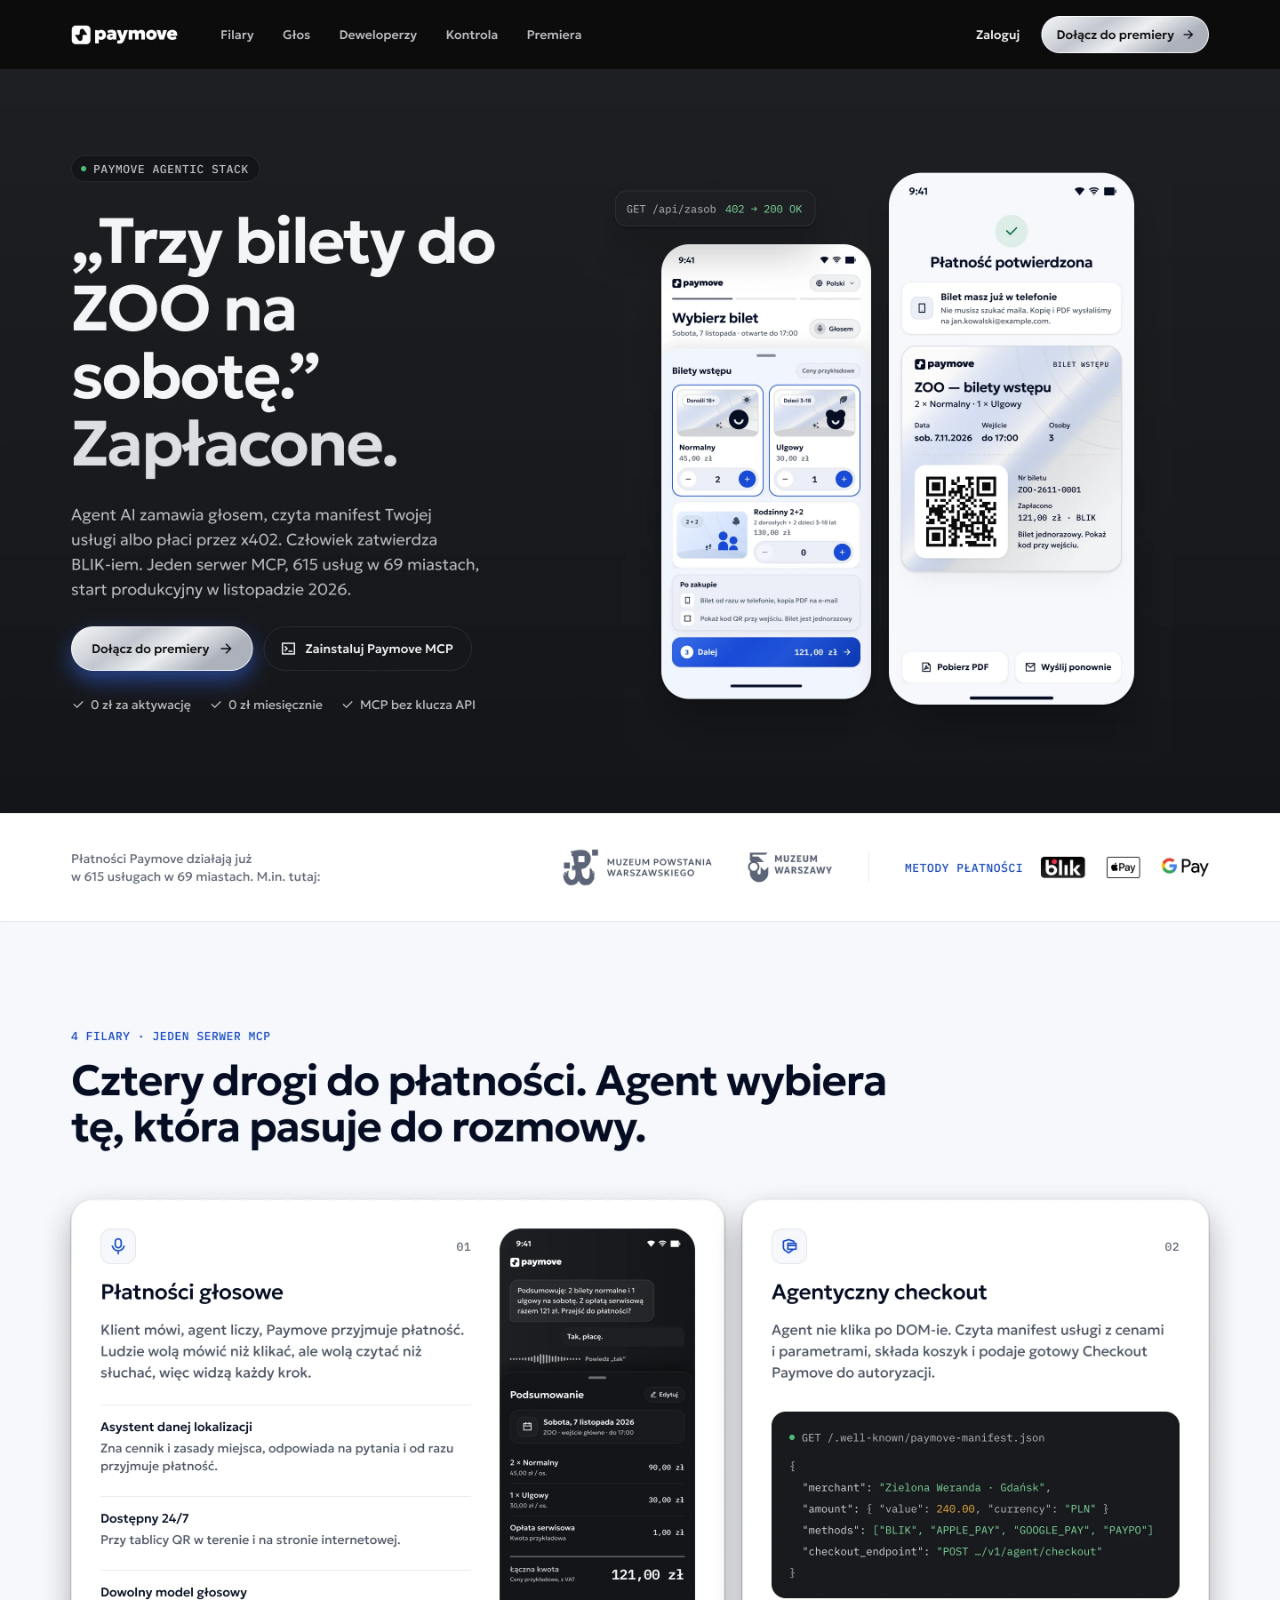
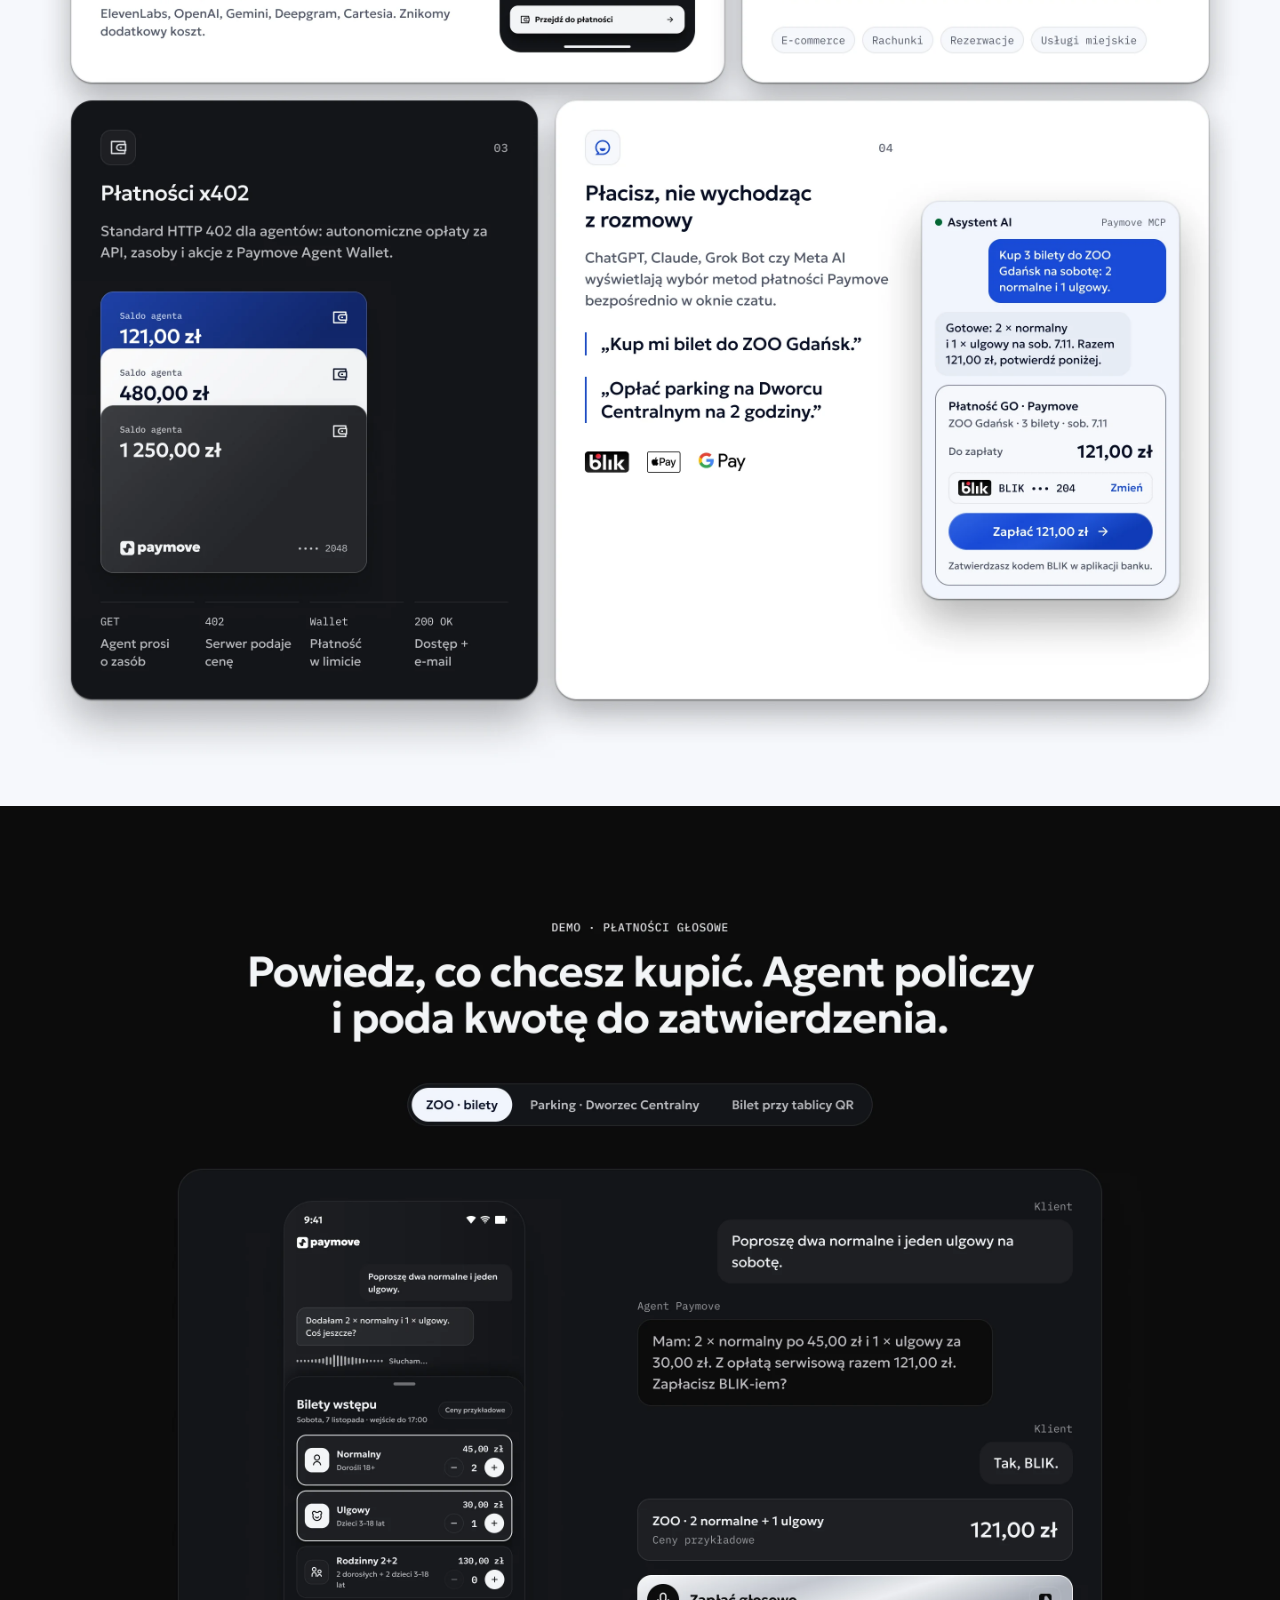
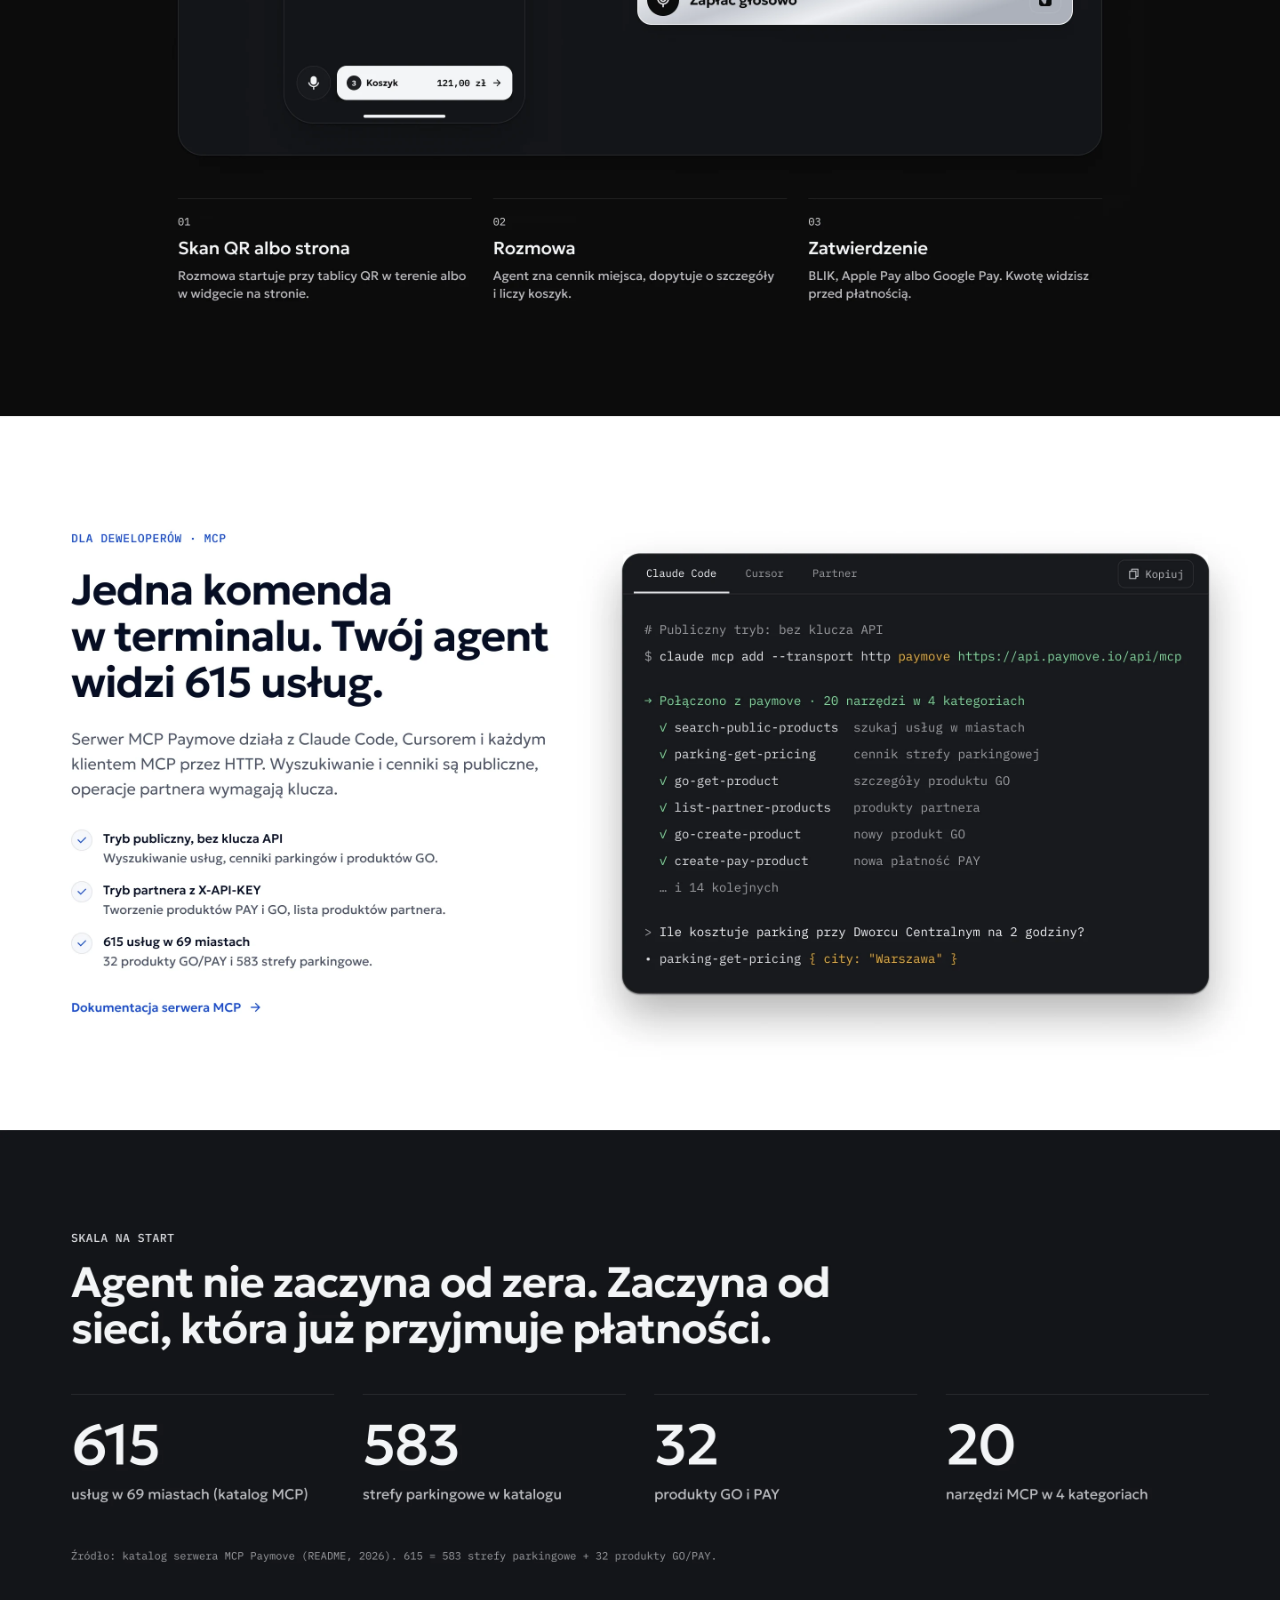
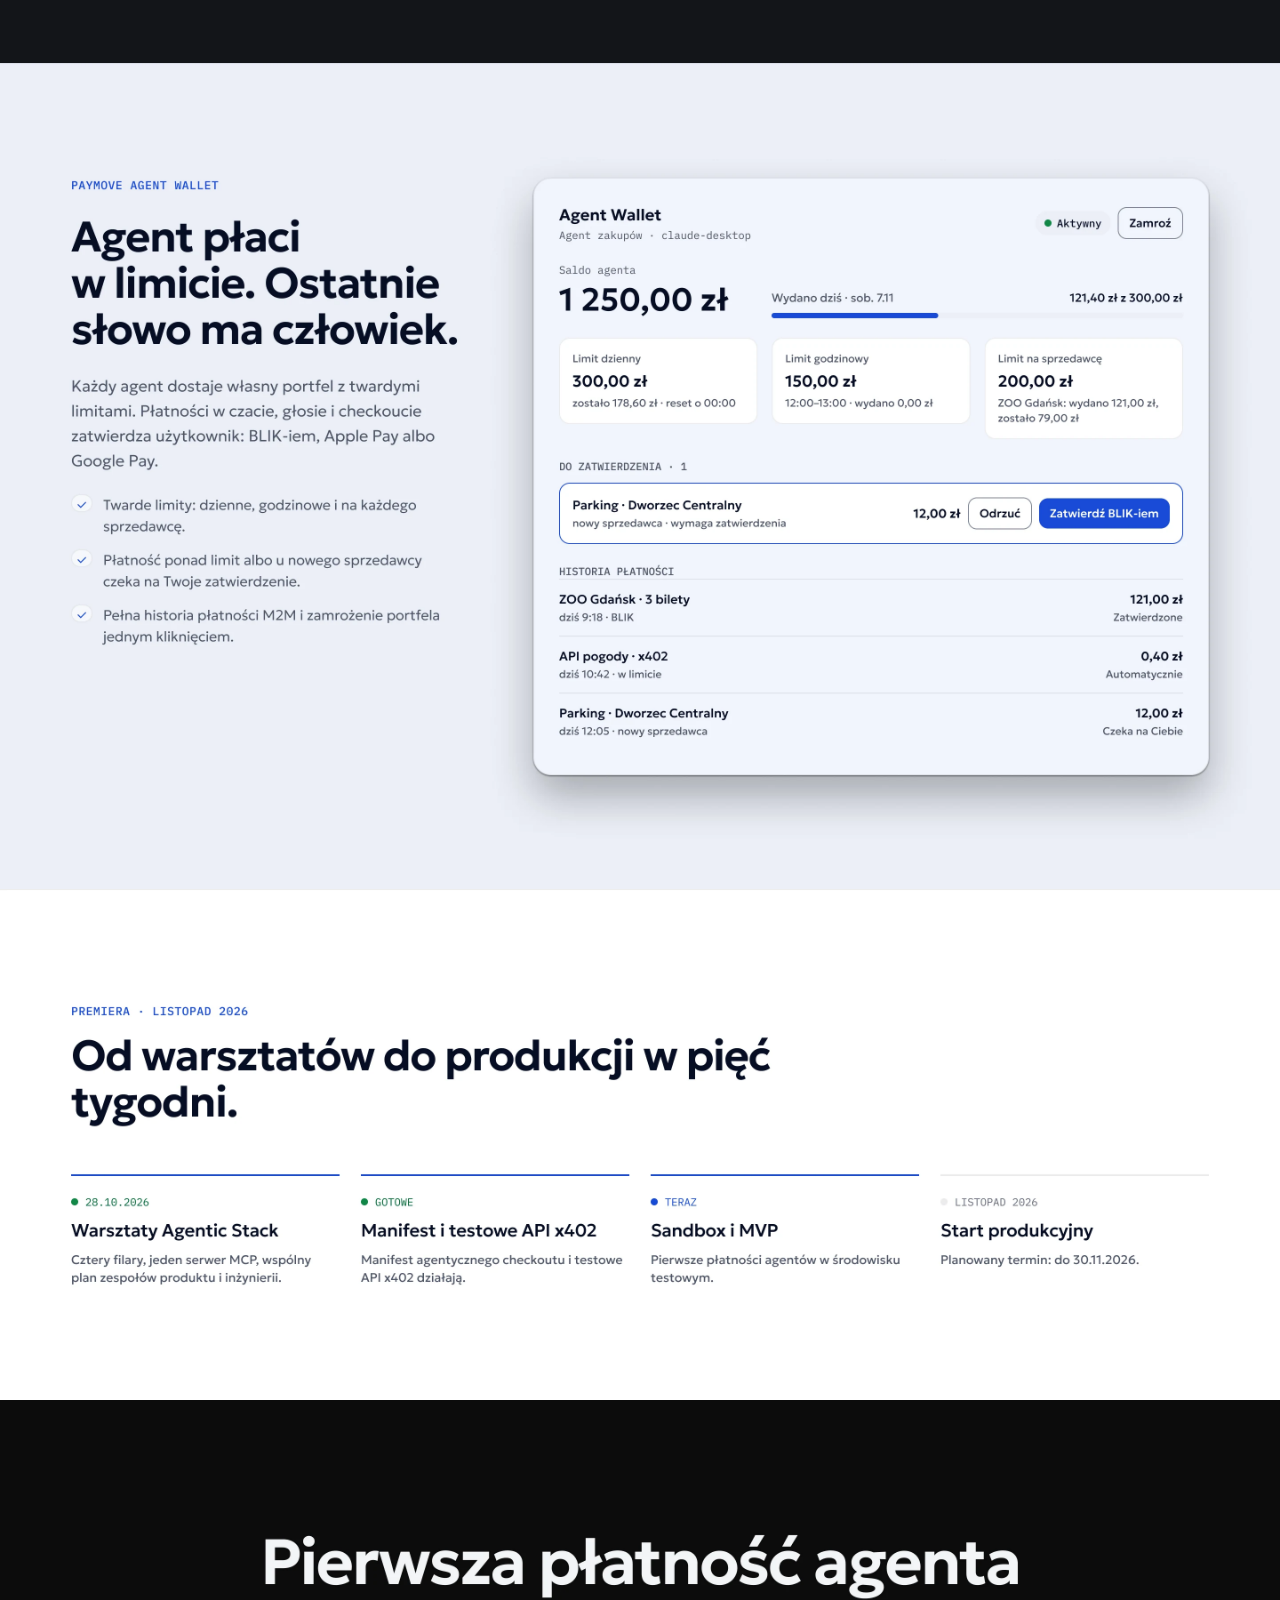
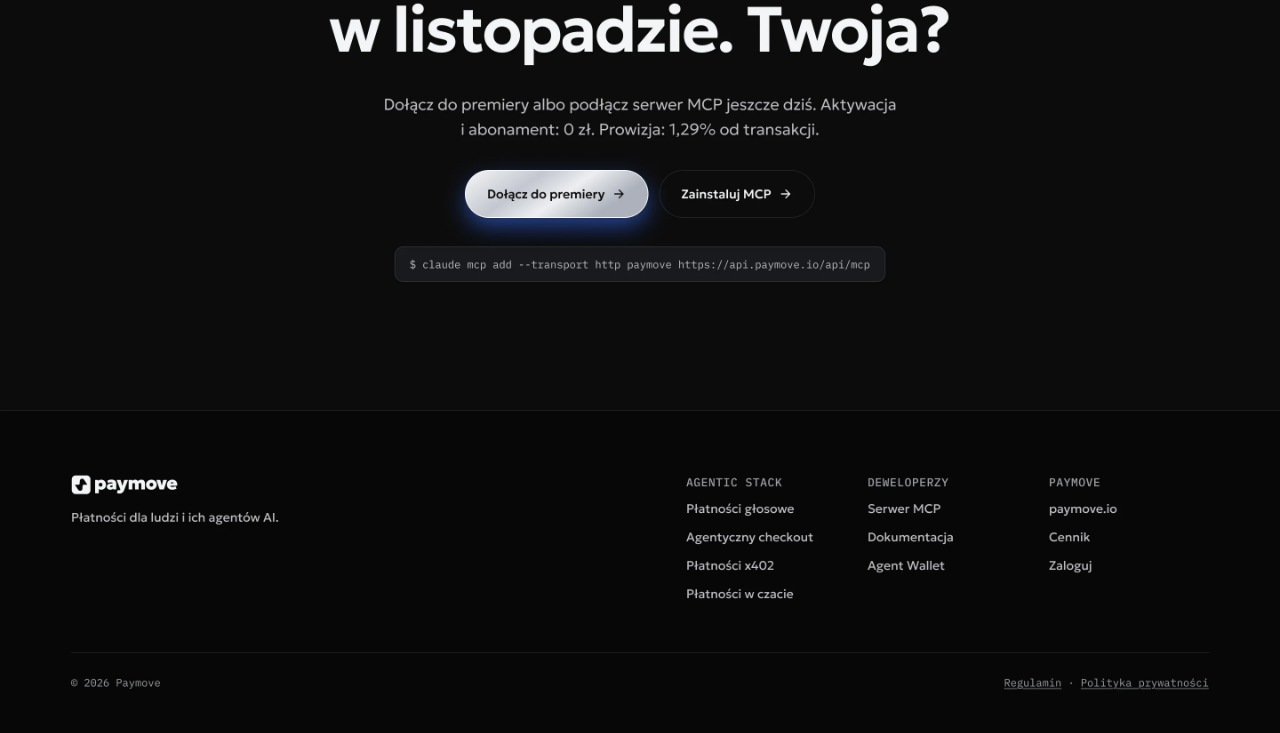
==== index.html @ 83264827 "Agentic Stack preview v2.6" ====
<!doctype html><html lang="pl"><head><meta charset="utf-8"><meta name="viewport" content="width=device-width,initial-scale=1,viewport-fit=cover">
<meta name="robots" content="noindex,nofollow"><title>Paymove Agentic Stack · podgląd</title>
<meta property="og:title" content="Paymove Agentic Stack"><meta property="og:image" content="img/og.png">
<style>html,body{margin:0;background:#070E24}main{max-width:1440px;margin:0 auto}picture,img{display:block;width:100%;height:auto}</style></head><body><main>
<picture><source media="(max-width:767px)" srcset="img/mobile-01-nav.webp"><img src="img/desktop-01-nav.webp" alt="01-nav"></picture>
<picture><source media="(max-width:767px)" srcset="img/mobile-02-hero.webp"><img src="img/desktop-02-hero.webp" alt="02-hero" loading="lazy"></picture>
<picture><source media="(max-width:767px)" srcset="img/mobile-03-klienci.webp"><img src="img/desktop-03-klienci.webp" alt="03-klienci" loading="lazy"></picture>
<picture><source media="(max-width:767px)" srcset="img/mobile-04-filary.webp"><img src="img/desktop-04-filary.webp" alt="04-filary" loading="lazy"></picture>
<picture><source media="(max-width:767px)" srcset="img/mobile-05-glos.webp"><img src="img/desktop-05-glos.webp" alt="05-glos" loading="lazy"></picture>
<picture><source media="(max-width:767px)" srcset="img/mobile-06-deweloperzy.webp"><img src="img/desktop-06-deweloperzy.webp" alt="06-deweloperzy" loading="lazy"></picture>
<picture><source media="(max-width:767px)" srcset="img/mobile-07-liczby.webp"><img src="img/desktop-07-liczby.webp" alt="07-liczby" loading="lazy"></picture>
<picture><source media="(max-width:767px)" srcset="img/mobile-08-kontrola.webp"><img src="img/desktop-08-kontrola.webp" alt="08-kontrola" loading="lazy"></picture>
<picture><source media="(max-width:767px)" srcset="img/mobile-09-premiera.webp"><img src="img/desktop-09-premiera.webp" alt="09-premiera" loading="lazy"></picture>
<picture><source media="(max-width:767px)" srcset="img/mobile-10-start.webp"><img src="img/desktop-10-start.webp" alt="10-start" loading="lazy"></picture>
<picture><source media="(max-width:767px)" srcset="img/mobile-11-stopka.webp"><img src="img/desktop-11-stopka.webp" alt="11-stopka" loading="lazy"></picture>
</main></body></html>
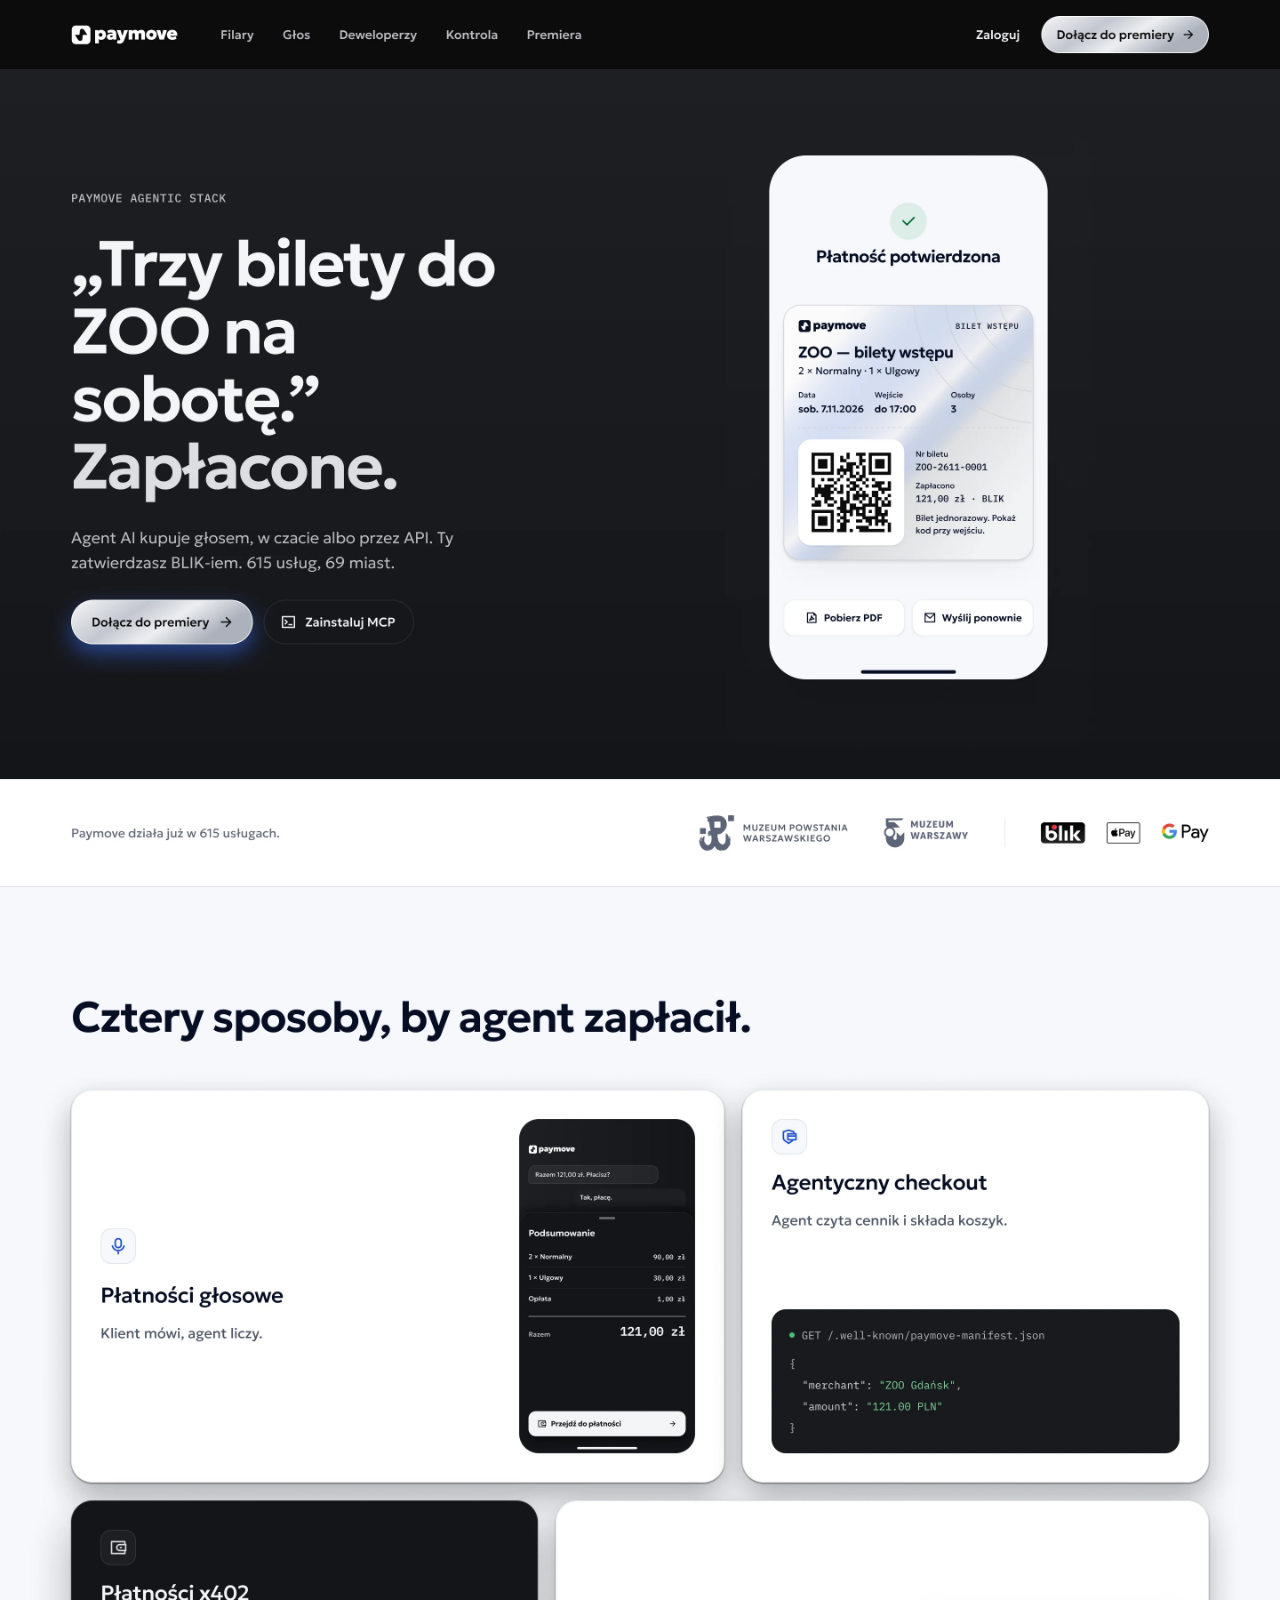
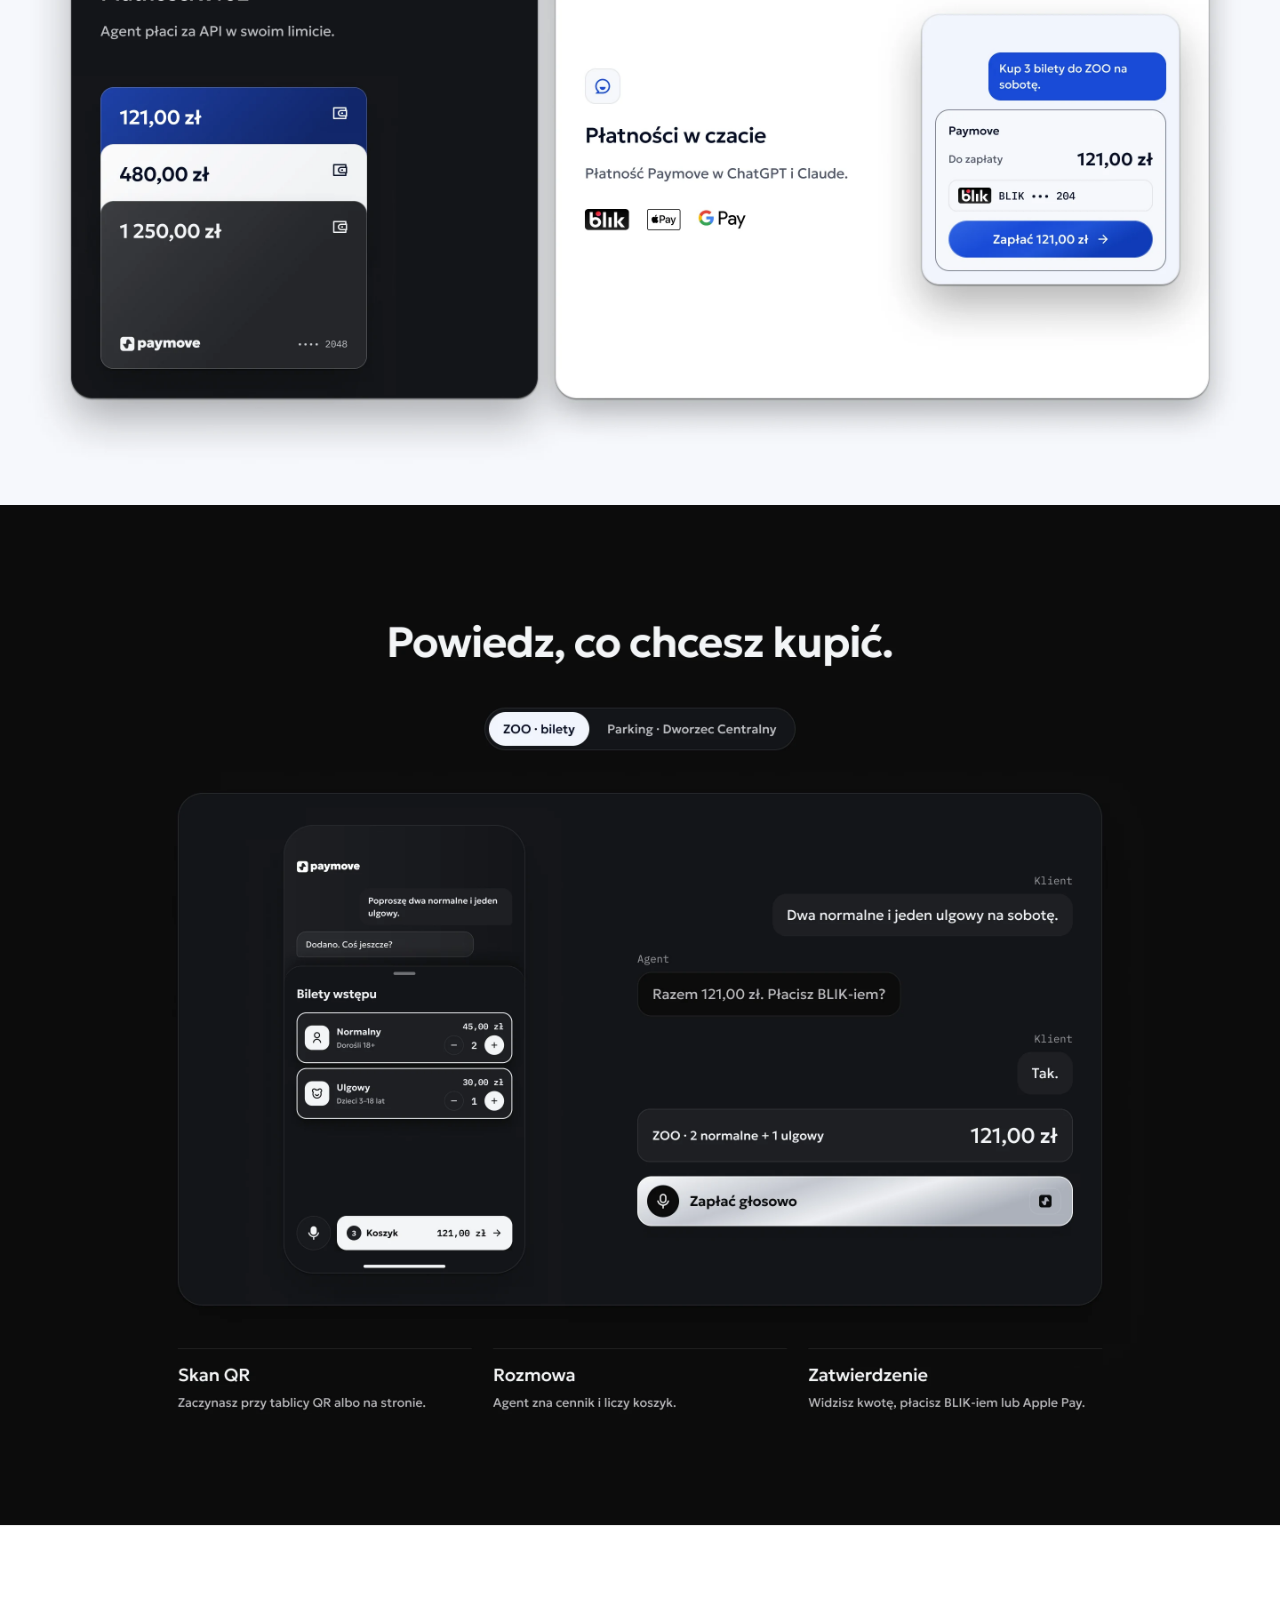
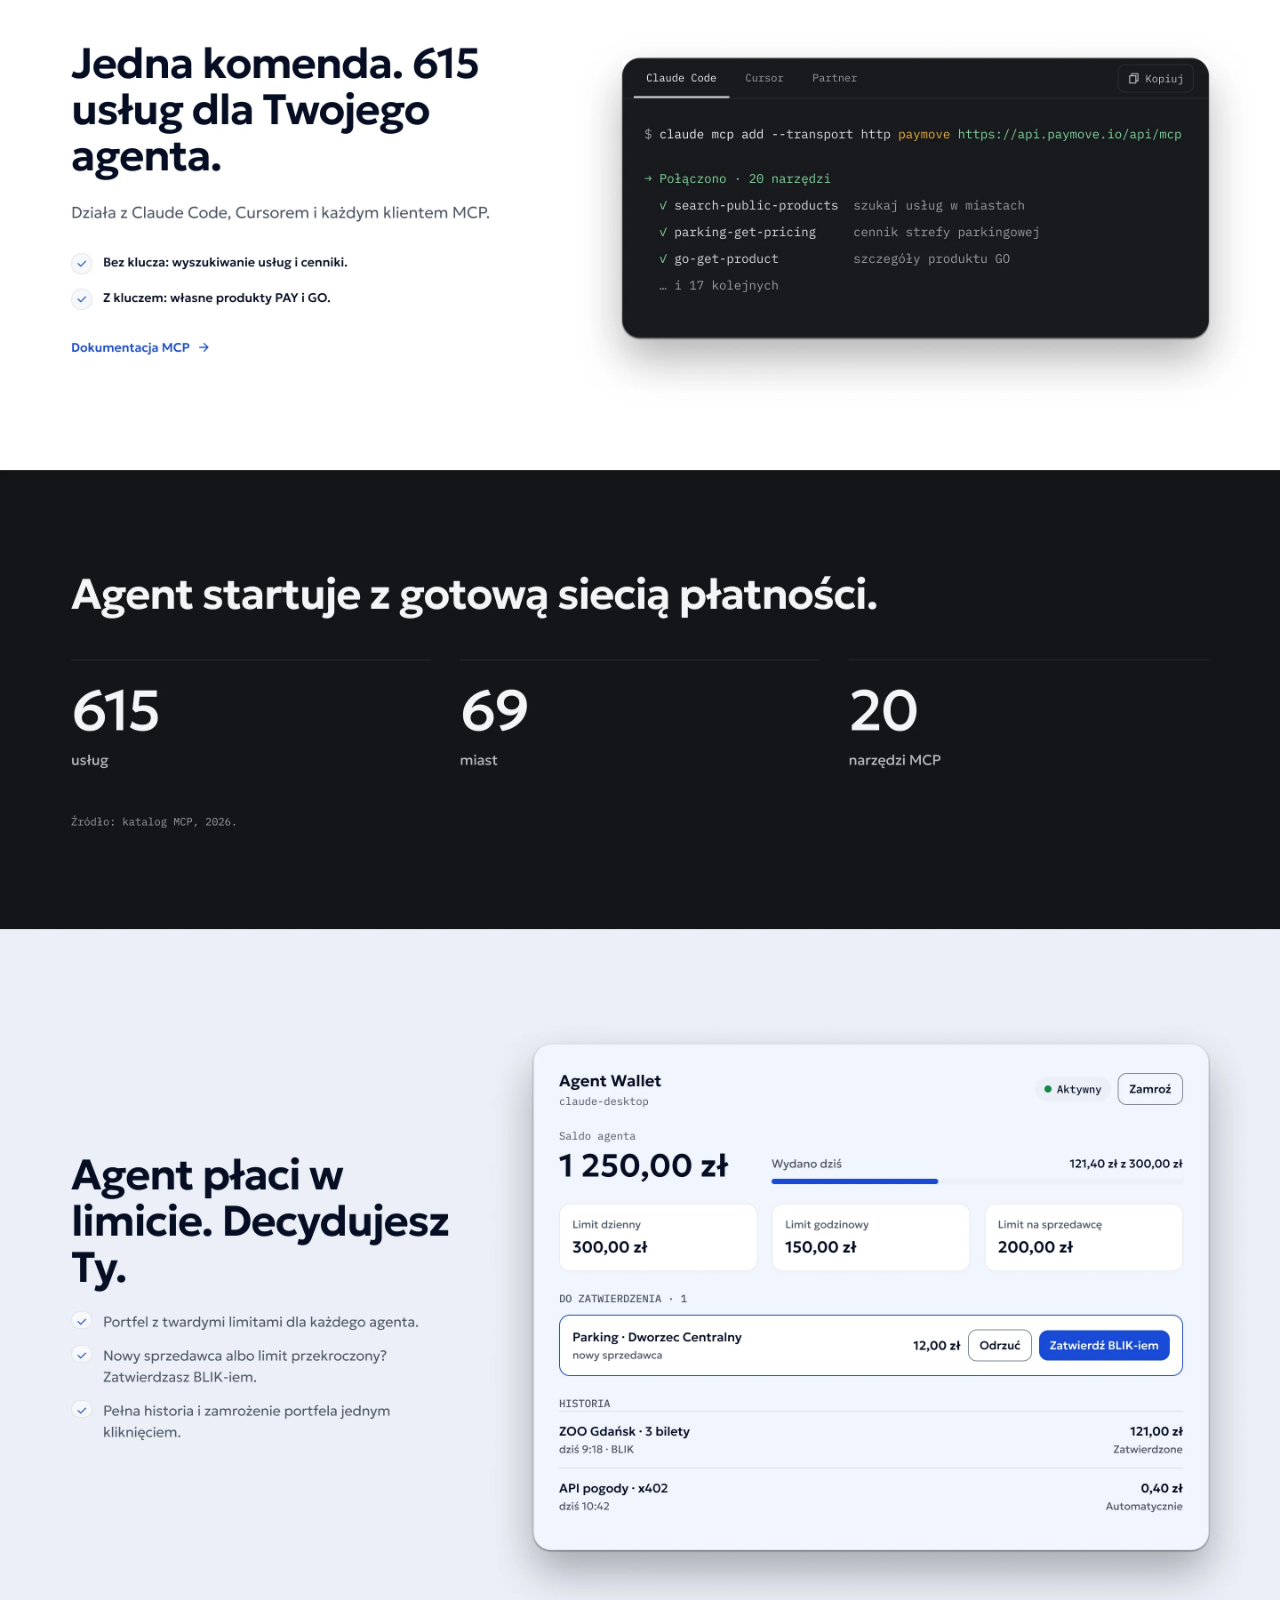
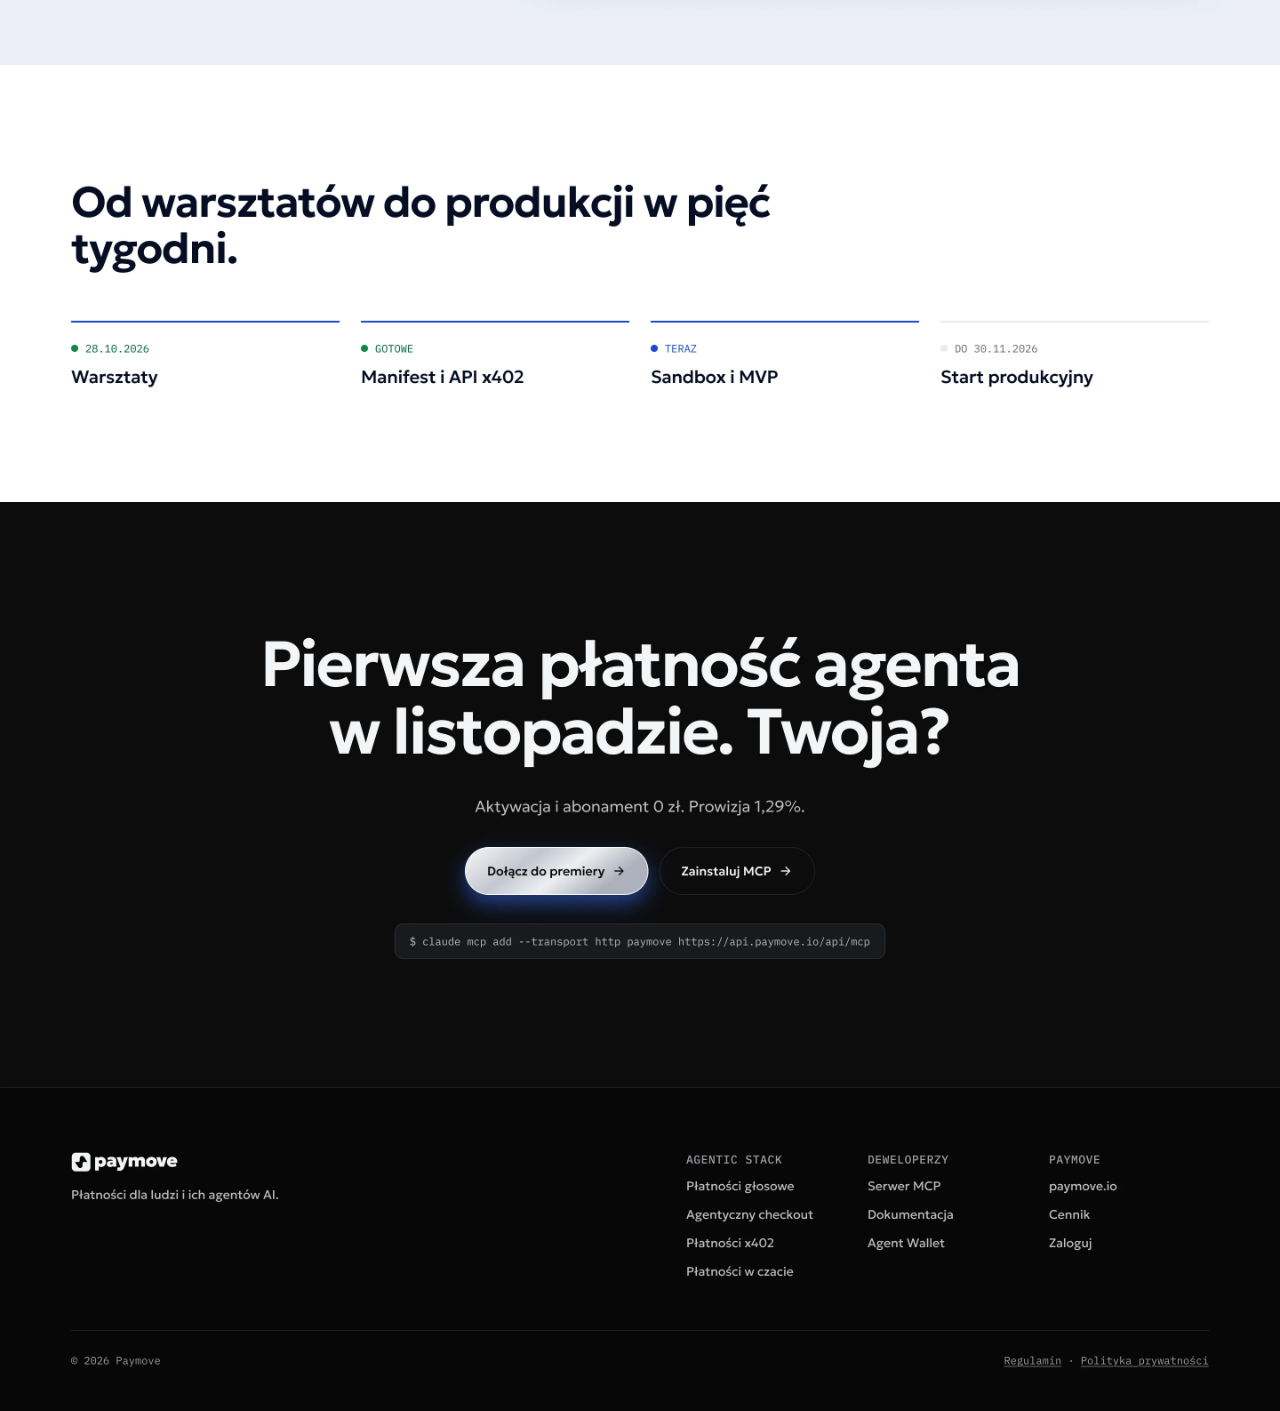
==== commit 24a60428: "Agentic Stack preview v2.7 (gust-tomka: 192/148 słów)" ====
--- a/index.html
+++ b/index.html
@@ -1,5 +1,5 @@
 <!doctype html><html lang="pl"><head><meta charset="utf-8"><meta name="viewport" content="width=device-width,initial-scale=1,viewport-fit=cover">
-<meta name="robots" content="noindex,nofollow"><title>Paymove Agentic Stack · podgląd</title>
+<meta name="robots" content="noindex,nofollow"><title>Paymove Agentic Stack · podgląd</title><meta name="version" content="v2.7"><!-- preview v2.7, 1.11.2026 -->
 <meta property="og:title" content="Paymove Agentic Stack"><meta property="og:image" content="img/og.png">
 <style>html,body{margin:0;background:#070E24}main{max-width:1440px;margin:0 auto}picture,img{display:block;width:100%;height:auto}</style></head><body><main>
 <picture><source media="(max-width:767px)" srcset="img/mobile-01-nav.webp"><img src="img/desktop-01-nav.webp" alt="01-nav"></picture>
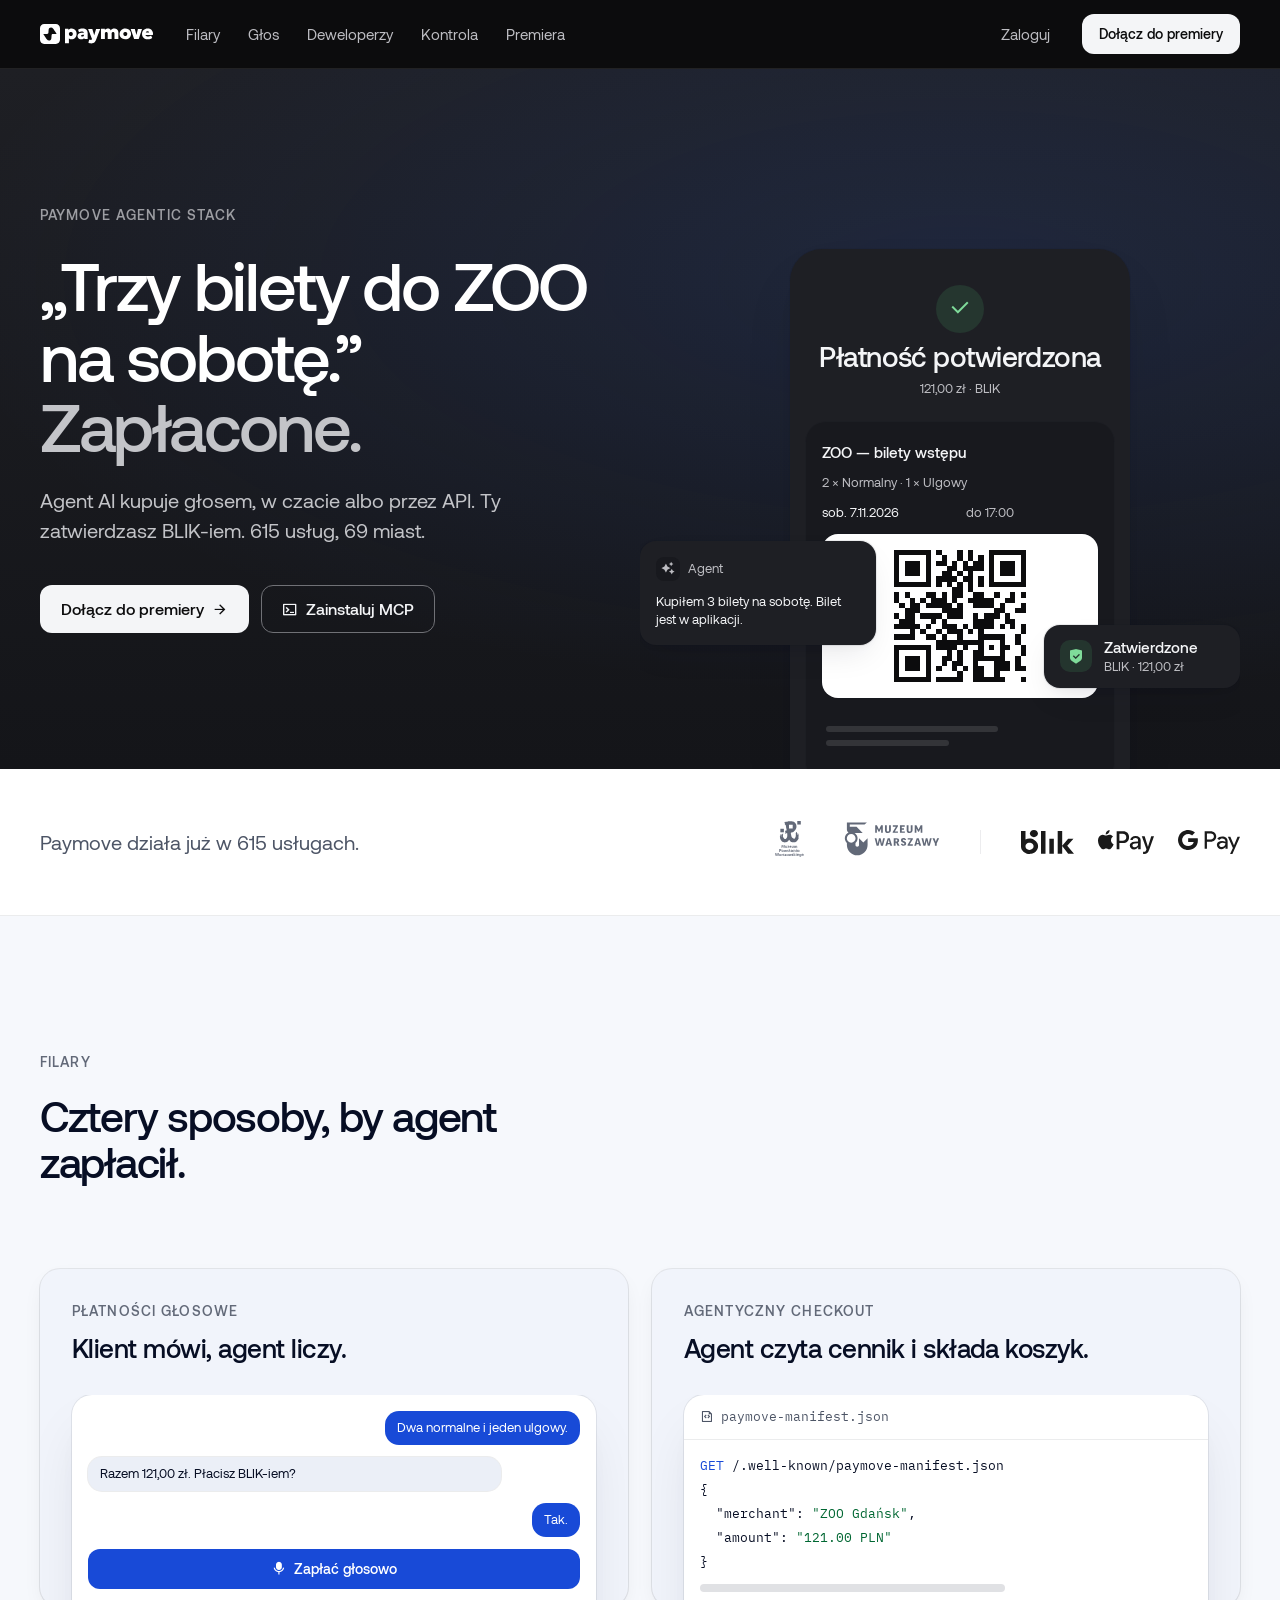
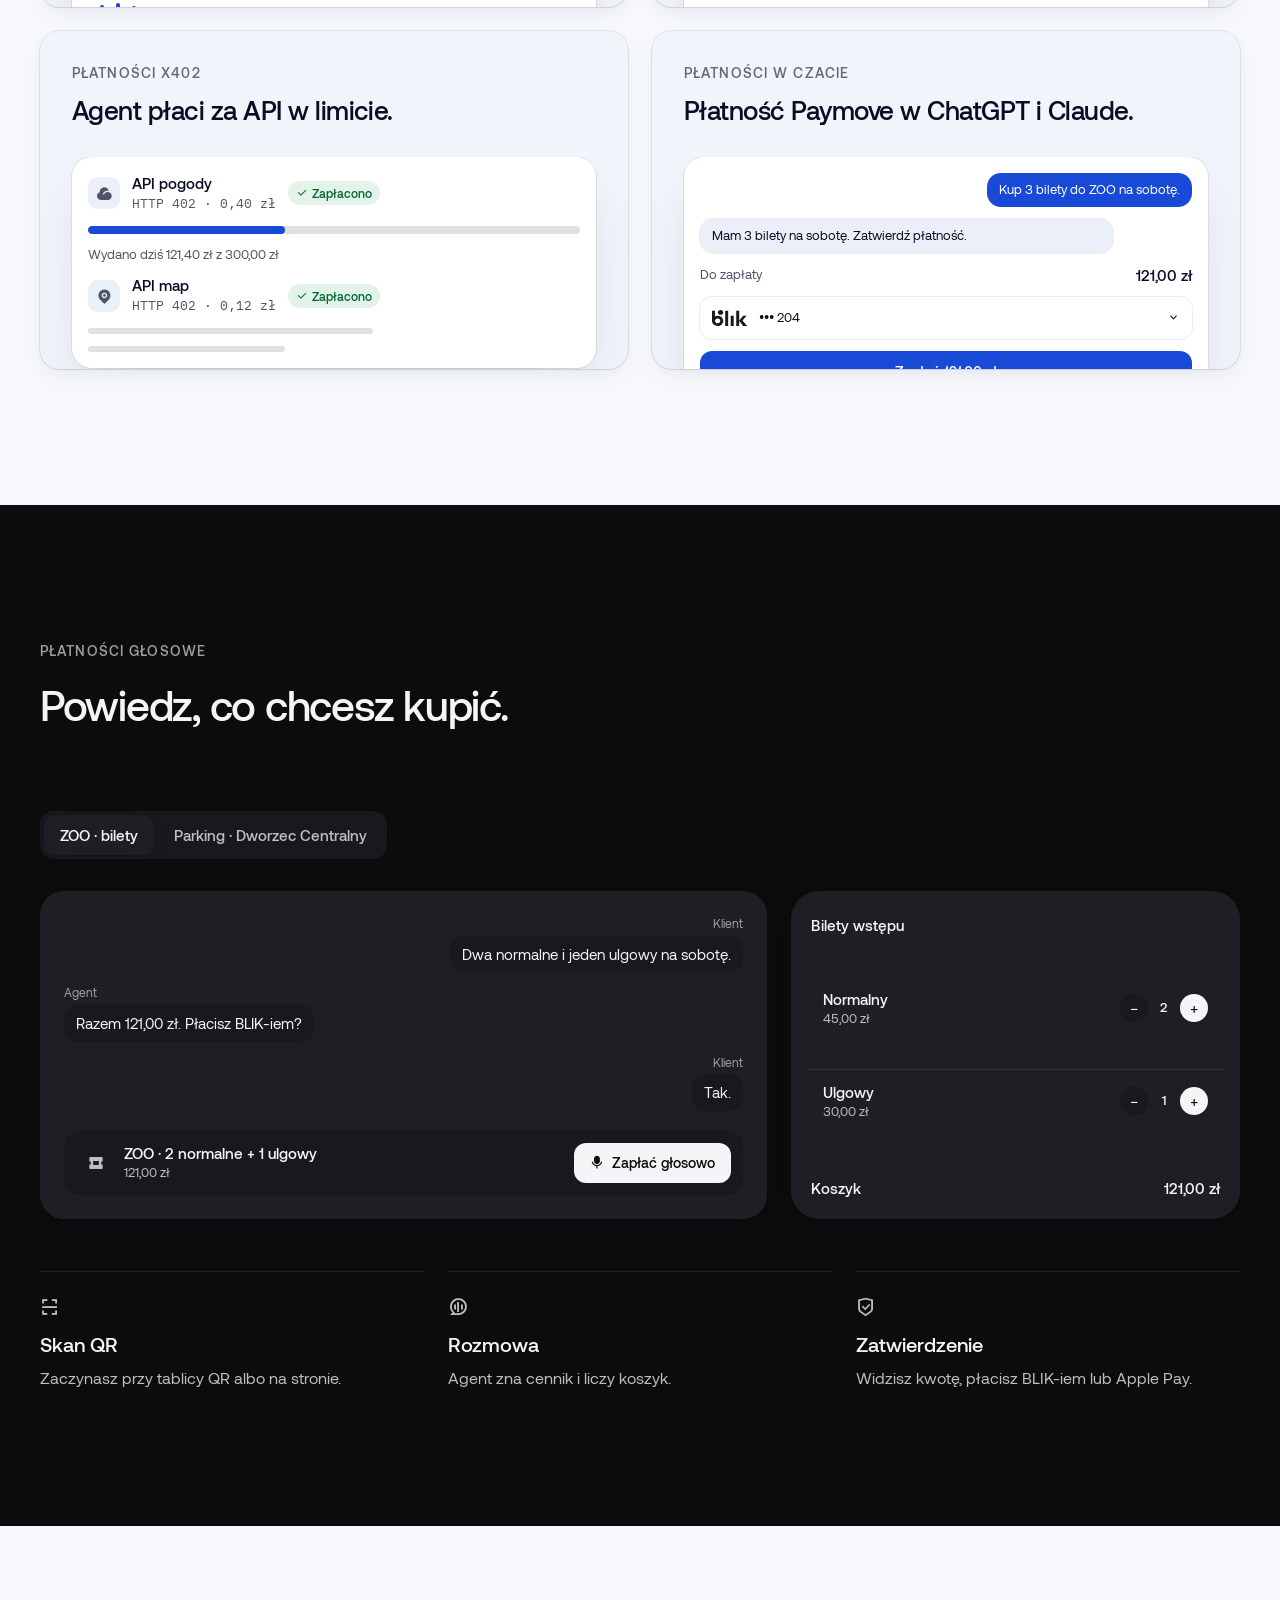
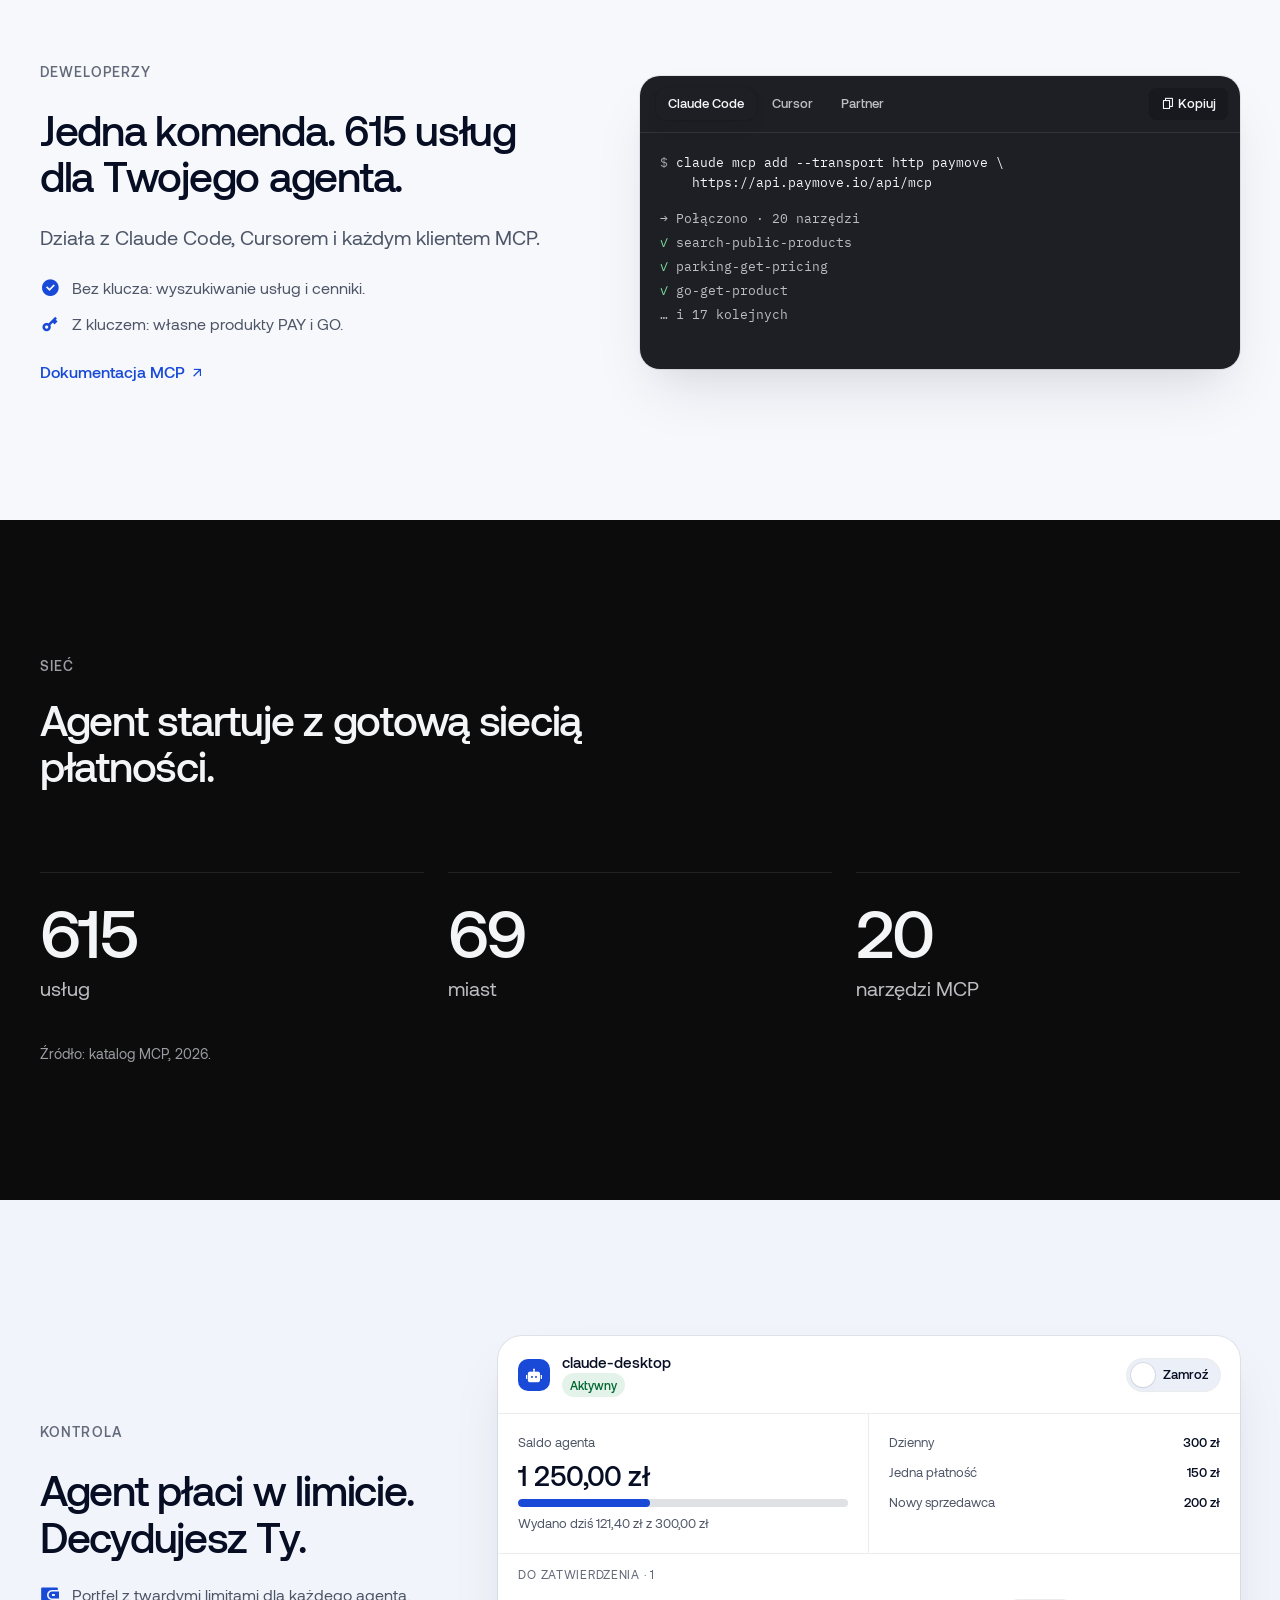
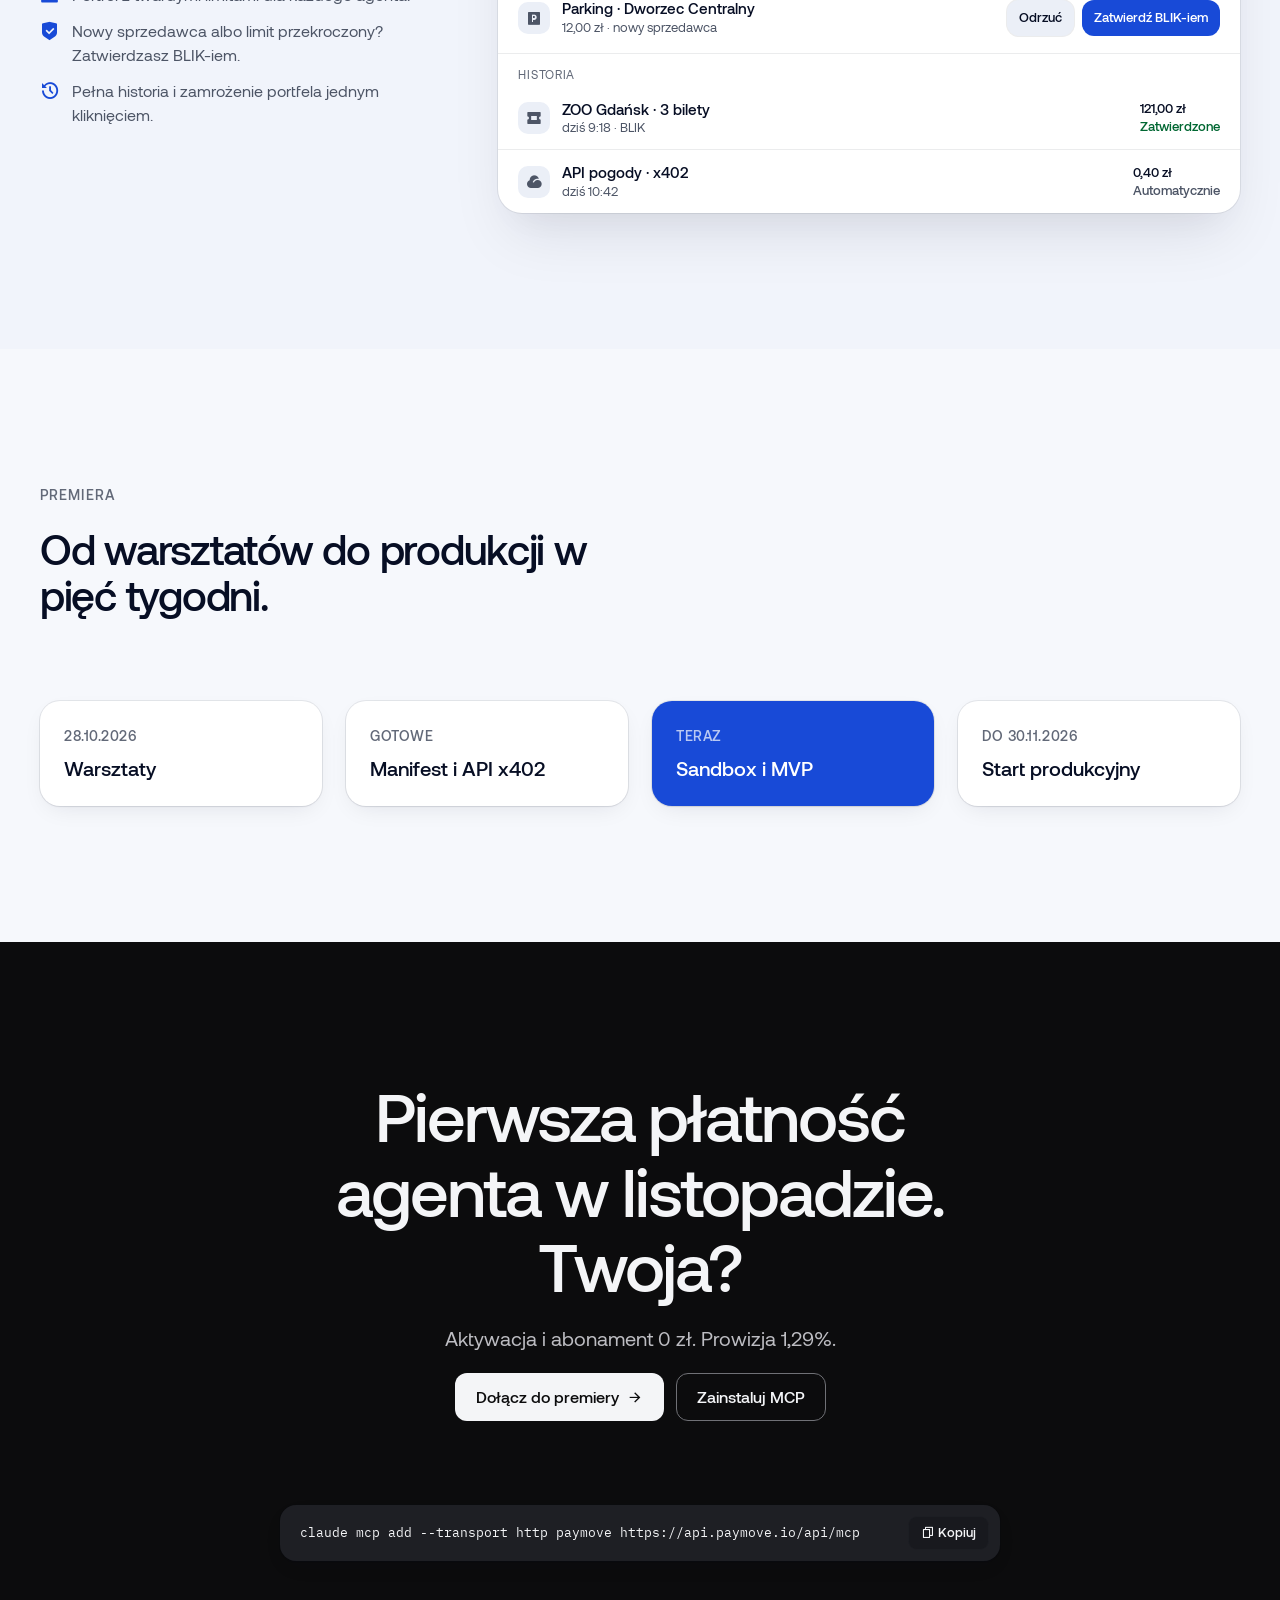
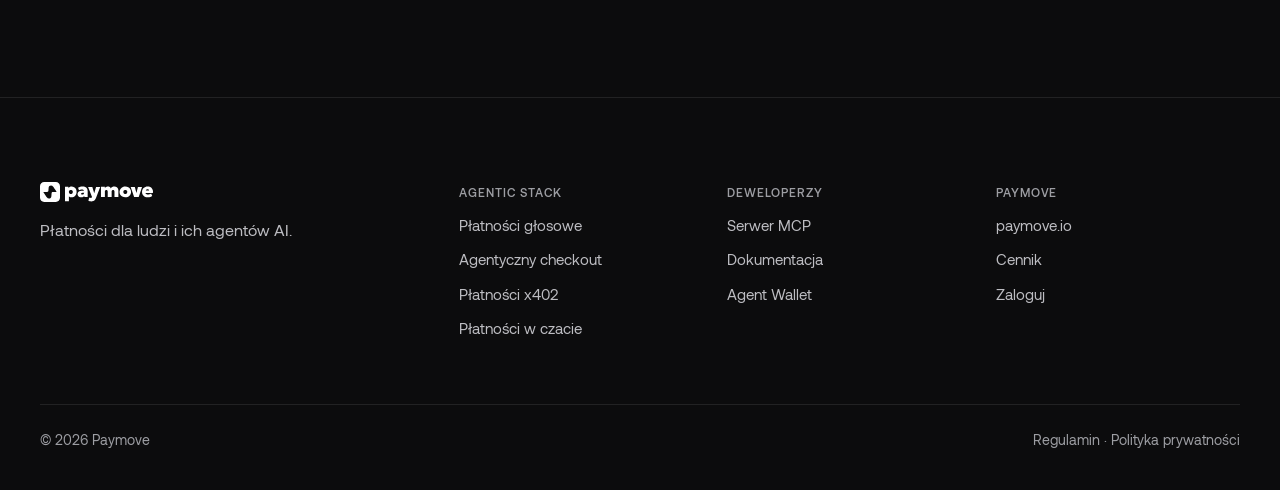
==== commit 4bb1d99b: "Agentic Stack preview v3: HTML/CSS/JS, działające slajdery i taby, proporcje φ, layout_guard 0 narus" ====
--- a/index.html
+++ b/index.html
@@ -1,16 +1,324 @@
-<!doctype html><html lang="pl"><head><meta charset="utf-8"><meta name="viewport" content="width=device-width,initial-scale=1,viewport-fit=cover">
-<meta name="robots" content="noindex,nofollow"><title>Paymove Agentic Stack · podgląd</title><meta name="version" content="v2.7"><!-- preview v2.7, 1.11.2026 -->
-<meta property="og:title" content="Paymove Agentic Stack"><meta property="og:image" content="img/og.png">
-<style>html,body{margin:0;background:#070E24}main{max-width:1440px;margin:0 auto}picture,img{display:block;width:100%;height:auto}</style></head><body><main>
-<picture><source media="(max-width:767px)" srcset="img/mobile-01-nav.webp"><img src="img/desktop-01-nav.webp" alt="01-nav"></picture>
-<picture><source media="(max-width:767px)" srcset="img/mobile-02-hero.webp"><img src="img/desktop-02-hero.webp" alt="02-hero" loading="lazy"></picture>
-<picture><source media="(max-width:767px)" srcset="img/mobile-03-klienci.webp"><img src="img/desktop-03-klienci.webp" alt="03-klienci" loading="lazy"></picture>
-<picture><source media="(max-width:767px)" srcset="img/mobile-04-filary.webp"><img src="img/desktop-04-filary.webp" alt="04-filary" loading="lazy"></picture>
-<picture><source media="(max-width:767px)" srcset="img/mobile-05-glos.webp"><img src="img/desktop-05-glos.webp" alt="05-glos" loading="lazy"></picture>
-<picture><source media="(max-width:767px)" srcset="img/mobile-06-deweloperzy.webp"><img src="img/desktop-06-deweloperzy.webp" alt="06-deweloperzy" loading="lazy"></picture>
-<picture><source media="(max-width:767px)" srcset="img/mobile-07-liczby.webp"><img src="img/desktop-07-liczby.webp" alt="07-liczby" loading="lazy"></picture>
-<picture><source media="(max-width:767px)" srcset="img/mobile-08-kontrola.webp"><img src="img/desktop-08-kontrola.webp" alt="08-kontrola" loading="lazy"></picture>
-<picture><source media="(max-width:767px)" srcset="img/mobile-09-premiera.webp"><img src="img/desktop-09-premiera.webp" alt="09-premiera" loading="lazy"></picture>
-<picture><source media="(max-width:767px)" srcset="img/mobile-10-start.webp"><img src="img/desktop-10-start.webp" alt="10-start" loading="lazy"></picture>
-<picture><source media="(max-width:767px)" srcset="img/mobile-11-stopka.webp"><img src="img/desktop-11-stopka.webp" alt="11-stopka" loading="lazy"></picture>
-</main></body></html>
+<!doctype html>
+<html lang="pl">
+<head>
+<meta charset="utf-8">
+<meta name="viewport" content="width=device-width,initial-scale=1">
+<meta name="robots" content="noindex,nofollow">
+<meta name="paymove-www-version" content="v3">
+<title>Paymove Agentic Stack · płatności dla agentów AI (podgląd v3)</title>
+<meta name="description" content="Agent AI kupuje głosem, w czacie albo przez API. Ty zatwierdzasz BLIK-iem.">
+<link rel="preload" href="assets/fonts/Aeonik-Medium.woff2" as="font" type="font/woff2" crossorigin>
+<link rel="stylesheet" href="assets/tokens.css">
+<link rel="stylesheet" href="assets/icons/remixicon.css">
+<link rel="stylesheet" href="assets/styles.css">
+<link rel="icon" href="assets/img/sygnet.svg">
+</head>
+<body data-version="v3">
+<a class="skip" href="#main">Przejdź do treści</a>
+<header class="nav theme-dark" id="top">
+  <div class="wrap">
+    <a class="nav-logo" href="#top" aria-label="Paymove, początek strony"><img src="assets/img/logo-white.svg" alt="Paymove" width="114" height="20"></a>
+    <nav class="nav-links" aria-label="Sekcje">
+      <a href="#filary">Filary</a><a href="#glos">Głos</a><a href="#deweloperzy">Deweloperzy</a><a href="#kontrola">Kontrola</a><a href="#premiera">Premiera</a>
+    </nav>
+    <a class="nav-login" href="https://www.paymove.io/">Zaloguj</a>
+    <a class="btn btn-primary btn-sm" href="#start"><span class="d-only">Dołącz do premiery</span><span class="m-only">Dołącz</span></a>
+  </div>
+</header>
+<main id="main">
+<section class="hero theme-dark" id="hero">
+  <div class="wrap hero-grid">
+    <div class="hero-copy">
+      <div class="eyebrow">Paymove Agentic Stack</div>
+      <h1>„Trzy bilety do ZOO na sobotę.” <span>Zapłacone.</span></h1>
+      <p class="lead"><span class="d-only">Agent AI kupuje głosem, w czacie albo przez API. Ty zatwierdzasz BLIK-iem. 615 usług, 69 miast.</span><span class="m-only">Agent kupuje głosem albo w czacie. Ty zatwierdzasz BLIK-iem.</span></p>
+      <div class="ctas">
+        <a class="btn btn-primary" href="#start">Dołącz do premiery <i class="ri-arrow-right-line" aria-hidden="true"></i></a>
+        <a class="btn btn-ghost" href="#deweloperzy"><i class="ri-terminal-box-line" aria-hidden="true"></i> Zainstaluj MCP</a>
+      </div>
+    </div>
+    <div class="hero-stage stage ss-stage" data-crop id="mock-hero">
+      <div class="mock" data-mock aria-hidden="true">
+        <div class="ticket m-surface">
+          <div class="t-head">
+            <div class="t-ok"><i class="ri-check-line"></i></div>
+            <div class="m-big">Płatność potwierdzona</div>
+            <div class="m-sub">121,00 zł · BLIK</div>
+          </div>
+          <div class="t-card">
+            <div class="m-strong">ZOO — bilety wstępu</div>
+            <div class="m-sub">2 × Normalny · 1 × Ulgowy</div>
+            <div class="t-meta"><div>sob. 7.11.2026</div><div class="m-sub">do 17:00</div></div>
+            <div class="t-qr"><img src="assets/img/qr.svg" alt="" width="132" height="132"></div>
+            <div class="t-bars"><span class="bar" style="width:64%"></span><span class="bar" style="width:46%"></span></div>
+          </div>
+        </div>
+        <div class="sat-agent m-sat">
+          <div class="who"><span class="m-ico"><i class="ri-sparkling-2-fill"></i></span>Agent</div>
+          <div>Kupiłem 3 bilety na sobotę. Bilet jest w aplikacji.</div>
+        </div>
+        <div class="sat-blik m-sat">
+          <span class="m-ico"><i class="ri-shield-check-fill"></i></span>
+          <div><div class="m-strong">Zatwierdzone</div><div class="m-sub">BLIK · 121,00 zł</div></div>
+        </div>
+      </div>
+    </div>
+  </div>
+</section>
+
+<section class="clients" id="klienci" aria-label="Klienci i metody płatności">
+  <div class="wrap">
+    <p>Paymove działa już w 615 usługach.</p>
+    <div class="logos">
+      <span role="img" aria-label="MPW"><svg aria-hidden="true" focusable="false" xmlns="http://www.w3.org/2000/svg" viewBox="0 0 179.9 226.21"> <g id="Warstwa_2" data-name="Warstwa 2"> <g id="BIEL"> <path fill="currentColor" d="M87.9,23.9h23.3V47.3H87.9ZM69.1,8.6A7.4,7.4,0,0,1,66,9.8c-1.3,0-1.8-.5-.8-.9l2.9-.8c.6-.1,2.9-.4,3.6.1-.9.2-1.9-.1-2.6.4m79.7,95.3c.3-1.3,1-2.1,1.1-4.1a5.5,5.5,0,0,0-.7-1.4c-.2,2.4-.6,5.6-2.4,7.6a.8.8,0,0,1-.7-.6c-.4-1.1.9-3,1.2-4.2a10,10,0,0,0,.2-2.1c.5-3.3,1.4-6.6,1-9.8a45.6,45.6,0,0,0-1.4-6.7c-.2-.8-.4-1.6-.6-2.3l-.2-.3a1.2,1.2,0,0,0-1.2-1,3.3,3.3,0,0,1-.8,1.9c.3,2.4.8,5.9.3,6.7s-1.8.7-2.6.2a10,10,0,0,1,.3-3.8,8.9,8.9,0,0,0-.1-3.4c-2.8-2.5-2.8-3.4-4.5-7.8-1.2-.6-3.4-2.9-3.3-3.4l-1.3-.5-1.6-.2s.9,4-.1,6.1c-.3,0-.1.5-.2.9s-.6-.2-1,0,1.3,5.4.8,7.6.5,9.4-.9,12.9c.8,1.7-3.5,12.1-4.8,11.5-1.1,2.3-4.9,3.5-7.2,3.4s-5.9-2.9-7-3.7c-6.1-4.1-8.9-11.8-9.9-20.4,0-1-1-3.2-1.3-5.2a36.37,36.37,0,0,1,0-6.6c.1-2-.4-1.6.9-2.5s3.2-.8,4.2-.9a10.36,10.36,0,0,0,4.4-.9,33.2,33.2,0,0,1,4.4-1.8,12.7,12.7,0,0,0,3-1.7h-.2l.9-1.1,1.3-1a15.2,15.2,0,0,1,2.1-2.5l2.2-1.5a42.4,42.4,0,0,0,7.7-10.9c.7-1.3,1.3-1.8,1.7-2.8a40,40,0,0,0,2.4-15.3c0-4.1-.9-5.4-1.8-8.9-.4-1.6-.4-3.2-1.1-4.5s-1.3-.8-1.6-1.4c-1.4-3.8-3.1-4.8-4.6-6.4a32.1,32.1,0,0,0-12-8.2,5.4,5.4,0,0,1-2-.1h-.4a4,4,0,0,1-1.7-.1,28.4,28.4,0,0,0-4.2-1.3,21.4,21.4,0,0,0-6.2.1c-1.3.2-1.9-1-3.4-.5a7.6,7.6,0,0,1-.7.7c-.7.1-1.2-.7-2.3-.5-3.7.9-7.6-.2-11.1.9l-.9.7c-2.5.8-7.9.8-10.4,1.5s-10.7.8-11.6,4c-.4,1.3-.6,2.6.4,2.2s2.4-.9,2.4.2c-1.2,3.6-.2,2,.1,4.4.8-.2,2.8-.4,3.7.3s-.1.4-.3.5a2.3,2.3,0,0,0-1.5.3c-2.8,1.2-3.4,7.2,2.2,8.6.9-.5,2.9.5,2.5,1.5s-.7,2.7-1.1,4.1,1.4.4,1.9,1.9c.9,3,0,7.2.9,9.9s.8,4.1,1.3,6,2.1,7.8,2,9.7a3.3,3.3,0,0,1-1.8,1.2c-.7.2-1.1-.2-2.4.3-3,1-2.8.6-4.8,2.2a2.8,2.8,0,0,0-1.3,1.3,3,3,0,0,1,1.4-.2c1.4-.4.2,1.1-.5,1.6a.6.6,0,0,0-.15.83l.05.07a5.3,5.3,0,0,1,1.3.7c-.8,1.2-2.6,2.9-2.2,4.1s.2,3.2,1.4,3.5a3.11,3.11,0,0,0,2.9-.6,9.2,9.2,0,0,0,2.9-1c.5.4-.4,1.7-1.3,1.8a8.79,8.79,0,0,0-4.2,2.4c-1.6,1.5-.2,2,.3,1.8s.2,1.4-.1,2.1c2.1-.1,2.6-1.2,4.1-1.8A52.68,52.68,0,0,1,74.9,76c1-.5,1.4-.6,1.7,1a14.3,14.3,0,0,0-.1,1.7c.7,6.2,1.4,11,.5,17.6a17.8,17.8,0,0,1-.7,2.4l-.2,1.5c-1.3,4.3-3.7,8.9-7.2,11.7a8.2,8.2,0,0,1-6.5,1.7h-.3c-5.3-1.2-7.8-6.1-10.2-10.9-.6-.5-.8.4-1.6-2a23.4,23.4,0,0,1-.2-10.2,23.4,23.4,0,0,1,.7-6.5c.6-2.1,2.4-5.8-2.9-3.4a7.2,7.2,0,0,0-3.2,3.2,3.5,3.5,0,0,1,.5,1.5c-.1.8-.9,1.4-1.1,2.2-4.3,1,.6-6.5-2.3-5.4a1.8,1.8,0,0,0-1.2,1.3c.6,1.4-.5,2.1-.8,2.7s-1.3,8.4,0,8.8-.8,1.2-1,2.7a5.8,5.8,0,0,1,.2.6,1,1,0,0,1-.5.6c-.7.3-1.2-1-1.3-1.5-.3-3.1,2.1-11.2,1.4-11.7s-1.2-2-2.9-1.8-.1,1-.9,1.2,1,8.6-2,6.5c-.5.6-.1,2.1-1.4,3.5s-.5,5.8.5,9.9c.2,1.5-.2,3.1.1,3.8,1.1,2.4,2.3,6.2,3.1,7.1,3,6.9,8.7,13.4,15.9,16.4,1.2.6,2.5.6,4.4,1.4a9.37,9.37,0,0,0,5.9.6c1.8-.5,1.3-.9,2.6-.6s7.6-1,10.1-2.3l3.1-.9c2.6-1.1,7.2-6,8.3-8s2.7-4.2,3.1-5.2l3.2,4.2c2.4,4,5.5,8.1,9.9,10.2,1,.5,2,.4,3.1.9s5.2,2.1,7.7,1.7c.6-1.3,7.7-.3,9.2-.7l1.8-.4a30.3,30.3,0,0,0,6.1-1.5c7.7-3.1,15.8-16.9,17.9-20.8.9-1.7,1.7-3.9,1.5-3.9a9.22,9.22,0,0,1-.2-3"/> <rect fill="currentColor" x="33.7" y="48.8" width="22.1" height="22.19"/> <rect fill="currentColor" x="140" width="22.1" height="22.2"/> <path fill="currentColor" d="M173.4,206.5a6.8,6.8,0,1,0,6.49,7.09q0-.1,0-.19a6.7,6.7,0,0,0-6.49-6.9Zm0,10.4c-1.9,0-3.1-1.4-3.1-3.5s1.3-3.5,3.1-3.5,3,1.4,3,3.5S175.2,216.9,173.4,216.9Z"/> <path fill="currentColor" d="M161.2,208.8a4.1,4.1,0,0,0-3.7-2.2c-3.3,0-5.7,2.9-5.7,6.8s2.3,6.3,5.4,6.3a3.8,3.8,0,0,0,3.7-2.3V219a4.2,4.2,0,0,1-.5,2.6,2.8,2.8,0,0,1-2.4,1.1,3.9,3.9,0,0,1-3.5-1.6l-2.4,2.2a6.8,6.8,0,0,0,5.8,2.9,6.3,6.3,0,0,0,6.1-3.9,8.9,8.9,0,0,0,.4-3.2v-12h-3.2v1.7Zm-2.9,7.9c-1.9,0-3-1.4-3-3.6s1.2-3.5,3-3.5,3,1.4,3,3.5S160.2,216.7,158.3,216.7Z"/> <path fill="currentColor" d="M143.5,206.4a6.9,6.9,0,0,0,.1,13.7,6.1,6.1,0,0,0,5.9-3.8l-3.2-.8a2.9,2.9,0,0,1-2.7,1.6,3.07,3.07,0,0,1-3.2-3.1h9.2v-.8C149.6,209.2,147.1,206.4,143.5,206.4Zm-3.1,5.3a3,3,0,0,1,5.8,0Z"/> <rect fill="currentColor" x="131.2" y="207" width="3.5" height="12.66"/> <path fill="currentColor" d="M132.9,200.3a2.2,2.2,0,0,0-2.2,2.2h0a2.2,2.2,0,0,0,2.2,2.2h0a2.2,2.2,0,0,0,2.2-2.2h0a2.2,2.2,0,0,0-2.2-2.2Z"/> <rect fill="currentColor" x="117.5" y="199.8" width="3.5" height="19.85"/> <polygon fill="currentColor" points="128.6 207 124.6 207 121.3 213 124.9 219.6 128.9 219.6 124.9 212.8 128.6 207"/> <path fill="currentColor" d="M111.3,209.5a2.3,2.3,0,0,1,1.9,1l1.9-2.5a5.8,5.8,0,0,0-4.1-1.7,4,4,0,0,0-4.29,3.69q0,.11,0,.21a3.8,3.8,0,0,0,2.2,3.5l1.1.6a2.1,2.1,0,0,1,1.5,1.6,1,1,0,0,1-1,1h-.11a3.2,3.2,0,0,1-2.3-1.3l-1.9,2.5a5.4,5.4,0,0,0,4.2,1.9c2.6,0,4.6-1.7,4.6-3.9a4.2,4.2,0,0,0-2.3-3.6l-1.3-.7c-.9-.4-1.2-.8-1.2-1.3a.9.9,0,0,1,1.1-1Z"/> <polygon fill="currentColor" points="100 215.5 97.6 207 95.1 207 92.7 215.6 91.1 207 87.4 207 90.7 219.6 94.3 219.6 96.3 212 98.4 219.6 101.9 219.6 105.3 207 101.7 207 100 215.5"/> <path fill="currentColor" d="M81.8,209a4.1,4.1,0,0,0-3.8-2.4c-3.2,0-5.6,2.8-5.6,6.7s2.4,6.6,5.5,6.6a4.3,4.3,0,0,0,3.1-1.2,5,5,0,0,0,.8-1.2v2.1h3.3V207H81.8v2Zm-2.9,7.9c-1.8,0-3-1.4-3-3.6s1.2-3.6,3-3.6,3,1.5,3,3.6-1.2,3.6-3,3.6Z"/> <path fill="currentColor" d="M55.9,209.5a2.3,2.3,0,0,1,1.9,1l1.9-2.5a5.8,5.8,0,0,0-4.1-1.7A4,4,0,0,0,51.31,210q0,.11,0,.21a3.8,3.8,0,0,0,2.2,3.5l1.1.6a2.1,2.1,0,0,1,1.5,1.6,1,1,0,0,1-1,1H55a3.2,3.2,0,0,1-2.3-1.3l-1.9,2.5A5.4,5.4,0,0,0,55,220c2.6,0,4.6-1.7,4.6-3.9a4.2,4.2,0,0,0-2.3-3.6l-1.3-.7c-.9-.4-1.2-.8-1.2-1.3a.9.9,0,0,1,1.1-1Z"/> <path fill="currentColor" d="M45.4,209v-2.1H42.2v12.7h3.5v-6.9A2.4,2.4,0,0,1,46,211a2.6,2.6,0,0,1,2.1-.8,1.8,1.8,0,0,1,1.1.2v-3.8h-.8C47.1,206.5,46.2,207.3,45.4,209Z"/> <path fill="currentColor" d="M35.5,209a4.1,4.1,0,0,0-3.8-2.4c-3.2,0-5.6,2.8-5.6,6.7s2.4,6.6,5.5,6.6a4.3,4.3,0,0,0,3.1-1.2,5,5,0,0,0,.8-1.2v2.1h3.3V207H35.5v2Zm-2.9,7.9c-1.8,0-3-1.4-3-3.6s1.2-3.6,3-3.6,3,1.5,3,3.6-1.1,3.6-2.9,3.6Z"/> <polygon fill="currentColor" points="18.6 214.8 14.4 201 11.3 201 7.1 214.9 4.1 201 0 201 5 219.6 8.9 219.6 12.8 207 16.9 219.6 20.7 219.6 25.7 201 21.7 201 18.6 214.8"/> <polygon fill="currentColor" points="62 207 62 209.7 66.1 209.7 61.4 219.6 71.2 219.6 71.2 216.7 66.5 216.7 71.2 207 62 207"/> <path fill="currentColor" d="M124.1,161.2c0-1.5.8-2.4,2.1-2.4s1.9.8,1.9,2.7v7.4h3.6v-7.3c0-1.9.6-2.7,2-2.7a1.7,1.7,0,0,1,1.8,1,7.5,7.5,0,0,1,.2,1.9v7.1h3.6v-7.7a6.5,6.5,0,0,0-.9-3.7,4.7,4.7,0,0,0-3.6-1.6,5,5,0,0,0-3.9,1.8,3.4,3.4,0,0,0-3.3-1.8,3.8,3.8,0,0,0-3.8,2.5v-2.2h-3.4v12.7H124v-7.6Z"/> <path fill="currentColor" d="M109.7,169.2a3.9,3.9,0,0,0,3.9-2.6v2.1H117V156.1h-3.6v7.5c0,1.7-.8,2.6-2.3,2.6a1.8,1.8,0,0,1-1.9-1.4,7.8,7.8,0,0,1-.1-1.6V156h-3.6v8.6C105.5,167.6,107,169.2,109.7,169.2Z"/> <path fill="currentColor" d="M96.9,169.3a6.2,6.2,0,0,0,6-3.8l-3.3-.8a3,3,0,0,1-2.7,1.6,3.2,3.2,0,0,1-3.3-3.1H103v-.8c0-4-2.6-6.8-6.2-6.8a6.9,6.9,0,0,0,.1,13.7Zm-.2-11a2.8,2.8,0,0,1,2.9,2.5h-6a2.8,2.8,0,0,1,3.07-2.5Z"/> <polygon fill="currentColor" points="88.5 168.7 88.5 165.9 83.8 165.9 88.5 156.1 79.2 156.1 79.2 158.8 83.4 158.8 78.6 168.7 88.5 168.7"/> <path fill="currentColor" d="M68.8,169.2a3.9,3.9,0,0,0,3.9-2.6v2.1h3.4V156.1H72.5v7.5c0,1.7-.8,2.6-2.3,2.6a1.8,1.8,0,0,1-1.9-1.4,7.8,7.8,0,0,1-.1-1.6V156H64.6v8.6C64.7,167.6,66.1,169.2,68.8,169.2Z"/> <polygon fill="currentColor" points="45.4 155.2 50 168.6 52.4 168.6 56.8 155.5 58 168.7 61.7 168.7 59.9 150.1 55.7 150.1 51.2 162.7 46.7 150.1 42.5 150.1 40.6 168.7 44.4 168.7 45.4 155.2"/> <path fill="currentColor" d="M33.5,175.5H27v18.6h4.1v-7.2h1.7c4.7,0,7.3-2.1,7.3-5.9a5.5,5.5,0,0,0-1.6-4.1C37.3,175.9,35.9,175.5,33.5,175.5Zm-1.4,8.2h-1v-4.9h1.6c2.3,0,3.4.8,3.4,2.4S34.9,183.7,32.1,183.7Z"/> <path fill="currentColor" d="M145.3,194.5a4.7,4.7,0,0,0,3.3-1.2,5,5,0,0,0,.8-1.2v2.1h3.5V181.5h-3.5v2.1a4.4,4.4,0,0,0-4-2.4c-3.4,0-6,2.8-6,6.7S142,194.5,145.3,194.5Zm1-10.3c1.9,0,3.2,1.5,3.2,3.6s-1.3,3.6-3.2,3.6-3.2-1.4-3.2-3.6,1.3-3.6,3.2-3.6Z"/> <rect fill="currentColor" x="132.5" y="181.5" width="3.7" height="12.66"/> <path fill="currentColor" d="M134.4,174.8a2.2,2.2,0,1,0,2.3,2.2,2.2,2.2,0,0,0-2.2-2.2Z"/> <path fill="currentColor" d="M120.2,186.8c0-1.8.8-2.7,2.3-2.7s2.3.9,2.3,3v7h3.8v-7.6c0-2.3-.4-3.5-1.4-4.3a4.9,4.9,0,0,0-3.3-1.1,4,4,0,0,0-4,2.5v-2.2h-3.4v12.7h3.7Z"/> <path fill="currentColor" d="M99,187.8c0,3.8,2.5,6.6,5.9,6.6a4.7,4.7,0,0,0,3.3-1.2,5,5,0,0,0,.8-1.2v2.1h3.5V181.5H109v2.1a4.4,4.4,0,0,0-4-2.4C101.6,181.2,99,184,99,187.8Zm6.9-3.6c1.9,0,3.2,1.5,3.2,3.6s-1.3,3.6-3.2,3.6-3.2-1.4-3.2-3.6S104,184.2,105.9,184.2Z"/> <path fill="currentColor" d="M95.1,194.3l1.7-.2v-3.2l-1.2.2c-1.2,0-1.7-.7-1.7-1.9v-4.9h2.5v-2.6H93.9v-3.8H90.2v3.8h-2v2.6h2v5.2C90.2,192.9,92,194.3,95.1,194.3Z"/> <path fill="currentColor" d="M82,184a2.5,2.5,0,0,1,2,1l2.1-2.5a6.4,6.4,0,0,0-4.3-1.7c-2.6,0-4.6,1.7-4.6,3.9a3.8,3.8,0,0,0,2.4,3.5l1.2.6c1,.5,1.5,1,1.5,1.6a1.1,1.1,0,0,1-1.1,1,3.4,3.4,0,0,1-2.4-1.3l-2,2.5a5.9,5.9,0,0,0,4.5,1.9c2.7,0,4.9-1.7,4.9-3.9a4.2,4.2,0,0,0-2.4-3.6l-1.4-.7c-.9-.5-1.2-.8-1.2-1.3a.9.9,0,0,1,.79-1Z"/> <polygon fill="currentColor" points="71.5 181.5 69.7 190 67 181.5 64.4 181.5 61.9 190.1 60.1 181.5 56.3 181.5 59.8 194.1 63.5 194.1 65.6 186.5 68 194.1 71.6 194.1 75.2 181.5 71.5 181.5"/> <path fill="currentColor" d="M47.9,194.7a6.8,6.8,0,1,0-.3,0Zm0-10.4A3.5,3.5,0,1,1,44.61,188q0-.1,0-.19a3.2,3.2,0,0,1,2.88-3.49Z"/> </g> </g> </svg></span>
+      <span role="img" aria-label="Muzeum Warszawy"><svg aria-hidden="true" focusable="false" version="1.1" id="Layer_1" xmlns="http://www.w3.org/2000/svg" xmlns:xlink="http://www.w3.org/1999/xlink" x="0px" y="0px" viewBox="0 0 117.667 44" enable-background="new 0 0 117.667 44" xml:space="preserve"> <polygon fill="currentColor" points="65.933,12.742 62.113,12.742 65.962,6.492 65.962,5.281 59.697,5.281 59.697,7.029 63.441,7.029 59.531,13.291 59.531,14.504 65.933,14.504 "/> <polygon fill="currentColor" points="88.475,9.216 88.503,9.216 90.604,13.121 91.583,13.121 93.699,9.216 93.73,9.216 93.73,14.504 95.75,14.504 95.75,5.281 93.654,5.281 91.117,10.471 91.085,10.471 88.55,5.281 86.453,5.281 86.453,14.504 88.475,14.504 "/> <polygon fill="currentColor" points="40.153,9.216 40.184,9.216 42.283,13.121 43.264,13.121 45.379,9.216 45.409,9.216 45.409,14.504 47.43,14.504 47.43,5.281 45.334,5.281 42.796,10.471 42.766,10.471 40.228,5.281 38.132,5.281 38.132,14.504 40.153,14.504 "/> <path fill="currentColor" d="M53.701,14.631c2.265,0,3.577-1.241,3.577-3.258V5.281h-2.217v6.19c0,0.931-0.484,1.341-1.36,1.341 c-0.831,0-1.376-0.395-1.376-1.341v-6.19h-2.231v6.19C50.093,13.434,51.404,14.631,53.701,14.631"/> <path fill="currentColor" d="M83.796,11.373V5.281h-2.215v6.19c0,0.931-0.483,1.341-1.36,1.341c-0.832,0-1.375-0.395-1.375-1.341v-6.19 h-2.232v6.19c0,1.962,1.313,3.159,3.607,3.159C82.486,14.631,83.796,13.39,83.796,11.373"/> <polygon fill="currentColor" points="74.375,12.756 70.613,12.756 70.613,10.555 73.316,10.555 73.316,9.005 70.613,9.005 70.613,7.043 74.253,7.043 74.253,5.281 68.396,5.281 68.396,14.504 74.375,14.504 "/> <polygon fill="currentColor" points="113.859,21.008 112.229,25.436 112.201,25.436 110.602,21.008 108.141,21.008 111.113,27.438 111.113,30.23 113.316,30.23 113.316,27.48 116.305,21.008 "/> <polygon fill="currentColor" points="46.39,27.832 46.358,27.832 44.79,21.008 42.735,21.008 41.166,27.805 41.136,27.805 39.703,21.008 37.498,21.008 39.913,30.23 42.284,30.23 43.763,24.21 43.793,24.21 45.211,30.23 47.597,30.23 50.013,21.008 47.824,21.008 "/> <path fill="currentColor" d="M53.423,21.008l-2.929,9.221h2.234l0.499-1.875h2.884l0.513,1.875h2.249l-2.928-9.221H53.423z M53.621,26.832l1.026-3.92h0.03l1.027,3.92H53.621z"/> <path fill="currentColor" d="M67.373,23.729c0-1.637-0.949-2.721-3.229-2.721h-3.352v9.221h2.217v-3.566h0.877l1.631,3.566h2.384 l-2.052-4.018C66.86,25.844,67.373,24.93,67.373,23.729 M64.098,25.125h-1.089V22.67h1.074c0.83,0,1.103,0.324,1.103,1.215 C65.186,24.676,64.96,25.125,64.098,25.125"/> <path fill="currentColor" d="M71.824,23.348c0-0.535,0.301-0.846,1.057-0.846c0.709,0,1.3,0.295,1.586,1l1.494-0.705 c-0.56-1.184-1.584-1.916-3.276-1.916c-1.871,0-3.047,1.127-3.047,2.564c0,2.922,4.271,2.766,4.271,4.445 c0,0.577-0.332,0.858-1.148,0.858c-0.648,0-1.372-0.365-1.659-1.17l-1.644,0.551c0.39,1.367,1.778,2.226,3.318,2.226 c1.963,0,3.214-0.969,3.214-2.707C75.989,24.631,71.824,24.801,71.824,23.348"/> <polygon fill="currentColor" points="77.895,22.756 81.639,22.756 77.729,29.02 77.729,30.229 84.128,30.229 84.128,28.468 80.311,28.468 84.158,22.221 84.158,21.008 77.895,21.008 "/> <path fill="currentColor" d="M88.818,21.008l-2.928,9.221h2.234l0.498-1.875h2.885l0.512,1.875h2.248l-2.928-9.221H88.818z M89.016,26.832l1.024-3.92h0.031l1.025,3.92H89.016z"/> <polygon fill="currentColor" points="103.593,27.832 103.563,27.832 101.992,21.008 99.939,21.008 98.367,27.805 98.339,27.805 96.904,21.008 94.701,21.008 97.115,30.23 99.486,30.23 100.964,24.21 100.998,24.21 102.416,30.23 104.8,30.23 107.216,21.008 105.027,21.008 "/> <path fill="currentColor" d="M18.338,21.027v8.331c0,1.188-0.964,2.154-2.152,2.154c-1.186,0-2.153-0.968-2.153-2.154v-2.354 c1.585-1.431,2.581-3.498,2.581-5.799c0-2.834-1.509-5.315-3.768-6.684h9.977l-7.496-7.497H7.291c-0.075,0-0.144,0.005-0.215,0.011 V4.412h17.992l2.937-2.646H3.54v8.576v0.429c0,1.452,0.827,2.705,2.032,3.328C2.875,15.328,1,18.047,1,21.205 c0,2.281,0.979,4.334,2.54,5.761v2.392C3.54,36.328,9.214,42,16.186,42c6.974,0,12.645-5.672,12.645-12.643v-8.32l-5.24,5.242 L18.338,21.027z M8.807,26.547c-2.951,0-5.344-2.393-5.344-5.344s2.393-5.344,5.344-5.344c2.951,0,5.344,2.393,5.344,5.344 S11.758,26.547,8.807,26.547"/> </svg> </span>
+      <div class="pays" data-logo-row>
+        <img src="assets/img/blik.svg" alt="BLIK" width="53" height="24">
+        <img src="assets/img/applepay.svg" alt="Apple Pay" width="57" height="24">
+        <img src="assets/img/gpay.svg" alt="Google Pay" width="62" height="24">
+      </div>
+    </div>
+  </div>
+</section>
+
+<section id="filary" data-phi-section>
+  <div class="wrap">
+    <div class="head" data-phi-head>
+      <div class="eyebrow">Filary</div>
+      <h2>Cztery sposoby, by agent zapłacił.</h2>
+    </div>
+    <div class="carousel ss-stage" id="filary-car" aria-roledescription="karuzela" aria-label="Cztery filary">
+      <div class="bento" data-track tabindex="0" aria-label="Filary, przewiń w bok">
+        <article class="tile" id="tile-glos" aria-label="Płatności głosowe">
+          <div class="tile-copy"><div class="eyebrow">Płatności głosowe</div><h3><span class="m-only">Głos. </span>Klient mówi, agent liczy.</h3></div>
+          <div class="tile-stage stage" data-crop>
+            <div class="mock m-surface vsheet" data-mock aria-hidden="true">
+              <div class="bubble me">Dwa normalne i jeden ulgowy.</div>
+              <div class="bubble">Razem 121,00 zł. Płacisz BLIK-iem?</div>
+              <div class="bubble me">Tak.</div>
+              <div class="m-btn"><i class="ri-mic-fill"></i>Zapłać głosowo</div>
+              <div class="wave"><i style="height:12px"></i><i style="height:24px;animation-delay:.1s"></i><i style="height:18px;animation-delay:.2s"></i><i style="height:28px;animation-delay:.3s"></i><i style="height:14px;animation-delay:.4s"></i><i style="height:22px;animation-delay:.5s"></i><i style="height:10px;animation-delay:.6s"></i></div>
+            </div>
+          </div>
+        </article>
+        <article class="tile" id="tile-checkout" aria-label="Agentyczny checkout">
+          <div class="tile-copy"><div class="eyebrow">Agentyczny checkout</div><h3><span class="d-only">Agent czyta cennik i składa koszyk.</span><span class="m-only">Checkout. Agent składa koszyk.</span></h3></div>
+          <div class="tile-stage stage" data-crop>
+            <div class="mock m-surface" data-mock aria-hidden="true">
+              <div class="win-bar code"><i class="ri-file-code-line"></i>paymove-manifest.json</div>
+              <div class="code-body code">
+                <div><span class="k">GET</span> /.well-known/paymove-manifest.json</div>
+                <div>{</div>
+                <div>&nbsp;&nbsp;"merchant": <span class="s">"ZOO Gdańsk"</span>,</div>
+                <div>&nbsp;&nbsp;"amount": <span class="s">"121.00 PLN"</span></div>
+                <div>}</div>
+                <span class="bar" style="width:62%"></span><span class="bar" style="width:44%"></span><span class="bar" style="width:70%"></span>
+              </div>
+            </div>
+          </div>
+        </article>
+        <article class="tile" id="tile-x402" aria-label="Płatności x402">
+          <div class="tile-copy"><div class="eyebrow">Płatności x402</div><h3><span class="d-only">Agent płaci za API w limicie.</span><span class="m-only">x402. Agent płaci za API.</span></h3></div>
+          <div class="tile-stage stage" data-crop>
+            <div class="mock m-surface x402" data-mock aria-hidden="true">
+              <div class="m-row" style="padding:0"><span class="m-ico"><i class="ri-cloud-fill"></i></span><div><div class="m-strong">API pogody</div><div class="m-sub code">HTTP 402 · 0,40 zł</div></div><span class="m-badge"><i class="ri-check-line"></i>Zapłacono</span></div>
+              <div class="meter"><span></span></div>
+              <div class="m-sub">Wydano dziś 121,40 zł z 300,00 zł</div>
+              <div class="m-row" style="padding:0"><span class="m-ico"><i class="ri-map-pin-fill"></i></span><div><div class="m-strong">API map</div><div class="m-sub code">HTTP 402 · 0,12 zł</div></div><span class="m-badge"><i class="ri-check-line"></i>Zapłacono</span></div>
+              <span class="bar" style="width:58%"></span><span class="bar" style="width:40%"></span>
+            </div>
+          </div>
+        </article>
+        <article class="tile" id="tile-czat" aria-label="Płatności w czacie">
+          <div class="tile-copy"><div class="eyebrow">Płatności w czacie</div><h3><span class="d-only">Płatność Paymove w ChatGPT i Claude.</span><span class="m-only">Czat. Płatność w ChatGPT i Claude.</span></h3></div>
+          <div class="tile-stage stage" data-crop>
+            <div class="mock m-surface vsheet" data-mock aria-hidden="true">
+              <div class="bubble me">Kup 3 bilety do ZOO na sobotę.</div>
+              <div class="bubble d-only">Mam 3 bilety na sobotę. Zatwierdź płatność.</div>
+              <div class="m-row" style="padding:0"><span class="m-sub">Do zapłaty</span><span class="m-amt m-strong">121,00 zł</span></div>
+              <div class="method"><img class="m-pay" src="assets/img/blik.svg" alt="BLIK" width="35" height="16"><span>••• 204</span><i class="ri-arrow-down-s-line" style="margin-left:auto"></i></div>
+              <div class="m-btn">Zapłać 121,00 zł</div>
+            </div>
+          </div>
+        </article>
+      </div>
+      <div class="car-ctl">
+        <div class="dots" role="group" aria-label="Wybierz filar"></div>
+        <div class="arrows">
+          <button class="icon-btn" data-prev aria-label="Poprzedni filar"><i class="ri-arrow-left-line" aria-hidden="true"></i></button>
+          <button class="icon-btn" data-next aria-label="Następny filar"><i class="ri-arrow-right-line" aria-hidden="true"></i></button>
+        </div>
+      </div>
+    </div>
+  </div>
+</section>
+
+<section class="theme-dark" id="glos" data-phi-section>
+  <div class="wrap">
+    <div class="head" data-phi-head>
+      <div class="eyebrow">Płatności głosowe</div>
+      <h2>Powiedz, co chcesz kupić.</h2>
+    </div>
+    <div class="voice">
+      <div class="tabs" role="tablist" aria-label="Scenariusz">
+        <button role="tab" id="t-zoo" aria-selected="true" aria-controls="voice-panel" data-scn="zoo"><span class="d-only">ZOO · bilety</span><span class="m-only">ZOO</span></button>
+        <button role="tab" id="t-park" aria-selected="false" aria-controls="voice-panel" data-scn="park" tabindex="-1"><span class="d-only">Parking · Dworzec Centralny</span><span class="m-only">Parking</span></button>
+      </div>
+      <div class="voice-stage ss-stage" id="voice-panel" role="tabpanel" aria-labelledby="t-zoo">
+        <div class="convo mock" data-mock id="mock-voice">
+          <div class="line client"><span class="who">Klient</span><span class="bubble" data-k="c1">Dwa normalne i jeden ulgowy na sobotę.</span></div>
+          <div class="line agent"><span class="who">Agent</span><span class="bubble" data-k="a1">Razem 121,00 zł. Płacisz BLIK-iem?</span></div>
+          <div class="line client"><span class="who">Klient</span><span class="bubble" data-k="c2">Tak.</span></div>
+          <div class="sum"><span class="m-ico"><i class="ri-ticket-2-fill"></i></span><div><div class="m-strong" data-k="t">ZOO · 2 normalne + 1 ulgowy</div><div class="m-sub" data-k="amt">121,00 zł</div></div><button class="m-btn" data-pay><i class="ri-mic-fill" aria-hidden="true"></i><span>Zapłać głosowo</span></button></div>
+        </div>
+        <div class="cart mock" data-mock aria-hidden="true" id="mock-cart">
+          <div class="c-title" data-k="ct">Bilety wstępu</div>
+          <div class="m-row"><div><div class="m-strong" data-k="r1">Normalny</div><div class="m-sub" data-k="p1">45,00 zł</div></div><div class="stepper"><b>−</b><span data-k="q1">2</span><b class="plus">+</b></div></div>
+          <div class="m-row"><div><div class="m-strong" data-k="r2">Ulgowy</div><div class="m-sub" data-k="p2">30,00 zł</div></div><div class="stepper"><b>−</b><span data-k="q2">1</span><b class="plus">+</b></div></div>
+          <div class="total"><span>Koszyk</span><span class="m-amt" data-k="tot">121,00 zł</span></div>
+        </div>
+      </div>
+    </div>
+    <ol class="steps">
+      <li class="step"><i class="ri-qr-scan-2-line" aria-hidden="true"></i><div class="step-t">Skan QR</div><p><span class="d-only">Zaczynasz przy tablicy QR albo na stronie.</span><span class="m-only">Przy tablicy QR albo na stronie.</span></p></li>
+      <li class="step"><i class="ri-chat-voice-line" aria-hidden="true"></i><div class="step-t">Rozmowa</div><p><span class="d-only">Agent zna cennik i liczy koszyk.</span><span class="m-only">Agent liczy koszyk.</span></p></li>
+      <li class="step"><i class="ri-shield-check-line" aria-hidden="true"></i><div class="step-t">Zatwierdzenie</div><p><span class="d-only">Widzisz kwotę, płacisz BLIK-iem lub Apple Pay.</span><span class="m-only">Płacisz BLIK-iem lub Apple Pay.</span></p></li>
+    </ol>
+  </div>
+</section>
+
+<section id="deweloperzy">
+  <div class="wrap split">
+    <div class="copy">
+      <div class="eyebrow">Deweloperzy</div>
+      <h2>Jedna komenda. 615 usług dla <span class="d-only">Twojego </span>agenta.</h2>
+      <p class="lead"><span class="d-only">Działa z Claude Code, Cursorem i każdym klientem MCP.</span><span class="m-only">Działa z Claude Code i Cursorem.</span></p>
+      <ul class="checks">
+        <li><i class="ri-checkbox-circle-fill" aria-hidden="true"></i><span><span class="d-only">Bez klucza: wyszukiwanie usług i cenniki.</span><span class="m-only">Bez klucza: usługi i cenniki.</span></span></li>
+        <li><i class="ri-key-2-fill" aria-hidden="true"></i><span><span class="d-only">Z kluczem: własne produkty PAY i GO.</span><span class="m-only">Z kluczem: produkty PAY i GO.</span></span></li>
+      </ul>
+      <a class="link" href="https://docs.paymove.io/">Dokumentacja MCP <i class="ri-arrow-right-up-line" aria-hidden="true"></i></a>
+    </div>
+    <div class="term mock theme-dark" data-mock id="mock-term">
+      <div class="term-bar">
+        <div class="tabs" role="tablist" aria-label="Klient MCP">
+          <button role="tab" aria-selected="true" aria-controls="term-body" data-cli="claude">Claude Code</button>
+          <button role="tab" aria-selected="false" aria-controls="term-body" data-cli="cursor" tabindex="-1">Cursor</button>
+          <button role="tab" aria-selected="false" aria-controls="term-body" data-cli="partner" tabindex="-1">Partner</button>
+        </div>
+        <button class="copy-btn" data-copy="#term-cmd"><i class="ri-file-copy-line" aria-hidden="true"></i><span>Kopiuj</span></button>
+      </div>
+      <div class="term-body code" id="term-body" role="tabpanel">
+        <div class="cmd"><b>$</b><span id="term-cmd">claude mcp add --transport http paymove \
+  https://api.paymove.io/api/mcp</span></div>
+        <div class="out" id="term-out">
+          <div>→ Połączono · 20 narzędzi</div>
+          <div><span class="s">✓</span> search-public-products</div>
+          <div><span class="s">✓</span> parking-get-pricing</div>
+          <div><span class="s">✓</span> go-get-product</div>
+          <div>… i 17 kolejnych</div>
+        </div>
+      </div>
+    </div>
+  </div>
+</section>
+
+<section class="theme-dark" id="liczby" data-phi-section>
+  <div class="wrap">
+    <div class="head" data-phi-head>
+      <div class="eyebrow">Sieć</div>
+      <h2><span class="d-only">Agent startuje z gotową siecią płatności.</span><span class="m-only">Gotowa sieć płatności na start.</span></h2>
+    </div>
+    <div class="stats">
+      <div class="stat"><div class="stat-n">615</div><div class="stat-l">usług</div></div>
+      <div class="stat"><div class="stat-n">69</div><div class="stat-l">miast</div></div>
+      <div class="stat"><div class="stat-n">20</div><div class="stat-l">narzędzi MCP</div></div>
+    </div>
+    <small class="source" style="display:block">Źródło: katalog MCP, 2026.</small>
+  </div>
+</section>
+
+<section class="ctrl" id="kontrola">
+  <div class="wrap split g62">
+    <div class="copy">
+      <div class="eyebrow">Kontrola</div>
+      <h2>Agent płaci w limicie. Decydujesz Ty.</h2>
+      <ul class="checks">
+        <li><i class="ri-wallet-3-fill" aria-hidden="true"></i><span><span class="d-only">Portfel z twardymi limitami dla każdego agenta.</span><span class="m-only">Każdy agent ma portfel z limitami.</span></span></li>
+        <li><i class="ri-shield-check-fill" aria-hidden="true"></i><span><span class="d-only">Nowy sprzedawca albo limit przekroczony? Zatwierdzasz BLIK-iem.</span><span class="m-only">Nowy sprzedawca? Zatwierdzasz BLIK-iem.</span></span></li>
+        <li><i class="ri-history-fill" aria-hidden="true"></i><span><span class="d-only">Pełna historia i zamrożenie portfela jednym kliknięciem.</span><span class="m-only">Historia i zamrożenie jednym kliknięciem.</span></span></li>
+      </ul>
+    </div>
+    <div class="wallet mock ss-stage" data-mock id="mock-wallet">
+      <div class="w-head">
+        <span class="m-ico"><i class="ri-robot-2-fill" aria-hidden="true"></i></span>
+        <div><div class="m-strong">claude-desktop</div><span class="m-badge" id="w-status">Aktywny</span></div>
+        <button class="switch" role="switch" aria-checked="false" id="w-freeze"><span class="knob" aria-hidden="true"></span><span>Zamroź</span></button>
+      </div>
+      <div class="w-grid">
+        <div class="w-bal"><div class="m-sub">Saldo agenta</div><div class="m-big">1 250,00 zł</div><div class="meter"><span></span></div><div class="m-sub">Wydano dziś 121,40 zł z 300,00 zł</div></div>
+        <div class="w-lim"><div class="r"><span>Dzienny</span><b>300 zł</b></div><div class="r"><span>Jedna płatność</span><b>150 zł</b></div><div class="r"><span>Nowy sprzedawca</span><b>200 zł</b></div></div>
+      </div>
+      <div class="w-sec" id="w-pend-h">DO ZATWIERDZENIA · <span id="w-pend-n">1</span></div>
+      <div class="w-pend" id="w-pend">
+        <span class="m-ico"><i class="ri-parking-box-fill" aria-hidden="true"></i></span>
+        <div><div class="m-strong">Parking · Dworzec Centralny</div><div class="m-sub">12,00 zł · nowy sprzedawca</div></div>
+        <div class="acts"><button class="m-btn ghost" data-act="reject">Odrzuć</button><button class="m-btn" data-act="approve">Zatwierdź BLIK-iem</button></div>
+      </div>
+      <div class="w-sec">HISTORIA</div>
+      <div class="w-hist" id="w-hist">
+        <div class="m-row"><span class="m-ico"><i class="ri-ticket-2-fill" aria-hidden="true"></i></span><div><div class="m-strong">ZOO Gdańsk · 3 bilety</div><div class="m-sub">dziś 9:18 · BLIK</div></div><div class="m-amt">121,00 zł<div class="m-sub m-ok">Zatwierdzone</div></div></div>
+        <div class="m-row"><span class="m-ico"><i class="ri-cloud-fill" aria-hidden="true"></i></span><div><div class="m-strong">API pogody · x402</div><div class="m-sub">dziś 10:42</div></div><div class="m-amt">0,40 zł<div class="m-sub">Automatycznie</div></div></div>
+      </div>
+    </div>
+  </div>
+</section>
+
+<section id="premiera" data-phi-section>
+  <div class="wrap">
+    <div class="head" data-phi-head>
+      <div class="eyebrow">Premiera</div>
+      <h2><span class="d-only">Od warsztatów do produkcji w pięć tygodni.</span><span class="m-only">Produkcja w pięć tygodni.</span></h2>
+    </div>
+    <ol class="timeline">
+      <li class="ms"><span class="when">28.10.2026</span><span class="ms-t">Warsztaty</span></li>
+      <li class="ms"><span class="when">GOTOWE</span><span class="ms-t">Manifest i API x402</span></li>
+      <li class="ms now" aria-current="step"><span class="when">TERAZ</span><span class="ms-t">Sandbox i MVP</span></li>
+      <li class="ms"><span class="when">DO 30.11.2026</span><span class="ms-t">Start produkcyjny</span></li>
+    </ol>
+  </div>
+</section>
+
+<section class="start theme-dark" id="start" data-phi-section>
+  <div class="wrap">
+    <div class="head" data-phi-head>
+      <h2>Pierwsza płatność agenta w listopadzie. Twoja?</h2>
+      <p class="lead">Aktywacja i abonament 0 zł. Prowizja 1,29%.</p>
+      <div class="ctas">
+        <a class="btn btn-primary" href="mailto:tomasz.gesior@paymove.io?subject=Agentic%20Stack%20%E2%80%94%20premiera">Dołącz do premiery <i class="ri-arrow-right-line" aria-hidden="true"></i></a>
+        <a class="btn btn-ghost" href="#deweloperzy">Zainstaluj MCP</a>
+      </div>
+    </div>
+    <div class="install">
+      <code class="code" id="install-cmd">claude mcp add --transport http paymove<span class="m-only"> \
+ </span> https://api.paymove.io/api/mcp</code>
+      <button class="copy-btn" data-copy="#install-cmd"><i class="ri-file-copy-line" aria-hidden="true"></i><span>Kopiuj</span></button>
+    </div>
+  </div>
+</section>
+</main>
+
+<footer class="theme-dark">
+  <div class="wrap">
+    <div class="f-grid">
+      <div class="f-brand"><img src="assets/img/logo-white.svg" alt="Paymove" width="114" height="20"><span>Płatności dla ludzi i ich agentów AI.</span></div>
+      <div class="f-col"><span class="eyebrow">Agentic Stack</span><a href="#tile-glos">Płatności głosowe</a><a href="#tile-checkout">Agentyczny checkout</a><a href="#tile-x402">Płatności x402</a><a href="#tile-czat">Płatności w czacie</a></div>
+      <div class="f-col"><span class="eyebrow">Deweloperzy</span><a href="#deweloperzy">Serwer MCP</a><a href="https://docs.paymove.io/">Dokumentacja</a><a href="#kontrola">Agent Wallet</a></div>
+      <div class="f-col"><span class="eyebrow">Paymove</span><a href="https://www.paymove.io/">paymove.io</a><a href="https://www.paymove.io/">Cennik</a><a href="https://www.paymove.io/">Zaloguj</a></div>
+    </div>
+    <div class="f-bot"><span>© 2026 Paymove</span><span>Regulamin · Polityka prywatności</span></div>
+  </div>
+</footer>
+<script src="assets/app.js" defer></script>
+</body>
+</html>
--- a/assets/tokens.css
+++ b/assets/tokens.css
@@ -0,0 +1,251 @@
+/* GENERATED from /workspace/figma/colors/tokens.json by tools/gen_tokens.py, do not hand-edit */
+:root {
+  --p-brand-cobalt: #184AD7;
+  --p-brand-navy: #070E24;
+  --p-brand-white: #FFFFFF;
+  --p-brand-porcelain: #F6F8FC;
+  --p-brand-graphite-0: #0C0C0D;
+  --p-brand-graphite-1: #1E1F24;
+  --p-brand-graphite-2: #141519;
+  --p-brand-platinum: #F4F5F7;
+  --p-brand-black: #000000;
+  --p-cobalt-50: #F3F7FF;
+  --p-cobalt-100: #E4EDFF;
+  --p-cobalt-200: #CCDDFF;
+  --p-cobalt-300: #A9C6FF;
+  --p-cobalt-400: #7DA7FF;
+  --p-cobalt-500: #5186FF;
+  --p-cobalt-600: #2E64F0;
+  --p-cobalt-700: #184AD7;
+  --p-cobalt-800: #052DAF;
+  --p-cobalt-900: #021A79;
+  --p-cobalt-950: #031141;
+  --p-navy-50: #F5F7FB;
+  --p-navy-100: #EAEDF2;
+  --p-navy-200: #D9DCE4;
+  --p-navy-300: #C2C6CF;
+  --p-navy-400: #A4A9B6;
+  --p-navy-500: #878E9D;
+  --p-navy-600: #6C7384;
+  --p-navy-700: #535B6E;
+  --p-navy-800: #3B4358;
+  --p-navy-900: #222B41;
+  --p-navy-950: #0E162C;
+  --p-graphite-50: #F6F6F9;
+  --p-graphite-100: #ECECEF;
+  --p-graphite-200: #DCDCDF;
+  --p-graphite-300: #C5C5C8;
+  --p-graphite-400: #A8A9AC;
+  --p-graphite-500: #8D8D91;
+  --p-graphite-600: #727377;
+  --p-graphite-700: #5A5A5F;
+  --p-graphite-800: #434348;
+  --p-graphite-900: #2A2B2F;
+  --p-graphite-950: #16171B;
+  --p-violet-50: #F5F6FF;
+  --p-violet-100: #EAEBFF;
+  --p-violet-200: #D7D9FF;
+  --p-violet-300: #BEBEFF;
+  --p-violet-400: #9E9CFF;
+  --p-violet-500: #8276FF;
+  --p-violet-600: #6A54E9;
+  --p-violet-700: #5B3FD6;
+  --p-violet-800: #401EA6;
+  --p-violet-900: #28126F;
+  --p-violet-950: #140F37;
+  --p-green-50: #E4FFEC;
+  --p-green-100: #BEFFD3;
+  --p-green-200: #9DF3BB;
+  --p-green-300: #7DDEA1;
+  --p-green-400: #56C281;
+  --p-green-500: #1F9D5C;
+  --p-green-600: #008A4C;
+  --p-green-700: #006D3C;
+  --p-green-800: #12512E;
+  --p-green-900: #212F25;
+  --p-green-950: #111A14;
+  --p-amber-50: #FFF5E8;
+  --p-amber-100: #FFE9CC;
+  --p-amber-200: #FFD59A;
+  --p-amber-300: #F7B95B;
+  --p-amber-400: #DB9B31;
+  --p-amber-500: #C98A12;
+  --p-amber-600: #9A6800;
+  --p-amber-700: #785210;
+  --p-amber-800: #524027;
+  --p-amber-900: #302A22;
+  --p-amber-950: #1C160F;
+  --p-red-50: #FFF4F3;
+  --p-red-100: #FFE6E3;
+  --p-red-200: #FFCFCA;
+  --p-red-300: #FFADA5;
+  --p-red-400: #FF7B73;
+  --p-red-500: #EB514D;
+  --p-red-600: #D63A3A;
+  --p-red-700: #A71B21;
+  --p-red-800: #7C181A;
+  --p-red-900: #461D1A;
+  --p-red-950: #211312;
+  --canvas: #EDF0F6;
+  --bg: #F6F8FC;
+  --bg-elevated: #F1F4FB;
+  --surface: #FFFFFF;
+  --surface-hover: #E6EBF5;
+  --surface-muted: #EBEFF7;
+  --border-hairline: #070E2414;
+  --border-strong: #7F8696;
+  --text-primary: #070E24;
+  --text-secondary: #4D5566;
+  --text-tertiary: #626978;
+  --accent: #184AD7;
+  --accent-hover: #0F3BB7;
+  --accent-text: #184AD7;
+  --on-accent: #FFFFFF;
+  --focus-ring: #4779EA;
+  --success: #108846;
+  --success-bg: #259F561F;
+  --success-text: #006732;
+  --warning: #9D6300;
+  --error: #BE222A;
+  --hero-from: #FFFFFF;
+  --hero-to: #FFFFFF;
+  --hero-glow: #457CFD29;
+  --hero-glow-2: #85CFF34C;
+  --hero-text: #070E24;
+  --hero-text-secondary: #4D5566;
+  --art-from: #D7E5FF;
+  --art-to: #B3CBF9;
+  --art-ink: #070E24;
+  --brand-chip: #FFFFFF;
+  --shadow-ambient: #070E240D;
+  --shadow-key: #070E241A;
+  --glow-accent: #184AD74C;
+  --highlight-inner: #FFFFFFB2;
+  --metal-1: #3266E4;
+  --metal-2: #184AD7;
+  --metal-3: #2154D8;
+  --metal-4: #0F3BB7;
+  --metal-edge: #FFFFFF4C;
+  --on-metal: #FFFFFF;
+  --card-1: #FBFBFC;
+  --card-2: #D8D9DB;
+  --card-3: #F1F2F4;
+  --card-sheen: #FFFFFF99;
+  --card-edge: #D0D1D4;
+  --card-ink: #070E24;
+  --card-ink-secondary: #454D5E;
+  --illus-bg-1: #E6EFFF;
+  --illus-bg-2: #CCDDFB;
+  --illus-fg: #184AD7;
+  --illus-accent: #404D69;
+  --illus-soft: #070E240F;
+  --qr-fg: #0B0B0C;
+  --qr-bg: #FFFFFF;
+  --stepper-plus-bg: #184AD7;
+  --stepper-plus-border: #184AD700;
+  --stepper-plus-icon: #FFFFFF;
+  --glow-ticket: #00000000;
+  --qr-surround: #E4EAF5;
+  --hero-glow-fade: #457CFD00;
+  --hero-glow-2-fade: #85CFF300;
+  --art-ink-fade: #070E2400;
+  --glow-accent-fade: #184AD700;
+  --hero-text-a06: #070E240F;
+  --hero-text-a12: #070E241F;
+  --hero-text-a22: #070E2438;
+  --hero-text-a70: #070E24B2;
+  --on-accent-a06: #FFFFFF0F;
+  --on-accent-a12: #FFFFFF1F;
+  --on-accent-a22: #FFFFFF38;
+  --on-accent-a70: #FFFFFFB2;
+  --art-ink-a06: #070E240F;
+  --art-ink-a12: #070E241F;
+  --art-ink-a22: #070E2438;
+  --art-ink-a70: #070E24B2;
+  --text-primary-a06: #070E240F;
+  --text-primary-a12: #070E241F;
+  --text-primary-a22: #070E2438;
+  --text-primary-a70: #070E24B2;
+}
+.theme-dark {
+  --canvas: #070708;
+  --bg: #0C0C0D;
+  --bg-elevated: #141519;
+  --surface: #1E1F24;
+  --surface-hover: #27282E;
+  --surface-muted: #18191E;
+  --border-hairline: #FFFFFF17;
+  --border-strong: #707176;
+  --text-primary: #F4F5F7;
+  --text-secondary: #BDBDC2;
+  --text-tertiary: #9D9EA3;
+  --accent: #F4F5F7;
+  --accent-hover: #DDDEE1;
+  --accent-text: #DDDEE1;
+  --on-accent: #0C0C0D;
+  --focus-ring: #76A2FF;
+  --success: #4DBF74;
+  --success-bg: #4DBF7424;
+  --success-text: #7FDC9A;
+  --warning: #F0B135;
+  --error: #FFA098;
+  --hero-from: #1E1F24;
+  --hero-to: #141519;
+  --hero-glow: #FFFFFF12;
+  --hero-glow-2: #3569E724;
+  --hero-text: #FFFFFF;
+  --hero-text-secondary: #C3C4C8;
+  --art-from: #313238;
+  --art-to: #0C0C0D;
+  --art-ink: #FFFFFF;
+  --brand-chip: #FFFFFF;
+  --shadow-ambient: #00000059;
+  --shadow-key: #0000008C;
+  --glow-accent: #FFFFFF29;
+  --highlight-inner: #FFFFFF1A;
+  --metal-1: #F7F8FA;
+  --metal-2: #C3C7CF;
+  --metal-3: #EDEFF2;
+  --metal-4: #ACB1BB;
+  --metal-edge: #FFFFFFE6;
+  --on-metal: #0C0C0D;
+  --card-1: #3C3D41;
+  --card-2: #0D0D0F;
+  --card-3: #25262A;
+  --card-sheen: #FFFFFF1A;
+  --card-edge: #FFFFFF3D;
+  --card-ink: #F4F5F7;
+  --card-ink-secondary: #CCCCD1;
+  --illus-bg-1: #2F3035;
+  --illus-bg-2: #17181C;
+  --illus-fg: #F4F5F7;
+  --illus-accent: #BCBDC3;
+  --illus-soft: #FFFFFF12;
+  --qr-fg: #0B0B0C;
+  --qr-bg: #FFFFFF;
+  --stepper-plus-bg: #F4F5F7;
+  --stepper-plus-border: #F4F5F700;
+  --stepper-plus-icon: #0C0C0D;
+  --glow-ticket: #00000000;
+  --qr-surround: #1E1F24;
+  --hero-glow-fade: #FFFFFF00;
+  --hero-glow-2-fade: #3569E700;
+  --art-ink-fade: #FFFFFF00;
+  --glow-accent-fade: #FFFFFF00;
+  --hero-text-a06: #FFFFFF0F;
+  --hero-text-a12: #FFFFFF1F;
+  --hero-text-a22: #FFFFFF38;
+  --hero-text-a70: #FFFFFFB2;
+  --on-accent-a06: #0C0C0D0F;
+  --on-accent-a12: #0C0C0D1F;
+  --on-accent-a22: #0C0C0D38;
+  --on-accent-a70: #0C0C0DB2;
+  --art-ink-a06: #FFFFFF0F;
+  --art-ink-a12: #FFFFFF1F;
+  --art-ink-a22: #FFFFFF38;
+  --art-ink-a70: #FFFFFFB2;
+  --text-primary-a06: #F4F5F70F;
+  --text-primary-a12: #F4F5F71F;
+  --text-primary-a22: #F4F5F738;
+  --text-primary-a70: #F4F5F7B2;
+}
--- a/assets/styles.css
+++ b/assets/styles.css
@@ -0,0 +1,257 @@
+/* Paymove Agentic Stack · www v3. Kolory WYŁĄCZNIE z tokens.css (tokens.json). Typ: φ (desktop) / √φ·√φ·φ (mobile). Spacing: siatka 4/8. */
+@font-face{font-family:Aeonik;src:url(fonts/Aeonik-Regular.woff2) format("woff2");font-weight:400;font-display:swap}
+@font-face{font-family:Aeonik;src:url(fonts/Aeonik-Medium.woff2) format("woff2");font-weight:500;font-display:swap}
+@font-face{font-family:Aeonik;src:url(fonts/Aeonik-Bold.woff2) format("woff2");font-weight:700;font-display:swap}
+@font-face{font-family:"Plex Mono";src:url(fonts/IBMPlexMono-Regular.ttf) format("truetype");font-weight:400;font-display:swap}
+:root{
+  --fs-h1:68px;--fs-h2:42px;--fs-h3:26px;--fs-lead:20px;--fs-body:16px;--fs-small:14px;--fs-ui:13px;
+  --sec-pad:136px;--head-gap:84px;--gutter:24px;--wrap:1200px;--r-card:20px;--r-ctl:12px;
+  --ring:0 0 0 1px var(--border-hairline);
+  --sh-card:var(--ring),0 1px 2px var(--shadow-ambient),0 8px 24px -8px var(--shadow-key);
+  --sh-hero:var(--ring),0 30px 60px -12px var(--shadow-key),0 18px 36px -18px var(--shadow-ambient);
+  --sh-sat:var(--ring),0 14px 32px -8px var(--shadow-key),0 4px 10px -4px var(--shadow-ambient);
+  --ease:cubic-bezier(.2,.7,.2,1);
+}
+@media (max-width:900px){:root{--fs-h1:42px;--fs-h2:33px;--fs-h3:26px;--fs-lead:16px;--sec-pad:84px;--head-gap:52px;--gutter:16px}}
+*,*::before,*::after{box-sizing:border-box}
+html{scroll-behavior:smooth;-webkit-text-size-adjust:100%}
+body{margin:0;font-family:Aeonik,system-ui,sans-serif;font-size:var(--fs-body);line-height:1.5;color:var(--text-primary);background:var(--bg);-webkit-font-smoothing:antialiased}
+h1,h2,h3,p,ul,ol,figure{margin:0;padding:0}
+ul{list-style:none}
+img{display:block}
+a{color:inherit;text-decoration:none}
+button{font:inherit;color:inherit;cursor:pointer}
+:focus-visible{outline:2px solid var(--focus-ring);outline-offset:2px;border-radius:8px}
+.wrap{max-width:calc(var(--wrap) + 2*var(--gutter));margin:0 auto;padding:0 var(--gutter)}
+section,header.nav,footer{background:var(--bg);color:var(--text-primary)}
+section{padding:var(--sec-pad) 0}
+.theme-dark{color-scheme:dark}
+.m-only{display:none}
+@media (max-width:900px){.d-only{display:none}.m-only{display:revert}}
+.skip{position:absolute;left:-9999px}.skip:focus{left:16px;top:16px;z-index:99;background:var(--surface);padding:8px 12px}
+/* typografia */
+h1{font-size:var(--fs-h1);line-height:1.04;font-weight:500;letter-spacing:-.035em}
+h2{font-size:var(--fs-h2);line-height:1.1;font-weight:500;letter-spacing:-.03em;max-width:22ch}
+h3{font-size:var(--fs-h3);line-height:1.16;font-weight:500;letter-spacing:-.02em}
+.lead{font-size:var(--fs-lead);line-height:1.5;color:var(--text-secondary);max-width:44ch}
+.eyebrow{font-size:var(--fs-small);line-height:20px;font-weight:500;letter-spacing:.08em;text-transform:uppercase;color:var(--text-tertiary)}
+.muted{color:var(--text-secondary)}
+.head{display:flex;flex-direction:column;gap:20px;margin-bottom:var(--head-gap)}
+/* przyciski */
+.btn{display:inline-flex;align-items:center;gap:8px;height:48px;padding:0 20px;border-radius:var(--r-ctl);font-weight:500;font-size:16px;line-height:1;border:1px solid transparent;transition:background .2s var(--ease),transform .2s var(--ease),box-shadow .2s var(--ease)}
+.btn i{font-size:16px}
+.btn-primary{background:var(--accent);color:var(--on-accent)}
+.btn-primary:hover{background:var(--accent-hover);transform:translateY(-1px)}
+.btn-ghost{border-color:var(--border-strong);color:var(--text-primary)}
+.btn-ghost:hover{background:var(--surface-hover)}
+.btn-sm{height:40px;padding:0 16px;font-size:14px}
+.ctas{display:flex;gap:12px;flex-wrap:wrap}
+.link{display:inline-flex;align-items:center;gap:4px;color:var(--accent-text);font-weight:500}
+.link:hover{text-decoration:underline;text-underline-offset:4px}
+/* nav */
+.nav{position:sticky;top:0;z-index:50;border-bottom:1px solid var(--border-hairline);backdrop-filter:blur(20px)}
+.nav .wrap{display:flex;align-items:center;gap:32px;height:68px}
+.nav-logo img{height:20px;width:auto}
+.nav-links{display:flex;gap:28px;margin-right:auto;font-size:15px;color:var(--text-secondary)}
+.nav-links a:hover,.nav-login:hover{color:var(--text-primary)}
+.nav-login{font-size:15px;color:var(--text-secondary)}
+@media (max-width:900px){.nav-links,.nav-login{display:none}.nav .wrap{justify-content:space-between;height:60px}}
+/* hero */
+.hero{padding:0;overflow:hidden;background:radial-gradient(80% 60% at 75% 30%,var(--hero-glow-2),var(--hero-glow-2-fade)),linear-gradient(var(--hero-from),var(--hero-to))}
+.hero-grid{display:grid;grid-template-columns:1fr 1fr;gap:0}
+.hero-copy{display:flex;flex-direction:column;justify-content:center;gap:24px;padding:var(--sec-pad) 40px var(--sec-pad) 0}
+.hero-copy h1{color:var(--hero-text)}
+.hero-copy h1 span{display:block;color:var(--hero-text-secondary)}
+.hero-copy .lead{color:var(--hero-text-secondary)}
+.hero-copy .ctas{margin-top:16px}
+.hero-stage{position:relative;min-height:640px}
+@media (max-width:900px){.hero-grid{grid-template-columns:1fr}.hero-copy{padding:52px 0 40px}.hero-stage{min-height:420px}}
+/* stage: makiety (stageshow) */
+.stage{position:relative;overflow:hidden}
+.mock{font-size:var(--fs-ui);line-height:1.38;color:var(--text-primary);font-family:Aeonik,system-ui,sans-serif}
+.m-surface{background:var(--surface);border-radius:20px;box-shadow:var(--sh-hero)}
+.m-sat{background:var(--surface);border-radius:16px;box-shadow:var(--sh-sat)}
+.m-row{display:flex;align-items:center;gap:12px;padding:12px 16px}
+.m-row+.m-row{border-top:1px solid var(--border-hairline)}
+.m-strong{font-weight:500;font-size:15px}
+.m-big{font-size:28px;line-height:1.1;font-weight:500;letter-spacing:-.02em}
+.m-sub{color:var(--text-secondary)}
+.m-amt{margin-left:auto;font-weight:500;white-space:nowrap}
+.bar{display:block;height:6px;border-radius:4px;background:var(--text-primary-a12)}
+.bar.b2{height:8px;background:var(--text-primary-a22)}
+.m-btn{display:flex;align-items:center;justify-content:center;gap:8px;height:40px;padding:0 16px;border-radius:12px;border:0;background:var(--accent);color:var(--on-accent);font-weight:500;font-size:14px;transition:background .2s}
+.m-btn:hover{background:var(--accent-hover)}
+.m-btn.ghost{background:var(--surface-muted);color:var(--text-primary);box-shadow:var(--ring)}
+.m-ico{flex:none;display:grid;place-items:center;width:32px;height:32px;border-radius:10px;background:var(--surface-muted);font-size:16px;color:var(--text-secondary)}
+.m-ok{color:var(--success-text)}
+.m-badge{display:inline-flex;align-items:center;gap:4px;height:24px;padding:0 8px;border-radius:12px;font-size:12px;font-weight:500;background:var(--success-bg);color:var(--success-text)}
+.m-pay{height:16px;width:auto}
+/* hero: ekran biletu */
+.ticket{position:absolute;left:50%;top:180px;width:340px;margin-left:-150px;padding:16px;border-radius:32px}
+.ticket .t-head{display:flex;flex-direction:column;align-items:center;gap:8px;padding:20px 12px 24px;text-align:center}
+.ticket .t-ok{display:grid;place-items:center;width:48px;height:48px;border-radius:24px;background:var(--success-bg);color:var(--success-text);font-size:24px}
+.ticket .t-card{border-radius:20px;background:var(--surface-muted);box-shadow:var(--ring);padding:20px 16px;display:flex;flex-direction:column;gap:12px}
+.ticket .t-meta{display:grid;grid-template-columns:1fr 1fr;gap:12px}
+.ticket .t-qr{display:grid;place-items:center;padding:16px;border-radius:16px;background:var(--qr-bg);box-shadow:var(--ring)}
+.ticket .t-qr img{width:132px;height:132px}
+.ticket .t-bars{display:flex;flex-direction:column;gap:8px;padding:16px 4px}
+.sat-agent{position:absolute;left:0;top:472px;width:236px;padding:16px;display:flex;flex-direction:column;gap:12px}
+.sat-agent .who{display:flex;align-items:center;gap:8px;color:var(--text-secondary)}
+.sat-agent .who .m-ico{width:24px;height:24px;border-radius:8px;font-size:14px}
+.sat-blik{position:absolute;right:0;top:556px;width:196px;display:flex;align-items:center;gap:12px;padding:12px 16px}
+.sat-blik .m-ico{background:var(--success-bg);color:var(--success-text)}
+@media (max-width:900px){
+  .ticket{margin-left:-150px;top:24px;width:300px}
+  .sat-agent,.sat-blik{display:none}
+}
+/* klienci */
+.clients{padding:52px 0;background:var(--surface);border-bottom:1px solid var(--border-hairline)}
+.clients .wrap{display:flex;align-items:center;justify-content:space-between;gap:40px;flex-wrap:wrap}
+.clients p{font-size:var(--fs-lead);color:var(--text-secondary)}
+.clients .logos{display:flex;flex-wrap:wrap;align-items:center;gap:40px;color:var(--text-tertiary)}
+.clients .logos svg{height:36px;width:auto}
+.clients .pays{display:flex;align-items:center;gap:24px;padding-left:40px;border-left:1px solid var(--border-hairline)}
+.clients .pays img{height:24px;width:auto}
+@media (max-width:900px){.clients .wrap{flex-direction:column;align-items:flex-start;gap:24px}.clients .pays{padding-left:0;border-left:0}.clients .logos{gap:24px}}
+/* filary: bento -> karuzela */
+.bento{display:grid;grid-template-columns:1fr 1fr;gap:24px}
+.tile{position:relative;overflow:hidden;border-radius:var(--r-card);background:var(--bg-elevated);box-shadow:var(--sh-card);display:flex;flex-direction:column;transition:box-shadow .25s var(--ease),transform .25s var(--ease)}
+.tile:hover{transform:translateY(-2px)}
+.tile-copy{display:flex;flex-direction:column;gap:12px;padding:32px 32px 0}
+.tile-stage{position:relative;height:212px;margin-top:32px;overflow:hidden}
+.tile-stage>.mock{position:absolute;left:32px;top:0;width:calc(100% - 64px)}
+.car-ctl{display:none}
+@media (max-width:900px){
+  .bento{display:flex;overflow-x:auto;scroll-snap-type:x mandatory;gap:12px;margin:0 calc(-1*var(--gutter));padding:4px var(--gutter) 8px;scrollbar-width:none;scroll-padding:0 var(--gutter)}
+  .bento::-webkit-scrollbar{display:none}
+  .tile{flex:0 0 calc(100% - 32px);scroll-snap-align:start}
+  .tile-copy{padding:24px 20px 0}
+  .tile-stage{margin-top:24px}
+  .tile-stage>.mock{left:20px;width:calc(100% - 40px)}
+  .car-ctl{display:flex;align-items:center;justify-content:space-between;margin-top:20px}
+}
+.dots{display:flex;gap:8px}
+.dots button{width:8px;height:8px;padding:0;border:0;border-radius:4px;background:var(--text-primary-a22);transition:width .25s var(--ease),background .25s}
+.dots button[aria-current=true]{width:24px;background:var(--text-primary)}
+.arrows{display:flex;gap:8px}
+.icon-btn{padding:0;display:grid;place-items:center;width:44px;height:44px;border-radius:22px;border:1px solid var(--border-strong);background:var(--surface);font-size:20px}
+.icon-btn:hover{background:var(--surface-hover)}
+.icon-btn:disabled{opacity:.4;cursor:default}
+/* makiety w kafelkach */
+.vsheet{padding:16px;display:flex;flex-direction:column;gap:12px}
+.bubble{max-width:84%;padding:8px 12px;border-radius:14px;background:var(--surface-muted);box-shadow:var(--ring)}
+.bubble.me{align-self:flex-end;background:var(--accent);color:var(--on-accent);box-shadow:none}
+.wave{display:flex;align-items:center;gap:4px;height:32px;padding:0 4px}
+.wave i{display:block;width:4px;border-radius:2px;background:var(--accent);animation:wv 1.2s var(--ease) infinite alternate}
+@keyframes wv{from{transform:scaleY(.35)}to{transform:scaleY(1)}}
+.code{font-family:"Plex Mono",ui-monospace,monospace;font-size:13px;line-height:20px}
+.win-bar{display:flex;align-items:center;gap:8px;padding:12px 16px;border-bottom:1px solid var(--border-hairline);color:var(--text-secondary)}
+.code-body{padding:16px;display:flex;flex-direction:column;gap:4px}
+.code-body .k{color:var(--accent-text)}
+.code-body .s{color:var(--success-text)}
+.code-body .bar{height:8px;margin:8px 0}
+.x402{display:flex;flex-direction:column;gap:12px;padding:16px}
+.meter{height:8px;border-radius:4px;background:var(--text-primary-a12);overflow:hidden}
+.meter span{display:block;height:100%;width:40%;border-radius:4px;background:var(--accent)}
+.method{display:flex;align-items:center;gap:12px;padding:12px;border-radius:12px;box-shadow:var(--ring)}
+/* głos */
+.tabs{display:inline-flex;gap:4px;padding:4px;border-radius:14px;background:var(--surface-muted);box-shadow:var(--ring)}
+.tabs [role=tab]{height:40px;padding:0 16px;border:0;border-radius:10px;background:transparent;color:var(--text-secondary);font-size:15px;font-weight:500;transition:background .2s,color .2s}
+.tabs [role=tab]:hover{color:var(--text-primary)}
+.tabs [role=tab][aria-selected=true]{background:var(--surface);color:var(--text-primary);box-shadow:var(--sh-card)}
+.voice-stage{display:grid;grid-template-columns:1.618fr 1fr;gap:24px;margin-top:32px;align-items:stretch}
+.convo{padding:24px;display:flex;flex-direction:column;gap:12px;border-radius:24px;background:var(--surface);box-shadow:var(--sh-card)}
+.convo .line{display:flex;flex-direction:column;gap:4px;max-width:78%;opacity:0;transform:translateY(8px);transition:opacity .4s var(--ease),transform .4s var(--ease)}
+.convo .line.on{opacity:1;transform:none}
+.convo .line .who{font-size:12px;color:var(--text-tertiary)}
+.convo .line.agent{align-self:flex-start}.convo .line.client{align-self:flex-end;text-align:right}
+.convo .line .bubble{max-width:none;font-size:15px}
+.convo .sum{margin-top:8px;display:flex;align-items:center;gap:12px;padding:12px 12px 12px 16px;border-radius:16px;box-shadow:var(--ring);background:var(--surface-muted)}
+.convo .sum .m-btn{margin-left:auto;flex:none}
+.convo .sum .m-btn[data-paid=true]{background:var(--success-bg);color:var(--success-text)}
+.cart{display:flex;flex-direction:column;justify-content:space-between;padding:16px;border-radius:28px;background:var(--surface);box-shadow:var(--sh-card)}
+.cart .c-title{padding:8px 4px 12px;font-weight:500;font-size:15px}
+.stepper{display:flex;align-items:center;gap:8px;margin-left:auto}
+.stepper span{min-width:16px;text-align:center;font-weight:500}
+.stepper b{display:grid;place-items:center;width:28px;height:28px;border-radius:14px;background:var(--surface-muted);box-shadow:var(--ring);font-weight:400;font-size:16px}
+.stepper b.plus{background:var(--stepper-plus-bg);color:var(--stepper-plus-icon);box-shadow:none}
+.cart .total{display:flex;align-items:center;padding:16px 4px 4px;font-weight:500;font-size:15px}
+.steps{display:grid;grid-template-columns:repeat(3,1fr);gap:24px;margin-top:52px}
+.step{display:flex;flex-direction:column;gap:8px;padding-top:20px;border-top:1px solid var(--border-hairline)}
+.step i{font-size:20px;color:var(--text-secondary)}
+.step-t{font-size:20px;font-weight:500;line-height:28px}
+.step p{color:var(--text-secondary)}
+@media (max-width:900px){.voice-stage{grid-template-columns:1fr}.cart{display:none}.convo{padding:16px}.convo .sum{flex-wrap:wrap}.convo .sum .m-btn{margin-left:0;width:100%}.steps{grid-template-columns:1fr;gap:16px;margin-top:40px}}
+/* deweloperzy */
+.split{display:grid;grid-template-columns:1fr 1fr;gap:0;align-items:center}
+.split>.copy{display:flex;flex-direction:column;gap:24px;padding-right:64px}
+.checks{display:flex;flex-direction:column;gap:12px}
+.checks li{display:flex;gap:12px;align-items:flex-start;color:var(--text-secondary)}
+.checks li i{flex:none;font-size:20px;line-height:24px;color:var(--accent-text)}
+.term{border-radius:20px;background:var(--surface);box-shadow:var(--sh-hero);overflow:hidden}
+.term .tabs{background:transparent;box-shadow:none;padding:0;gap:4px}
+.term .tabs [role=tab]{height:32px;padding:0 12px;font-size:13px}
+.term-bar{display:flex;align-items:center;gap:12px;padding:12px 12px 12px 16px;border-bottom:1px solid var(--border-hairline)}
+.copy-btn{margin-left:auto;display:inline-flex;align-items:center;gap:4px;height:32px;padding:0 12px;border:0;border-radius:8px;background:var(--surface-muted);box-shadow:var(--ring);font-size:13px;font-weight:500}
+.copy-btn:hover{background:var(--surface-hover)}
+.term-body{padding:20px;min-height:236px}
+.term-body .cmd{display:flex;gap:8px;color:var(--text-primary)}.term-body .cmd>span{min-width:0;white-space:pre}
+.term-body .cmd b{flex:none;font-weight:400;color:var(--text-tertiary)}
+.term-body .out{margin-top:16px;display:flex;flex-direction:column;gap:4px;color:var(--text-secondary)}
+.term-body .out .s{color:var(--success-text)}
+@media (max-width:900px){.split{grid-template-columns:1fr;gap:40px}.split>.copy{padding-right:0}.term-body{min-height:0;padding:16px;font-size:12px}}
+/* liczby */
+.stats{display:grid;grid-template-columns:repeat(3,1fr);gap:24px}
+.stat{display:flex;flex-direction:column;gap:8px;padding-top:24px;border-top:1px solid var(--border-hairline)}
+.stat-n{font-size:var(--fs-h1);line-height:1;font-weight:500;letter-spacing:-.04em}
+.stat-l{color:var(--text-secondary);font-size:var(--fs-lead)}
+.source{margin-top:40px;font-size:var(--fs-small);color:var(--text-tertiary)}
+@media (max-width:900px){.stats{grid-template-columns:1fr;gap:16px}.stat{flex-direction:row;align-items:baseline;gap:16px;padding-top:16px}}
+/* kontrola */
+.ctrl{background:var(--bg-elevated)}
+.split.g62{grid-template-columns:1fr 1.618fr}
+.wallet{border-radius:24px;background:var(--surface);box-shadow:var(--sh-hero);overflow:hidden}
+.w-head{display:flex;align-items:center;gap:12px;padding:16px 20px;border-bottom:1px solid var(--border-hairline)}
+.w-head .m-ico{background:var(--accent);color:var(--on-accent)}
+.switch{margin-left:auto;display:inline-flex;align-items:center;gap:8px;height:32px;padding:0 12px 0 4px;border-radius:16px;border:0;background:var(--surface-muted);box-shadow:var(--ring);font-size:13px;font-weight:500}
+.switch .knob{width:24px;height:24px;border-radius:12px;background:var(--surface);box-shadow:var(--sh-card);transition:transform .2s var(--ease)}
+.switch[aria-checked=true]{background:var(--accent);color:var(--on-accent)}
+.w-grid{display:grid;grid-template-columns:1fr 1fr;gap:0}
+.w-bal{padding:20px;display:flex;flex-direction:column;gap:8px;border-right:1px solid var(--border-hairline)}
+.w-lim{padding:20px;display:flex;flex-direction:column;gap:12px}
+.w-lim .r{display:flex;justify-content:space-between;gap:12px;color:var(--text-secondary)}
+.w-lim .r b{font-weight:500;color:var(--text-primary)}
+.w-sec{padding:12px 20px 4px;font-size:12px;letter-spacing:.06em;color:var(--text-tertiary);border-top:1px solid var(--border-hairline)}
+.w-pend{display:flex;align-items:center;gap:12px;padding:12px 20px 16px;transition:opacity .3s}
+.w-pend .acts{margin-left:auto;display:flex;gap:8px}
+.w-pend .m-btn{height:36px;padding:0 12px;font-size:13px}
+.w-hist .m-row{padding:12px 20px}
+.w-frozen .w-head .m-badge{background:var(--surface-muted);color:var(--text-secondary)}
+@media (max-width:900px){.split.g62{grid-template-columns:1fr}.w-grid{grid-template-columns:1fr}.w-bal{border-right:0;border-bottom:1px solid var(--border-hairline)}.w-pend{flex-wrap:wrap}.w-pend .acts{margin-left:0;width:100%}.w-pend .acts .m-btn{flex:1}}
+/* premiera */
+.timeline{display:grid;grid-template-columns:repeat(4,1fr);gap:24px}
+.ms{display:flex;flex-direction:column;gap:8px;padding:24px;border-radius:var(--r-card);background:var(--surface);box-shadow:var(--sh-card)}
+.ms .when{font-size:var(--fs-small);font-weight:500;color:var(--text-tertiary);letter-spacing:.04em}
+.ms.now{background:var(--accent);color:var(--on-accent);box-shadow:var(--sh-card)}
+.ms.now .when{color:var(--on-accent-a70)}
+.ms .ms-t{font-size:20px;line-height:28px;font-weight:500}
+@media (max-width:900px){.timeline{grid-template-columns:1fr;gap:12px}.ms{padding:20px}}
+/* start */
+.start{text-align:center}
+.start h2{font-size:var(--fs-h1);max-width:16ch}
+.start .head{align-items:center;margin-bottom:var(--head-gap)}
+.start .ctas{justify-content:center}
+.install{display:flex;align-items:center;gap:12px;max-width:720px;margin:0 auto;text-align:left;padding:12px 12px 12px 20px;border-radius:16px;background:var(--surface);box-shadow:var(--sh-card)}
+.install code{flex:1;min-width:0;white-space:pre}
+@media (max-width:900px){.start h2{font-size:var(--fs-h2)}.install{flex-direction:column;align-items:stretch;padding:16px}.install code{font-size:12px}.install .copy-btn{align-self:flex-end;margin-left:0}}
+/* stopka */
+footer{padding:84px 0 40px;border-top:1px solid var(--border-hairline)}
+.f-grid{display:grid;grid-template-columns:1.618fr 1fr 1fr 1fr;gap:24px}
+.f-brand{display:flex;flex-direction:column;gap:16px;color:var(--text-secondary)}
+.f-brand img{height:20px;width:auto;align-self:flex-start}
+.f-col{display:flex;flex-direction:column;gap:12px;font-size:15px}
+.f-col .eyebrow{font-size:12px}
+.f-col a{color:var(--text-secondary)}.f-col a:hover{color:var(--text-primary)}
+.f-bot{display:flex;justify-content:space-between;gap:16px;margin-top:64px;padding-top:24px;border-top:1px solid var(--border-hairline);font-size:14px;color:var(--text-tertiary)}
+@media (max-width:900px){.f-grid{grid-template-columns:1fr 1fr;gap:32px 16px}.f-brand{grid-column:1/-1}.f-bot{flex-direction:column}}
+@media (prefers-reduced-motion:reduce){*{animation:none!important;transition:none!important;scroll-behavior:auto!important}}
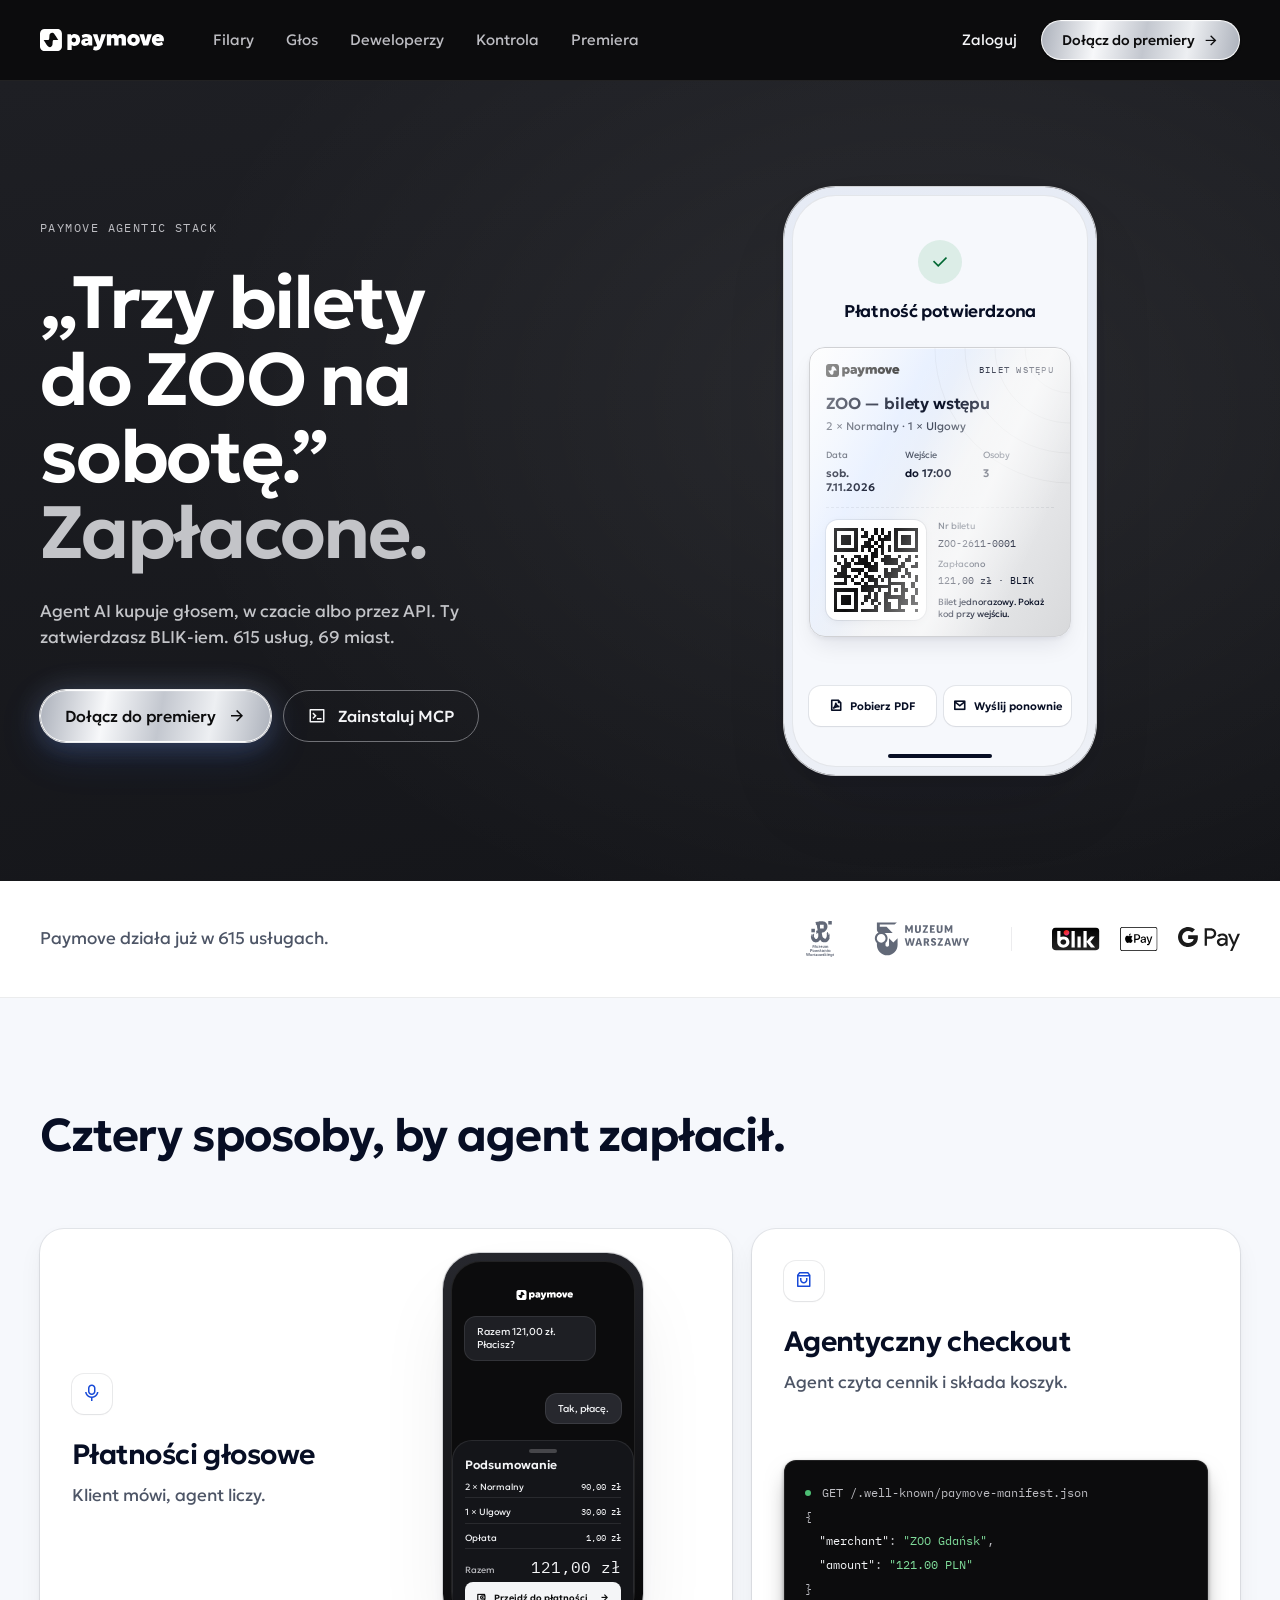
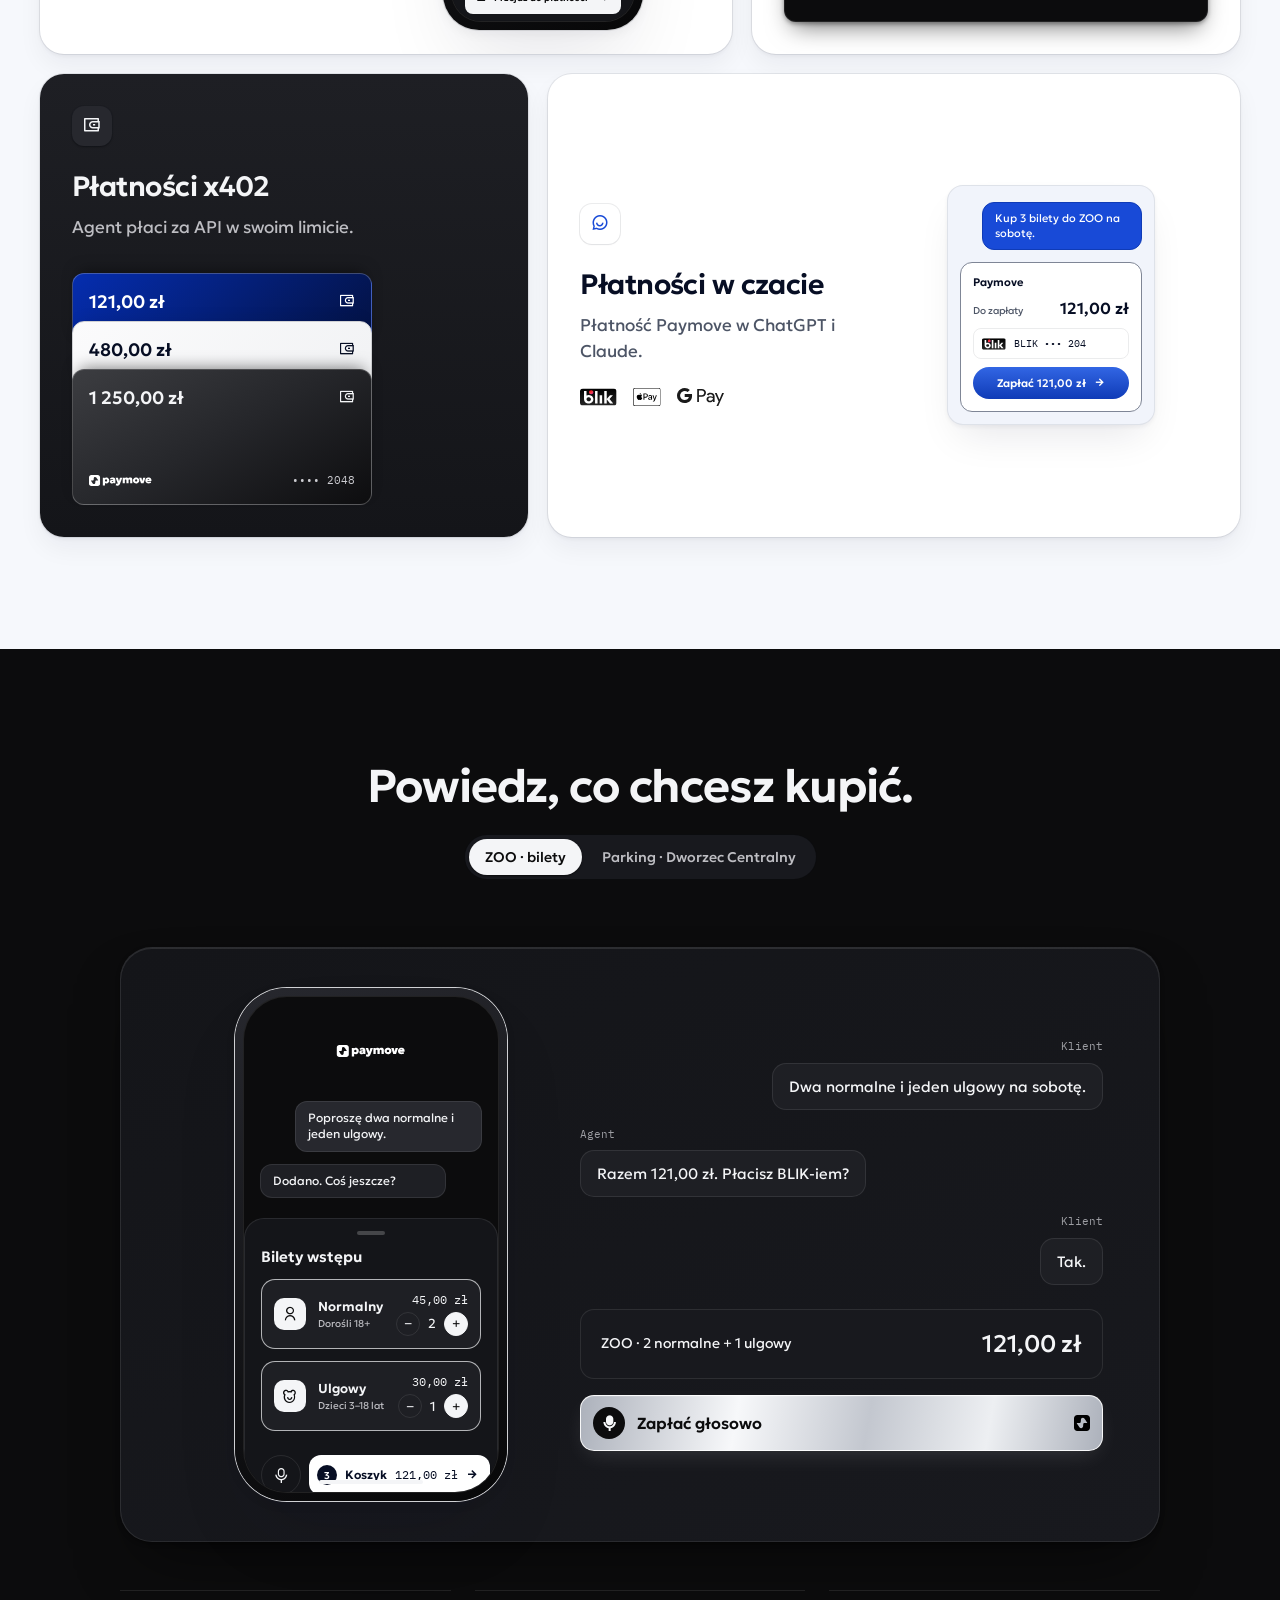
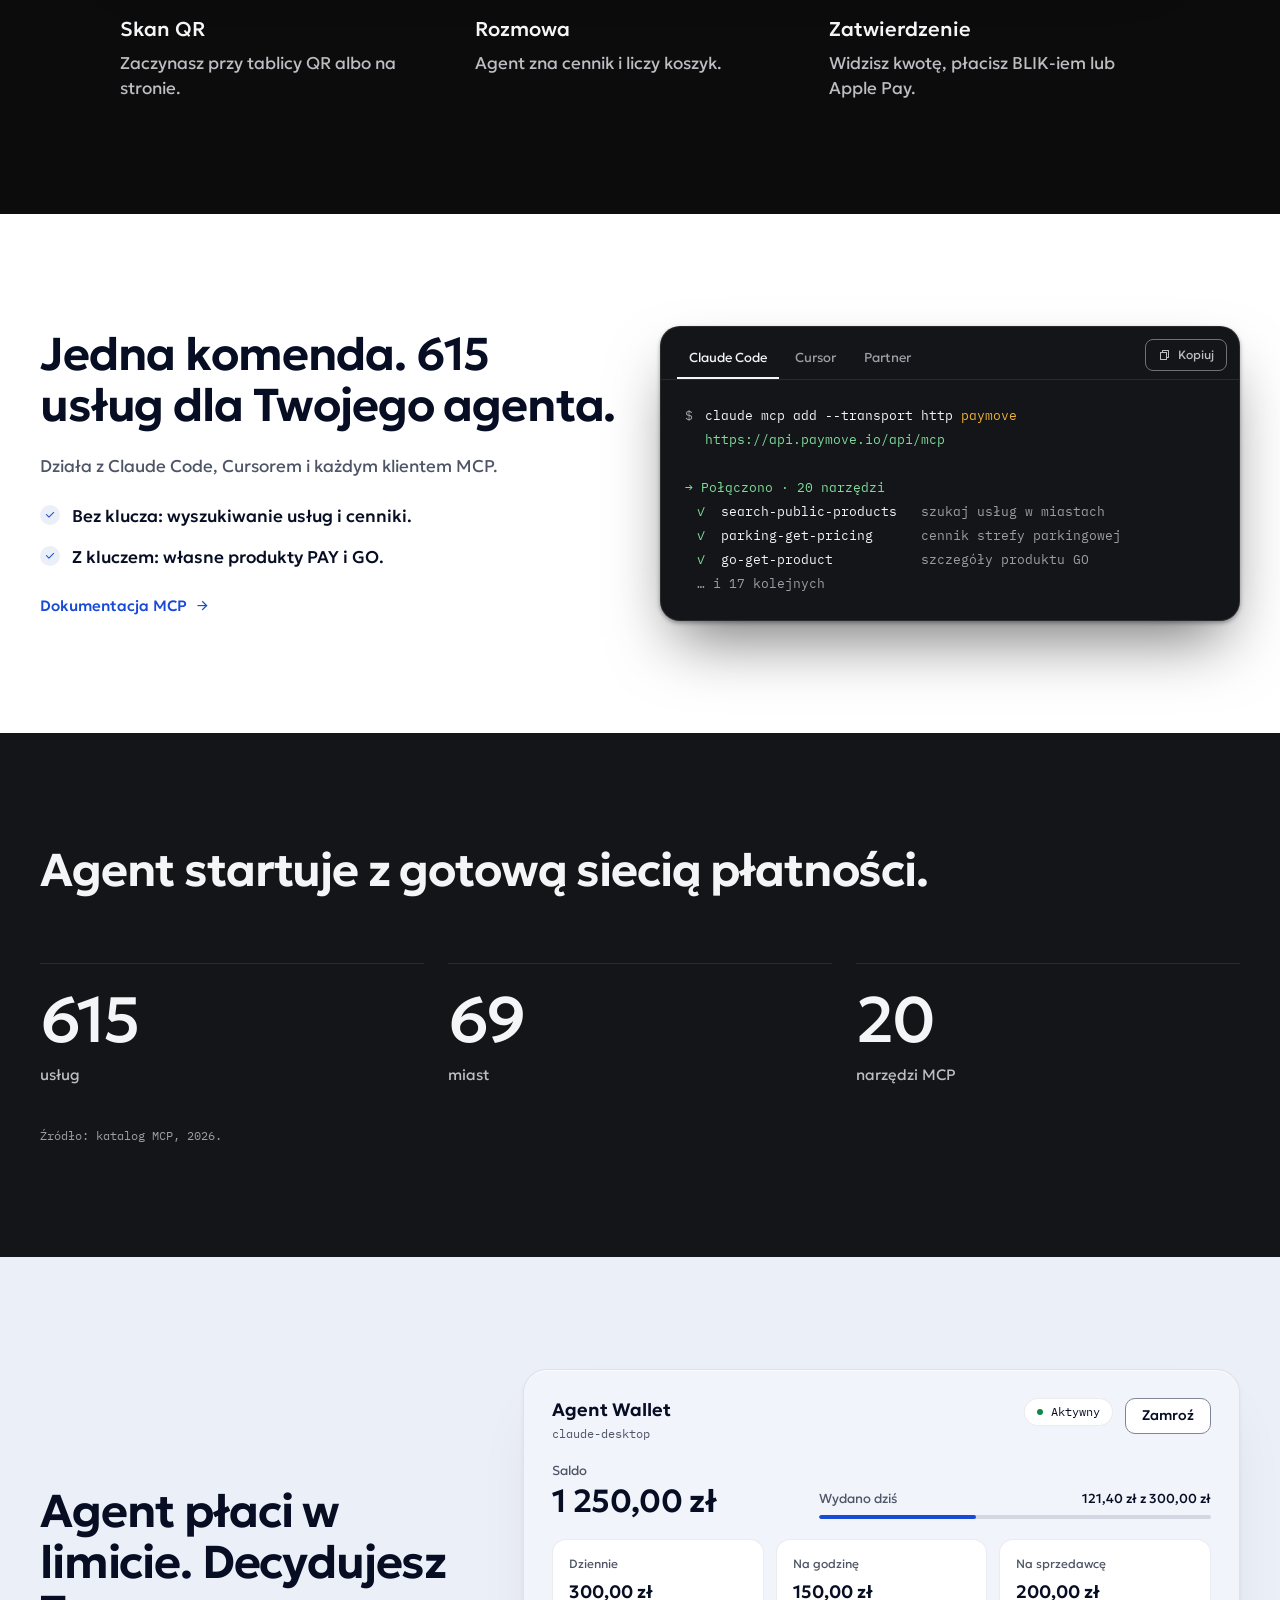
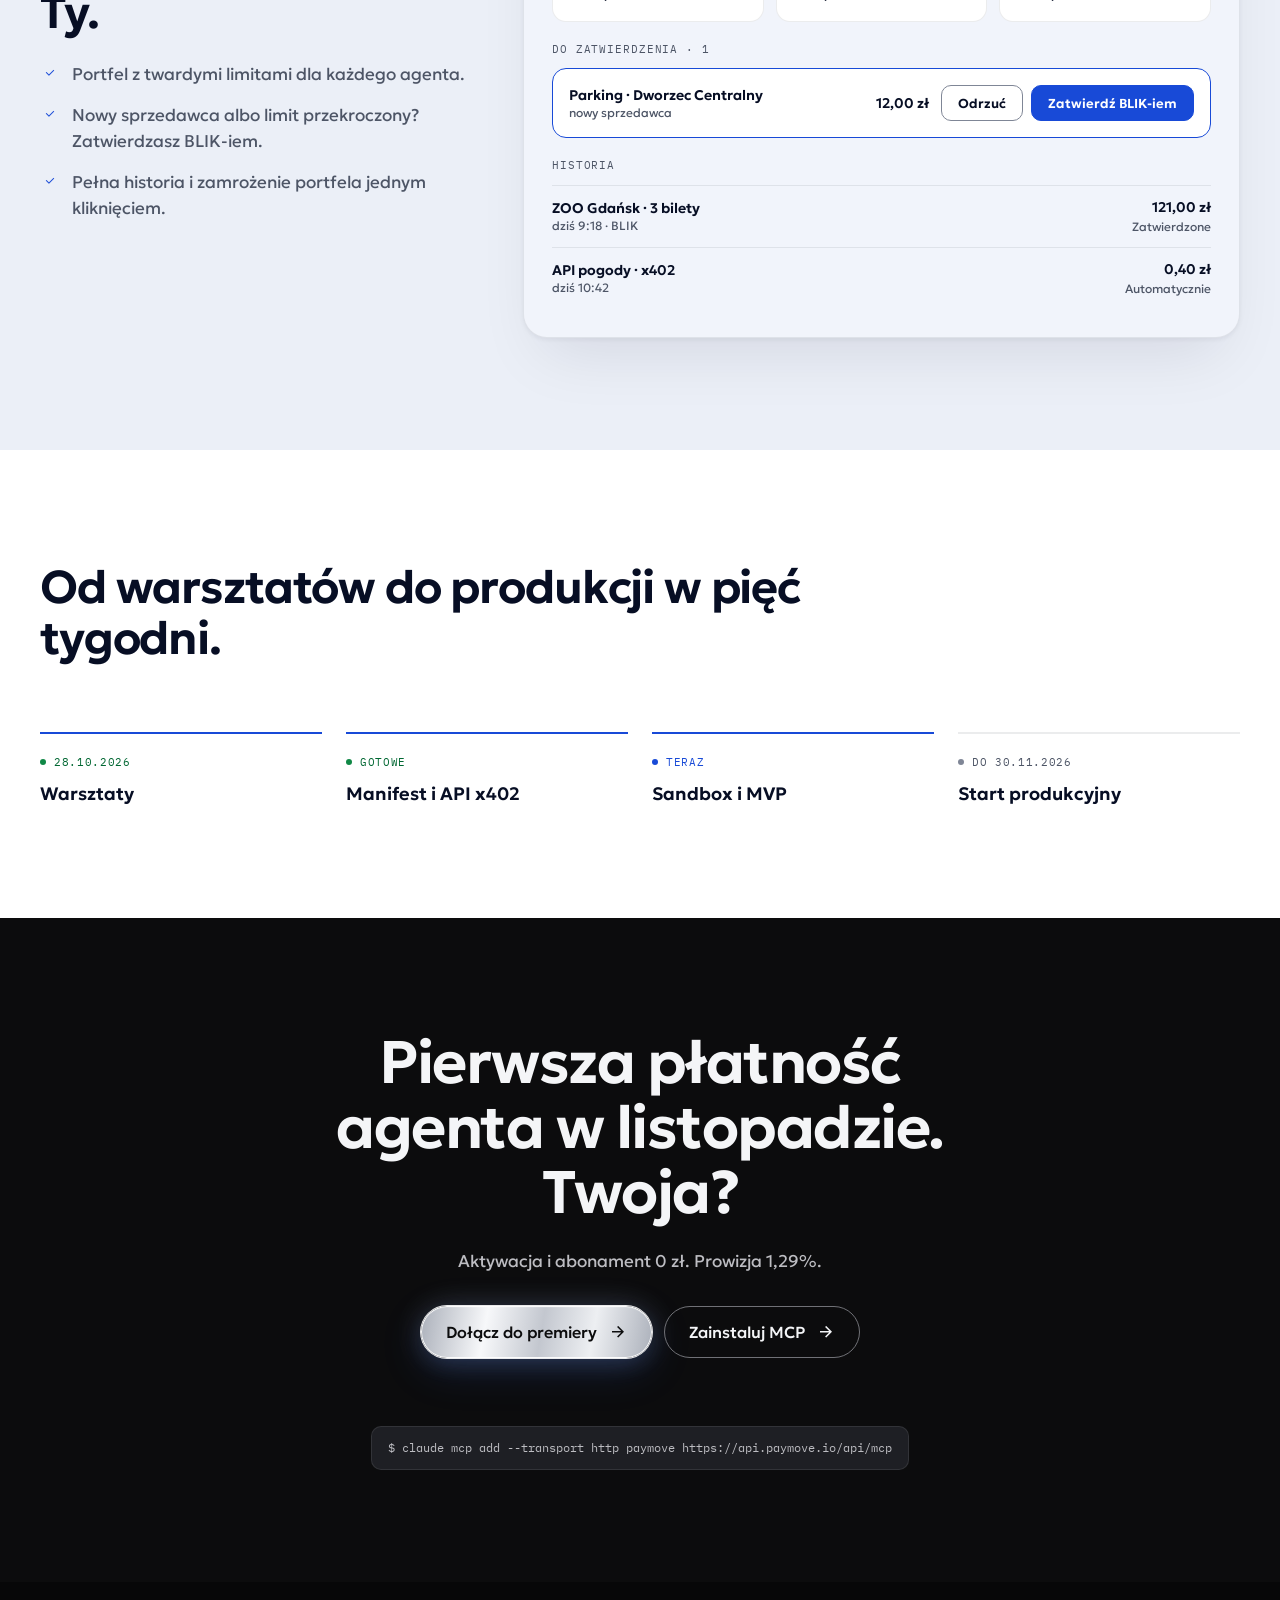
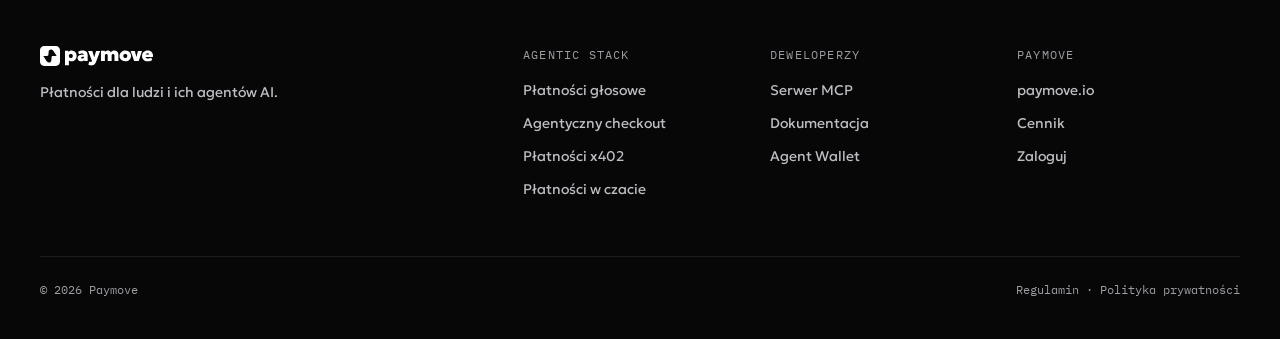
==== commit ba6099f4: "Agentic Stack preview v3.1: wierność v2.7 (grafit/srebro, Geologica, makiety 1:1), interakcje 7/7, l" ====
--- a/index.html
+++ b/index.html
@@ -4,62 +4,59 @@
 <meta charset="utf-8">
 <meta name="viewport" content="width=device-width,initial-scale=1">
 <meta name="robots" content="noindex,nofollow">
-<meta name="paymove-www-version" content="v3">
-<title>Paymove Agentic Stack · płatności dla agentów AI (podgląd v3)</title>
+<meta name="paymove-www-version" content="v3.1">
+<title>Paymove Agentic Stack · płatności dla agentów AI (podgląd v3.1)</title>
 <meta name="description" content="Agent AI kupuje głosem, w czacie albo przez API. Ty zatwierdzasz BLIK-iem.">
-<link rel="preload" href="assets/fonts/Aeonik-Medium.woff2" as="font" type="font/woff2" crossorigin>
+<link rel="preload" href="assets/fonts/Geologica-SemiBold.ttf" as="font" type="font/ttf" crossorigin>
 <link rel="stylesheet" href="assets/tokens.css">
 <link rel="stylesheet" href="assets/icons/remixicon.css">
 <link rel="stylesheet" href="assets/styles.css">
 <link rel="icon" href="assets/img/sygnet.svg">
 </head>
-<body data-version="v3">
+<body data-version="v3.1">
 <a class="skip" href="#main">Przejdź do treści</a>
 <header class="nav theme-dark" id="top">
   <div class="wrap">
     <a class="nav-logo" href="#top" aria-label="Paymove, początek strony"><img src="assets/img/logo-white.svg" alt="Paymove" width="114" height="20"></a>
-    <nav class="nav-links" aria-label="Sekcje">
+    <nav class="nav-links" id="nav-links" aria-label="Sekcje">
       <a href="#filary">Filary</a><a href="#glos">Głos</a><a href="#deweloperzy">Deweloperzy</a><a href="#kontrola">Kontrola</a><a href="#premiera">Premiera</a>
     </nav>
     <a class="nav-login" href="https://www.paymove.io/">Zaloguj</a>
-    <a class="btn btn-primary btn-sm" href="#start"><span class="d-only">Dołącz do premiery</span><span class="m-only">Dołącz</span></a>
+    <a class="btn btn-metal btn-sm" href="#start"><span class="d-only">Dołącz do premiery</span><span class="m-only">Dołącz</span> <i class="ri-arrow-right-line" aria-hidden="true"></i></a>
+    <button class="nav-menu" type="button" aria-expanded="false" aria-controls="nav-links" aria-label="Menu"><i class="ri-menu-line" aria-hidden="true"></i></button>
   </div>
 </header>
 <main id="main">
 <section class="hero theme-dark" id="hero">
   <div class="wrap hero-grid">
     <div class="hero-copy">
-      <div class="eyebrow">Paymove Agentic Stack</div>
+      <div class="eyebrow mono">Paymove Agentic Stack</div>
       <h1>„Trzy bilety do ZOO na sobotę.” <span>Zapłacone.</span></h1>
       <p class="lead"><span class="d-only">Agent AI kupuje głosem, w czacie albo przez API. Ty zatwierdzasz BLIK-iem. 615 usług, 69 miast.</span><span class="m-only">Agent kupuje głosem albo w czacie. Ty zatwierdzasz BLIK-iem.</span></p>
       <div class="ctas">
-        <a class="btn btn-primary" href="#start">Dołącz do premiery <i class="ri-arrow-right-line" aria-hidden="true"></i></a>
+        <a class="btn btn-metal glow" href="#start">Dołącz do premiery <i class="ri-arrow-right-line" aria-hidden="true"></i></a>
         <a class="btn btn-ghost" href="#deweloperzy"><i class="ri-terminal-box-line" aria-hidden="true"></i> Zainstaluj MCP</a>
       </div>
     </div>
-    <div class="hero-stage stage ss-stage" data-crop id="mock-hero">
-      <div class="mock" data-mock aria-hidden="true">
-        <div class="ticket m-surface">
-          <div class="t-head">
-            <div class="t-ok"><i class="ri-check-line"></i></div>
-            <div class="m-big">Płatność potwierdzona</div>
-            <div class="m-sub">121,00 zł · BLIK</div>
-          </div>
-          <div class="t-card">
-            <div class="m-strong">ZOO — bilety wstępu</div>
-            <div class="m-sub">2 × Normalny · 1 × Ulgowy</div>
-            <div class="t-meta"><div>sob. 7.11.2026</div><div class="m-sub">do 17:00</div></div>
-            <div class="t-qr"><img src="assets/img/qr.svg" alt="" width="132" height="132"></div>
-            <div class="t-bars"><span class="bar" style="width:64%"></span><span class="bar" style="width:46%"></span></div>
-          </div>
-        </div>
-        <div class="sat-agent m-sat">
-          <div class="who"><span class="m-ico"><i class="ri-sparkling-2-fill"></i></span>Agent</div>
-          <div>Kupiłem 3 bilety na sobotę. Bilet jest w aplikacji.</div>
-        </div>
-        <div class="sat-blik m-sat">
-          <span class="m-ico"><i class="ri-shield-check-fill"></i></span>
-          <div><div class="m-strong">Zatwierdzone</div><div class="m-sub">BLIK · 121,00 zł</div></div>
+    <div class="hero-stage ss-stage" id="mock-hero">
+      <div class="phone phone-light theme-light mock" data-mock aria-hidden="true">
+        <div class="screen">
+          <div class="ok-ring"><i class="ri-check-line"></i></div>
+          <div class="p-title">Płatność potwierdzona</div>
+          <div class="ticket-card">
+            <svg class="arcs" viewBox="0 0 200 200" aria-hidden="true"><circle cx="200" cy="0" r="60"/><circle cx="200" cy="0" r="100"/><circle cx="200" cy="0" r="140"/><circle cx="200" cy="0" r="180"/></svg>
+            <div class="tc-top"><img src="assets/img/logo-ink.svg" alt="" width="80" height="14"><span class="mono tc-kind">Bilet wstępu</span></div>
+            <div class="tc-name">ZOO — bilety wstępu</div>
+            <div class="tc-sub">2 × Normalny · 1 × Ulgowy</div>
+            <div class="tc-meta"><div><span>Data</span><b>sob. 7.11.2026</b></div><div><span>Wejście</span><b>do 17:00</b></div><div><span>Osoby</span><b>3</b></div></div>
+            <div class="tc-cut"></div>
+            <div class="tc-bottom">
+              <div class="tc-qr"><img src="assets/img/qr.svg" alt="" width="84" height="84"></div>
+              <div class="tc-info"><span>Nr biletu</span><b class="mono">ZOO-2611-0001</b><span>Zapłacono</span><b class="mono">121,00 zł · BLIK</b><em>Bilet jednorazowy. Pokaż kod przy wejściu.</em></div>
+            </div>
+          </div>
+          <div class="fsp" aria-hidden="true"></div><div class="p-actions"><span class="p-act"><i class="ri-file-pdf-2-line"></i>Pobierz PDF</span><span class="p-act"><i class="ri-mail-line"></i>Wyślij ponownie</span></div>
+          <div class="home-ind"></div>
         </div>
       </div>
     </div>
@@ -70,11 +67,11 @@
   <div class="wrap">
     <p>Paymove działa już w 615 usługach.</p>
     <div class="logos">
-      <span role="img" aria-label="MPW"><svg aria-hidden="true" focusable="false" xmlns="http://www.w3.org/2000/svg" viewBox="0 0 179.9 226.21"> <g id="Warstwa_2" data-name="Warstwa 2"> <g id="BIEL"> <path fill="currentColor" d="M87.9,23.9h23.3V47.3H87.9ZM69.1,8.6A7.4,7.4,0,0,1,66,9.8c-1.3,0-1.8-.5-.8-.9l2.9-.8c.6-.1,2.9-.4,3.6.1-.9.2-1.9-.1-2.6.4m79.7,95.3c.3-1.3,1-2.1,1.1-4.1a5.5,5.5,0,0,0-.7-1.4c-.2,2.4-.6,5.6-2.4,7.6a.8.8,0,0,1-.7-.6c-.4-1.1.9-3,1.2-4.2a10,10,0,0,0,.2-2.1c.5-3.3,1.4-6.6,1-9.8a45.6,45.6,0,0,0-1.4-6.7c-.2-.8-.4-1.6-.6-2.3l-.2-.3a1.2,1.2,0,0,0-1.2-1,3.3,3.3,0,0,1-.8,1.9c.3,2.4.8,5.9.3,6.7s-1.8.7-2.6.2a10,10,0,0,1,.3-3.8,8.9,8.9,0,0,0-.1-3.4c-2.8-2.5-2.8-3.4-4.5-7.8-1.2-.6-3.4-2.9-3.3-3.4l-1.3-.5-1.6-.2s.9,4-.1,6.1c-.3,0-.1.5-.2.9s-.6-.2-1,0,1.3,5.4.8,7.6.5,9.4-.9,12.9c.8,1.7-3.5,12.1-4.8,11.5-1.1,2.3-4.9,3.5-7.2,3.4s-5.9-2.9-7-3.7c-6.1-4.1-8.9-11.8-9.9-20.4,0-1-1-3.2-1.3-5.2a36.37,36.37,0,0,1,0-6.6c.1-2-.4-1.6.9-2.5s3.2-.8,4.2-.9a10.36,10.36,0,0,0,4.4-.9,33.2,33.2,0,0,1,4.4-1.8,12.7,12.7,0,0,0,3-1.7h-.2l.9-1.1,1.3-1a15.2,15.2,0,0,1,2.1-2.5l2.2-1.5a42.4,42.4,0,0,0,7.7-10.9c.7-1.3,1.3-1.8,1.7-2.8a40,40,0,0,0,2.4-15.3c0-4.1-.9-5.4-1.8-8.9-.4-1.6-.4-3.2-1.1-4.5s-1.3-.8-1.6-1.4c-1.4-3.8-3.1-4.8-4.6-6.4a32.1,32.1,0,0,0-12-8.2,5.4,5.4,0,0,1-2-.1h-.4a4,4,0,0,1-1.7-.1,28.4,28.4,0,0,0-4.2-1.3,21.4,21.4,0,0,0-6.2.1c-1.3.2-1.9-1-3.4-.5a7.6,7.6,0,0,1-.7.7c-.7.1-1.2-.7-2.3-.5-3.7.9-7.6-.2-11.1.9l-.9.7c-2.5.8-7.9.8-10.4,1.5s-10.7.8-11.6,4c-.4,1.3-.6,2.6.4,2.2s2.4-.9,2.4.2c-1.2,3.6-.2,2,.1,4.4.8-.2,2.8-.4,3.7.3s-.1.4-.3.5a2.3,2.3,0,0,0-1.5.3c-2.8,1.2-3.4,7.2,2.2,8.6.9-.5,2.9.5,2.5,1.5s-.7,2.7-1.1,4.1,1.4.4,1.9,1.9c.9,3,0,7.2.9,9.9s.8,4.1,1.3,6,2.1,7.8,2,9.7a3.3,3.3,0,0,1-1.8,1.2c-.7.2-1.1-.2-2.4.3-3,1-2.8.6-4.8,2.2a2.8,2.8,0,0,0-1.3,1.3,3,3,0,0,1,1.4-.2c1.4-.4.2,1.1-.5,1.6a.6.6,0,0,0-.15.83l.05.07a5.3,5.3,0,0,1,1.3.7c-.8,1.2-2.6,2.9-2.2,4.1s.2,3.2,1.4,3.5a3.11,3.11,0,0,0,2.9-.6,9.2,9.2,0,0,0,2.9-1c.5.4-.4,1.7-1.3,1.8a8.79,8.79,0,0,0-4.2,2.4c-1.6,1.5-.2,2,.3,1.8s.2,1.4-.1,2.1c2.1-.1,2.6-1.2,4.1-1.8A52.68,52.68,0,0,1,74.9,76c1-.5,1.4-.6,1.7,1a14.3,14.3,0,0,0-.1,1.7c.7,6.2,1.4,11,.5,17.6a17.8,17.8,0,0,1-.7,2.4l-.2,1.5c-1.3,4.3-3.7,8.9-7.2,11.7a8.2,8.2,0,0,1-6.5,1.7h-.3c-5.3-1.2-7.8-6.1-10.2-10.9-.6-.5-.8.4-1.6-2a23.4,23.4,0,0,1-.2-10.2,23.4,23.4,0,0,1,.7-6.5c.6-2.1,2.4-5.8-2.9-3.4a7.2,7.2,0,0,0-3.2,3.2,3.5,3.5,0,0,1,.5,1.5c-.1.8-.9,1.4-1.1,2.2-4.3,1,.6-6.5-2.3-5.4a1.8,1.8,0,0,0-1.2,1.3c.6,1.4-.5,2.1-.8,2.7s-1.3,8.4,0,8.8-.8,1.2-1,2.7a5.8,5.8,0,0,1,.2.6,1,1,0,0,1-.5.6c-.7.3-1.2-1-1.3-1.5-.3-3.1,2.1-11.2,1.4-11.7s-1.2-2-2.9-1.8-.1,1-.9,1.2,1,8.6-2,6.5c-.5.6-.1,2.1-1.4,3.5s-.5,5.8.5,9.9c.2,1.5-.2,3.1.1,3.8,1.1,2.4,2.3,6.2,3.1,7.1,3,6.9,8.7,13.4,15.9,16.4,1.2.6,2.5.6,4.4,1.4a9.37,9.37,0,0,0,5.9.6c1.8-.5,1.3-.9,2.6-.6s7.6-1,10.1-2.3l3.1-.9c2.6-1.1,7.2-6,8.3-8s2.7-4.2,3.1-5.2l3.2,4.2c2.4,4,5.5,8.1,9.9,10.2,1,.5,2,.4,3.1.9s5.2,2.1,7.7,1.7c.6-1.3,7.7-.3,9.2-.7l1.8-.4a30.3,30.3,0,0,0,6.1-1.5c7.7-3.1,15.8-16.9,17.9-20.8.9-1.7,1.7-3.9,1.5-3.9a9.22,9.22,0,0,1-.2-3"/> <rect fill="currentColor" x="33.7" y="48.8" width="22.1" height="22.19"/> <rect fill="currentColor" x="140" width="22.1" height="22.2"/> <path fill="currentColor" d="M173.4,206.5a6.8,6.8,0,1,0,6.49,7.09q0-.1,0-.19a6.7,6.7,0,0,0-6.49-6.9Zm0,10.4c-1.9,0-3.1-1.4-3.1-3.5s1.3-3.5,3.1-3.5,3,1.4,3,3.5S175.2,216.9,173.4,216.9Z"/> <path fill="currentColor" d="M161.2,208.8a4.1,4.1,0,0,0-3.7-2.2c-3.3,0-5.7,2.9-5.7,6.8s2.3,6.3,5.4,6.3a3.8,3.8,0,0,0,3.7-2.3V219a4.2,4.2,0,0,1-.5,2.6,2.8,2.8,0,0,1-2.4,1.1,3.9,3.9,0,0,1-3.5-1.6l-2.4,2.2a6.8,6.8,0,0,0,5.8,2.9,6.3,6.3,0,0,0,6.1-3.9,8.9,8.9,0,0,0,.4-3.2v-12h-3.2v1.7Zm-2.9,7.9c-1.9,0-3-1.4-3-3.6s1.2-3.5,3-3.5,3,1.4,3,3.5S160.2,216.7,158.3,216.7Z"/> <path fill="currentColor" d="M143.5,206.4a6.9,6.9,0,0,0,.1,13.7,6.1,6.1,0,0,0,5.9-3.8l-3.2-.8a2.9,2.9,0,0,1-2.7,1.6,3.07,3.07,0,0,1-3.2-3.1h9.2v-.8C149.6,209.2,147.1,206.4,143.5,206.4Zm-3.1,5.3a3,3,0,0,1,5.8,0Z"/> <rect fill="currentColor" x="131.2" y="207" width="3.5" height="12.66"/> <path fill="currentColor" d="M132.9,200.3a2.2,2.2,0,0,0-2.2,2.2h0a2.2,2.2,0,0,0,2.2,2.2h0a2.2,2.2,0,0,0,2.2-2.2h0a2.2,2.2,0,0,0-2.2-2.2Z"/> <rect fill="currentColor" x="117.5" y="199.8" width="3.5" height="19.85"/> <polygon fill="currentColor" points="128.6 207 124.6 207 121.3 213 124.9 219.6 128.9 219.6 124.9 212.8 128.6 207"/> <path fill="currentColor" d="M111.3,209.5a2.3,2.3,0,0,1,1.9,1l1.9-2.5a5.8,5.8,0,0,0-4.1-1.7,4,4,0,0,0-4.29,3.69q0,.11,0,.21a3.8,3.8,0,0,0,2.2,3.5l1.1.6a2.1,2.1,0,0,1,1.5,1.6,1,1,0,0,1-1,1h-.11a3.2,3.2,0,0,1-2.3-1.3l-1.9,2.5a5.4,5.4,0,0,0,4.2,1.9c2.6,0,4.6-1.7,4.6-3.9a4.2,4.2,0,0,0-2.3-3.6l-1.3-.7c-.9-.4-1.2-.8-1.2-1.3a.9.9,0,0,1,1.1-1Z"/> <polygon fill="currentColor" points="100 215.5 97.6 207 95.1 207 92.7 215.6 91.1 207 87.4 207 90.7 219.6 94.3 219.6 96.3 212 98.4 219.6 101.9 219.6 105.3 207 101.7 207 100 215.5"/> <path fill="currentColor" d="M81.8,209a4.1,4.1,0,0,0-3.8-2.4c-3.2,0-5.6,2.8-5.6,6.7s2.4,6.6,5.5,6.6a4.3,4.3,0,0,0,3.1-1.2,5,5,0,0,0,.8-1.2v2.1h3.3V207H81.8v2Zm-2.9,7.9c-1.8,0-3-1.4-3-3.6s1.2-3.6,3-3.6,3,1.5,3,3.6-1.2,3.6-3,3.6Z"/> <path fill="currentColor" d="M55.9,209.5a2.3,2.3,0,0,1,1.9,1l1.9-2.5a5.8,5.8,0,0,0-4.1-1.7A4,4,0,0,0,51.31,210q0,.11,0,.21a3.8,3.8,0,0,0,2.2,3.5l1.1.6a2.1,2.1,0,0,1,1.5,1.6,1,1,0,0,1-1,1H55a3.2,3.2,0,0,1-2.3-1.3l-1.9,2.5A5.4,5.4,0,0,0,55,220c2.6,0,4.6-1.7,4.6-3.9a4.2,4.2,0,0,0-2.3-3.6l-1.3-.7c-.9-.4-1.2-.8-1.2-1.3a.9.9,0,0,1,1.1-1Z"/> <path fill="currentColor" d="M45.4,209v-2.1H42.2v12.7h3.5v-6.9A2.4,2.4,0,0,1,46,211a2.6,2.6,0,0,1,2.1-.8,1.8,1.8,0,0,1,1.1.2v-3.8h-.8C47.1,206.5,46.2,207.3,45.4,209Z"/> <path fill="currentColor" d="M35.5,209a4.1,4.1,0,0,0-3.8-2.4c-3.2,0-5.6,2.8-5.6,6.7s2.4,6.6,5.5,6.6a4.3,4.3,0,0,0,3.1-1.2,5,5,0,0,0,.8-1.2v2.1h3.3V207H35.5v2Zm-2.9,7.9c-1.8,0-3-1.4-3-3.6s1.2-3.6,3-3.6,3,1.5,3,3.6-1.1,3.6-2.9,3.6Z"/> <polygon fill="currentColor" points="18.6 214.8 14.4 201 11.3 201 7.1 214.9 4.1 201 0 201 5 219.6 8.9 219.6 12.8 207 16.9 219.6 20.7 219.6 25.7 201 21.7 201 18.6 214.8"/> <polygon fill="currentColor" points="62 207 62 209.7 66.1 209.7 61.4 219.6 71.2 219.6 71.2 216.7 66.5 216.7 71.2 207 62 207"/> <path fill="currentColor" d="M124.1,161.2c0-1.5.8-2.4,2.1-2.4s1.9.8,1.9,2.7v7.4h3.6v-7.3c0-1.9.6-2.7,2-2.7a1.7,1.7,0,0,1,1.8,1,7.5,7.5,0,0,1,.2,1.9v7.1h3.6v-7.7a6.5,6.5,0,0,0-.9-3.7,4.7,4.7,0,0,0-3.6-1.6,5,5,0,0,0-3.9,1.8,3.4,3.4,0,0,0-3.3-1.8,3.8,3.8,0,0,0-3.8,2.5v-2.2h-3.4v12.7H124v-7.6Z"/> <path fill="currentColor" d="M109.7,169.2a3.9,3.9,0,0,0,3.9-2.6v2.1H117V156.1h-3.6v7.5c0,1.7-.8,2.6-2.3,2.6a1.8,1.8,0,0,1-1.9-1.4,7.8,7.8,0,0,1-.1-1.6V156h-3.6v8.6C105.5,167.6,107,169.2,109.7,169.2Z"/> <path fill="currentColor" d="M96.9,169.3a6.2,6.2,0,0,0,6-3.8l-3.3-.8a3,3,0,0,1-2.7,1.6,3.2,3.2,0,0,1-3.3-3.1H103v-.8c0-4-2.6-6.8-6.2-6.8a6.9,6.9,0,0,0,.1,13.7Zm-.2-11a2.8,2.8,0,0,1,2.9,2.5h-6a2.8,2.8,0,0,1,3.07-2.5Z"/> <polygon fill="currentColor" points="88.5 168.7 88.5 165.9 83.8 165.9 88.5 156.1 79.2 156.1 79.2 158.8 83.4 158.8 78.6 168.7 88.5 168.7"/> <path fill="currentColor" d="M68.8,169.2a3.9,3.9,0,0,0,3.9-2.6v2.1h3.4V156.1H72.5v7.5c0,1.7-.8,2.6-2.3,2.6a1.8,1.8,0,0,1-1.9-1.4,7.8,7.8,0,0,1-.1-1.6V156H64.6v8.6C64.7,167.6,66.1,169.2,68.8,169.2Z"/> <polygon fill="currentColor" points="45.4 155.2 50 168.6 52.4 168.6 56.8 155.5 58 168.7 61.7 168.7 59.9 150.1 55.7 150.1 51.2 162.7 46.7 150.1 42.5 150.1 40.6 168.7 44.4 168.7 45.4 155.2"/> <path fill="currentColor" d="M33.5,175.5H27v18.6h4.1v-7.2h1.7c4.7,0,7.3-2.1,7.3-5.9a5.5,5.5,0,0,0-1.6-4.1C37.3,175.9,35.9,175.5,33.5,175.5Zm-1.4,8.2h-1v-4.9h1.6c2.3,0,3.4.8,3.4,2.4S34.9,183.7,32.1,183.7Z"/> <path fill="currentColor" d="M145.3,194.5a4.7,4.7,0,0,0,3.3-1.2,5,5,0,0,0,.8-1.2v2.1h3.5V181.5h-3.5v2.1a4.4,4.4,0,0,0-4-2.4c-3.4,0-6,2.8-6,6.7S142,194.5,145.3,194.5Zm1-10.3c1.9,0,3.2,1.5,3.2,3.6s-1.3,3.6-3.2,3.6-3.2-1.4-3.2-3.6,1.3-3.6,3.2-3.6Z"/> <rect fill="currentColor" x="132.5" y="181.5" width="3.7" height="12.66"/> <path fill="currentColor" d="M134.4,174.8a2.2,2.2,0,1,0,2.3,2.2,2.2,2.2,0,0,0-2.2-2.2Z"/> <path fill="currentColor" d="M120.2,186.8c0-1.8.8-2.7,2.3-2.7s2.3.9,2.3,3v7h3.8v-7.6c0-2.3-.4-3.5-1.4-4.3a4.9,4.9,0,0,0-3.3-1.1,4,4,0,0,0-4,2.5v-2.2h-3.4v12.7h3.7Z"/> <path fill="currentColor" d="M99,187.8c0,3.8,2.5,6.6,5.9,6.6a4.7,4.7,0,0,0,3.3-1.2,5,5,0,0,0,.8-1.2v2.1h3.5V181.5H109v2.1a4.4,4.4,0,0,0-4-2.4C101.6,181.2,99,184,99,187.8Zm6.9-3.6c1.9,0,3.2,1.5,3.2,3.6s-1.3,3.6-3.2,3.6-3.2-1.4-3.2-3.6S104,184.2,105.9,184.2Z"/> <path fill="currentColor" d="M95.1,194.3l1.7-.2v-3.2l-1.2.2c-1.2,0-1.7-.7-1.7-1.9v-4.9h2.5v-2.6H93.9v-3.8H90.2v3.8h-2v2.6h2v5.2C90.2,192.9,92,194.3,95.1,194.3Z"/> <path fill="currentColor" d="M82,184a2.5,2.5,0,0,1,2,1l2.1-2.5a6.4,6.4,0,0,0-4.3-1.7c-2.6,0-4.6,1.7-4.6,3.9a3.8,3.8,0,0,0,2.4,3.5l1.2.6c1,.5,1.5,1,1.5,1.6a1.1,1.1,0,0,1-1.1,1,3.4,3.4,0,0,1-2.4-1.3l-2,2.5a5.9,5.9,0,0,0,4.5,1.9c2.7,0,4.9-1.7,4.9-3.9a4.2,4.2,0,0,0-2.4-3.6l-1.4-.7c-.9-.5-1.2-.8-1.2-1.3a.9.9,0,0,1,.79-1Z"/> <polygon fill="currentColor" points="71.5 181.5 69.7 190 67 181.5 64.4 181.5 61.9 190.1 60.1 181.5 56.3 181.5 59.8 194.1 63.5 194.1 65.6 186.5 68 194.1 71.6 194.1 75.2 181.5 71.5 181.5"/> <path fill="currentColor" d="M47.9,194.7a6.8,6.8,0,1,0-.3,0Zm0-10.4A3.5,3.5,0,1,1,44.61,188q0-.1,0-.19a3.2,3.2,0,0,1,2.88-3.49Z"/> </g> </g> </svg></span>
-      <span role="img" aria-label="Muzeum Warszawy"><svg aria-hidden="true" focusable="false" version="1.1" id="Layer_1" xmlns="http://www.w3.org/2000/svg" xmlns:xlink="http://www.w3.org/1999/xlink" x="0px" y="0px" viewBox="0 0 117.667 44" enable-background="new 0 0 117.667 44" xml:space="preserve"> <polygon fill="currentColor" points="65.933,12.742 62.113,12.742 65.962,6.492 65.962,5.281 59.697,5.281 59.697,7.029 63.441,7.029 59.531,13.291 59.531,14.504 65.933,14.504 "/> <polygon fill="currentColor" points="88.475,9.216 88.503,9.216 90.604,13.121 91.583,13.121 93.699,9.216 93.73,9.216 93.73,14.504 95.75,14.504 95.75,5.281 93.654,5.281 91.117,10.471 91.085,10.471 88.55,5.281 86.453,5.281 86.453,14.504 88.475,14.504 "/> <polygon fill="currentColor" points="40.153,9.216 40.184,9.216 42.283,13.121 43.264,13.121 45.379,9.216 45.409,9.216 45.409,14.504 47.43,14.504 47.43,5.281 45.334,5.281 42.796,10.471 42.766,10.471 40.228,5.281 38.132,5.281 38.132,14.504 40.153,14.504 "/> <path fill="currentColor" d="M53.701,14.631c2.265,0,3.577-1.241,3.577-3.258V5.281h-2.217v6.19c0,0.931-0.484,1.341-1.36,1.341 c-0.831,0-1.376-0.395-1.376-1.341v-6.19h-2.231v6.19C50.093,13.434,51.404,14.631,53.701,14.631"/> <path fill="currentColor" d="M83.796,11.373V5.281h-2.215v6.19c0,0.931-0.483,1.341-1.36,1.341c-0.832,0-1.375-0.395-1.375-1.341v-6.19 h-2.232v6.19c0,1.962,1.313,3.159,3.607,3.159C82.486,14.631,83.796,13.39,83.796,11.373"/> <polygon fill="currentColor" points="74.375,12.756 70.613,12.756 70.613,10.555 73.316,10.555 73.316,9.005 70.613,9.005 70.613,7.043 74.253,7.043 74.253,5.281 68.396,5.281 68.396,14.504 74.375,14.504 "/> <polygon fill="currentColor" points="113.859,21.008 112.229,25.436 112.201,25.436 110.602,21.008 108.141,21.008 111.113,27.438 111.113,30.23 113.316,30.23 113.316,27.48 116.305,21.008 "/> <polygon fill="currentColor" points="46.39,27.832 46.358,27.832 44.79,21.008 42.735,21.008 41.166,27.805 41.136,27.805 39.703,21.008 37.498,21.008 39.913,30.23 42.284,30.23 43.763,24.21 43.793,24.21 45.211,30.23 47.597,30.23 50.013,21.008 47.824,21.008 "/> <path fill="currentColor" d="M53.423,21.008l-2.929,9.221h2.234l0.499-1.875h2.884l0.513,1.875h2.249l-2.928-9.221H53.423z M53.621,26.832l1.026-3.92h0.03l1.027,3.92H53.621z"/> <path fill="currentColor" d="M67.373,23.729c0-1.637-0.949-2.721-3.229-2.721h-3.352v9.221h2.217v-3.566h0.877l1.631,3.566h2.384 l-2.052-4.018C66.86,25.844,67.373,24.93,67.373,23.729 M64.098,25.125h-1.089V22.67h1.074c0.83,0,1.103,0.324,1.103,1.215 C65.186,24.676,64.96,25.125,64.098,25.125"/> <path fill="currentColor" d="M71.824,23.348c0-0.535,0.301-0.846,1.057-0.846c0.709,0,1.3,0.295,1.586,1l1.494-0.705 c-0.56-1.184-1.584-1.916-3.276-1.916c-1.871,0-3.047,1.127-3.047,2.564c0,2.922,4.271,2.766,4.271,4.445 c0,0.577-0.332,0.858-1.148,0.858c-0.648,0-1.372-0.365-1.659-1.17l-1.644,0.551c0.39,1.367,1.778,2.226,3.318,2.226 c1.963,0,3.214-0.969,3.214-2.707C75.989,24.631,71.824,24.801,71.824,23.348"/> <polygon fill="currentColor" points="77.895,22.756 81.639,22.756 77.729,29.02 77.729,30.229 84.128,30.229 84.128,28.468 80.311,28.468 84.158,22.221 84.158,21.008 77.895,21.008 "/> <path fill="currentColor" d="M88.818,21.008l-2.928,9.221h2.234l0.498-1.875h2.885l0.512,1.875h2.248l-2.928-9.221H88.818z M89.016,26.832l1.024-3.92h0.031l1.025,3.92H89.016z"/> <polygon fill="currentColor" points="103.593,27.832 103.563,27.832 101.992,21.008 99.939,21.008 98.367,27.805 98.339,27.805 96.904,21.008 94.701,21.008 97.115,30.23 99.486,30.23 100.964,24.21 100.998,24.21 102.416,30.23 104.8,30.23 107.216,21.008 105.027,21.008 "/> <path fill="currentColor" d="M18.338,21.027v8.331c0,1.188-0.964,2.154-2.152,2.154c-1.186,0-2.153-0.968-2.153-2.154v-2.354 c1.585-1.431,2.581-3.498,2.581-5.799c0-2.834-1.509-5.315-3.768-6.684h9.977l-7.496-7.497H7.291c-0.075,0-0.144,0.005-0.215,0.011 V4.412h17.992l2.937-2.646H3.54v8.576v0.429c0,1.452,0.827,2.705,2.032,3.328C2.875,15.328,1,18.047,1,21.205 c0,2.281,0.979,4.334,2.54,5.761v2.392C3.54,36.328,9.214,42,16.186,42c6.974,0,12.645-5.672,12.645-12.643v-8.32l-5.24,5.242 L18.338,21.027z M8.807,26.547c-2.951,0-5.344-2.393-5.344-5.344s2.393-5.344,5.344-5.344c2.951,0,5.344,2.393,5.344,5.344 S11.758,26.547,8.807,26.547"/> </svg> </span>
+      <span class="client" role="img" aria-label="Muzeum Powstania Warszawskiego"><svg aria-hidden="true" focusable="false" xmlns="http://www.w3.org/2000/svg" viewBox="0 0 179.9 226.21"> <g id="Warstwa_2" data-name="Warstwa 2"> <g id="BIEL"> <path fill="currentColor" d="M87.9,23.9h23.3V47.3H87.9ZM69.1,8.6A7.4,7.4,0,0,1,66,9.8c-1.3,0-1.8-.5-.8-.9l2.9-.8c.6-.1,2.9-.4,3.6.1-.9.2-1.9-.1-2.6.4m79.7,95.3c.3-1.3,1-2.1,1.1-4.1a5.5,5.5,0,0,0-.7-1.4c-.2,2.4-.6,5.6-2.4,7.6a.8.8,0,0,1-.7-.6c-.4-1.1.9-3,1.2-4.2a10,10,0,0,0,.2-2.1c.5-3.3,1.4-6.6,1-9.8a45.6,45.6,0,0,0-1.4-6.7c-.2-.8-.4-1.6-.6-2.3l-.2-.3a1.2,1.2,0,0,0-1.2-1,3.3,3.3,0,0,1-.8,1.9c.3,2.4.8,5.9.3,6.7s-1.8.7-2.6.2a10,10,0,0,1,.3-3.8,8.9,8.9,0,0,0-.1-3.4c-2.8-2.5-2.8-3.4-4.5-7.8-1.2-.6-3.4-2.9-3.3-3.4l-1.3-.5-1.6-.2s.9,4-.1,6.1c-.3,0-.1.5-.2.9s-.6-.2-1,0,1.3,5.4.8,7.6.5,9.4-.9,12.9c.8,1.7-3.5,12.1-4.8,11.5-1.1,2.3-4.9,3.5-7.2,3.4s-5.9-2.9-7-3.7c-6.1-4.1-8.9-11.8-9.9-20.4,0-1-1-3.2-1.3-5.2a36.37,36.37,0,0,1,0-6.6c.1-2-.4-1.6.9-2.5s3.2-.8,4.2-.9a10.36,10.36,0,0,0,4.4-.9,33.2,33.2,0,0,1,4.4-1.8,12.7,12.7,0,0,0,3-1.7h-.2l.9-1.1,1.3-1a15.2,15.2,0,0,1,2.1-2.5l2.2-1.5a42.4,42.4,0,0,0,7.7-10.9c.7-1.3,1.3-1.8,1.7-2.8a40,40,0,0,0,2.4-15.3c0-4.1-.9-5.4-1.8-8.9-.4-1.6-.4-3.2-1.1-4.5s-1.3-.8-1.6-1.4c-1.4-3.8-3.1-4.8-4.6-6.4a32.1,32.1,0,0,0-12-8.2,5.4,5.4,0,0,1-2-.1h-.4a4,4,0,0,1-1.7-.1,28.4,28.4,0,0,0-4.2-1.3,21.4,21.4,0,0,0-6.2.1c-1.3.2-1.9-1-3.4-.5a7.6,7.6,0,0,1-.7.7c-.7.1-1.2-.7-2.3-.5-3.7.9-7.6-.2-11.1.9l-.9.7c-2.5.8-7.9.8-10.4,1.5s-10.7.8-11.6,4c-.4,1.3-.6,2.6.4,2.2s2.4-.9,2.4.2c-1.2,3.6-.2,2,.1,4.4.8-.2,2.8-.4,3.7.3s-.1.4-.3.5a2.3,2.3,0,0,0-1.5.3c-2.8,1.2-3.4,7.2,2.2,8.6.9-.5,2.9.5,2.5,1.5s-.7,2.7-1.1,4.1,1.4.4,1.9,1.9c.9,3,0,7.2.9,9.9s.8,4.1,1.3,6,2.1,7.8,2,9.7a3.3,3.3,0,0,1-1.8,1.2c-.7.2-1.1-.2-2.4.3-3,1-2.8.6-4.8,2.2a2.8,2.8,0,0,0-1.3,1.3,3,3,0,0,1,1.4-.2c1.4-.4.2,1.1-.5,1.6a.6.6,0,0,0-.15.83l.05.07a5.3,5.3,0,0,1,1.3.7c-.8,1.2-2.6,2.9-2.2,4.1s.2,3.2,1.4,3.5a3.11,3.11,0,0,0,2.9-.6,9.2,9.2,0,0,0,2.9-1c.5.4-.4,1.7-1.3,1.8a8.79,8.79,0,0,0-4.2,2.4c-1.6,1.5-.2,2,.3,1.8s.2,1.4-.1,2.1c2.1-.1,2.6-1.2,4.1-1.8A52.68,52.68,0,0,1,74.9,76c1-.5,1.4-.6,1.7,1a14.3,14.3,0,0,0-.1,1.7c.7,6.2,1.4,11,.5,17.6a17.8,17.8,0,0,1-.7,2.4l-.2,1.5c-1.3,4.3-3.7,8.9-7.2,11.7a8.2,8.2,0,0,1-6.5,1.7h-.3c-5.3-1.2-7.8-6.1-10.2-10.9-.6-.5-.8.4-1.6-2a23.4,23.4,0,0,1-.2-10.2,23.4,23.4,0,0,1,.7-6.5c.6-2.1,2.4-5.8-2.9-3.4a7.2,7.2,0,0,0-3.2,3.2,3.5,3.5,0,0,1,.5,1.5c-.1.8-.9,1.4-1.1,2.2-4.3,1,.6-6.5-2.3-5.4a1.8,1.8,0,0,0-1.2,1.3c.6,1.4-.5,2.1-.8,2.7s-1.3,8.4,0,8.8-.8,1.2-1,2.7a5.8,5.8,0,0,1,.2.6,1,1,0,0,1-.5.6c-.7.3-1.2-1-1.3-1.5-.3-3.1,2.1-11.2,1.4-11.7s-1.2-2-2.9-1.8-.1,1-.9,1.2,1,8.6-2,6.5c-.5.6-.1,2.1-1.4,3.5s-.5,5.8.5,9.9c.2,1.5-.2,3.1.1,3.8,1.1,2.4,2.3,6.2,3.1,7.1,3,6.9,8.7,13.4,15.9,16.4,1.2.6,2.5.6,4.4,1.4a9.37,9.37,0,0,0,5.9.6c1.8-.5,1.3-.9,2.6-.6s7.6-1,10.1-2.3l3.1-.9c2.6-1.1,7.2-6,8.3-8s2.7-4.2,3.1-5.2l3.2,4.2c2.4,4,5.5,8.1,9.9,10.2,1,.5,2,.4,3.1.9s5.2,2.1,7.7,1.7c.6-1.3,7.7-.3,9.2-.7l1.8-.4a30.3,30.3,0,0,0,6.1-1.5c7.7-3.1,15.8-16.9,17.9-20.8.9-1.7,1.7-3.9,1.5-3.9a9.22,9.22,0,0,1-.2-3"/> <rect fill="currentColor" x="33.7" y="48.8" width="22.1" height="22.19"/> <rect fill="currentColor" x="140" width="22.1" height="22.2"/> <path fill="currentColor" d="M173.4,206.5a6.8,6.8,0,1,0,6.49,7.09q0-.1,0-.19a6.7,6.7,0,0,0-6.49-6.9Zm0,10.4c-1.9,0-3.1-1.4-3.1-3.5s1.3-3.5,3.1-3.5,3,1.4,3,3.5S175.2,216.9,173.4,216.9Z"/> <path fill="currentColor" d="M161.2,208.8a4.1,4.1,0,0,0-3.7-2.2c-3.3,0-5.7,2.9-5.7,6.8s2.3,6.3,5.4,6.3a3.8,3.8,0,0,0,3.7-2.3V219a4.2,4.2,0,0,1-.5,2.6,2.8,2.8,0,0,1-2.4,1.1,3.9,3.9,0,0,1-3.5-1.6l-2.4,2.2a6.8,6.8,0,0,0,5.8,2.9,6.3,6.3,0,0,0,6.1-3.9,8.9,8.9,0,0,0,.4-3.2v-12h-3.2v1.7Zm-2.9,7.9c-1.9,0-3-1.4-3-3.6s1.2-3.5,3-3.5,3,1.4,3,3.5S160.2,216.7,158.3,216.7Z"/> <path fill="currentColor" d="M143.5,206.4a6.9,6.9,0,0,0,.1,13.7,6.1,6.1,0,0,0,5.9-3.8l-3.2-.8a2.9,2.9,0,0,1-2.7,1.6,3.07,3.07,0,0,1-3.2-3.1h9.2v-.8C149.6,209.2,147.1,206.4,143.5,206.4Zm-3.1,5.3a3,3,0,0,1,5.8,0Z"/> <rect fill="currentColor" x="131.2" y="207" width="3.5" height="12.66"/> <path fill="currentColor" d="M132.9,200.3a2.2,2.2,0,0,0-2.2,2.2h0a2.2,2.2,0,0,0,2.2,2.2h0a2.2,2.2,0,0,0,2.2-2.2h0a2.2,2.2,0,0,0-2.2-2.2Z"/> <rect fill="currentColor" x="117.5" y="199.8" width="3.5" height="19.85"/> <polygon fill="currentColor" points="128.6 207 124.6 207 121.3 213 124.9 219.6 128.9 219.6 124.9 212.8 128.6 207"/> <path fill="currentColor" d="M111.3,209.5a2.3,2.3,0,0,1,1.9,1l1.9-2.5a5.8,5.8,0,0,0-4.1-1.7,4,4,0,0,0-4.29,3.69q0,.11,0,.21a3.8,3.8,0,0,0,2.2,3.5l1.1.6a2.1,2.1,0,0,1,1.5,1.6,1,1,0,0,1-1,1h-.11a3.2,3.2,0,0,1-2.3-1.3l-1.9,2.5a5.4,5.4,0,0,0,4.2,1.9c2.6,0,4.6-1.7,4.6-3.9a4.2,4.2,0,0,0-2.3-3.6l-1.3-.7c-.9-.4-1.2-.8-1.2-1.3a.9.9,0,0,1,1.1-1Z"/> <polygon fill="currentColor" points="100 215.5 97.6 207 95.1 207 92.7 215.6 91.1 207 87.4 207 90.7 219.6 94.3 219.6 96.3 212 98.4 219.6 101.9 219.6 105.3 207 101.7 207 100 215.5"/> <path fill="currentColor" d="M81.8,209a4.1,4.1,0,0,0-3.8-2.4c-3.2,0-5.6,2.8-5.6,6.7s2.4,6.6,5.5,6.6a4.3,4.3,0,0,0,3.1-1.2,5,5,0,0,0,.8-1.2v2.1h3.3V207H81.8v2Zm-2.9,7.9c-1.8,0-3-1.4-3-3.6s1.2-3.6,3-3.6,3,1.5,3,3.6-1.2,3.6-3,3.6Z"/> <path fill="currentColor" d="M55.9,209.5a2.3,2.3,0,0,1,1.9,1l1.9-2.5a5.8,5.8,0,0,0-4.1-1.7A4,4,0,0,0,51.31,210q0,.11,0,.21a3.8,3.8,0,0,0,2.2,3.5l1.1.6a2.1,2.1,0,0,1,1.5,1.6,1,1,0,0,1-1,1H55a3.2,3.2,0,0,1-2.3-1.3l-1.9,2.5A5.4,5.4,0,0,0,55,220c2.6,0,4.6-1.7,4.6-3.9a4.2,4.2,0,0,0-2.3-3.6l-1.3-.7c-.9-.4-1.2-.8-1.2-1.3a.9.9,0,0,1,1.1-1Z"/> <path fill="currentColor" d="M45.4,209v-2.1H42.2v12.7h3.5v-6.9A2.4,2.4,0,0,1,46,211a2.6,2.6,0,0,1,2.1-.8,1.8,1.8,0,0,1,1.1.2v-3.8h-.8C47.1,206.5,46.2,207.3,45.4,209Z"/> <path fill="currentColor" d="M35.5,209a4.1,4.1,0,0,0-3.8-2.4c-3.2,0-5.6,2.8-5.6,6.7s2.4,6.6,5.5,6.6a4.3,4.3,0,0,0,3.1-1.2,5,5,0,0,0,.8-1.2v2.1h3.3V207H35.5v2Zm-2.9,7.9c-1.8,0-3-1.4-3-3.6s1.2-3.6,3-3.6,3,1.5,3,3.6-1.1,3.6-2.9,3.6Z"/> <polygon fill="currentColor" points="18.6 214.8 14.4 201 11.3 201 7.1 214.9 4.1 201 0 201 5 219.6 8.9 219.6 12.8 207 16.9 219.6 20.7 219.6 25.7 201 21.7 201 18.6 214.8"/> <polygon fill="currentColor" points="62 207 62 209.7 66.1 209.7 61.4 219.6 71.2 219.6 71.2 216.7 66.5 216.7 71.2 207 62 207"/> <path fill="currentColor" d="M124.1,161.2c0-1.5.8-2.4,2.1-2.4s1.9.8,1.9,2.7v7.4h3.6v-7.3c0-1.9.6-2.7,2-2.7a1.7,1.7,0,0,1,1.8,1,7.5,7.5,0,0,1,.2,1.9v7.1h3.6v-7.7a6.5,6.5,0,0,0-.9-3.7,4.7,4.7,0,0,0-3.6-1.6,5,5,0,0,0-3.9,1.8,3.4,3.4,0,0,0-3.3-1.8,3.8,3.8,0,0,0-3.8,2.5v-2.2h-3.4v12.7H124v-7.6Z"/> <path fill="currentColor" d="M109.7,169.2a3.9,3.9,0,0,0,3.9-2.6v2.1H117V156.1h-3.6v7.5c0,1.7-.8,2.6-2.3,2.6a1.8,1.8,0,0,1-1.9-1.4,7.8,7.8,0,0,1-.1-1.6V156h-3.6v8.6C105.5,167.6,107,169.2,109.7,169.2Z"/> <path fill="currentColor" d="M96.9,169.3a6.2,6.2,0,0,0,6-3.8l-3.3-.8a3,3,0,0,1-2.7,1.6,3.2,3.2,0,0,1-3.3-3.1H103v-.8c0-4-2.6-6.8-6.2-6.8a6.9,6.9,0,0,0,.1,13.7Zm-.2-11a2.8,2.8,0,0,1,2.9,2.5h-6a2.8,2.8,0,0,1,3.07-2.5Z"/> <polygon fill="currentColor" points="88.5 168.7 88.5 165.9 83.8 165.9 88.5 156.1 79.2 156.1 79.2 158.8 83.4 158.8 78.6 168.7 88.5 168.7"/> <path fill="currentColor" d="M68.8,169.2a3.9,3.9,0,0,0,3.9-2.6v2.1h3.4V156.1H72.5v7.5c0,1.7-.8,2.6-2.3,2.6a1.8,1.8,0,0,1-1.9-1.4,7.8,7.8,0,0,1-.1-1.6V156H64.6v8.6C64.7,167.6,66.1,169.2,68.8,169.2Z"/> <polygon fill="currentColor" points="45.4 155.2 50 168.6 52.4 168.6 56.8 155.5 58 168.7 61.7 168.7 59.9 150.1 55.7 150.1 51.2 162.7 46.7 150.1 42.5 150.1 40.6 168.7 44.4 168.7 45.4 155.2"/> <path fill="currentColor" d="M33.5,175.5H27v18.6h4.1v-7.2h1.7c4.7,0,7.3-2.1,7.3-5.9a5.5,5.5,0,0,0-1.6-4.1C37.3,175.9,35.9,175.5,33.5,175.5Zm-1.4,8.2h-1v-4.9h1.6c2.3,0,3.4.8,3.4,2.4S34.9,183.7,32.1,183.7Z"/> <path fill="currentColor" d="M145.3,194.5a4.7,4.7,0,0,0,3.3-1.2,5,5,0,0,0,.8-1.2v2.1h3.5V181.5h-3.5v2.1a4.4,4.4,0,0,0-4-2.4c-3.4,0-6,2.8-6,6.7S142,194.5,145.3,194.5Zm1-10.3c1.9,0,3.2,1.5,3.2,3.6s-1.3,3.6-3.2,3.6-3.2-1.4-3.2-3.6,1.3-3.6,3.2-3.6Z"/> <rect fill="currentColor" x="132.5" y="181.5" width="3.7" height="12.66"/> <path fill="currentColor" d="M134.4,174.8a2.2,2.2,0,1,0,2.3,2.2,2.2,2.2,0,0,0-2.2-2.2Z"/> <path fill="currentColor" d="M120.2,186.8c0-1.8.8-2.7,2.3-2.7s2.3.9,2.3,3v7h3.8v-7.6c0-2.3-.4-3.5-1.4-4.3a4.9,4.9,0,0,0-3.3-1.1,4,4,0,0,0-4,2.5v-2.2h-3.4v12.7h3.7Z"/> <path fill="currentColor" d="M99,187.8c0,3.8,2.5,6.6,5.9,6.6a4.7,4.7,0,0,0,3.3-1.2,5,5,0,0,0,.8-1.2v2.1h3.5V181.5H109v2.1a4.4,4.4,0,0,0-4-2.4C101.6,181.2,99,184,99,187.8Zm6.9-3.6c1.9,0,3.2,1.5,3.2,3.6s-1.3,3.6-3.2,3.6-3.2-1.4-3.2-3.6S104,184.2,105.9,184.2Z"/> <path fill="currentColor" d="M95.1,194.3l1.7-.2v-3.2l-1.2.2c-1.2,0-1.7-.7-1.7-1.9v-4.9h2.5v-2.6H93.9v-3.8H90.2v3.8h-2v2.6h2v5.2C90.2,192.9,92,194.3,95.1,194.3Z"/> <path fill="currentColor" d="M82,184a2.5,2.5,0,0,1,2,1l2.1-2.5a6.4,6.4,0,0,0-4.3-1.7c-2.6,0-4.6,1.7-4.6,3.9a3.8,3.8,0,0,0,2.4,3.5l1.2.6c1,.5,1.5,1,1.5,1.6a1.1,1.1,0,0,1-1.1,1,3.4,3.4,0,0,1-2.4-1.3l-2,2.5a5.9,5.9,0,0,0,4.5,1.9c2.7,0,4.9-1.7,4.9-3.9a4.2,4.2,0,0,0-2.4-3.6l-1.4-.7c-.9-.5-1.2-.8-1.2-1.3a.9.9,0,0,1,.79-1Z"/> <polygon fill="currentColor" points="71.5 181.5 69.7 190 67 181.5 64.4 181.5 61.9 190.1 60.1 181.5 56.3 181.5 59.8 194.1 63.5 194.1 65.6 186.5 68 194.1 71.6 194.1 75.2 181.5 71.5 181.5"/> <path fill="currentColor" d="M47.9,194.7a6.8,6.8,0,1,0-.3,0Zm0-10.4A3.5,3.5,0,1,1,44.61,188q0-.1,0-.19a3.2,3.2,0,0,1,2.88-3.49Z"/> </g> </g> </svg></span>
+      <span class="client" role="img" aria-label="Muzeum Warszawy"><svg aria-hidden="true" focusable="false" version="1.1" id="Layer_1" xmlns="http://www.w3.org/2000/svg" xmlns:xlink="http://www.w3.org/1999/xlink" x="0px" y="0px" viewBox="0 0 117.667 44" enable-background="new 0 0 117.667 44" xml:space="preserve"> <polygon fill="currentColor" points="65.933,12.742 62.113,12.742 65.962,6.492 65.962,5.281 59.697,5.281 59.697,7.029 63.441,7.029 59.531,13.291 59.531,14.504 65.933,14.504 "/> <polygon fill="currentColor" points="88.475,9.216 88.503,9.216 90.604,13.121 91.583,13.121 93.699,9.216 93.73,9.216 93.73,14.504 95.75,14.504 95.75,5.281 93.654,5.281 91.117,10.471 91.085,10.471 88.55,5.281 86.453,5.281 86.453,14.504 88.475,14.504 "/> <polygon fill="currentColor" points="40.153,9.216 40.184,9.216 42.283,13.121 43.264,13.121 45.379,9.216 45.409,9.216 45.409,14.504 47.43,14.504 47.43,5.281 45.334,5.281 42.796,10.471 42.766,10.471 40.228,5.281 38.132,5.281 38.132,14.504 40.153,14.504 "/> <path fill="currentColor" d="M53.701,14.631c2.265,0,3.577-1.241,3.577-3.258V5.281h-2.217v6.19c0,0.931-0.484,1.341-1.36,1.341 c-0.831,0-1.376-0.395-1.376-1.341v-6.19h-2.231v6.19C50.093,13.434,51.404,14.631,53.701,14.631"/> <path fill="currentColor" d="M83.796,11.373V5.281h-2.215v6.19c0,0.931-0.483,1.341-1.36,1.341c-0.832,0-1.375-0.395-1.375-1.341v-6.19 h-2.232v6.19c0,1.962,1.313,3.159,3.607,3.159C82.486,14.631,83.796,13.39,83.796,11.373"/> <polygon fill="currentColor" points="74.375,12.756 70.613,12.756 70.613,10.555 73.316,10.555 73.316,9.005 70.613,9.005 70.613,7.043 74.253,7.043 74.253,5.281 68.396,5.281 68.396,14.504 74.375,14.504 "/> <polygon fill="currentColor" points="113.859,21.008 112.229,25.436 112.201,25.436 110.602,21.008 108.141,21.008 111.113,27.438 111.113,30.23 113.316,30.23 113.316,27.48 116.305,21.008 "/> <polygon fill="currentColor" points="46.39,27.832 46.358,27.832 44.79,21.008 42.735,21.008 41.166,27.805 41.136,27.805 39.703,21.008 37.498,21.008 39.913,30.23 42.284,30.23 43.763,24.21 43.793,24.21 45.211,30.23 47.597,30.23 50.013,21.008 47.824,21.008 "/> <path fill="currentColor" d="M53.423,21.008l-2.929,9.221h2.234l0.499-1.875h2.884l0.513,1.875h2.249l-2.928-9.221H53.423z M53.621,26.832l1.026-3.92h0.03l1.027,3.92H53.621z"/> <path fill="currentColor" d="M67.373,23.729c0-1.637-0.949-2.721-3.229-2.721h-3.352v9.221h2.217v-3.566h0.877l1.631,3.566h2.384 l-2.052-4.018C66.86,25.844,67.373,24.93,67.373,23.729 M64.098,25.125h-1.089V22.67h1.074c0.83,0,1.103,0.324,1.103,1.215 C65.186,24.676,64.96,25.125,64.098,25.125"/> <path fill="currentColor" d="M71.824,23.348c0-0.535,0.301-0.846,1.057-0.846c0.709,0,1.3,0.295,1.586,1l1.494-0.705 c-0.56-1.184-1.584-1.916-3.276-1.916c-1.871,0-3.047,1.127-3.047,2.564c0,2.922,4.271,2.766,4.271,4.445 c0,0.577-0.332,0.858-1.148,0.858c-0.648,0-1.372-0.365-1.659-1.17l-1.644,0.551c0.39,1.367,1.778,2.226,3.318,2.226 c1.963,0,3.214-0.969,3.214-2.707C75.989,24.631,71.824,24.801,71.824,23.348"/> <polygon fill="currentColor" points="77.895,22.756 81.639,22.756 77.729,29.02 77.729,30.229 84.128,30.229 84.128,28.468 80.311,28.468 84.158,22.221 84.158,21.008 77.895,21.008 "/> <path fill="currentColor" d="M88.818,21.008l-2.928,9.221h2.234l0.498-1.875h2.885l0.512,1.875h2.248l-2.928-9.221H88.818z M89.016,26.832l1.024-3.92h0.031l1.025,3.92H89.016z"/> <polygon fill="currentColor" points="103.593,27.832 103.563,27.832 101.992,21.008 99.939,21.008 98.367,27.805 98.339,27.805 96.904,21.008 94.701,21.008 97.115,30.23 99.486,30.23 100.964,24.21 100.998,24.21 102.416,30.23 104.8,30.23 107.216,21.008 105.027,21.008 "/> <path fill="currentColor" d="M18.338,21.027v8.331c0,1.188-0.964,2.154-2.152,2.154c-1.186,0-2.153-0.968-2.153-2.154v-2.354 c1.585-1.431,2.581-3.498,2.581-5.799c0-2.834-1.509-5.315-3.768-6.684h9.977l-7.496-7.497H7.291c-0.075,0-0.144,0.005-0.215,0.011 V4.412h17.992l2.937-2.646H3.54v8.576v0.429c0,1.452,0.827,2.705,2.032,3.328C2.875,15.328,1,18.047,1,21.205 c0,2.281,0.979,4.334,2.54,5.761v2.392C3.54,36.328,9.214,42,16.186,42c6.974,0,12.645-5.672,12.645-12.643v-8.32l-5.24,5.242 L18.338,21.027z M8.807,26.547c-2.951,0-5.344-2.393-5.344-5.344s2.393-5.344,5.344-5.344c2.951,0,5.344,2.393,5.344,5.344 S11.758,26.547,8.807,26.547"/> </svg> </span>
       <div class="pays" data-logo-row>
-        <img src="assets/img/blik.svg" alt="BLIK" width="53" height="24">
-        <img src="assets/img/applepay.svg" alt="Apple Pay" width="57" height="24">
+        <img src="assets/img/blik-badge.svg" alt="BLIK" width="49" height="24">
+        <img src="assets/img/applepay-mark.svg" alt="Apple Pay" width="38" height="24">
         <img src="assets/img/gpay.svg" alt="Google Pay" width="62" height="24">
       </div>
     </div>
@@ -84,60 +81,86 @@
 <section id="filary" data-phi-section>
   <div class="wrap">
     <div class="head" data-phi-head>
-      <div class="eyebrow">Filary</div>
       <h2>Cztery sposoby, by agent zapłacił.</h2>
     </div>
-    <div class="carousel ss-stage" id="filary-car" aria-roledescription="karuzela" aria-label="Cztery filary">
+    <div class="carousel" id="filary-car" aria-roledescription="karuzela" aria-label="Cztery filary">
       <div class="bento" data-track tabindex="0" aria-label="Filary, przewiń w bok">
-        <article class="tile" id="tile-glos" aria-label="Płatności głosowe">
-          <div class="tile-copy"><div class="eyebrow">Płatności głosowe</div><h3><span class="m-only">Głos. </span>Klient mówi, agent liczy.</h3></div>
-          <div class="tile-stage stage" data-crop>
-            <div class="mock m-surface vsheet" data-mock aria-hidden="true">
-              <div class="bubble me">Dwa normalne i jeden ulgowy.</div>
-              <div class="bubble">Razem 121,00 zł. Płacisz BLIK-iem?</div>
-              <div class="bubble me">Tak.</div>
-              <div class="m-btn"><i class="ri-mic-fill"></i>Zapłać głosowo</div>
-              <div class="wave"><i style="height:12px"></i><i style="height:24px;animation-delay:.1s"></i><i style="height:18px;animation-delay:.2s"></i><i style="height:28px;animation-delay:.3s"></i><i style="height:14px;animation-delay:.4s"></i><i style="height:22px;animation-delay:.5s"></i><i style="height:10px;animation-delay:.6s"></i></div>
+        <article class="tile tile-wide t-voice" id="tile-glos" aria-label="Płatności głosowe">
+          <div class="tile-copy">
+            <span class="chip"><i class="ri-mic-line" aria-hidden="true"></i></span>
+            <h3><span class="d-only">Płatności głosowe</span><span class="m-only">Głos. <em>Klient mówi, agent liczy.</em></span></h3>
+            <p class="d-only">Klient mówi, agent liczy.</p>
+          </div>
+          <div class="tile-stage">
+            <div class="phone phone-dark phone-sm theme-dark mock" data-mock aria-hidden="true">
+              <div class="screen">
+                <img class="p-logo" src="assets/img/logo-white.svg" alt="" width="58" height="10">
+                <div class="pb in">Razem 121,00 zł. Płacisz?</div>
+                <div class="pb out">Tak, płacę.</div>
+                <div class="sheet">
+                  <span class="grab"></span>
+                  <div class="sh-t">Podsumowanie</div>
+                  <div class="sh-r"><span>2 × Normalny</span><b class="mono">90,00 zł</b></div>
+                  <div class="sh-r"><span>1 × Ulgowy</span><b class="mono">30,00 zł</b></div>
+                  <div class="sh-r"><span>Opłata</span><b class="mono">1,00 zł</b></div>
+                  <div class="sh-tot"><span>Razem</span><b class="mono">121,00 zł</b></div>
+                  <div class="sh-btn"><i class="ri-wallet-3-line"></i>Przejdź do płatności<i class="ri-arrow-right-line"></i></div>
+                </div>
+                <div class="home-ind"></div>
+              </div>
             </div>
           </div>
         </article>
-        <article class="tile" id="tile-checkout" aria-label="Agentyczny checkout">
-          <div class="tile-copy"><div class="eyebrow">Agentyczny checkout</div><h3><span class="d-only">Agent czyta cennik i składa koszyk.</span><span class="m-only">Checkout. Agent składa koszyk.</span></h3></div>
-          <div class="tile-stage stage" data-crop>
-            <div class="mock m-surface" data-mock aria-hidden="true">
-              <div class="win-bar code"><i class="ri-file-code-line"></i>paymove-manifest.json</div>
-              <div class="code-body code">
-                <div><span class="k">GET</span> /.well-known/paymove-manifest.json</div>
-                <div>{</div>
-                <div>&nbsp;&nbsp;"merchant": <span class="s">"ZOO Gdańsk"</span>,</div>
-                <div>&nbsp;&nbsp;"amount": <span class="s">"121.00 PLN"</span></div>
-                <div>}</div>
-                <span class="bar" style="width:62%"></span><span class="bar" style="width:44%"></span><span class="bar" style="width:70%"></span>
+        <article class="tile t-checkout" id="tile-checkout" aria-label="Agentyczny checkout">
+          <div class="tile-copy">
+            <span class="chip"><i class="ri-shopping-bag-3-line" aria-hidden="true"></i></span>
+            <h3><span class="d-only">Agentyczny checkout</span><span class="m-only">Checkout. <em>Agent składa koszyk.</em></span></h3>
+            <p class="d-only">Agent czyta cennik i składa koszyk.</p>
+          </div>
+          <div class="tile-stage">
+            <div class="codewin theme-dark mock" data-mock aria-hidden="true">
+              <div class="mono"><span class="dot-ok"></span> GET /.well-known/paymove-manifest.json</div>
+              <div class="mono">{</div>
+              <div class="mono">&nbsp;&nbsp;<span class="k">"merchant"</span>: <span class="s">"ZOO Gdańsk"</span>,</div>
+              <div class="mono">&nbsp;&nbsp;<span class="k">"amount"</span>: <span class="s">"121.00 PLN"</span></div>
+              <div class="mono">}</div>
+            </div>
+          </div>
+        </article>
+        <article class="tile t-x402 theme-dark" id="tile-x402" aria-label="Płatności x402">
+          <div class="tile-copy">
+            <span class="chip"><i class="ri-wallet-3-line" aria-hidden="true"></i></span>
+            <h3><span class="d-only">Płatności x402</span><span class="m-only">x402. <em>Agent płaci za API.</em></span></h3>
+            <p class="d-only">Agent płaci za API w swoim limicie.</p>
+          </div>
+          <div class="tile-stage">
+            <div class="cards mock" data-mock aria-hidden="true">
+              <div class="vcard vc-cobalt"><b>121,00 zł</b><i class="ri-wallet-3-line"></i></div>
+              <div class="vcard vc-white theme-light"><b>480,00 zł</b><i class="ri-wallet-3-line"></i></div>
+              <div class="vcard vc-graphite"><b>1 250,00 zł</b><i class="ri-wallet-3-line"></i><div class="vc-foot"><img src="assets/img/logo-white.svg" alt="" width="64" height="11"><span class="mono">•••• 2048</span></div></div>
+            </div>
+          </div>
+        </article>
+        <article class="tile tile-wide t-chat" id="tile-czat" aria-label="Płatności w czacie">
+          <div class="tile-copy">
+            <span class="chip"><i class="ri-chat-smile-2-line" aria-hidden="true"></i></span>
+            <h3><span class="d-only">Płatności w czacie</span><span class="m-only">Czat. <em>Płatność w ChatGPT i Claude.</em></span></h3>
+            <p class="d-only">Płatność Paymove w ChatGPT i Claude.</p>
+            <div class="pays sm d-only" data-logo-row>
+              <img src="assets/img/blik-badge.svg" alt="BLIK" width="37" height="18">
+              <img src="assets/img/applepay-mark.svg" alt="Apple Pay" width="28" height="18">
+              <img src="assets/img/gpay.svg" alt="Google Pay" width="46" height="18">
+            </div>
+          </div>
+          <div class="tile-stage">
+            <div class="chatwin mock" data-mock aria-hidden="true">
+              <div class="cb">Kup 3 bilety do ZOO na sobotę.</div>
+              <div class="widget">
+                <div class="wg-brand">Paymove</div>
+                <div class="wg-row"><span>Do zapłaty</span><b>121,00 zł</b></div>
+                <div class="wg-method"><img src="assets/img/blik-badge.svg" alt="BLIK" width="29" height="14"><span class="mono">BLIK ••• 204</span></div>
+                <div class="wg-btn">Zapłać 121,00 zł <i class="ri-arrow-right-line"></i></div>
               </div>
-            </div>
-          </div>
-        </article>
-        <article class="tile" id="tile-x402" aria-label="Płatności x402">
-          <div class="tile-copy"><div class="eyebrow">Płatności x402</div><h3><span class="d-only">Agent płaci za API w limicie.</span><span class="m-only">x402. Agent płaci za API.</span></h3></div>
-          <div class="tile-stage stage" data-crop>
-            <div class="mock m-surface x402" data-mock aria-hidden="true">
-              <div class="m-row" style="padding:0"><span class="m-ico"><i class="ri-cloud-fill"></i></span><div><div class="m-strong">API pogody</div><div class="m-sub code">HTTP 402 · 0,40 zł</div></div><span class="m-badge"><i class="ri-check-line"></i>Zapłacono</span></div>
-              <div class="meter"><span></span></div>
-              <div class="m-sub">Wydano dziś 121,40 zł z 300,00 zł</div>
-              <div class="m-row" style="padding:0"><span class="m-ico"><i class="ri-map-pin-fill"></i></span><div><div class="m-strong">API map</div><div class="m-sub code">HTTP 402 · 0,12 zł</div></div><span class="m-badge"><i class="ri-check-line"></i>Zapłacono</span></div>
-              <span class="bar" style="width:58%"></span><span class="bar" style="width:40%"></span>
-            </div>
-          </div>
-        </article>
-        <article class="tile" id="tile-czat" aria-label="Płatności w czacie">
-          <div class="tile-copy"><div class="eyebrow">Płatności w czacie</div><h3><span class="d-only">Płatność Paymove w ChatGPT i Claude.</span><span class="m-only">Czat. Płatność w ChatGPT i Claude.</span></h3></div>
-          <div class="tile-stage stage" data-crop>
-            <div class="mock m-surface vsheet" data-mock aria-hidden="true">
-              <div class="bubble me">Kup 3 bilety do ZOO na sobotę.</div>
-              <div class="bubble d-only">Mam 3 bilety na sobotę. Zatwierdź płatność.</div>
-              <div class="m-row" style="padding:0"><span class="m-sub">Do zapłaty</span><span class="m-amt m-strong">121,00 zł</span></div>
-              <div class="method"><img class="m-pay" src="assets/img/blik.svg" alt="BLIK" width="35" height="16"><span>••• 204</span><i class="ri-arrow-down-s-line" style="margin-left:auto"></i></div>
-              <div class="m-btn">Zapłać 121,00 zł</div>
             </div>
           </div>
         </article>
@@ -153,80 +176,88 @@
   </div>
 </section>
 
-<section class="theme-dark" id="glos" data-phi-section>
-  <div class="wrap">
-    <div class="head" data-phi-head>
-      <div class="eyebrow">Płatności głosowe</div>
+<section class="theme-dark glos" id="glos" data-phi-section>
+  <div class="wrap">
+    <div class="head center" data-phi-head>
       <h2>Powiedz, co chcesz kupić.</h2>
-    </div>
-    <div class="voice">
-      <div class="tabs" role="tablist" aria-label="Scenariusz">
+      <div class="seg" role="tablist" aria-label="Scenariusz">
         <button role="tab" id="t-zoo" aria-selected="true" aria-controls="voice-panel" data-scn="zoo"><span class="d-only">ZOO · bilety</span><span class="m-only">ZOO</span></button>
         <button role="tab" id="t-park" aria-selected="false" aria-controls="voice-panel" data-scn="park" tabindex="-1"><span class="d-only">Parking · Dworzec Centralny</span><span class="m-only">Parking</span></button>
       </div>
-      <div class="voice-stage ss-stage" id="voice-panel" role="tabpanel" aria-labelledby="t-zoo">
-        <div class="convo mock" data-mock id="mock-voice">
-          <div class="line client"><span class="who">Klient</span><span class="bubble" data-k="c1">Dwa normalne i jeden ulgowy na sobotę.</span></div>
-          <div class="line agent"><span class="who">Agent</span><span class="bubble" data-k="a1">Razem 121,00 zł. Płacisz BLIK-iem?</span></div>
-          <div class="line client"><span class="who">Klient</span><span class="bubble" data-k="c2">Tak.</span></div>
-          <div class="sum"><span class="m-ico"><i class="ri-ticket-2-fill"></i></span><div><div class="m-strong" data-k="t">ZOO · 2 normalne + 1 ulgowy</div><div class="m-sub" data-k="amt">121,00 zł</div></div><button class="m-btn" data-pay><i class="ri-mic-fill" aria-hidden="true"></i><span>Zapłać głosowo</span></button></div>
-        </div>
-        <div class="cart mock" data-mock aria-hidden="true" id="mock-cart">
-          <div class="c-title" data-k="ct">Bilety wstępu</div>
-          <div class="m-row"><div><div class="m-strong" data-k="r1">Normalny</div><div class="m-sub" data-k="p1">45,00 zł</div></div><div class="stepper"><b>−</b><span data-k="q1">2</span><b class="plus">+</b></div></div>
-          <div class="m-row"><div><div class="m-strong" data-k="r2">Ulgowy</div><div class="m-sub" data-k="p2">30,00 zł</div></div><div class="stepper"><b>−</b><span data-k="q2">1</span><b class="plus">+</b></div></div>
-          <div class="total"><span>Koszyk</span><span class="m-amt" data-k="tot">121,00 zł</span></div>
-        </div>
+    </div>
+    <div class="voice-panel" id="voice-panel" role="tabpanel" aria-labelledby="t-zoo">
+      <div class="vp-phone">
+        <div class="phone phone-dark mock" data-mock aria-hidden="true" id="mock-cart">
+          <div class="screen">
+            <img class="p-logo" src="assets/img/logo-white.svg" alt="" width="70" height="12">
+            <div class="pb out" data-k="pq">Poproszę dwa normalne i jeden ulgowy.</div>
+            <div class="pb in">Dodano. Coś jeszcze?</div>
+            <div class="sheet">
+              <span class="grab"></span>
+              <div class="sh-t" data-k="ct">Bilety wstępu</div>
+              <div class="item"><span class="it-ico"><i class="ri-user-line" data-ki="i1"></i></span><div class="it-txt"><b data-k="r1">Normalny</b><span data-k="d1">Dorośli 18+</span></div><div class="it-r"><b class="mono" data-k="p1">45,00 zł</b><span class="stepper"><i>−</i><span data-k="q1">2</span><i class="plus">+</i></span></div></div>
+              <div class="item"><span class="it-ico"><i class="ri-bear-smile-line" data-ki="i2"></i></span><div class="it-txt"><b data-k="r2">Ulgowy</b><span data-k="d2">Dzieci 3–18 lat</span></div><div class="it-r"><b class="mono" data-k="p2">30,00 zł</b><span class="stepper"><i>−</i><span data-k="q2">1</span><i class="plus">+</i></span></div></div>
+              <div class="fsp" aria-hidden="true"></div><div class="cartbar"><span class="mic"><i class="ri-mic-line"></i></span><span class="cart-pill theme-light"><span class="cnt" data-k="cnt">3</span>Koszyk<b class="mono" data-k="tot">121,00 zł</b><i class="ri-arrow-right-line"></i></span></div>
+            </div>
+            <div class="home-ind"></div>
+          </div>
+        </div>
+      </div>
+      <div class="convo" id="mock-voice">
+        <div class="line client"><span class="who mono">Klient</span><span class="bubble" data-k="c1">Dwa normalne i jeden ulgowy na sobotę.</span></div>
+        <div class="line agent"><span class="who mono">Agent</span><span class="bubble" data-k="a1">Razem 121,00 zł. Płacisz BLIK-iem?</span></div>
+        <div class="line client"><span class="who mono">Klient</span><span class="bubble" data-k="c2">Tak.</span></div>
+        <div class="sum"><span data-k="t">ZOO · 2 normalne + 1 ulgowy</span><b data-k="amt">121,00 zł</b></div>
+        <button class="paybar" type="button" data-pay><span class="pb-mic"><i class="ri-mic-fill" aria-hidden="true"></i></span><span class="pb-l">Zapłać głosowo</span><img class="pb-sig" src="assets/img/sygnet.svg" alt="" width="16" height="16"></button>
       </div>
     </div>
     <ol class="steps">
-      <li class="step"><i class="ri-qr-scan-2-line" aria-hidden="true"></i><div class="step-t">Skan QR</div><p><span class="d-only">Zaczynasz przy tablicy QR albo na stronie.</span><span class="m-only">Przy tablicy QR albo na stronie.</span></p></li>
-      <li class="step"><i class="ri-chat-voice-line" aria-hidden="true"></i><div class="step-t">Rozmowa</div><p><span class="d-only">Agent zna cennik i liczy koszyk.</span><span class="m-only">Agent liczy koszyk.</span></p></li>
-      <li class="step"><i class="ri-shield-check-line" aria-hidden="true"></i><div class="step-t">Zatwierdzenie</div><p><span class="d-only">Widzisz kwotę, płacisz BLIK-iem lub Apple Pay.</span><span class="m-only">Płacisz BLIK-iem lub Apple Pay.</span></p></li>
+      <li class="step"><div class="step-t">Skan QR</div><p><span class="d-only">Zaczynasz przy tablicy QR albo na stronie.</span><span class="m-only">Przy tablicy QR albo na stronie.</span></p></li>
+      <li class="step"><div class="step-t">Rozmowa</div><p><span class="d-only">Agent zna cennik i liczy koszyk.</span><span class="m-only">Agent liczy koszyk.</span></p></li>
+      <li class="step"><div class="step-t">Zatwierdzenie</div><p><span class="d-only">Widzisz kwotę, płacisz BLIK-iem lub Apple Pay.</span><span class="m-only">Płacisz BLIK-iem lub Apple Pay.</span></p></li>
     </ol>
   </div>
 </section>
 
-<section id="deweloperzy">
+<section class="dev" id="deweloperzy">
   <div class="wrap split">
     <div class="copy">
-      <div class="eyebrow">Deweloperzy</div>
       <h2>Jedna komenda. 615 usług dla <span class="d-only">Twojego </span>agenta.</h2>
       <p class="lead"><span class="d-only">Działa z Claude Code, Cursorem i każdym klientem MCP.</span><span class="m-only">Działa z Claude Code i Cursorem.</span></p>
-      <ul class="checks">
-        <li><i class="ri-checkbox-circle-fill" aria-hidden="true"></i><span><span class="d-only">Bez klucza: wyszukiwanie usług i cenniki.</span><span class="m-only">Bez klucza: usługi i cenniki.</span></span></li>
-        <li><i class="ri-key-2-fill" aria-hidden="true"></i><span><span class="d-only">Z kluczem: własne produkty PAY i GO.</span><span class="m-only">Z kluczem: produkty PAY i GO.</span></span></li>
+      <ul class="checks strong">
+        <li><i class="ri-check-line" aria-hidden="true"></i><span><span class="d-only">Bez klucza: wyszukiwanie usług i cenniki.</span><span class="m-only">Bez klucza: usługi i cenniki.</span></span></li>
+        <li><i class="ri-check-line" aria-hidden="true"></i><span><span class="d-only">Z kluczem: własne produkty PAY i GO.</span><span class="m-only">Z kluczem: produkty PAY i GO.</span></span></li>
       </ul>
-      <a class="link" href="https://docs.paymove.io/">Dokumentacja MCP <i class="ri-arrow-right-up-line" aria-hidden="true"></i></a>
-    </div>
-    <div class="term mock theme-dark" data-mock id="mock-term">
-      <div class="term-bar">
-        <div class="tabs" role="tablist" aria-label="Klient MCP">
-          <button role="tab" aria-selected="true" aria-controls="term-body" data-cli="claude">Claude Code</button>
-          <button role="tab" aria-selected="false" aria-controls="term-body" data-cli="cursor" tabindex="-1">Cursor</button>
-          <button role="tab" aria-selected="false" aria-controls="term-body" data-cli="partner" tabindex="-1">Partner</button>
-        </div>
-        <button class="copy-btn" data-copy="#term-cmd"><i class="ri-file-copy-line" aria-hidden="true"></i><span>Kopiuj</span></button>
-      </div>
-      <div class="term-body code" id="term-body" role="tabpanel">
-        <div class="cmd"><b>$</b><span id="term-cmd">claude mcp add --transport http paymove \
-  https://api.paymove.io/api/mcp</span></div>
-        <div class="out" id="term-out">
-          <div>→ Połączono · 20 narzędzi</div>
-          <div><span class="s">✓</span> search-public-products</div>
-          <div><span class="s">✓</span> parking-get-pricing</div>
-          <div><span class="s">✓</span> go-get-product</div>
-          <div>… i 17 kolejnych</div>
-        </div>
-      </div>
-    </div>
-  </div>
-</section>
-
-<section class="theme-dark" id="liczby" data-phi-section>
+      <a class="link" href="https://docs.paymove.io/">Dokumentacja MCP <i class="ri-arrow-right-line" aria-hidden="true"></i></a>
+    </div>
+    <div class="term-col">
+      <div class="term theme-dark mock" data-mock id="mock-term">
+        <div class="term-bar">
+          <div class="ttabs" role="tablist" aria-label="Klient MCP">
+            <button role="tab" aria-selected="true" aria-controls="term-body" data-cli="claude">Claude Code</button>
+            <button role="tab" aria-selected="false" aria-controls="term-body" data-cli="cursor" tabindex="-1">Cursor</button>
+            <button role="tab" aria-selected="false" aria-controls="term-body" data-cli="partner" tabindex="-1">Partner</button>
+          </div>
+          <button class="copy-btn" data-copy="#term-cmd"><i class="ri-file-copy-line" aria-hidden="true"></i><span>Kopiuj</span></button>
+        </div>
+        <div class="term-body mono" id="term-body" role="tabpanel">
+          <div class="cmd"><b>$</b><span id="term-cmd">claude mcp add --transport http <em>paymove</em> <u>https://api.paymove.io/api/mcp</u></span></div>
+          <div class="out" id="term-out">
+            <div class="ok">→ Połączono · 20 narzędzi</div>
+            <div class="tool"><span class="ok">✓</span><b>search-public-products</b><span class="d-only">szukaj usług w miastach</span></div>
+            <div class="tool"><span class="ok">✓</span><b>parking-get-pricing</b><span class="d-only">cennik strefy parkingowej</span></div>
+            <div class="tool"><span class="ok">✓</span><b>go-get-product</b><span class="d-only">szczegóły produktu GO</span></div>
+            <div class="more">… i 17 kolejnych</div>
+          </div>
+        </div>
+      </div>
+    </div>
+  </div>
+</section>
+
+<section class="theme-dark liczby" id="liczby" data-phi-section>
   <div class="wrap">
     <div class="head" data-phi-head>
-      <div class="eyebrow">Sieć</div>
       <h2><span class="d-only">Agent startuje z gotową siecią płatności.</span><span class="m-only">Gotowa sieć płatności na start.</span></h2>
     </div>
     <div class="stats">
@@ -234,76 +265,74 @@
       <div class="stat"><div class="stat-n">69</div><div class="stat-l">miast</div></div>
       <div class="stat"><div class="stat-n">20</div><div class="stat-l">narzędzi MCP</div></div>
     </div>
-    <small class="source" style="display:block">Źródło: katalog MCP, 2026.</small>
+    <small class="source mono">Źródło: katalog MCP, 2026.</small>
   </div>
 </section>
 
 <section class="ctrl" id="kontrola">
   <div class="wrap split g62">
     <div class="copy">
-      <div class="eyebrow">Kontrola</div>
       <h2>Agent płaci w limicie. Decydujesz Ty.</h2>
       <ul class="checks">
-        <li><i class="ri-wallet-3-fill" aria-hidden="true"></i><span><span class="d-only">Portfel z twardymi limitami dla każdego agenta.</span><span class="m-only">Każdy agent ma portfel z limitami.</span></span></li>
-        <li><i class="ri-shield-check-fill" aria-hidden="true"></i><span><span class="d-only">Nowy sprzedawca albo limit przekroczony? Zatwierdzasz BLIK-iem.</span><span class="m-only">Nowy sprzedawca? Zatwierdzasz BLIK-iem.</span></span></li>
-        <li><i class="ri-history-fill" aria-hidden="true"></i><span><span class="d-only">Pełna historia i zamrożenie portfela jednym kliknięciem.</span><span class="m-only">Historia i zamrożenie jednym kliknięciem.</span></span></li>
+        <li><i class="ri-check-line" aria-hidden="true"></i><span><span class="d-only">Portfel z twardymi limitami dla każdego agenta.</span><span class="m-only">Każdy agent ma portfel z limitami.</span></span></li>
+        <li><i class="ri-check-line" aria-hidden="true"></i><span><span class="d-only">Nowy sprzedawca albo limit przekroczony? Zatwierdzasz BLIK-iem.</span><span class="m-only">Nowy sprzedawca? Zatwierdzasz BLIK-iem.</span></span></li>
+        <li><i class="ri-check-line" aria-hidden="true"></i><span><span class="d-only">Pełna historia i zamrożenie portfela jednym kliknięciem.</span><span class="m-only">Historia i zamrożenie jednym kliknięciem.</span></span></li>
       </ul>
     </div>
-    <div class="wallet mock ss-stage" data-mock id="mock-wallet">
+    <div class="wallet mock" data-mock id="mock-wallet">
       <div class="w-head">
-        <span class="m-ico"><i class="ri-robot-2-fill" aria-hidden="true"></i></span>
-        <div><div class="m-strong">claude-desktop</div><span class="m-badge" id="w-status">Aktywny</span></div>
-        <button class="switch" role="switch" aria-checked="false" id="w-freeze"><span class="knob" aria-hidden="true"></span><span>Zamroź</span></button>
-      </div>
-      <div class="w-grid">
-        <div class="w-bal"><div class="m-sub">Saldo agenta</div><div class="m-big">1 250,00 zł</div><div class="meter"><span></span></div><div class="m-sub">Wydano dziś 121,40 zł z 300,00 zł</div></div>
-        <div class="w-lim"><div class="r"><span>Dzienny</span><b>300 zł</b></div><div class="r"><span>Jedna płatność</span><b>150 zł</b></div><div class="r"><span>Nowy sprzedawca</span><b>200 zł</b></div></div>
-      </div>
-      <div class="w-sec" id="w-pend-h">DO ZATWIERDZENIA · <span id="w-pend-n">1</span></div>
+        <div><div class="w-name">Agent Wallet</div><div class="mono w-id">claude-desktop</div></div>
+        <span class="w-status mono"><span class="dot"></span><span id="w-status">Aktywny</span></span>
+        <button class="w-freeze" role="switch" aria-checked="false" id="w-freeze">Zamroź</button>
+      </div>
+      <div class="w-bal">
+        <div><div class="w-lab">Saldo</div><div class="w-big">1 250,00 zł</div></div>
+        <div class="w-spent"><div class="w-sp-r"><span>Wydano dziś</span><b>121,40 zł z 300,00 zł</b></div><div class="meter"><span></span></div></div>
+      </div>
+      <div class="w-lims">
+        <div class="lim"><span>Dziennie</span><b>300,00 zł</b></div>
+        <div class="lim"><span>Na godzinę</span><b>150,00 zł</b></div>
+        <div class="lim"><span>Na sprzedawcę</span><b>200,00 zł</b></div>
+      </div>
+      <div class="w-sec mono">Do zatwierdzenia · <span id="w-pend-n">1</span></div>
       <div class="w-pend" id="w-pend">
-        <span class="m-ico"><i class="ri-parking-box-fill" aria-hidden="true"></i></span>
-        <div><div class="m-strong">Parking · Dworzec Centralny</div><div class="m-sub">12,00 zł · nowy sprzedawca</div></div>
-        <div class="acts"><button class="m-btn ghost" data-act="reject">Odrzuć</button><button class="m-btn" data-act="approve">Zatwierdź BLIK-iem</button></div>
-      </div>
-      <div class="w-sec">HISTORIA</div>
+        <div><div class="w-strong">Parking · Dworzec Centralny</div><div class="w-sub">nowy sprzedawca</div></div>
+        <div class="acts"><b>12,00 zł</b><button class="w-btn ghost" data-act="reject">Odrzuć</button><button class="w-btn" data-act="approve">Zatwierdź BLIK-iem</button></div>
+      </div>
+      <div class="w-sec mono">Historia</div>
       <div class="w-hist" id="w-hist">
-        <div class="m-row"><span class="m-ico"><i class="ri-ticket-2-fill" aria-hidden="true"></i></span><div><div class="m-strong">ZOO Gdańsk · 3 bilety</div><div class="m-sub">dziś 9:18 · BLIK</div></div><div class="m-amt">121,00 zł<div class="m-sub m-ok">Zatwierdzone</div></div></div>
-        <div class="m-row"><span class="m-ico"><i class="ri-cloud-fill" aria-hidden="true"></i></span><div><div class="m-strong">API pogody · x402</div><div class="m-sub">dziś 10:42</div></div><div class="m-amt">0,40 zł<div class="m-sub">Automatycznie</div></div></div>
-      </div>
-    </div>
-  </div>
-</section>
-
-<section id="premiera" data-phi-section>
+        <div class="h-row"><div><div class="w-strong">ZOO Gdańsk · 3 bilety</div><div class="w-sub">dziś 9:18 · BLIK</div></div><div class="h-amt"><b>121,00 zł</b><span>Zatwierdzone</span></div></div>
+        <div class="h-row"><div><div class="w-strong">API pogody · x402</div><div class="w-sub">dziś 10:42</div></div><div class="h-amt"><b>0,40 zł</b><span>Automatycznie</span></div></div>
+      </div>
+    </div>
+  </div>
+</section>
+
+<section id="premiera" class="premiera" data-phi-section>
   <div class="wrap">
     <div class="head" data-phi-head>
-      <div class="eyebrow">Premiera</div>
       <h2><span class="d-only">Od warsztatów do produkcji w pięć tygodni.</span><span class="m-only">Produkcja w pięć tygodni.</span></h2>
     </div>
     <ol class="timeline">
-      <li class="ms"><span class="when">28.10.2026</span><span class="ms-t">Warsztaty</span></li>
-      <li class="ms"><span class="when">GOTOWE</span><span class="ms-t">Manifest i API x402</span></li>
-      <li class="ms now" aria-current="step"><span class="when">TERAZ</span><span class="ms-t">Sandbox i MVP</span></li>
-      <li class="ms"><span class="when">DO 30.11.2026</span><span class="ms-t">Start produkcyjny</span></li>
+      <li class="ms done"><span class="when mono">28.10.2026</span><span class="ms-t">Warsztaty</span></li>
+      <li class="ms done"><span class="when mono">Gotowe</span><span class="ms-t">Manifest i API x402</span></li>
+      <li class="ms now" aria-current="step"><span class="when mono">Teraz</span><span class="ms-t">Sandbox i MVP</span></li>
+      <li class="ms next"><span class="when mono">do 30.11.2026</span><span class="ms-t">Start produkcyjny</span></li>
     </ol>
   </div>
 </section>
 
 <section class="start theme-dark" id="start" data-phi-section>
   <div class="wrap">
-    <div class="head" data-phi-head>
+    <div class="head center" data-phi-head>
       <h2>Pierwsza płatność agenta w listopadzie. Twoja?</h2>
       <p class="lead">Aktywacja i abonament 0 zł. Prowizja 1,29%.</p>
       <div class="ctas">
-        <a class="btn btn-primary" href="mailto:tomasz.gesior@paymove.io?subject=Agentic%20Stack%20%E2%80%94%20premiera">Dołącz do premiery <i class="ri-arrow-right-line" aria-hidden="true"></i></a>
-        <a class="btn btn-ghost" href="#deweloperzy">Zainstaluj MCP</a>
-      </div>
-    </div>
-    <div class="install">
-      <code class="code" id="install-cmd">claude mcp add --transport http paymove<span class="m-only"> \
- </span> https://api.paymove.io/api/mcp</code>
-      <button class="copy-btn" data-copy="#install-cmd"><i class="ri-file-copy-line" aria-hidden="true"></i><span>Kopiuj</span></button>
-    </div>
+        <a class="btn btn-metal glow" href="mailto:tomasz.gesior@paymove.io?subject=Agentic%20Stack%20%E2%80%94%20premiera">Dołącz do premiery <i class="ri-arrow-right-line" aria-hidden="true"></i></a>
+        <a class="btn btn-ghost" href="#deweloperzy">Zainstaluj MCP <i class="ri-arrow-right-line" aria-hidden="true"></i></a>
+      </div>
+    </div>
+    <div class="install"><code class="mono" id="install-cmd">$ claude mcp add --transport http paymove <span class="br"></span>https://api.paymove.io/api/mcp</code></div>
   </div>
 </section>
 </main>
@@ -312,11 +341,13 @@
   <div class="wrap">
     <div class="f-grid">
       <div class="f-brand"><img src="assets/img/logo-white.svg" alt="Paymove" width="114" height="20"><span>Płatności dla ludzi i ich agentów AI.</span></div>
-      <div class="f-col"><span class="eyebrow">Agentic Stack</span><a href="#tile-glos">Płatności głosowe</a><a href="#tile-checkout">Agentyczny checkout</a><a href="#tile-x402">Płatności x402</a><a href="#tile-czat">Płatności w czacie</a></div>
-      <div class="f-col"><span class="eyebrow">Deweloperzy</span><a href="#deweloperzy">Serwer MCP</a><a href="https://docs.paymove.io/">Dokumentacja</a><a href="#kontrola">Agent Wallet</a></div>
-      <div class="f-col"><span class="eyebrow">Paymove</span><a href="https://www.paymove.io/">paymove.io</a><a href="https://www.paymove.io/">Cennik</a><a href="https://www.paymove.io/">Zaloguj</a></div>
-    </div>
-    <div class="f-bot"><span>© 2026 Paymove</span><span>Regulamin · Polityka prywatności</span></div>
+      <div class="f-cols">
+        <div class="f-col"><span class="f-h mono">Agentic Stack</span><a href="#tile-glos">Płatności głosowe</a><a href="#tile-checkout">Agentyczny checkout</a><a href="#tile-x402">Płatności x402</a><a href="#tile-czat">Płatności w czacie</a></div>
+        <div class="f-col"><span class="f-h mono">Deweloperzy</span><a href="#deweloperzy">Serwer MCP</a><a href="https://docs.paymove.io/">Dokumentacja</a><a href="#kontrola">Agent Wallet</a></div>
+        <div class="f-col"><span class="f-h mono">Paymove</span><a href="https://www.paymove.io/">paymove.io</a><a href="https://www.paymove.io/">Cennik</a><a href="https://www.paymove.io/">Zaloguj</a></div>
+      </div>
+    </div>
+    <div class="f-bot mono"><span>© 2026 Paymove</span><span>Regulamin · Polityka prywatności</span></div>
   </div>
 </footer>
 <script src="assets/app.js" defer></script>
--- a/assets/tokens.css
+++ b/assets/tokens.css
@@ -86,6 +86,8 @@
   --p-red-800: #7C181A;
   --p-red-900: #461D1A;
   --p-red-950: #211312;
+}
+:root,.theme-light {
   --canvas: #EDF0F6;
   --bg: #F6F8FC;
   --bg-elevated: #F1F4FB;
--- a/assets/styles.css
+++ b/assets/styles.css
@@ -1,257 +1,355 @@
-/* Paymove Agentic Stack · www v3. Kolory WYŁĄCZNIE z tokens.css (tokens.json). Typ: φ (desktop) / √φ·√φ·φ (mobile). Spacing: siatka 4/8. */
-@font-face{font-family:Aeonik;src:url(fonts/Aeonik-Regular.woff2) format("woff2");font-weight:400;font-display:swap}
-@font-face{font-family:Aeonik;src:url(fonts/Aeonik-Medium.woff2) format("woff2");font-weight:500;font-display:swap}
-@font-face{font-family:Aeonik;src:url(fonts/Aeonik-Bold.woff2) format("woff2");font-weight:700;font-display:swap}
+/* Paymove Agentic Stack · www v3.1 — wygląd v2.7 (Graphite Platinum + Porcelain) 1:1 w kodzie.
+   Kolory WYŁĄCZNIE z tokens.css (generowane z /workspace/figma/colors/tokens.json). Typ: φ (desktop 74/46/28/17), mobile 42/26/20/16 (φ·√φ·√φ). Spacing 4/8. */
+@font-face{font-family:Geologica;src:url(fonts/Geologica-Regular.ttf) format("truetype");font-weight:400;font-display:swap}
+@font-face{font-family:Geologica;src:url(fonts/Geologica-Medium.ttf) format("truetype");font-weight:500;font-display:swap}
+@font-face{font-family:Geologica;src:url(fonts/Geologica-SemiBold.ttf) format("truetype");font-weight:600;font-display:swap}
 @font-face{font-family:"Plex Mono";src:url(fonts/IBMPlexMono-Regular.ttf) format("truetype");font-weight:400;font-display:swap}
 :root{
-  --fs-h1:68px;--fs-h2:42px;--fs-h3:26px;--fs-lead:20px;--fs-body:16px;--fs-small:14px;--fs-ui:13px;
-  --sec-pad:136px;--head-gap:84px;--gutter:24px;--wrap:1200px;--r-card:20px;--r-ctl:12px;
+  --fs-h1:74px;--fs-h2:46px;--fs-h3:28px;--fs-body:17px;--fs-small:14px;--fs-ui:13px;
+  --sec-pad:112px;--head-gap:68px;--gutter:40px;--wrap:1280px;--r-card:24px;--r-ctl:999px;
   --ring:0 0 0 1px var(--border-hairline);
-  --sh-card:var(--ring),0 1px 2px var(--shadow-ambient),0 8px 24px -8px var(--shadow-key);
-  --sh-hero:var(--ring),0 30px 60px -12px var(--shadow-key),0 18px 36px -18px var(--shadow-ambient);
-  --sh-sat:var(--ring),0 14px 32px -8px var(--shadow-key),0 4px 10px -4px var(--shadow-ambient);
+  --sh-card:var(--ring),0 2px 4px var(--shadow-ambient),0 12px 24px var(--shadow-ambient);
+  --sh-lift:var(--ring),0 2px 6px var(--shadow-ambient),0 24px 48px -8px var(--shadow-key);
+  --sh-phone:0 0 0 1px var(--card-edge),0 4px 12px var(--shadow-ambient),0 40px 80px -16px var(--shadow-key);
   --ease:cubic-bezier(.2,.7,.2,1);
+  --font:Geologica,system-ui,sans-serif;--mono:"Plex Mono",ui-monospace,monospace;
 }
-@media (max-width:900px){:root{--fs-h1:42px;--fs-h2:33px;--fs-h3:26px;--fs-lead:16px;--sec-pad:84px;--head-gap:52px;--gutter:16px}}
+@media (max-width:900px){:root{--fs-h1:42px;--fs-h2:26px;--fs-h3:20px;--fs-body:16px;--sec-pad:72px;--head-gap:44px;--gutter:20px}}
 *,*::before,*::after{box-sizing:border-box}
 html{scroll-behavior:smooth;-webkit-text-size-adjust:100%}
-body{margin:0;font-family:Aeonik,system-ui,sans-serif;font-size:var(--fs-body);line-height:1.5;color:var(--text-primary);background:var(--bg);-webkit-font-smoothing:antialiased}
-h1,h2,h3,p,ul,ol,figure{margin:0;padding:0}
-ul{list-style:none}
+body{margin:0;font-family:var(--font);font-size:var(--fs-body);line-height:1.5;color:var(--text-primary);background:var(--bg);-webkit-font-smoothing:antialiased;font-feature-settings:"ss01"}
+h1,h2,h3,p,ul,ol{margin:0;padding:0}
+ul,ol{list-style:none}
 img{display:block}
 a{color:inherit;text-decoration:none}
 button{font:inherit;color:inherit;cursor:pointer}
+em{font-style:normal}
 :focus-visible{outline:2px solid var(--focus-ring);outline-offset:2px;border-radius:8px}
+.mono{font-family:var(--mono);font-weight:400}
 .wrap{max-width:calc(var(--wrap) + 2*var(--gutter));margin:0 auto;padding:0 var(--gutter)}
 section,header.nav,footer{background:var(--bg);color:var(--text-primary)}
 section{padding:var(--sec-pad) 0}
 .theme-dark{color-scheme:dark}
 .m-only{display:none}
-@media (max-width:900px){.d-only{display:none}.m-only{display:revert}}
+@media (max-width:900px){.d-only{display:none!important}.m-only{display:revert}}
 .skip{position:absolute;left:-9999px}.skip:focus{left:16px;top:16px;z-index:99;background:var(--surface);padding:8px 12px}
-/* typografia */
-h1{font-size:var(--fs-h1);line-height:1.04;font-weight:500;letter-spacing:-.035em}
-h2{font-size:var(--fs-h2);line-height:1.1;font-weight:500;letter-spacing:-.03em;max-width:22ch}
-h3{font-size:var(--fs-h3);line-height:1.16;font-weight:500;letter-spacing:-.02em}
-.lead{font-size:var(--fs-lead);line-height:1.5;color:var(--text-secondary);max-width:44ch}
-.eyebrow{font-size:var(--fs-small);line-height:20px;font-weight:500;letter-spacing:.08em;text-transform:uppercase;color:var(--text-tertiary)}
-.muted{color:var(--text-secondary)}
-.head{display:flex;flex-direction:column;gap:20px;margin-bottom:var(--head-gap)}
-/* przyciski */
-.btn{display:inline-flex;align-items:center;gap:8px;height:48px;padding:0 20px;border-radius:var(--r-ctl);font-weight:500;font-size:16px;line-height:1;border:1px solid transparent;transition:background .2s var(--ease),transform .2s var(--ease),box-shadow .2s var(--ease)}
-.btn i{font-size:16px}
-.btn-primary{background:var(--accent);color:var(--on-accent)}
-.btn-primary:hover{background:var(--accent-hover);transform:translateY(-1px)}
-.btn-ghost{border-color:var(--border-strong);color:var(--text-primary)}
-.btn-ghost:hover{background:var(--surface-hover)}
-.btn-sm{height:40px;padding:0 16px;font-size:14px}
+/* typografia (Geologica jak v2.7, ciasny tracking) */
+h1{font-size:var(--fs-h1);line-height:1.04;font-weight:600;letter-spacing:-.03em}
+h2{font-size:var(--fs-h2);line-height:1.1;font-weight:600;letter-spacing:-.025em;max-width:30ch}
+.theme-dark,.theme-light{color:var(--text-primary)}
+h3{font-size:var(--fs-h3);line-height:1.2;font-weight:600;letter-spacing:-.02em}
+.lead{color:var(--text-secondary);max-width:40ch}
+.eyebrow{font-size:12px;line-height:16px;letter-spacing:.12em;text-transform:uppercase;color:var(--text-secondary)}
+.head{display:flex;flex-direction:column;gap:24px;margin-bottom:var(--head-gap)}
+.head.center{align-items:center;text-align:center}
+/* przyciski: srebrne/metaliczne CTA z poświatą (v2.7) */
+.btn{position:relative;display:inline-flex;align-items:center;justify-content:center;gap:12px;height:52px;padding:0 24px;border-radius:var(--r-ctl);font-weight:500;font-size:16px;line-height:1;border:1px solid transparent;white-space:nowrap;transition:transform .2s var(--ease),box-shadow .2s var(--ease),background .2s}
+.btn i{font-size:18px}
+.btn-metal{color:var(--on-metal);border-color:var(--metal-edge);background:linear-gradient(100deg,var(--metal-4) 0%,var(--metal-1) 28%,var(--metal-2) 52%,var(--metal-3) 74%,var(--metal-4) 100%);box-shadow:inset 0 1px 0 var(--highlight-inner),0 1px 2px var(--shadow-key)}
+.btn-metal.glow{box-shadow:inset 0 1px 0 var(--highlight-inner),0 0 0 1px var(--metal-edge),0 8px 24px -4px var(--hero-glow-2),0 12px 40px 4px var(--hero-glow-2),0 0 32px var(--glow-accent)}
+.btn-metal:hover{transform:translateY(-1px)}
+.btn-ghost{border-color:var(--border-strong);background:transparent;color:var(--text-primary)}
+.btn-ghost:hover{background:var(--surface)}
+.btn-sm{height:40px;padding:0 20px;font-size:14px;gap:8px}
+.btn-sm i{font-size:16px}
 .ctas{display:flex;gap:12px;flex-wrap:wrap}
-.link{display:inline-flex;align-items:center;gap:4px;color:var(--accent-text);font-weight:500}
+.link{display:inline-flex;align-items:center;gap:8px;color:var(--accent-text);font-weight:500;font-size:15px}
 .link:hover{text-decoration:underline;text-underline-offset:4px}
 /* nav */
-.nav{position:sticky;top:0;z-index:50;border-bottom:1px solid var(--border-hairline);backdrop-filter:blur(20px)}
-.nav .wrap{display:flex;align-items:center;gap:32px;height:68px}
-.nav-logo img{height:20px;width:auto}
-.nav-links{display:flex;gap:28px;margin-right:auto;font-size:15px;color:var(--text-secondary)}
+.nav{position:sticky;top:0;z-index:50;border-bottom:1px solid var(--border-hairline)}
+.nav .wrap{display:flex;align-items:center;gap:48px;height:80px}
+.nav-logo img{height:22px;width:auto}
+.nav-links{display:flex;gap:32px;margin-right:auto;font-size:15px;color:var(--text-secondary)}
 .nav-links a:hover,.nav-login:hover{color:var(--text-primary)}
-.nav-login{font-size:15px;color:var(--text-secondary)}
-@media (max-width:900px){.nav-links,.nav-login{display:none}.nav .wrap{justify-content:space-between;height:60px}}
+.nav-login{font-size:15px;color:var(--text-primary);margin-right:-24px}
+.nav-menu{display:none}
+@media (max-width:900px){
+  .nav .wrap{gap:12px;height:64px}.nav-logo{margin-right:auto}.nav-login{display:none}
+  .nav-links{display:none;position:absolute;left:0;right:0;top:64px;flex-direction:column;gap:0;padding:8px var(--gutter) 16px;background:var(--bg);border-bottom:1px solid var(--border-hairline)}
+  .nav-links a{padding:12px 0;font-size:17px;color:var(--text-primary)}
+  .nav.open .nav-links{display:flex}
+  .nav-menu{display:grid;place-items:center;width:40px;height:40px;padding:0;border-radius:20px;border:1px solid var(--border-hairline);background:var(--surface);font-size:18px}
+}
 /* hero */
-.hero{padding:0;overflow:hidden;background:radial-gradient(80% 60% at 75% 30%,var(--hero-glow-2),var(--hero-glow-2-fade)),linear-gradient(var(--hero-from),var(--hero-to))}
-.hero-grid{display:grid;grid-template-columns:1fr 1fr;gap:0}
-.hero-copy{display:flex;flex-direction:column;justify-content:center;gap:24px;padding:var(--sec-pad) 40px var(--sec-pad) 0}
-.hero-copy h1{color:var(--hero-text)}
-.hero-copy h1 span{display:block;color:var(--hero-text-secondary)}
-.hero-copy .lead{color:var(--hero-text-secondary)}
-.hero-copy .ctas{margin-top:16px}
-.hero-stage{position:relative;min-height:640px}
-@media (max-width:900px){.hero-grid{grid-template-columns:1fr}.hero-copy{padding:52px 0 40px}.hero-stage{min-height:420px}}
-/* stage: makiety (stageshow) */
-.stage{position:relative;overflow:hidden}
-.mock{font-size:var(--fs-ui);line-height:1.38;color:var(--text-primary);font-family:Aeonik,system-ui,sans-serif}
-.m-surface{background:var(--surface);border-radius:20px;box-shadow:var(--sh-hero)}
-.m-sat{background:var(--surface);border-radius:16px;box-shadow:var(--sh-sat)}
-.m-row{display:flex;align-items:center;gap:12px;padding:12px 16px}
-.m-row+.m-row{border-top:1px solid var(--border-hairline)}
-.m-strong{font-weight:500;font-size:15px}
-.m-big{font-size:28px;line-height:1.1;font-weight:500;letter-spacing:-.02em}
-.m-sub{color:var(--text-secondary)}
-.m-amt{margin-left:auto;font-weight:500;white-space:nowrap}
-.bar{display:block;height:6px;border-radius:4px;background:var(--text-primary-a12)}
-.bar.b2{height:8px;background:var(--text-primary-a22)}
-.m-btn{display:flex;align-items:center;justify-content:center;gap:8px;height:40px;padding:0 16px;border-radius:12px;border:0;background:var(--accent);color:var(--on-accent);font-weight:500;font-size:14px;transition:background .2s}
-.m-btn:hover{background:var(--accent-hover)}
-.m-btn.ghost{background:var(--surface-muted);color:var(--text-primary);box-shadow:var(--ring)}
-.m-ico{flex:none;display:grid;place-items:center;width:32px;height:32px;border-radius:10px;background:var(--surface-muted);font-size:16px;color:var(--text-secondary)}
-.m-ok{color:var(--success-text)}
-.m-badge{display:inline-flex;align-items:center;gap:4px;height:24px;padding:0 8px;border-radius:12px;font-size:12px;font-weight:500;background:var(--success-bg);color:var(--success-text)}
-.m-pay{height:16px;width:auto}
-/* hero: ekran biletu */
-.ticket{position:absolute;left:50%;top:180px;width:340px;margin-left:-150px;padding:16px;border-radius:32px}
-.ticket .t-head{display:flex;flex-direction:column;align-items:center;gap:8px;padding:20px 12px 24px;text-align:center}
-.ticket .t-ok{display:grid;place-items:center;width:48px;height:48px;border-radius:24px;background:var(--success-bg);color:var(--success-text);font-size:24px}
-.ticket .t-card{border-radius:20px;background:var(--surface-muted);box-shadow:var(--ring);padding:20px 16px;display:flex;flex-direction:column;gap:12px}
-.ticket .t-meta{display:grid;grid-template-columns:1fr 1fr;gap:12px}
-.ticket .t-qr{display:grid;place-items:center;padding:16px;border-radius:16px;background:var(--qr-bg);box-shadow:var(--ring)}
-.ticket .t-qr img{width:132px;height:132px}
-.ticket .t-bars{display:flex;flex-direction:column;gap:8px;padding:16px 4px}
-.sat-agent{position:absolute;left:0;top:472px;width:236px;padding:16px;display:flex;flex-direction:column;gap:12px}
-.sat-agent .who{display:flex;align-items:center;gap:8px;color:var(--text-secondary)}
-.sat-agent .who .m-ico{width:24px;height:24px;border-radius:8px;font-size:14px}
-.sat-blik{position:absolute;right:0;top:556px;width:196px;display:flex;align-items:center;gap:12px;padding:12px 16px}
-.sat-blik .m-ico{background:var(--success-bg);color:var(--success-text)}
-@media (max-width:900px){
-  .ticket{margin-left:-150px;top:24px;width:300px}
-  .sat-agent,.sat-blik{display:none}
-}
+.hero{padding:0;overflow:hidden;background:radial-gradient(60% 70% at 72% 40%,var(--hero-glow),var(--hero-glow-fade)),linear-gradient(170deg,var(--hero-from),var(--hero-to))}
+.hero-grid{display:grid;grid-template-columns:1fr 1fr;align-items:center;min-height:800px}
+.hero-copy{display:flex;flex-direction:column;gap:28px;padding:96px 0}
+.hero-copy h1{color:var(--hero-text);max-width:9.4ch}
+.hero-copy h1 span{color:var(--hero-text-secondary);display:block}
+.hero-copy .lead{color:var(--hero-text-secondary);max-width:30em}
+.hero-copy .ctas{margin-top:12px}
+.hero-stage{display:flex;justify-content:center;align-items:center;padding:96px 0}
+@media (max-width:900px){.hero-grid{grid-template-columns:1fr;min-height:0}.hero-copy{padding:56px 0 40px;gap:24px}.hero-copy h1{max-width:none}.hero-copy .ctas{flex-direction:column}.hero-copy .btn{width:100%;justify-content:flex-start}.hero-stage{padding:8px 0 56px}.hero-stage .phone{zoom:.74}}
+/* telefon (rama + ekran), bez status baru */
+.phone{position:relative;flex:none;width:312px;aspect-ratio:312/588;padding:8px;border-radius:52px;background:var(--canvas);box-shadow:var(--sh-phone)}
+.phone .screen{position:relative;height:100%;border-radius:44px;overflow:hidden;background:var(--bg);border:1px solid var(--border-hairline);display:flex;flex-direction:column}
+.theme-dark .phone,.phone.theme-dark{background:linear-gradient(160deg,var(--surface-hover),var(--canvas))}
+.home-ind{position:absolute;left:50%;bottom:8px;width:104px;height:4px;margin-left:-52px;border-radius:2px;background:var(--text-primary)}
+.mock{font-size:var(--fs-ui);line-height:1.35;color:var(--text-primary)}
+/* hero: bilet ZOO */
+.phone-light .screen{align-items:center;padding:44px 16px 24px;gap:0}
+.ok-ring{display:grid;place-items:center;width:44px;height:44px;border-radius:22px;background:var(--success-bg);color:var(--success-text);font-size:20px}
+.p-title{margin:16px 0 24px;font-size:17px;font-weight:600;letter-spacing:-.01em}
+.ticket-card{position:relative;width:100%;padding:16px;border-radius:16px;overflow:hidden;border:1px solid var(--card-edge);color:var(--card-ink);background:linear-gradient(120deg,var(--card-1) 0%,var(--illus-bg-1) 30%,var(--card-3) 52%,var(--card-2) 100%);box-shadow:inset 0 1px 0 var(--card-sheen),0 2px 4px var(--shadow-ambient),0 12px 24px -6px var(--shadow-key)}
+.ticket-card::after{content:"";position:absolute;inset:0;background:linear-gradient(115deg,var(--card-sheen) 0%,var(--hero-glow-fade) 40%,var(--card-sheen) 62%,var(--hero-glow-fade) 80%);pointer-events:none}
+.arcs{position:absolute;right:0;top:0;width:150px;height:150px;fill:none;stroke:var(--illus-soft);stroke-width:1}
+.tc-top{position:relative;display:flex;align-items:center;justify-content:space-between}
+.tc-top img{height:13px;width:auto}
+.tc-kind{font-size:9px;letter-spacing:.14em;text-transform:uppercase}
+.tc-name{position:relative;margin-top:16px;font-size:16px;font-weight:600;letter-spacing:-.01em}
+.tc-sub{position:relative;margin-top:4px;font-size:11px;color:var(--card-ink-secondary)}
+.tc-meta{position:relative;display:grid;grid-template-columns:repeat(3,1fr);gap:8px;margin-top:16px}
+.tc-meta div{display:flex;flex-direction:column;gap:4px}
+.tc-meta span{font-size:9px;color:var(--card-ink-secondary)}.tc-meta b{font-size:11px;font-weight:600}
+.tc-cut{position:relative;margin:12px 0;border-top:1px dashed var(--border-hairline)}
+.tc-bottom{position:relative;display:flex;gap:12px;align-items:center}
+.tc-qr{flex:none;padding:8px;border-radius:12px;background:var(--qr-bg);box-shadow:var(--ring),0 2px 8px var(--shadow-ambient)}
+.tc-qr img{width:84px;height:84px}
+.tc-info{display:flex;flex-direction:column;gap:4px;font-size:9px;color:var(--card-ink-secondary)}
+.tc-info b{font-size:10px;color:var(--card-ink);margin-bottom:4px}
+.tc-info em{font-size:9px;line-height:1.35;color:var(--card-ink)}
+.p-actions{display:grid;grid-template-columns:1fr 1fr;gap:8px;width:100%;margin-bottom:16px}
+.fsp{flex:1 1 0}
+.p-act{display:flex;align-items:center;justify-content:center;gap:8px;height:40px;border-radius:12px;background:var(--surface);box-shadow:var(--ring),0 1px 2px var(--shadow-ambient);font-size:11px;font-weight:600}
+.p-act i{font-size:13px}
 /* klienci */
-.clients{padding:52px 0;background:var(--surface);border-bottom:1px solid var(--border-hairline)}
-.clients .wrap{display:flex;align-items:center;justify-content:space-between;gap:40px;flex-wrap:wrap}
-.clients p{font-size:var(--fs-lead);color:var(--text-secondary)}
-.clients .logos{display:flex;flex-wrap:wrap;align-items:center;gap:40px;color:var(--text-tertiary)}
-.clients .logos svg{height:36px;width:auto}
-.clients .pays{display:flex;align-items:center;gap:24px;padding-left:40px;border-left:1px solid var(--border-hairline)}
-.clients .pays img{height:24px;width:auto}
-@media (max-width:900px){.clients .wrap{flex-direction:column;align-items:flex-start;gap:24px}.clients .pays{padding-left:0;border-left:0}.clients .logos{gap:24px}}
-/* filary: bento -> karuzela */
-.bento{display:grid;grid-template-columns:1fr 1fr;gap:24px}
-.tile{position:relative;overflow:hidden;border-radius:var(--r-card);background:var(--bg-elevated);box-shadow:var(--sh-card);display:flex;flex-direction:column;transition:box-shadow .25s var(--ease),transform .25s var(--ease)}
-.tile:hover{transform:translateY(-2px)}
-.tile-copy{display:flex;flex-direction:column;gap:12px;padding:32px 32px 0}
-.tile-stage{position:relative;height:212px;margin-top:32px;overflow:hidden}
-.tile-stage>.mock{position:absolute;left:32px;top:0;width:calc(100% - 64px)}
+.clients{padding:40px 0;background:var(--surface);border-bottom:1px solid var(--border-hairline)}
+.clients .wrap{display:flex;align-items:center;justify-content:space-between;gap:40px}
+.clients p{font-size:var(--fs-body);color:var(--text-secondary)}
+.clients .logos{display:flex;align-items:center;gap:40px;color:var(--text-tertiary)}
+.client svg{height:36px;width:auto;display:block}
+.pays{display:flex;align-items:center;gap:20px}
+.clients .pays{padding-left:40px;border-left:1px solid var(--border-hairline)}
+.pays img{height:24px;width:auto}
+.pays.sm img{height:18px}
+@media (max-width:900px){.clients{padding:32px 0}.clients .wrap{flex-direction:column;align-items:flex-start;gap:20px}.clients .logos{flex-wrap:wrap;gap:20px 24px}.clients .pays{padding-left:0;border-left:0;width:100%}}
+/* filary: bento 7/5 · 5/7 jak v2.7, ≤900 karuzela */
+#filary{background:var(--bg)}
+.bento{display:grid;grid-template-columns:repeat(12,1fr);gap:20px}
+.tile{position:relative;overflow:hidden;border-radius:var(--r-card);background:var(--surface);box-shadow:var(--sh-card);display:flex;transition:transform .25s var(--ease),box-shadow .25s var(--ease)}
+.tile:hover{transform:translateY(-2px);box-shadow:var(--sh-lift)}
+.tile-wide{grid-column:span 7;display:grid;grid-template-columns:1fr 1fr;align-items:center}.t-checkout,.t-x402{grid-column:span 5}
+.t-voice,.t-chat{flex-direction:row;align-items:center;min-height:412px}
+.t-checkout,.t-x402{flex-direction:column}
+.t-x402{background:linear-gradient(180deg,var(--surface),var(--bg-elevated))}
+.tile-copy{display:flex;flex-direction:column;gap:12px;padding:32px}
+.t-voice .tile-copy,.t-chat .tile-copy{flex:1;min-width:0}
+.tile-copy p{font-size:var(--fs-body);color:var(--text-secondary)}
+.tile-copy h3 em{color:var(--text-secondary)}
+.chip{display:grid;place-items:center;width:40px;height:40px;margin-bottom:12px;border-radius:12px;background:var(--surface);box-shadow:var(--ring),0 1px 2px var(--shadow-ambient);color:var(--accent-text);font-size:18px}
+.t-x402 .chip{background:var(--surface-hover);color:var(--text-primary)}
+.tile-stage{position:relative;flex:none;display:flex;justify-content:center}
+.t-voice .tile-stage{padding:24px 32px 24px 0}
+.t-chat .tile-stage{padding:32px 32px 32px 0}
+.t-checkout,.t-x402{justify-content:space-between}
+.t-checkout .tile-stage,.t-x402 .tile-stage{padding:0 32px 32px;justify-content:flex-start}
+.pays.sm{gap:16px;margin-top:12px}
+/* telefon w kafelku */
+.phone-sm{width:200px;padding:8px;border-radius:36px}
+.phone-sm .screen{border-radius:30px;padding:28px 12px 0;gap:8px}
+.phone-dark .p-logo{height:10px;width:auto;margin:0 0 8px 4px}
+.pb{max-width:84%;padding:8px 12px;border-radius:12px;font-size:10px;line-height:1.35;background:var(--surface);border:1px solid var(--border-hairline)}
+.pb.out{align-self:flex-end;background:var(--surface-hover)}
+.sheet{margin:8px -12px 0;flex:1;display:flex;flex-direction:column;gap:8px;padding:8px 12px 12px;border-radius:20px 20px 0 0;background:var(--bg-elevated);border:1px solid var(--border-hairline)}
+.grab{align-self:center;width:28px;height:4px;border-radius:2px;background:var(--text-primary-a22)}
+.sh-t{font-size:12px;font-weight:600}
+.sh-r{display:flex;justify-content:space-between;padding:4px 0;font-size:9px;border-bottom:1px solid var(--border-hairline)}
+.sh-r b{font-weight:400}
+.sh-tot{display:flex;justify-content:space-between;align-items:baseline;padding-top:4px;font-size:9px;color:var(--text-secondary)}
+.sh-tot b{font-size:16px;color:var(--text-primary)}
+.sh-btn{margin-top:auto;display:flex;align-items:center;gap:8px;height:32px;padding:0 12px;border-radius:8px;background:var(--accent);color:var(--on-accent);font-size:9px;font-weight:600}
+.sh-btn i:last-child{margin-left:auto}
+/* kod w kafelku checkout */
+.codewin{width:100%;padding:20px;border-radius:12px;background:var(--bg);border:1px solid var(--border-hairline);box-shadow:0 2px 4px var(--shadow-ambient),0 12px 24px -8px var(--shadow-key);font-size:12px;line-height:24px;color:var(--text-secondary)}
+.codewin .k{color:var(--text-primary)}.codewin .s{color:var(--success-text)}
+.dot-ok{display:inline-block;width:6px;height:6px;border-radius:3px;background:var(--success);vertical-align:middle;margin-right:4px}
+/* x402: stos kart */
+.cards{display:flex;flex-direction:column;width:100%;max-width:300px}
+.vcard{position:relative;display:flex;justify-content:space-between;align-items:flex-start;height:72px;padding:16px;border-radius:12px;border:1px solid var(--card-edge);font-size:18px;box-shadow:0 -8px 16px -8px var(--shadow-key)}
+.vcard+.vcard{margin-top:-24px}
+.vcard b{font-weight:600}.vcard i{font-size:16px}
+.vc-cobalt{background:linear-gradient(135deg,var(--p-cobalt-800),var(--p-cobalt-950));color:var(--p-brand-white)}
+.vc-white{background:linear-gradient(135deg,var(--card-1),var(--card-3));color:var(--card-ink);border-color:var(--card-edge)}
+.vc-graphite{height:136px;flex-direction:column;background:linear-gradient(150deg,var(--card-1),var(--card-3) 50%,var(--card-2));color:var(--card-ink)}
+.vc-graphite i{position:absolute;right:16px;top:16px}
+.vc-foot{display:flex;justify-content:space-between;align-items:center;width:100%;font-size:11px;color:var(--card-ink-secondary)}
+.vc-foot img{height:11px;width:auto}
+/* czat */
+.chatwin{width:208px;display:flex;flex-direction:column;gap:12px;padding:16px 12px 12px;border-radius:16px;background:var(--bg-elevated);border:1px solid var(--border-hairline);box-shadow:0 2px 4px var(--shadow-ambient),0 20px 40px -12px var(--shadow-key)}
+.cb{align-self:flex-end;max-width:88%;padding:8px 12px;border-radius:12px;background:var(--accent);border:1px solid var(--accent-hover);color:var(--on-accent);font-size:11px;line-height:1.4}
+.widget{display:flex;flex-direction:column;gap:8px;padding:12px;border-radius:12px;background:var(--surface);border:1px solid var(--border-strong)}
+.wg-brand{font-size:11px;font-weight:600}
+.wg-row{display:flex;justify-content:space-between;align-items:baseline;font-size:10px;color:var(--text-secondary)}
+.wg-row b{font-size:16px;color:var(--text-primary);font-weight:600}
+.wg-method{display:flex;align-items:center;gap:8px;padding:8px;border-radius:8px;border:1px solid var(--border-hairline);font-size:10px}
+.wg-method img{height:12px;width:auto}
+.wg-btn{display:flex;align-items:center;justify-content:center;gap:8px;height:32px;border-radius:16px;background:linear-gradient(180deg,var(--metal-1),var(--metal-4));color:var(--on-metal);font-size:11px;font-weight:600}
 .car-ctl{display:none}
 @media (max-width:900px){
-  .bento{display:flex;overflow-x:auto;scroll-snap-type:x mandatory;gap:12px;margin:0 calc(-1*var(--gutter));padding:4px var(--gutter) 8px;scrollbar-width:none;scroll-padding:0 var(--gutter)}
+  .bento{display:flex;overflow-x:auto;scroll-snap-type:x mandatory;gap:12px;margin:0 calc(-1*var(--gutter));padding:4px var(--gutter) 12px;scrollbar-width:none;scroll-padding:0 var(--gutter)}
   .bento::-webkit-scrollbar{display:none}
-  .tile{flex:0 0 calc(100% - 32px);scroll-snap-align:start}
-  .tile-copy{padding:24px 20px 0}
-  .tile-stage{margin-top:24px}
-  .tile-stage>.mock{left:20px;width:calc(100% - 40px)}
-  .car-ctl{display:flex;align-items:center;justify-content:space-between;margin-top:20px}
+  .tile{display:flex!important;flex:0 0 calc(100% - 40px);scroll-snap-align:start;flex-direction:column!important;align-items:stretch!important;min-height:440px}
+  .tile:hover{transform:none}
+  .tile-copy{padding:24px 20px 0;gap:8px}.chip{width:32px;height:32px;margin-bottom:8px;font-size:16px;border-radius:10px}
+  .tile{justify-content:space-between}
+  .tile-stage{padding:20px!important;justify-content:center!important}
+  .t-voice .tile-stage{padding-bottom:0!important}
+  .car-ctl{display:flex;align-items:center;justify-content:space-between;margin-top:16px}
 }
 .dots{display:flex;gap:8px}
 .dots button{width:8px;height:8px;padding:0;border:0;border-radius:4px;background:var(--text-primary-a22);transition:width .25s var(--ease),background .25s}
 .dots button[aria-current=true]{width:24px;background:var(--text-primary)}
 .arrows{display:flex;gap:8px}
 .icon-btn{padding:0;display:grid;place-items:center;width:44px;height:44px;border-radius:22px;border:1px solid var(--border-strong);background:var(--surface);font-size:20px}
-.icon-btn:hover{background:var(--surface-hover)}
 .icon-btn:disabled{opacity:.4;cursor:default}
-/* makiety w kafelkach */
-.vsheet{padding:16px;display:flex;flex-direction:column;gap:12px}
-.bubble{max-width:84%;padding:8px 12px;border-radius:14px;background:var(--surface-muted);box-shadow:var(--ring)}
-.bubble.me{align-self:flex-end;background:var(--accent);color:var(--on-accent);box-shadow:none}
-.wave{display:flex;align-items:center;gap:4px;height:32px;padding:0 4px}
-.wave i{display:block;width:4px;border-radius:2px;background:var(--accent);animation:wv 1.2s var(--ease) infinite alternate}
-@keyframes wv{from{transform:scaleY(.35)}to{transform:scaleY(1)}}
-.code{font-family:"Plex Mono",ui-monospace,monospace;font-size:13px;line-height:20px}
-.win-bar{display:flex;align-items:center;gap:8px;padding:12px 16px;border-bottom:1px solid var(--border-hairline);color:var(--text-secondary)}
-.code-body{padding:16px;display:flex;flex-direction:column;gap:4px}
-.code-body .k{color:var(--accent-text)}
-.code-body .s{color:var(--success-text)}
-.code-body .bar{height:8px;margin:8px 0}
-.x402{display:flex;flex-direction:column;gap:12px;padding:16px}
-.meter{height:8px;border-radius:4px;background:var(--text-primary-a12);overflow:hidden}
-.meter span{display:block;height:100%;width:40%;border-radius:4px;background:var(--accent)}
-.method{display:flex;align-items:center;gap:12px;padding:12px;border-radius:12px;box-shadow:var(--ring)}
 /* głos */
-.tabs{display:inline-flex;gap:4px;padding:4px;border-radius:14px;background:var(--surface-muted);box-shadow:var(--ring)}
-.tabs [role=tab]{height:40px;padding:0 16px;border:0;border-radius:10px;background:transparent;color:var(--text-secondary);font-size:15px;font-weight:500;transition:background .2s,color .2s}
-.tabs [role=tab]:hover{color:var(--text-primary)}
-.tabs [role=tab][aria-selected=true]{background:var(--surface);color:var(--text-primary);box-shadow:var(--sh-card)}
-.voice-stage{display:grid;grid-template-columns:1.618fr 1fr;gap:24px;margin-top:32px;align-items:stretch}
-.convo{padding:24px;display:flex;flex-direction:column;gap:12px;border-radius:24px;background:var(--surface);box-shadow:var(--sh-card)}
-.convo .line{display:flex;flex-direction:column;gap:4px;max-width:78%;opacity:0;transform:translateY(8px);transition:opacity .4s var(--ease),transform .4s var(--ease)}
+.glos{background:var(--bg)}
+.seg{display:inline-flex;gap:4px;padding:4px;border-radius:999px;background:var(--surface-muted);box-shadow:var(--ring)}
+.seg [role=tab]{height:36px;padding:0 16px;border:0;border-radius:999px;background:transparent;color:var(--text-secondary);font-size:14px;font-weight:500;transition:background .2s,color .2s}
+.seg [role=tab][aria-selected=true]{background:var(--accent);color:var(--on-accent);box-shadow:0 1px 2px var(--shadow-key)}
+.voice-panel{display:grid;grid-template-columns:1fr 1.618fr;align-items:center;gap:48px;max-width:1040px;margin:0 auto;padding:40px 56px 40px 88px;border-radius:32px;background:linear-gradient(160deg,var(--bg-elevated),var(--surface-muted));border:1px solid var(--border-hairline);box-shadow:inset 0 1px 0 var(--highlight-inner),0 2px 4px var(--shadow-ambient),0 32px 64px -24px var(--shadow-key)}
+.vp-phone{display:flex;justify-content:center}
+.vp-phone .phone{width:272px}
+.vp-phone .screen{padding:48px 16px 0;gap:12px}
+.vp-phone .p-logo{height:12px;margin-left:0}
+.vp-phone .pb{font-size:12px}
+.vp-phone .sheet{margin:8px -16px 0;padding:12px 16px 32px;gap:12px}
+.vp-phone .sh-t{font-size:15px}
+.item{display:flex;align-items:center;gap:12px;padding:12px;border-radius:14px;border:1px solid var(--text-primary-a70);background:var(--surface)}
+.it-ico{flex:none;display:grid;place-items:center;width:32px;height:32px;border-radius:10px;background:var(--accent);color:var(--on-accent);font-size:16px}
+.it-txt{display:flex;flex-direction:column;gap:2px;min-width:0}
+.it-txt b{font-size:13px;font-weight:600}.it-txt span{font-size:10px;color:var(--text-secondary)}
+.it-r{margin-left:auto;display:flex;flex-direction:column;align-items:flex-end;gap:4px}
+.it-r b{font-size:12px;font-weight:400}
+.stepper{display:flex;align-items:center;gap:8px;font-size:13px}
+.stepper i{display:grid;place-items:center;width:24px;height:24px;border-radius:12px;border:1px solid var(--border-hairline);font-style:normal}
+.stepper i.plus{background:var(--accent);color:var(--on-accent);border-color:var(--accent)}
+.cartbar{display:flex;align-items:center;gap:8px}
+.mic{flex:none;display:grid;place-items:center;width:40px;height:40px;border-radius:20px;border:1px solid var(--border-hairline);font-size:16px}
+.cart-pill{flex:1;display:flex;align-items:center;gap:8px;height:40px;padding:0 12px 0 8px;border-radius:12px;background:var(--surface);color:var(--text-primary);font-size:12px;font-weight:600;box-shadow:var(--ring)}
+.cart-pill .cnt{display:grid;place-items:center;width:20px;height:20px;border-radius:10px;background:var(--text-primary);color:var(--surface);font-size:10px}
+.cart-pill b{margin-left:auto;font-weight:400;white-space:nowrap}
+.convo{display:flex;flex-direction:column;gap:16px}
+.convo .line{display:flex;flex-direction:column;gap:8px;max-width:82%;opacity:0;transform:translateY(8px);transition:opacity .4s var(--ease),transform .4s var(--ease)}
 .convo .line.on{opacity:1;transform:none}
-.convo .line .who{font-size:12px;color:var(--text-tertiary)}
-.convo .line.agent{align-self:flex-start}.convo .line.client{align-self:flex-end;text-align:right}
-.convo .line .bubble{max-width:none;font-size:15px}
-.convo .sum{margin-top:8px;display:flex;align-items:center;gap:12px;padding:12px 12px 12px 16px;border-radius:16px;box-shadow:var(--ring);background:var(--surface-muted)}
-.convo .sum .m-btn{margin-left:auto;flex:none}
-.convo .sum .m-btn[data-paid=true]{background:var(--success-bg);color:var(--success-text)}
-.cart{display:flex;flex-direction:column;justify-content:space-between;padding:16px;border-radius:28px;background:var(--surface);box-shadow:var(--sh-card)}
-.cart .c-title{padding:8px 4px 12px;font-weight:500;font-size:15px}
-.stepper{display:flex;align-items:center;gap:8px;margin-left:auto}
-.stepper span{min-width:16px;text-align:center;font-weight:500}
-.stepper b{display:grid;place-items:center;width:28px;height:28px;border-radius:14px;background:var(--surface-muted);box-shadow:var(--ring);font-weight:400;font-size:16px}
-.stepper b.plus{background:var(--stepper-plus-bg);color:var(--stepper-plus-icon);box-shadow:none}
-.cart .total{display:flex;align-items:center;padding:16px 4px 4px;font-weight:500;font-size:15px}
-.steps{display:grid;grid-template-columns:repeat(3,1fr);gap:24px;margin-top:52px}
-.step{display:flex;flex-direction:column;gap:8px;padding-top:20px;border-top:1px solid var(--border-hairline)}
-.step i{font-size:20px;color:var(--text-secondary)}
+.convo .who{font-size:11px;color:var(--text-tertiary)}
+.convo .agent{align-self:flex-start}.convo .client{align-self:flex-end;align-items:flex-end}
+.bubble{padding:12px 16px;border-radius:14px;background:var(--surface);border:1px solid var(--border-hairline);font-size:15px;line-height:1.4}
+.sum{display:flex;align-items:center;justify-content:space-between;gap:16px;margin-top:8px;padding:16px 20px;border-radius:14px;background:var(--surface-muted);border:1px solid var(--border-hairline);font-size:14px}
+.sum b{font-size:24px;font-weight:500;letter-spacing:-.01em;white-space:nowrap}
+.paybar{display:flex;align-items:center;gap:12px;height:56px;padding:0 12px;border-radius:14px;border:1px solid var(--metal-edge);background:linear-gradient(100deg,var(--metal-4) 0%,var(--metal-1) 30%,var(--metal-2) 55%,var(--metal-3) 78%,var(--metal-4));color:var(--on-metal);font-size:16px;font-weight:600;box-shadow:inset 0 1px 0 var(--highlight-inner),0 8px 24px -8px var(--glow-accent)}
+.pb-mic{display:grid;place-items:center;width:32px;height:32px;border-radius:16px;background:var(--on-metal);color:var(--metal-1);font-size:16px}
+.pb-sig{margin-left:auto;width:16px;height:16px}
+.paybar[data-paid=true]{background:var(--success-bg);color:var(--success-text);border-color:var(--success)}
+.paybar[data-paid=true] .pb-mic{background:var(--success);color:var(--on-accent)}
+.steps{display:grid;grid-template-columns:repeat(3,1fr);gap:24px;max-width:1040px;margin:48px auto 0}
+.step{display:flex;flex-direction:column;gap:8px;padding-top:24px;border-top:1px solid var(--border-hairline)}
 .step-t{font-size:20px;font-weight:500;line-height:28px}
-.step p{color:var(--text-secondary)}
-@media (max-width:900px){.voice-stage{grid-template-columns:1fr}.cart{display:none}.convo{padding:16px}.convo .sum{flex-wrap:wrap}.convo .sum .m-btn{margin-left:0;width:100%}.steps{grid-template-columns:1fr;gap:16px;margin-top:40px}}
+.step p{font-size:var(--fs-body);color:var(--text-secondary)}
+@media (max-width:900px){
+  .voice-panel{grid-template-columns:1fr;gap:24px;padding:24px 20px;border-radius:24px}
+  .vp-phone .phone{width:100%;max-width:296px}
+  .convo .line{display:none}
+  .seg{width:100%}.seg [role=tab]{flex:1}
+  .steps{grid-template-columns:1fr;gap:0;margin-top:40px}.step{padding:20px 0}
+}
 /* deweloperzy */
-.split{display:grid;grid-template-columns:1fr 1fr;gap:0;align-items:center}
-.split>.copy{display:flex;flex-direction:column;gap:24px;padding-right:64px}
-.checks{display:flex;flex-direction:column;gap:12px}
-.checks li{display:flex;gap:12px;align-items:flex-start;color:var(--text-secondary)}
-.checks li i{flex:none;font-size:20px;line-height:24px;color:var(--accent-text)}
-.term{border-radius:20px;background:var(--surface);box-shadow:var(--sh-hero);overflow:hidden}
-.term .tabs{background:transparent;box-shadow:none;padding:0;gap:4px}
-.term .tabs [role=tab]{height:32px;padding:0 12px;font-size:13px}
-.term-bar{display:flex;align-items:center;gap:12px;padding:12px 12px 12px 16px;border-bottom:1px solid var(--border-hairline)}
-.copy-btn{margin-left:auto;display:inline-flex;align-items:center;gap:4px;height:32px;padding:0 12px;border:0;border-radius:8px;background:var(--surface-muted);box-shadow:var(--ring);font-size:13px;font-weight:500}
-.copy-btn:hover{background:var(--surface-hover)}
-.term-body{padding:20px;min-height:236px}
-.term-body .cmd{display:flex;gap:8px;color:var(--text-primary)}.term-body .cmd>span{min-width:0;white-space:pre}
-.term-body .cmd b{flex:none;font-weight:400;color:var(--text-tertiary)}
-.term-body .out{margin-top:16px;display:flex;flex-direction:column;gap:4px;color:var(--text-secondary)}
-.term-body .out .s{color:var(--success-text)}
-@media (max-width:900px){.split{grid-template-columns:1fr;gap:40px}.split>.copy{padding-right:0}.term-body{min-height:0;padding:16px;font-size:12px}}
+.dev{background:var(--surface)}
+.split{display:grid;grid-template-columns:1fr 1fr;gap:40px;align-items:center}
+.split>.copy{display:flex;flex-direction:column;gap:24px}
+.checks{display:flex;flex-direction:column;gap:16px}
+.checks li{display:flex;gap:12px;align-items:flex-start;font-size:var(--fs-body);color:var(--text-secondary)}
+.checks.strong li{color:var(--text-primary);font-weight:500}
+.checks li i{flex:none;display:grid;place-items:center;width:20px;height:20px;margin-top:1px;border-radius:10px;background:var(--surface-muted);color:var(--accent-text);font-size:12px}
+.term-col{display:flex;justify-content:flex-end}
+.term{width:100%;max-width:660px;border-radius:20px;background:var(--bg-elevated);border:1px solid var(--border-hairline);box-shadow:0 2px 4px var(--shadow-ambient),0 32px 64px -16px var(--shadow-key);overflow:hidden;color:var(--text-primary)}
+.term-bar{display:flex;align-items:center;gap:12px;padding:12px 12px 0 16px;border-bottom:1px solid var(--border-hairline)}
+.ttabs{display:flex;gap:4px}
+.ttabs [role=tab]{height:40px;padding:0 12px;border:0;border-bottom:2px solid transparent;background:transparent;color:var(--text-tertiary);font-size:13px}
+.ttabs [role=tab][aria-selected=true]{color:var(--text-primary);border-bottom-color:var(--text-primary)}
+.copy-btn{margin:0 0 8px auto;display:inline-flex;align-items:center;gap:8px;height:32px;padding:0 12px;border-radius:8px;border:1px solid var(--border-strong);background:transparent;font-size:12px;color:var(--text-secondary)}
+.term-body{padding:24px;font-size:13px;line-height:24px;min-height:232px}
+.cmd{display:flex;gap:12px}.cmd b{flex:none;font-weight:400;color:var(--text-tertiary)}
+.cmd span{min-width:0;white-space:pre-wrap}
+.cmd em{color:var(--warning)}.cmd u{text-decoration:none;color:var(--success-text)}
+.out{margin-top:24px;display:flex;flex-direction:column}
+.out .ok{color:var(--success-text)}
+.tool{display:grid;grid-template-columns:24px 200px 1fr;padding-left:12px}
+.tool b{font-weight:400}.tool span:last-child{color:var(--text-tertiary)}
+.more{padding-left:12px;color:var(--text-tertiary)}
+@media (max-width:1200px){.tool{grid-template-columns:24px 1fr}.tool span:last-child{display:none}}
+@media (max-width:900px){.split{grid-template-columns:1fr;gap:40px}.term-body{min-height:0;padding:20px 16px;font-size:12px;line-height:20px}.out{margin-top:16px}.ttabs [role=tab]{padding:0 8px}}
 /* liczby */
+.liczby{background:var(--bg-elevated)}
 .stats{display:grid;grid-template-columns:repeat(3,1fr);gap:24px}
-.stat{display:flex;flex-direction:column;gap:8px;padding-top:24px;border-top:1px solid var(--border-hairline)}
-.stat-n{font-size:var(--fs-h1);line-height:1;font-weight:500;letter-spacing:-.04em}
-.stat-l{color:var(--text-secondary);font-size:var(--fs-lead)}
-.source{margin-top:40px;font-size:var(--fs-small);color:var(--text-tertiary)}
-@media (max-width:900px){.stats{grid-template-columns:1fr;gap:16px}.stat{flex-direction:row;align-items:baseline;gap:16px;padding-top:16px}}
+.stat{display:flex;flex-direction:column;gap:12px;padding-top:24px;border-top:1px solid var(--border-hairline)}
+.stat-n{font-size:64px;line-height:1;font-weight:500;letter-spacing:-.03em}
+.stat-l{font-size:15px;color:var(--text-secondary)}
+.source{display:block;margin-top:40px;font-size:12px;color:var(--text-tertiary)}
+@media (max-width:900px){.stats{gap:12px}.stat-n{font-size:36px}.stat-l{font-size:13px}}
 /* kontrola */
-.ctrl{background:var(--bg-elevated)}
+.ctrl{background:var(--surface-muted)}
 .split.g62{grid-template-columns:1fr 1.618fr}
-.wallet{border-radius:24px;background:var(--surface);box-shadow:var(--sh-hero);overflow:hidden}
-.w-head{display:flex;align-items:center;gap:12px;padding:16px 20px;border-bottom:1px solid var(--border-hairline)}
-.w-head .m-ico{background:var(--accent);color:var(--on-accent)}
-.switch{margin-left:auto;display:inline-flex;align-items:center;gap:8px;height:32px;padding:0 12px 0 4px;border-radius:16px;border:0;background:var(--surface-muted);box-shadow:var(--ring);font-size:13px;font-weight:500}
-.switch .knob{width:24px;height:24px;border-radius:12px;background:var(--surface);box-shadow:var(--sh-card);transition:transform .2s var(--ease)}
-.switch[aria-checked=true]{background:var(--accent);color:var(--on-accent)}
-.w-grid{display:grid;grid-template-columns:1fr 1fr;gap:0}
-.w-bal{padding:20px;display:flex;flex-direction:column;gap:8px;border-right:1px solid var(--border-hairline)}
-.w-lim{padding:20px;display:flex;flex-direction:column;gap:12px}
-.w-lim .r{display:flex;justify-content:space-between;gap:12px;color:var(--text-secondary)}
-.w-lim .r b{font-weight:500;color:var(--text-primary)}
-.w-sec{padding:12px 20px 4px;font-size:12px;letter-spacing:.06em;color:var(--text-tertiary);border-top:1px solid var(--border-hairline)}
-.w-pend{display:flex;align-items:center;gap:12px;padding:12px 20px 16px;transition:opacity .3s}
-.w-pend .acts{margin-left:auto;display:flex;gap:8px}
-.w-pend .m-btn{height:36px;padding:0 12px;font-size:13px}
-.w-hist .m-row{padding:12px 20px}
-.w-frozen .w-head .m-badge{background:var(--surface-muted);color:var(--text-secondary)}
-@media (max-width:900px){.split.g62{grid-template-columns:1fr}.w-grid{grid-template-columns:1fr}.w-bal{border-right:0;border-bottom:1px solid var(--border-hairline)}.w-pend{flex-wrap:wrap}.w-pend .acts{margin-left:0;width:100%}.w-pend .acts .m-btn{flex:1}}
+.wallet{border-radius:24px;padding:28px;background:var(--bg-elevated);border:1px solid var(--border-hairline);box-shadow:inset 0 1px 0 var(--highlight-inner),0 2px 4px var(--shadow-ambient),0 32px 64px -20px var(--shadow-key);display:flex;flex-direction:column;gap:20px;font-size:14px}
+.w-head{display:flex;align-items:flex-start;gap:12px}
+.w-name{font-size:18px;font-weight:600}
+.w-id{margin-top:4px;font-size:12px;color:var(--text-secondary)}
+.w-status{margin-left:auto;display:inline-flex;align-items:center;gap:8px;height:28px;padding:0 12px;border-radius:14px;background:var(--surface);border:1px solid var(--border-hairline);font-size:12px}
+.w-status .dot{width:6px;height:6px;border-radius:3px;background:var(--success)}
+.w-freeze{height:36px;padding:0 16px;border-radius:10px;border:1px solid var(--border-strong);background:var(--surface);font-size:14px;font-weight:500}
+.w-freeze[aria-checked=true]{background:var(--text-primary);color:var(--surface)}
+.w-frozen .w-status .dot{background:var(--text-tertiary)}
+.w-bal{display:grid;grid-template-columns:1fr 1.618fr;gap:24px;align-items:end}
+.w-lab{font-size:13px;color:var(--text-secondary)}
+.w-big{margin-top:4px;font-size:32px;line-height:1.1;font-weight:600;letter-spacing:-.02em;white-space:nowrap}
+.w-sp-r{display:flex;justify-content:space-between;gap:12px;font-size:13px;color:var(--text-secondary)}
+.w-sp-r b{color:var(--text-primary);font-weight:500}
+.meter{margin-top:8px;height:4px;border-radius:2px;background:var(--text-primary-a12);overflow:hidden}
+.meter span{display:block;height:100%;width:40%;border-radius:2px;background:var(--accent)}
+.w-lims{display:grid;grid-template-columns:repeat(3,1fr);gap:12px}
+.lim{display:flex;flex-direction:column;gap:8px;padding:16px;border-radius:14px;background:var(--surface);border:1px solid var(--border-hairline)}
+.lim span{font-size:12px;color:var(--text-secondary)}.lim b{font-size:18px;font-weight:600}
+.w-sec{font-size:11px;letter-spacing:.08em;text-transform:uppercase;color:var(--text-secondary);margin-bottom:-8px}
+.w-pend{display:flex;align-items:center;justify-content:space-between;gap:12px;padding:16px;border-radius:14px;background:var(--surface);border:1px solid var(--accent)}
+.w-strong{font-weight:600}.w-sub{font-size:12px;color:var(--text-secondary)}
+.acts{display:flex;align-items:center;gap:8px}
+.acts b{margin-right:4px}
+.w-btn{height:36px;padding:0 16px;border-radius:10px;border:1px solid var(--accent);background:var(--accent);color:var(--on-accent);font-size:13px;font-weight:600}
+.w-btn.ghost{background:var(--surface);color:var(--text-primary);border-color:var(--border-strong)}
+.w-btn:disabled{opacity:.45;cursor:default}
+.w-hist{display:flex;flex-direction:column}
+.h-row{display:flex;justify-content:space-between;align-items:center;gap:12px;padding:12px 0;border-top:1px solid var(--border-hairline)}
+.h-amt{display:flex;flex-direction:column;align-items:flex-end;gap:2px}.h-amt b{font-weight:600}.h-amt span{font-size:12px;color:var(--text-secondary)}
+@media (max-width:900px){.split.g62{grid-template-columns:1fr}.wallet{padding:20px;gap:16px}.w-bal{grid-template-columns:1fr;gap:12px}.w-lims{grid-template-columns:1fr}.w-pend{flex-direction:column;align-items:stretch}.acts{flex-wrap:wrap}.acts b{flex:1 0 100%}.acts .w-btn{flex:1}}
 /* premiera */
+.premiera{background:var(--surface)}
 .timeline{display:grid;grid-template-columns:repeat(4,1fr);gap:24px}
-.ms{display:flex;flex-direction:column;gap:8px;padding:24px;border-radius:var(--r-card);background:var(--surface);box-shadow:var(--sh-card)}
-.ms .when{font-size:var(--fs-small);font-weight:500;color:var(--text-tertiary);letter-spacing:.04em}
-.ms.now{background:var(--accent);color:var(--on-accent);box-shadow:var(--sh-card)}
-.ms.now .when{color:var(--on-accent-a70)}
-.ms .ms-t{font-size:20px;line-height:28px;font-weight:500}
-@media (max-width:900px){.timeline{grid-template-columns:1fr;gap:12px}.ms{padding:20px}}
+.ms{display:flex;flex-direction:column;gap:12px;padding-top:20px;border-top:2px solid var(--border-hairline)}
+.ms.done,.ms.now{border-top-color:var(--accent)}
+.when{display:flex;align-items:center;gap:8px;font-size:11px;letter-spacing:.06em;text-transform:uppercase;color:var(--text-secondary)}
+.when::before{content:"";width:6px;height:6px;border-radius:3px;background:var(--border-strong)}
+.done .when{color:var(--success-text)}.done .when::before{background:var(--success)}
+.now .when{color:var(--accent-text)}.now .when::before{background:var(--accent)}
+.ms-t{font-size:18px;font-weight:600;line-height:24px}
+@media (max-width:900px){.timeline{grid-template-columns:1fr;gap:0;border-left:2px solid var(--border-hairline);padding-left:20px}.ms{border-top:0;padding:16px 0 24px}}
 /* start */
-.start{text-align:center}
-.start h2{font-size:var(--fs-h1);max-width:16ch}
-.start .head{align-items:center;margin-bottom:var(--head-gap)}
-.start .ctas{justify-content:center}
-.install{display:flex;align-items:center;gap:12px;max-width:720px;margin:0 auto;text-align:left;padding:12px 12px 12px 20px;border-radius:16px;background:var(--surface);box-shadow:var(--sh-card)}
-.install code{flex:1;min-width:0;white-space:pre}
-@media (max-width:900px){.start h2{font-size:var(--fs-h2)}.install{flex-direction:column;align-items:stretch;padding:16px}.install code{font-size:12px}.install .copy-btn{align-self:flex-end;margin-left:0}}
+.start{text-align:center;background:var(--bg)}
+.start h2{font-size:60px;line-height:1.08;max-width:15ch}
+.start .lead{max-width:none}
+.start .ctas{justify-content:center;margin-top:8px}
+.install{display:flex;justify-content:center}
+.install code{padding:12px 16px;border-radius:10px;background:var(--surface);border:1px solid var(--border-hairline);font-size:12px;color:var(--text-secondary);text-align:left}
+@media (max-width:900px){.start h2{font-size:34px}.start .ctas{flex-direction:column;width:100%}.start .btn{width:100%;justify-content:flex-start}.install code{width:100%}.install .br{display:block}}
 /* stopka */
-footer{padding:84px 0 40px;border-top:1px solid var(--border-hairline)}
-.f-grid{display:grid;grid-template-columns:1.618fr 1fr 1fr 1fr;gap:24px}
-.f-brand{display:flex;flex-direction:column;gap:16px;color:var(--text-secondary)}
+footer{padding:64px 0 40px;background:var(--canvas)}
+.f-grid{display:grid;grid-template-columns:1fr 1.618fr;gap:40px}
+.f-brand{display:flex;flex-direction:column;gap:16px;font-size:14px;color:var(--text-secondary)}
 .f-brand img{height:20px;width:auto;align-self:flex-start}
-.f-col{display:flex;flex-direction:column;gap:12px;font-size:15px}
-.f-col .eyebrow{font-size:12px}
+.f-cols{display:grid;grid-template-columns:repeat(3,1fr);gap:24px}
+.f-col{display:flex;flex-direction:column;gap:12px;font-size:14px}
+.f-h{font-size:12px;letter-spacing:.1em;text-transform:uppercase;color:var(--text-tertiary);margin-bottom:4px}
 .f-col a{color:var(--text-secondary)}.f-col a:hover{color:var(--text-primary)}
-.f-bot{display:flex;justify-content:space-between;gap:16px;margin-top:64px;padding-top:24px;border-top:1px solid var(--border-hairline);font-size:14px;color:var(--text-tertiary)}
-@media (max-width:900px){.f-grid{grid-template-columns:1fr 1fr;gap:32px 16px}.f-brand{grid-column:1/-1}.f-bot{flex-direction:column}}
+.f-bot{display:flex;justify-content:space-between;gap:16px;margin-top:56px;padding-top:24px;border-top:1px solid var(--border-hairline);font-size:12px;color:var(--text-tertiary)}
+@media (max-width:900px){.f-grid{grid-template-columns:1fr;gap:32px}.f-cols{grid-template-columns:1fr;gap:28px}.f-bot{flex-direction:column;gap:8px}}
 @media (prefers-reduced-motion:reduce){*{animation:none!important;transition:none!important;scroll-behavior:auto!important}}
+.phone-sm .sheet{gap:4px}
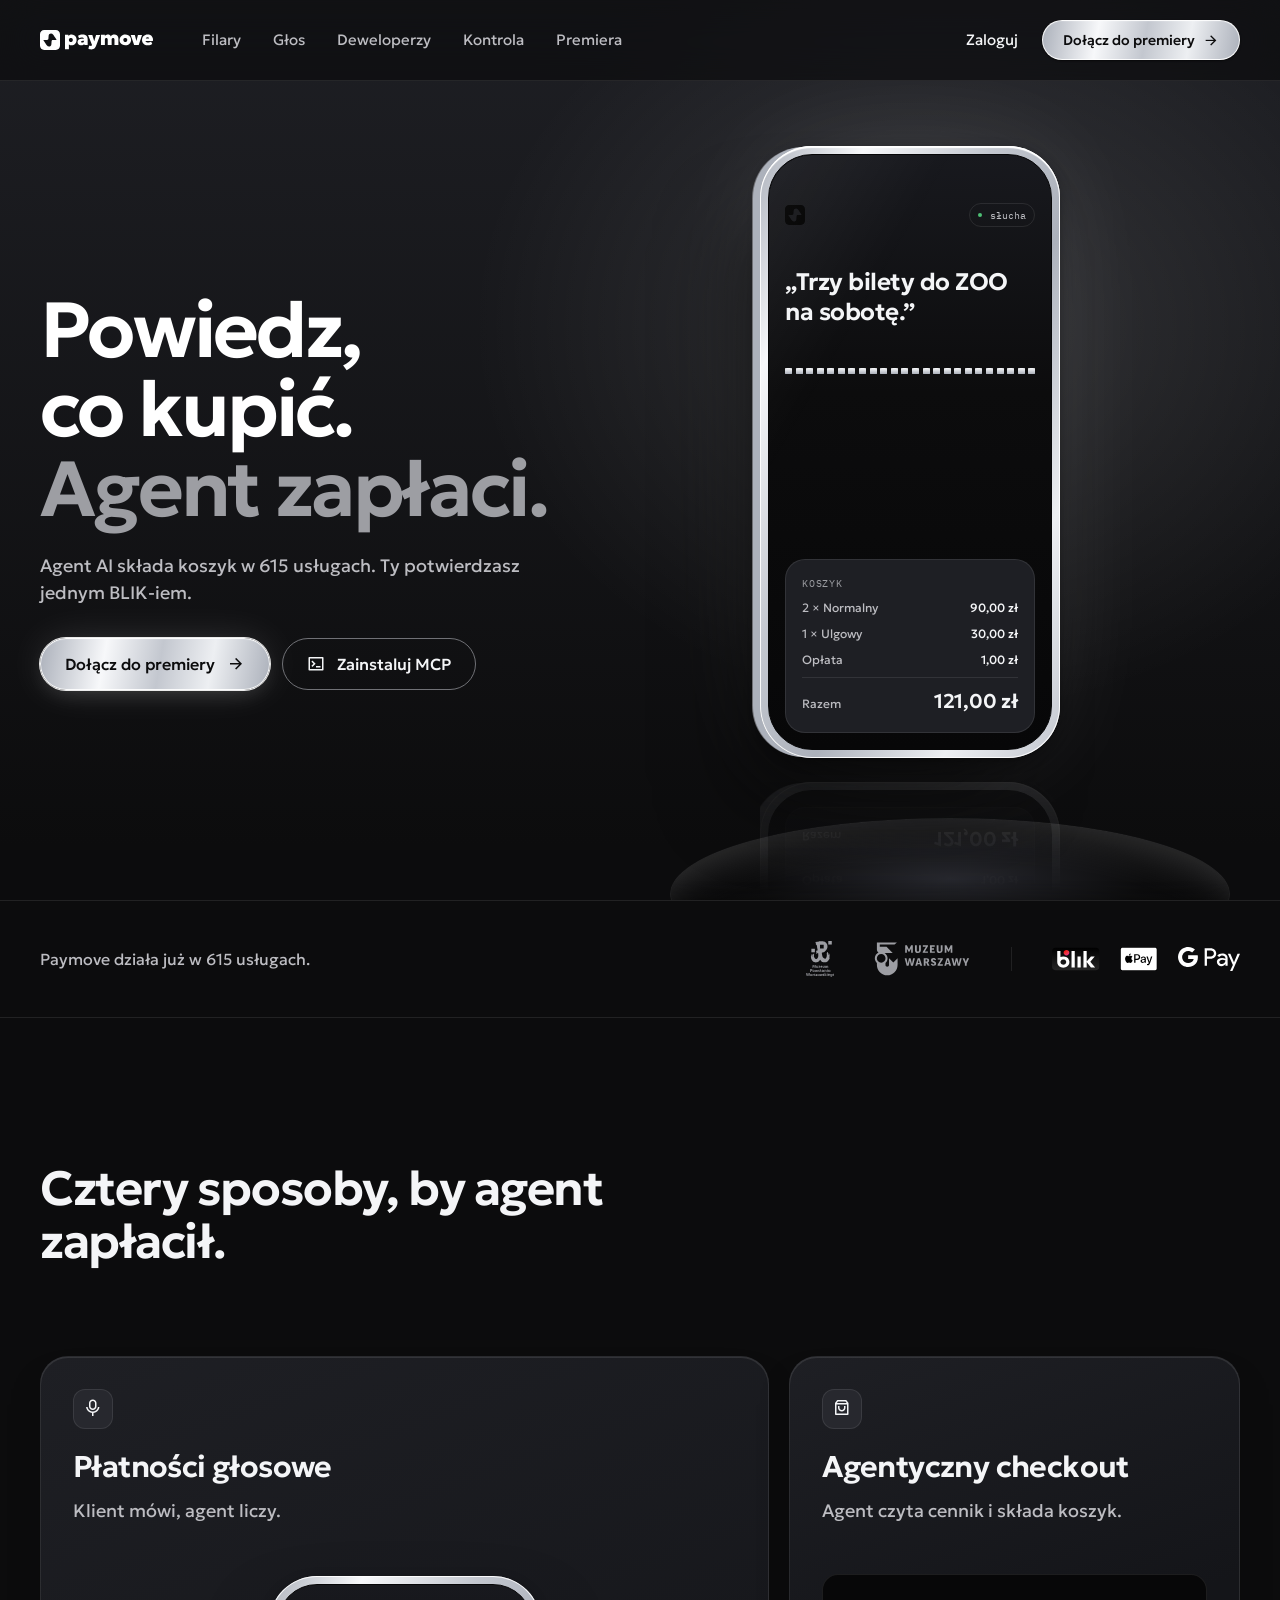
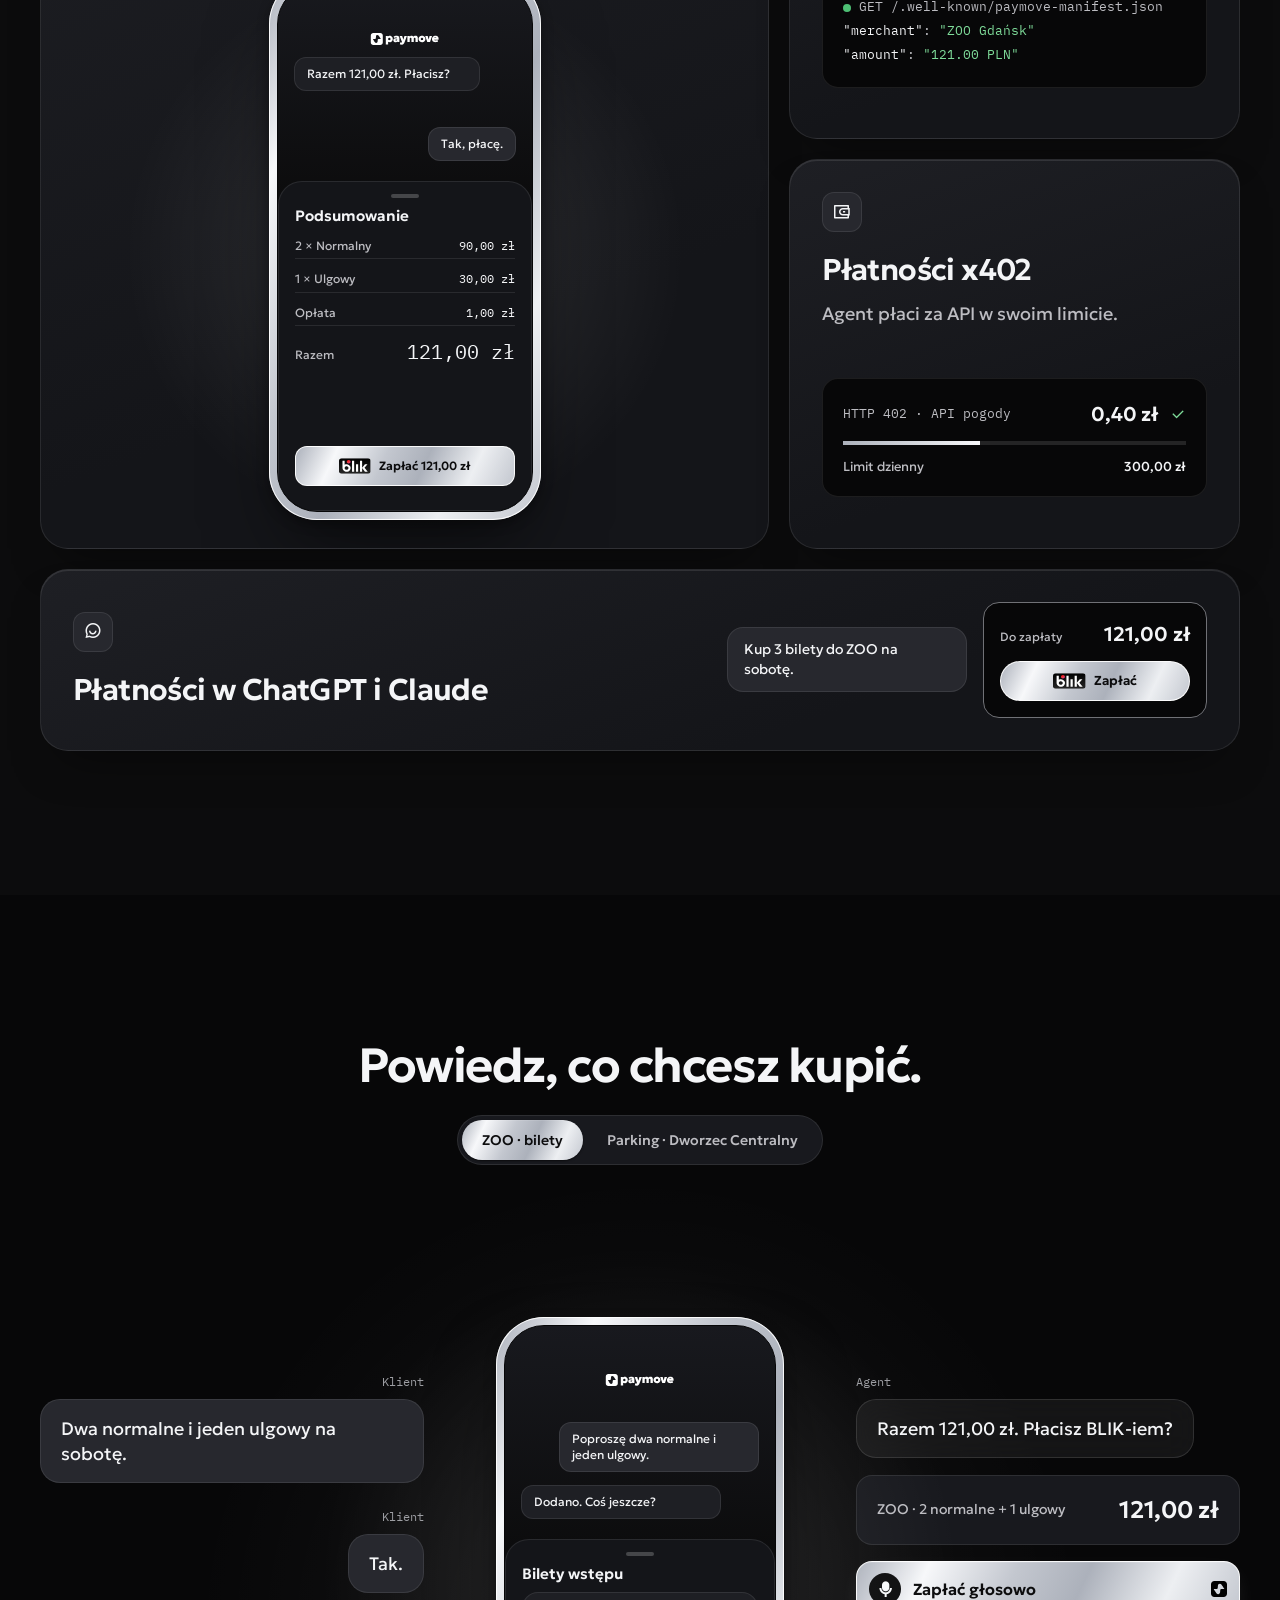
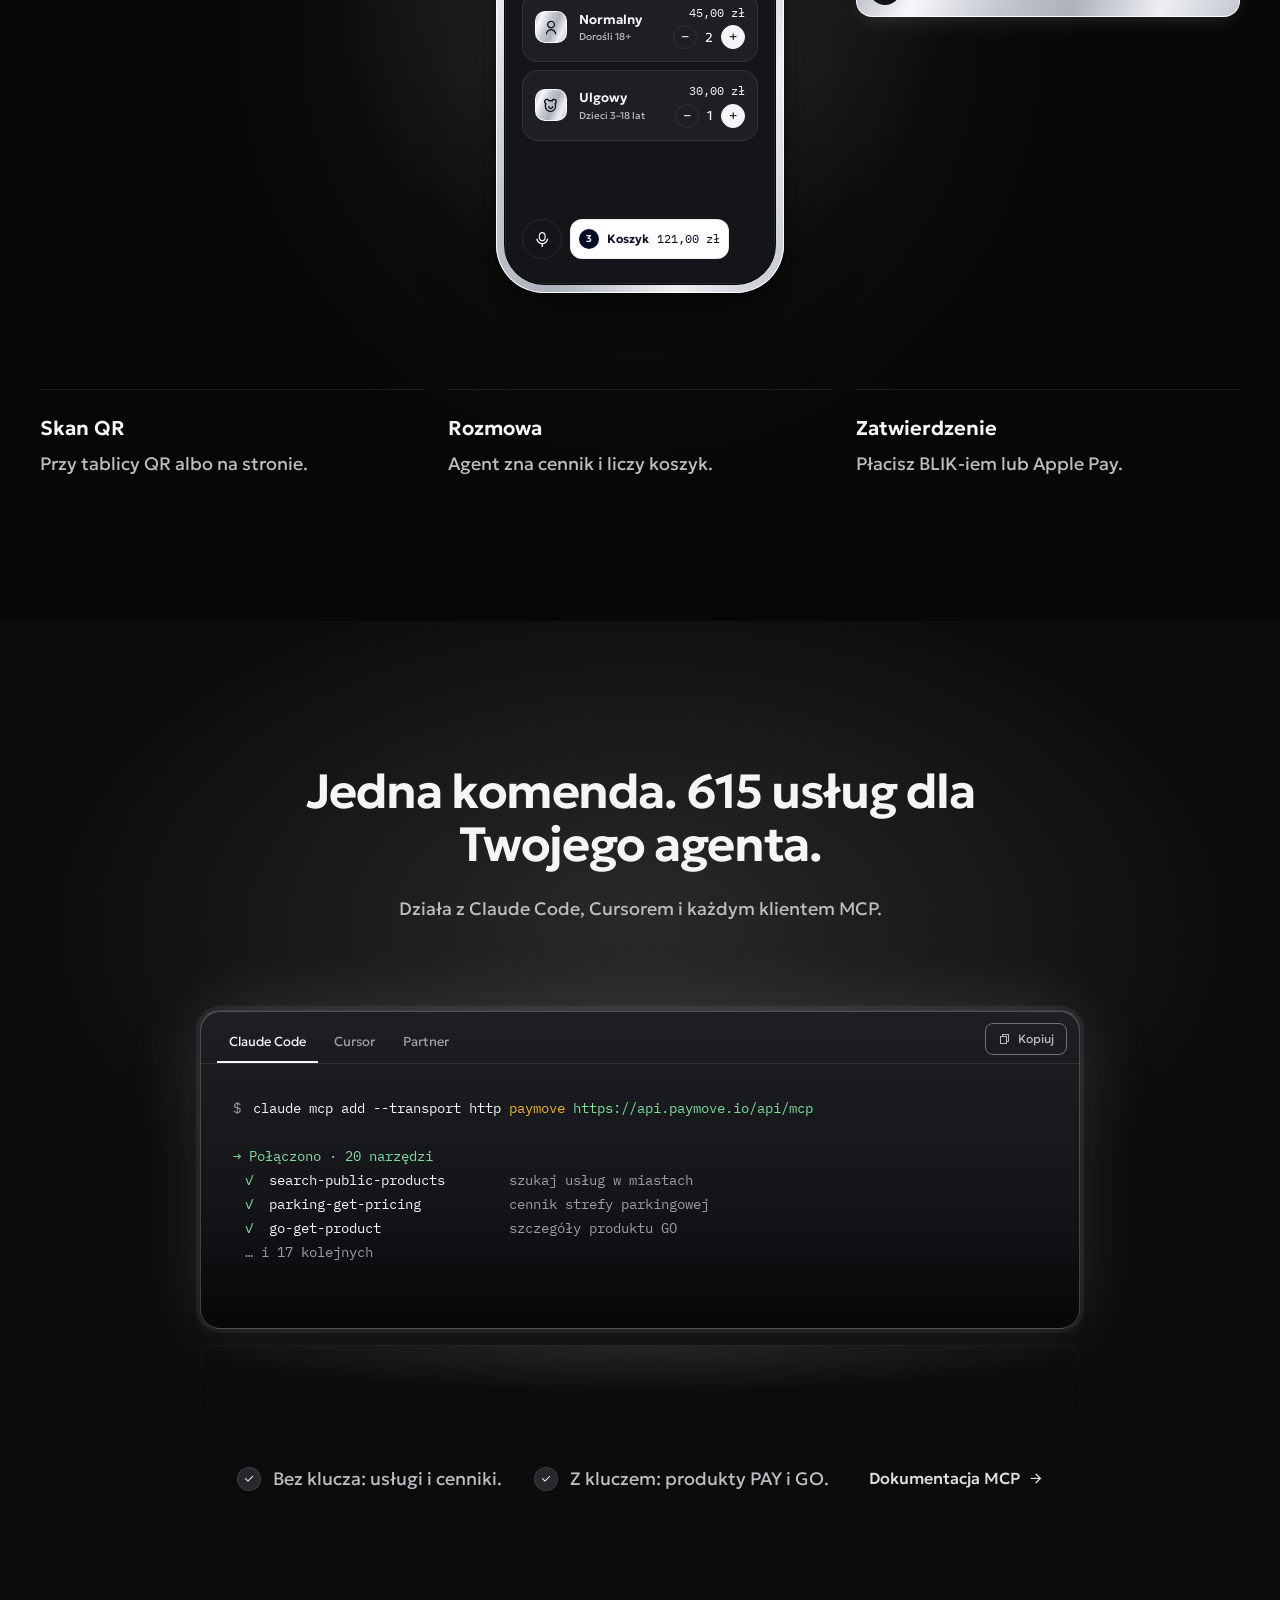
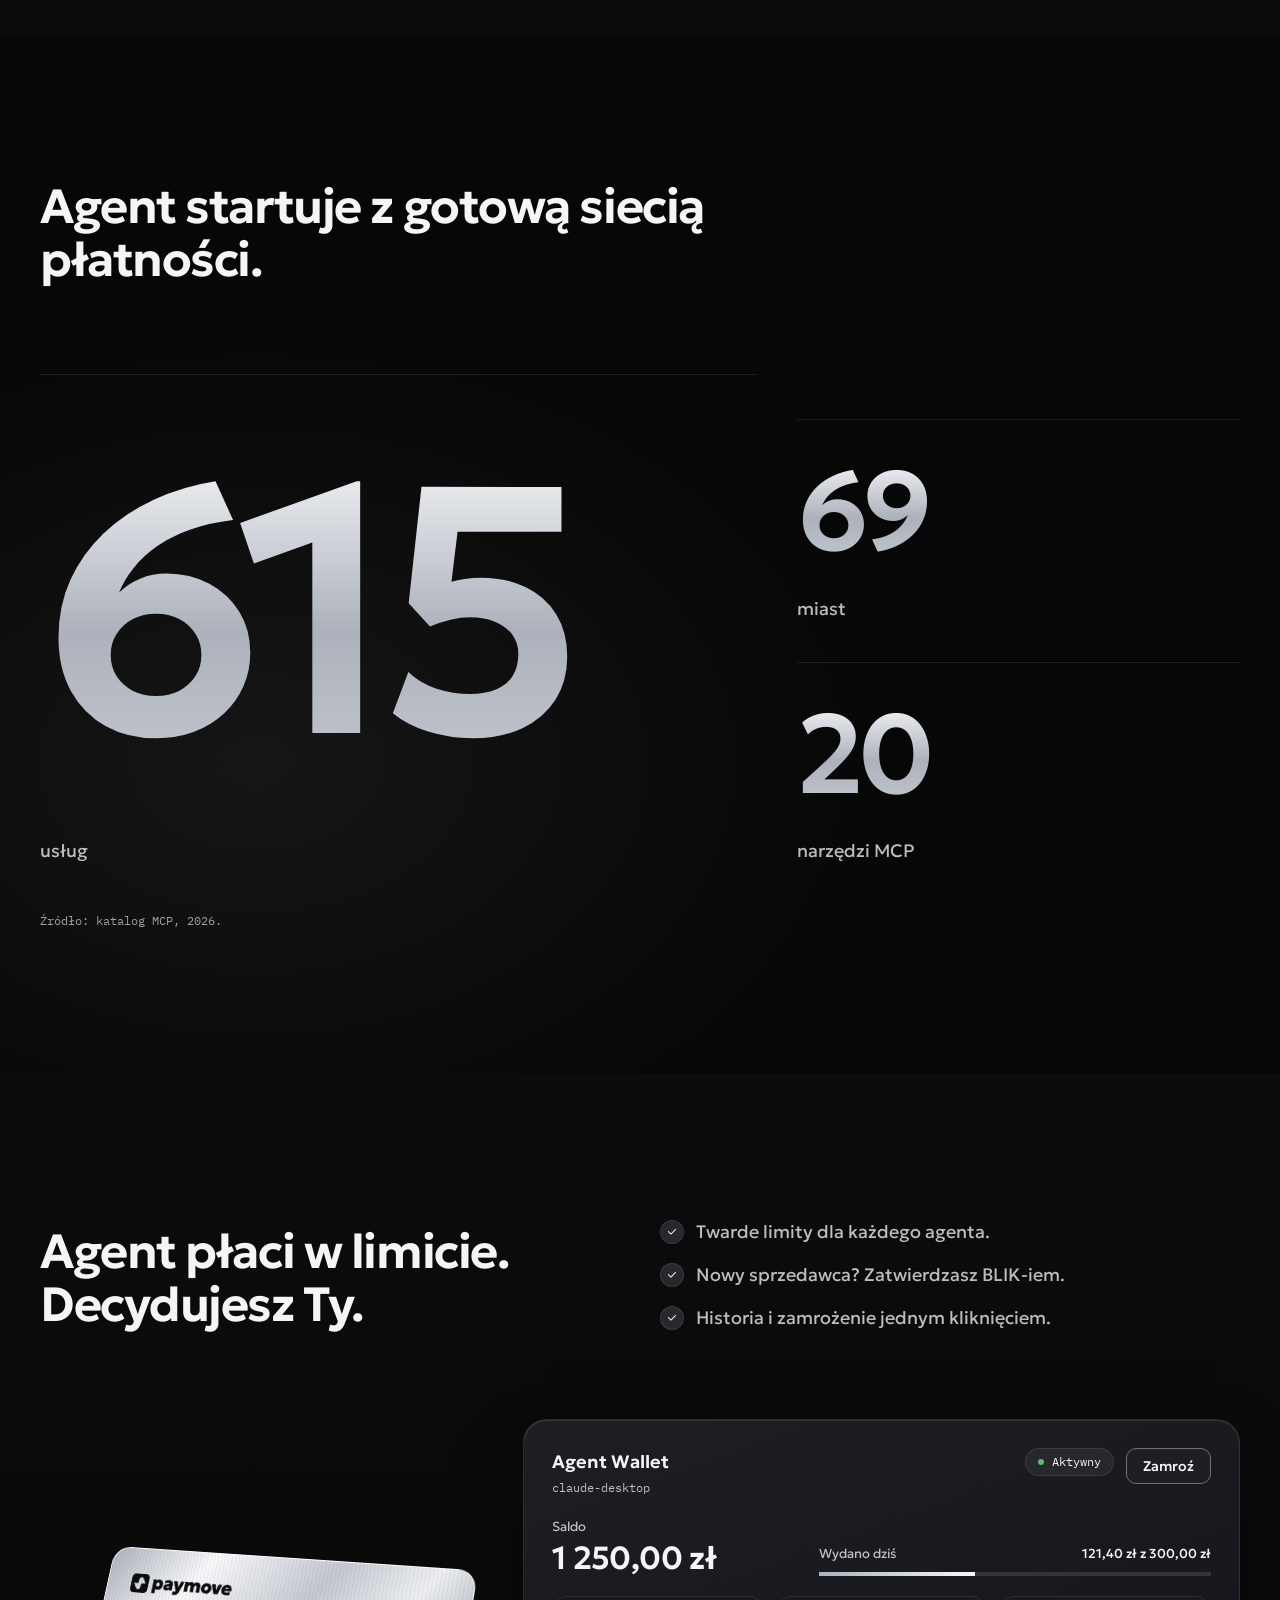
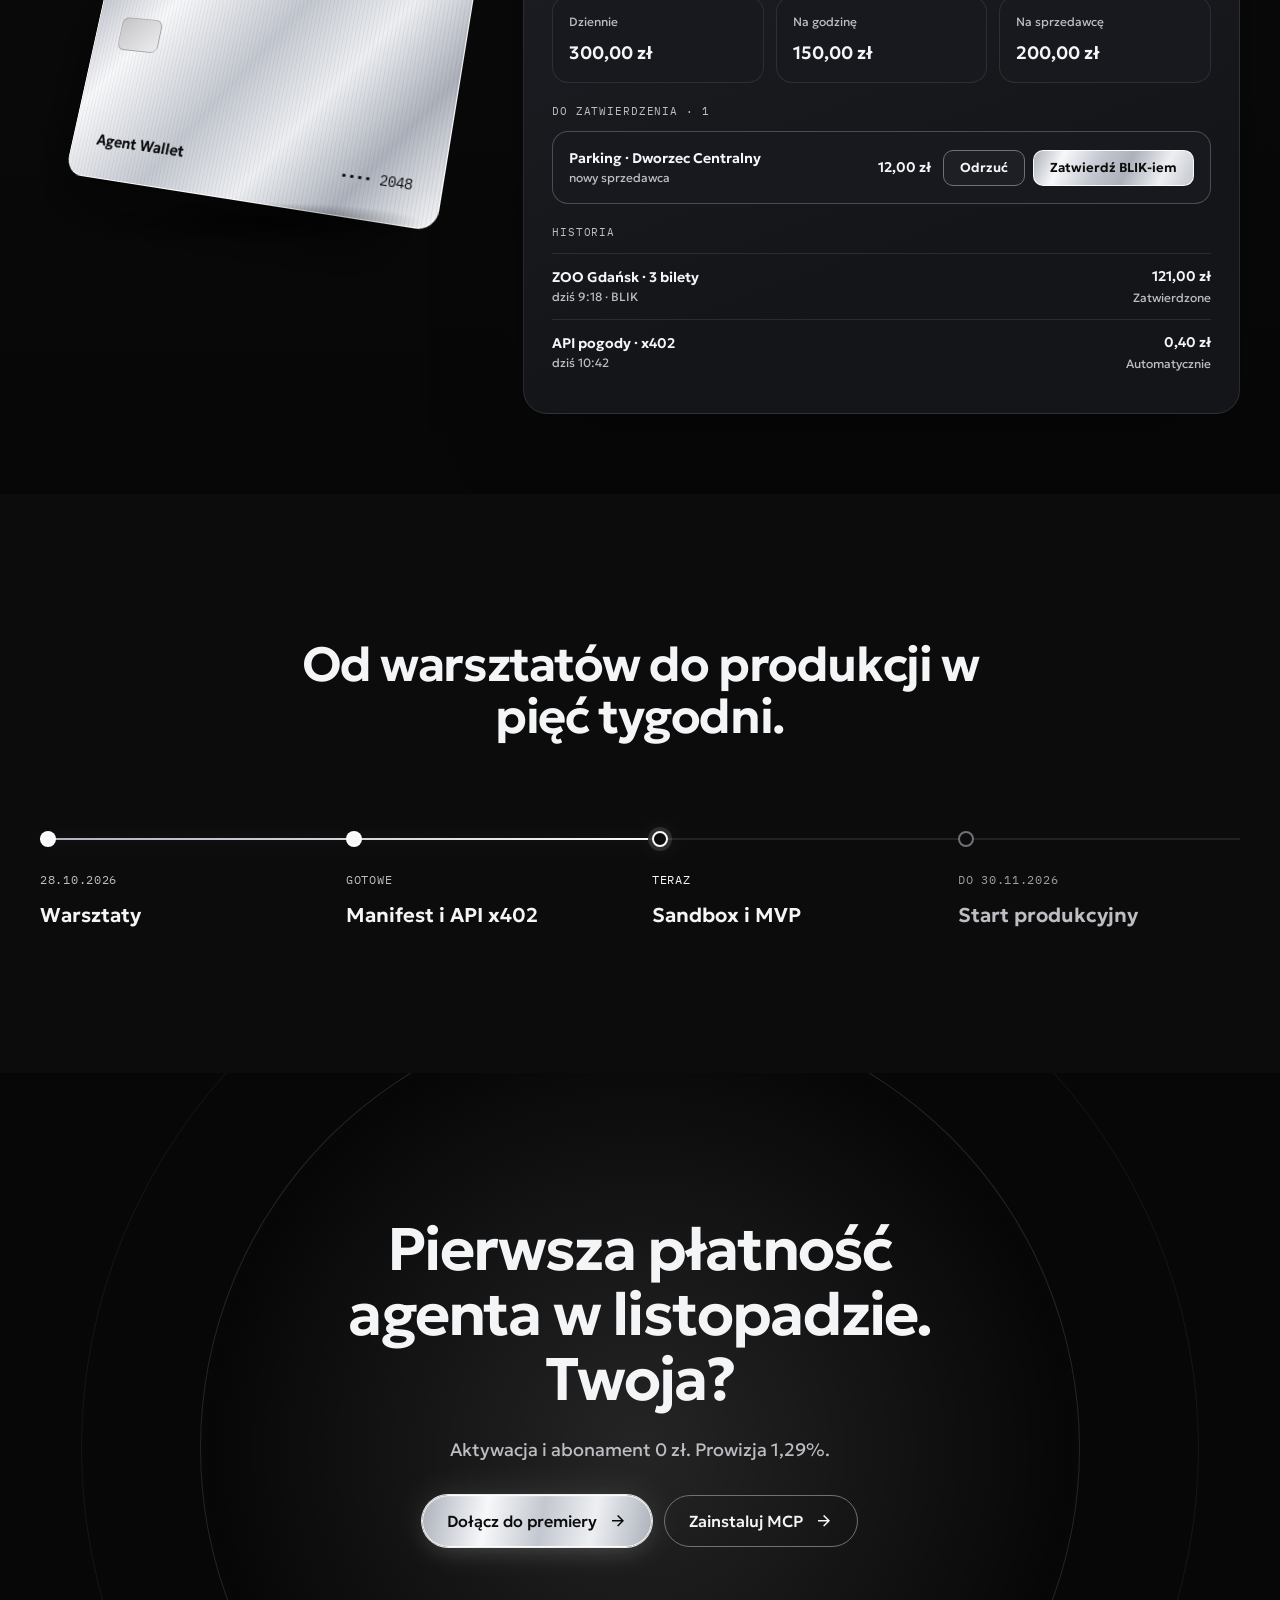
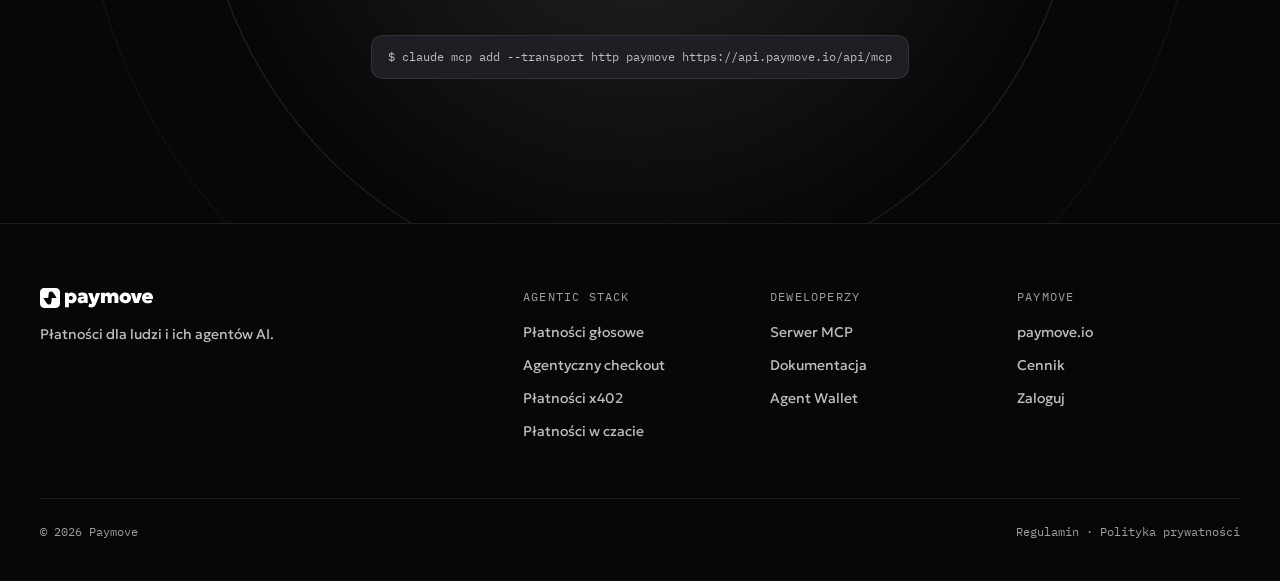
==== commit 62b2e644: "www v4: pełna strona w kierunku A (Revolut Metal), v3.1 zachowana jako v3.1.html" ====
--- a/index.html
+++ b/index.html
@@ -4,16 +4,18 @@
 <meta charset="utf-8">
 <meta name="viewport" content="width=device-width,initial-scale=1">
 <meta name="robots" content="noindex,nofollow">
-<meta name="paymove-www-version" content="v3.1">
-<title>Paymove Agentic Stack · płatności dla agentów AI (podgląd v3.1)</title>
-<meta name="description" content="Agent AI kupuje głosem, w czacie albo przez API. Ty zatwierdzasz BLIK-iem.">
+<meta name="paymove-www-version" content="v4">
+<title>Paymove Agentic Stack · płatności dla agentów AI (podgląd v4)</title>
+<meta name="description" content="Powiedz, co kupić. Agent AI składa koszyk, Ty zatwierdzasz BLIK-iem.">
 <link rel="preload" href="assets/fonts/Geologica-SemiBold.ttf" as="font" type="font/ttf" crossorigin>
 <link rel="stylesheet" href="assets/tokens.css">
 <link rel="stylesheet" href="assets/icons/remixicon.css">
-<link rel="stylesheet" href="assets/styles.css">
+<link rel="stylesheet" href="assets/hero-base.css">
+<link rel="stylesheet" href="assets/hero-a.css">
+<link rel="stylesheet" href="assets/v4.css">
 <link rel="icon" href="assets/img/sygnet.svg">
 </head>
-<body data-version="v3.1">
+<body class="hx hx-a v4 theme-dark" data-version="v4">
 <a class="skip" href="#main">Przejdź do treści</a>
 <header class="nav theme-dark" id="top">
   <div class="wrap">
@@ -27,43 +29,56 @@
   </div>
 </header>
 <main id="main">
-<section class="hero theme-dark" id="hero">
-  <div class="wrap hero-grid">
-    <div class="hero-copy">
-      <div class="eyebrow mono">Paymove Agentic Stack</div>
-      <h1>„Trzy bilety do ZOO na sobotę.” <span>Zapłacone.</span></h1>
-      <p class="lead"><span class="d-only">Agent AI kupuje głosem, w czacie albo przez API. Ty zatwierdzasz BLIK-iem. 615 usług, 69 miast.</span><span class="m-only">Agent kupuje głosem albo w czacie. Ty zatwierdzasz BLIK-iem.</span></p>
+<section class="hx-hero" id="hero">
+  <div class="wrap hx-grid">
+    <div class="hx-copy">
+      <h1>Powiedz, co&nbsp;kupić. <span>Agent zapłaci.</span></h1>
+      <p class="lead">Agent AI składa koszyk w&nbsp;615 usługach. Ty potwierdzasz jednym BLIK-iem.</p>
       <div class="ctas">
         <a class="btn btn-metal glow" href="#start">Dołącz do premiery <i class="ri-arrow-right-line" aria-hidden="true"></i></a>
         <a class="btn btn-ghost" href="#deweloperzy"><i class="ri-terminal-box-line" aria-hidden="true"></i> Zainstaluj MCP</a>
       </div>
     </div>
-    <div class="hero-stage ss-stage" id="mock-hero">
-      <div class="phone phone-light theme-light mock" data-mock aria-hidden="true">
-        <div class="screen">
-          <div class="ok-ring"><i class="ri-check-line"></i></div>
-          <div class="p-title">Płatność potwierdzona</div>
-          <div class="ticket-card">
-            <svg class="arcs" viewBox="0 0 200 200" aria-hidden="true"><circle cx="200" cy="0" r="60"/><circle cx="200" cy="0" r="100"/><circle cx="200" cy="0" r="140"/><circle cx="200" cy="0" r="180"/></svg>
-            <div class="tc-top"><img src="assets/img/logo-ink.svg" alt="" width="80" height="14"><span class="mono tc-kind">Bilet wstępu</span></div>
-            <div class="tc-name">ZOO — bilety wstępu</div>
-            <div class="tc-sub">2 × Normalny · 1 × Ulgowy</div>
-            <div class="tc-meta"><div><span>Data</span><b>sob. 7.11.2026</b></div><div><span>Wejście</span><b>do 17:00</b></div><div><span>Osoby</span><b>3</b></div></div>
-            <div class="tc-cut"></div>
-            <div class="tc-bottom">
-              <div class="tc-qr"><img src="assets/img/qr.svg" alt="" width="84" height="84"></div>
-              <div class="tc-info"><span>Nr biletu</span><b class="mono">ZOO-2611-0001</b><span>Zapłacono</span><b class="mono">121,00 zł · BLIK</b><em>Bilet jednorazowy. Pokaż kod przy wejściu.</em></div>
-            </div>
-          </div>
-          <div class="fsp" aria-hidden="true"></div><div class="p-actions"><span class="p-act"><i class="ri-file-pdf-2-line"></i>Pobierz PDF</span><span class="p-act"><i class="ri-mail-line"></i>Wyślij ponownie</span></div>
-          <div class="home-ind"></div>
-        </div>
-      </div>
-    </div>
-  </div>
-</section>
-
-<section class="clients" id="klienci" aria-label="Klienci i metody płatności">
+    <div class="hx-stage-box">
+      <div class="ss-stage hx-stage" id="hx-stage" data-mark="listen" role="img" aria-label="Animacja: klient mówi „Trzy bilety do ZOO na sobotę”, agent liczy koszyk 121,00 zł, płatność BLIK zostaje potwierdzona, a bilet z kodem QR pojawia się w telefonie.">
+        <div class="hx-spot" aria-hidden="true"></div>
+        <div class="hx-plinth" aria-hidden="true"></div>
+        <div class="hx-obj">
+      <div class="hx-phone theme-dark" data-mock>
+        <div class="hx-screen">
+          <div class="hx-top"><img src="assets/img/sygnet.svg" alt="" width="20" height="20"><b>Paymove</b><span class="hx-live mono"><em></em><span class="lv lv-1">słucha</span><span class="lv lv-2">płacę</span><span class="lv lv-3">gotowe</span></span></div>
+          <div class="hx-talk">
+            <p class="hx-q"><span style="--i:0">„Trzy</span> <span style="--i:1">bilety</span> <span style="--i:2">do</span> <span style="--i:3">ZOO</span> <span style="--i:4">na</span> <span style="--i:5">sobotę.”</span></p>
+            <div class="hx-wave"><i style="--i:0"></i><i style="--i:1"></i><i style="--i:2"></i><i style="--i:3"></i><i style="--i:4"></i><i style="--i:5"></i><i style="--i:6"></i><i style="--i:7"></i><i style="--i:8"></i><i style="--i:9"></i><i style="--i:10"></i><i style="--i:11"></i><i style="--i:12"></i><i style="--i:13"></i><i style="--i:14"></i><i style="--i:15"></i><i style="--i:16"></i><i style="--i:17"></i><i style="--i:18"></i><i style="--i:19"></i><i style="--i:20"></i><i style="--i:21"></i><i style="--i:22"></i><i style="--i:23"></i></div>
+            <div class="fsp"></div>
+            <div class="hx-cart"><span class="mono">Koszyk</span><div class="hx-cr"><span>2 × Normalny</span><b>90,00 zł</b></div><div class="hx-cr"><span>1 × Ulgowy</span><b>30,00 zł</b></div><div class="hx-cr"><span>Opłata</span><b>1,00 zł</b></div><div class="hx-ct"><span>Razem</span><b>121,00 zł</b></div></div>
+          </div>
+          <div class="hx-ticket theme-light">
+            <div class="tk-hero"><div class="tk-top"><img src="assets/img/logo-ink.svg" alt="" width="80" height="14"><i class="ri-bear-smile-line" aria-hidden="true"></i></div><div class="fsp"></div><div class="tk-id"><div class="tk-name">ZOO · wstęp</div><div class="tk-meta"><div><span>Data</span><b>sob. 7.11</b></div><div><span>Osoby</span><b>3</b></div></div></div></div>
+            <div class="tk-cut"></div>
+            <div class="tk-bot"><img class="tk-qr" src="assets/img/qr.svg" alt="" width="112" height="112"><div class="tk-info"><b class="mono">121,00 zł</b></div></div>
+            <div class="hx-acts"><span><i class="ri-file-pdf-2-line"></i>PDF</span></div>
+          </div>
+          <div class="hx-sheet">
+            <div class="hx-grab"></div>
+            <div class="hx-sh-h"><img src="assets/img/blik-badge.svg" alt="BLIK" width="49" height="24"><span>Potwierdź w banku</span></div>
+            <div class="hx-ring-box">
+              <svg class="hx-ring" viewBox="0 0 120 120" aria-hidden="true"><circle class="r-bg" cx="60" cy="60" r="54"/><circle class="r-fg" cx="60" cy="60" r="54" pathLength="100"/></svg>
+              <div class="hx-ring-c"><b>121,00 zł</b><span>ZOO · 3 bilety</span></div>
+            </div>
+            <div class="hx-sh-st"><span class="st-wait">Czekam na bank…</span><span class="st-ok"><i class="ri-check-line"></i>Zapłacono</span></div>
+          </div>
+        </div>
+      </div>
+        </div>
+        <div class="hx-toast hx-glass" data-mock><span class="hx-ok"><i class="ri-check-line"></i></span><div><b>Zapłacono BLIK-iem</b><span>121,00 zł</span></div></div>
+        <div class="hx-wallet hx-glass" data-mock><div class="hw-h"><b>Agent Wallet</b></div><div class="hw-amt"><b>121,40 zł</b><span>/ 300 zł</span></div><div class="hw-bar"><i></i></div></div>
+      </div>
+    </div>
+  </div>
+</section>
+
+<section class="v4-clients" id="klienci" aria-label="Klienci i metody płatności">
   <div class="wrap">
     <p>Paymove działa już w 615 usługach.</p>
     <div class="logos">
@@ -72,29 +87,30 @@
       <div class="pays" data-logo-row>
         <img src="assets/img/blik-badge.svg" alt="BLIK" width="49" height="24">
         <img src="assets/img/applepay-mark.svg" alt="Apple Pay" width="38" height="24">
-        <img src="assets/img/gpay.svg" alt="Google Pay" width="62" height="24">
-      </div>
-    </div>
-  </div>
-</section>
-
-<section id="filary" data-phi-section>
-  <div class="wrap">
-    <div class="head" data-phi-head>
+        <img src="assets/img/gpay-white.svg" alt="Google Pay" width="62" height="24">
+      </div>
+    </div>
+  </div>
+</section>
+
+<section id="filary" class="v4-filary" data-phi-section>
+  <div class="wrap">
+    <div class="head" data-phi-head data-reveal>
       <h2>Cztery sposoby, by agent zapłacił.</h2>
     </div>
     <div class="carousel" id="filary-car" aria-roledescription="karuzela" aria-label="Cztery filary">
       <div class="bento" data-track tabindex="0" aria-label="Filary, przewiń w bok">
-        <article class="tile tile-wide t-voice" id="tile-glos" aria-label="Płatności głosowe">
+        <article class="tile t-voice" id="tile-glos" aria-label="Płatności głosowe" data-reveal>
           <div class="tile-copy">
             <span class="chip"><i class="ri-mic-line" aria-hidden="true"></i></span>
-            <h3><span class="d-only">Płatności głosowe</span><span class="m-only">Głos. <em>Klient mówi, agent liczy.</em></span></h3>
-            <p class="d-only">Klient mówi, agent liczy.</p>
+            <h3>Płatności głosowe</h3>
+            <p>Klient mówi, agent liczy.</p>
           </div>
           <div class="tile-stage">
-            <div class="phone phone-dark phone-sm theme-dark mock" data-mock aria-hidden="true">
-              <div class="screen">
-                <img class="p-logo" src="assets/img/logo-white.svg" alt="" width="58" height="10">
+            <div class="tv-glow" aria-hidden="true"></div>
+            <div class="mphone mock" data-mock aria-hidden="true" data-parallax="-0.03">
+              <div class="mscreen">
+                <img class="p-logo" src="assets/img/logo-white.svg" alt="" width="70" height="12">
                 <div class="pb in">Razem 121,00 zł. Płacisz?</div>
                 <div class="pb out">Tak, płacę.</div>
                 <div class="sheet">
@@ -104,62 +120,52 @@
                   <div class="sh-r"><span>1 × Ulgowy</span><b class="mono">30,00 zł</b></div>
                   <div class="sh-r"><span>Opłata</span><b class="mono">1,00 zł</b></div>
                   <div class="sh-tot"><span>Razem</span><b class="mono">121,00 zł</b></div>
-                  <div class="sh-btn"><i class="ri-wallet-3-line"></i>Przejdź do płatności<i class="ri-arrow-right-line"></i></div>
+                  <div class="fsp"></div>
+                  <div class="sh-btn"><img src="assets/img/blik-badge.svg" alt="" width="33" height="16">Zapłać 121,00 zł</div>
                 </div>
-                <div class="home-ind"></div>
               </div>
             </div>
           </div>
         </article>
-        <article class="tile t-checkout" id="tile-checkout" aria-label="Agentyczny checkout">
+        <article class="tile t-checkout" id="tile-checkout" aria-label="Agentyczny checkout" data-reveal>
           <div class="tile-copy">
             <span class="chip"><i class="ri-shopping-bag-3-line" aria-hidden="true"></i></span>
-            <h3><span class="d-only">Agentyczny checkout</span><span class="m-only">Checkout. <em>Agent składa koszyk.</em></span></h3>
-            <p class="d-only">Agent czyta cennik i składa koszyk.</p>
+            <h3>Agentyczny checkout</h3>
+            <p>Agent czyta cennik i składa koszyk.</p>
           </div>
           <div class="tile-stage">
-            <div class="codewin theme-dark mock" data-mock aria-hidden="true">
-              <div class="mono"><span class="dot-ok"></span> GET /.well-known/paymove-manifest.json</div>
-              <div class="mono">{</div>
-              <div class="mono">&nbsp;&nbsp;<span class="k">"merchant"</span>: <span class="s">"ZOO Gdańsk"</span>,</div>
-              <div class="mono">&nbsp;&nbsp;<span class="k">"amount"</span>: <span class="s">"121.00 PLN"</span></div>
-              <div class="mono">}</div>
+            <div class="codewin mock" data-mock aria-hidden="true">
+              <div class="mono"><span class="dot-ok"></span>GET /.well-known/paymove-manifest.json</div>
+              <div class="mono"><span class="k">"merchant"</span>: <span class="s">"ZOO Gdańsk"</span></div>
+              <div class="mono"><span class="k">"amount"</span>: <span class="s">"121.00 PLN"</span></div>
             </div>
           </div>
         </article>
-        <article class="tile t-x402 theme-dark" id="tile-x402" aria-label="Płatności x402">
+        <article class="tile t-x402" id="tile-x402" aria-label="Płatności x402" data-reveal>
           <div class="tile-copy">
             <span class="chip"><i class="ri-wallet-3-line" aria-hidden="true"></i></span>
-            <h3><span class="d-only">Płatności x402</span><span class="m-only">x402. <em>Agent płaci za API.</em></span></h3>
-            <p class="d-only">Agent płaci za API w swoim limicie.</p>
+            <h3>Płatności x402</h3>
+            <p>Agent płaci za API w swoim limicie.</p>
           </div>
           <div class="tile-stage">
-            <div class="cards mock" data-mock aria-hidden="true">
-              <div class="vcard vc-cobalt"><b>121,00 zł</b><i class="ri-wallet-3-line"></i></div>
-              <div class="vcard vc-white theme-light"><b>480,00 zł</b><i class="ri-wallet-3-line"></i></div>
-              <div class="vcard vc-graphite"><b>1 250,00 zł</b><i class="ri-wallet-3-line"></i><div class="vc-foot"><img src="assets/img/logo-white.svg" alt="" width="64" height="11"><span class="mono">•••• 2048</span></div></div>
+            <div class="x402 mock" data-mock aria-hidden="true">
+              <div class="x-row"><span class="mono">HTTP 402 · API pogody</span><b>0,40 zł</b><i class="ri-check-line"></i></div>
+              <div class="x-meter"><span></span></div>
+              <div class="x-foot"><span>Limit dzienny</span><b>300,00 zł</b></div>
             </div>
           </div>
         </article>
-        <article class="tile tile-wide t-chat" id="tile-czat" aria-label="Płatności w czacie">
+        <article class="tile t-chat" id="tile-czat" aria-label="Płatności w czacie" data-reveal>
           <div class="tile-copy">
             <span class="chip"><i class="ri-chat-smile-2-line" aria-hidden="true"></i></span>
-            <h3><span class="d-only">Płatności w czacie</span><span class="m-only">Czat. <em>Płatność w ChatGPT i Claude.</em></span></h3>
-            <p class="d-only">Płatność Paymove w ChatGPT i Claude.</p>
-            <div class="pays sm d-only" data-logo-row>
-              <img src="assets/img/blik-badge.svg" alt="BLIK" width="37" height="18">
-              <img src="assets/img/applepay-mark.svg" alt="Apple Pay" width="28" height="18">
-              <img src="assets/img/gpay.svg" alt="Google Pay" width="46" height="18">
-            </div>
+            <h3>Płatności w ChatGPT i Claude</h3>
           </div>
           <div class="tile-stage">
             <div class="chatwin mock" data-mock aria-hidden="true">
               <div class="cb">Kup 3 bilety do ZOO na sobotę.</div>
               <div class="widget">
-                <div class="wg-brand">Paymove</div>
                 <div class="wg-row"><span>Do zapłaty</span><b>121,00 zł</b></div>
-                <div class="wg-method"><img src="assets/img/blik-badge.svg" alt="BLIK" width="29" height="14"><span class="mono">BLIK ••• 204</span></div>
-                <div class="wg-btn">Zapłać 121,00 zł <i class="ri-arrow-right-line"></i></div>
+                <div class="wg-btn"><img src="assets/img/blik-badge.svg" alt="" width="33" height="16">Zapłać</div>
               </div>
             </div>
           </div>
@@ -176,19 +182,20 @@
   </div>
 </section>
 
-<section class="theme-dark glos" id="glos" data-phi-section>
-  <div class="wrap">
-    <div class="head center" data-phi-head>
+<section class="v4-glos glos" id="glos" data-phi-section>
+  <div class="wrap">
+    <div class="head center" data-phi-head data-reveal>
       <h2>Powiedz, co chcesz kupić.</h2>
       <div class="seg" role="tablist" aria-label="Scenariusz">
         <button role="tab" id="t-zoo" aria-selected="true" aria-controls="voice-panel" data-scn="zoo"><span class="d-only">ZOO · bilety</span><span class="m-only">ZOO</span></button>
         <button role="tab" id="t-park" aria-selected="false" aria-controls="voice-panel" data-scn="park" tabindex="-1"><span class="d-only">Parking · Dworzec Centralny</span><span class="m-only">Parking</span></button>
       </div>
     </div>
-    <div class="voice-panel" id="voice-panel" role="tabpanel" aria-labelledby="t-zoo">
+    <div class="voice-panel ss-stage" id="voice-panel" role="tabpanel" aria-labelledby="t-zoo">
       <div class="vp-phone">
-        <div class="phone phone-dark mock" data-mock aria-hidden="true" id="mock-cart">
-          <div class="screen">
+        <div class="vp-halo" aria-hidden="true"></div>
+        <div class="mphone mock" data-mock aria-hidden="true" id="mock-cart" data-parallax="-0.03">
+          <div class="mscreen">
             <img class="p-logo" src="assets/img/logo-white.svg" alt="" width="70" height="12">
             <div class="pb out" data-k="pq">Poproszę dwa normalne i jeden ulgowy.</div>
             <div class="pb in">Dodano. Coś jeszcze?</div>
@@ -197,41 +204,40 @@
               <div class="sh-t" data-k="ct">Bilety wstępu</div>
               <div class="item"><span class="it-ico"><i class="ri-user-line" data-ki="i1"></i></span><div class="it-txt"><b data-k="r1">Normalny</b><span data-k="d1">Dorośli 18+</span></div><div class="it-r"><b class="mono" data-k="p1">45,00 zł</b><span class="stepper"><i>−</i><span data-k="q1">2</span><i class="plus">+</i></span></div></div>
               <div class="item"><span class="it-ico"><i class="ri-bear-smile-line" data-ki="i2"></i></span><div class="it-txt"><b data-k="r2">Ulgowy</b><span data-k="d2">Dzieci 3–18 lat</span></div><div class="it-r"><b class="mono" data-k="p2">30,00 zł</b><span class="stepper"><i>−</i><span data-k="q2">1</span><i class="plus">+</i></span></div></div>
-              <div class="fsp" aria-hidden="true"></div><div class="cartbar"><span class="mic"><i class="ri-mic-line"></i></span><span class="cart-pill theme-light"><span class="cnt" data-k="cnt">3</span>Koszyk<b class="mono" data-k="tot">121,00 zł</b><i class="ri-arrow-right-line"></i></span></div>
-            </div>
-            <div class="home-ind"></div>
+              <div class="cartbar"><span class="mic"><i class="ri-mic-line"></i></span><span class="cart-pill theme-light"><span class="cnt" data-k="cnt">3</span>Koszyk<b class="mono" data-k="tot">121,00 zł</b></span></div>
+            </div>
           </div>
         </div>
       </div>
       <div class="convo" id="mock-voice">
-        <div class="line client"><span class="who mono">Klient</span><span class="bubble" data-k="c1">Dwa normalne i jeden ulgowy na sobotę.</span></div>
-        <div class="line agent"><span class="who mono">Agent</span><span class="bubble" data-k="a1">Razem 121,00 zł. Płacisz BLIK-iem?</span></div>
-        <div class="line client"><span class="who mono">Klient</span><span class="bubble" data-k="c2">Tak.</span></div>
-        <div class="sum"><span data-k="t">ZOO · 2 normalne + 1 ulgowy</span><b data-k="amt">121,00 zł</b></div>
-        <button class="paybar" type="button" data-pay><span class="pb-mic"><i class="ri-mic-fill" aria-hidden="true"></i></span><span class="pb-l">Zapłać głosowo</span><img class="pb-sig" src="assets/img/sygnet.svg" alt="" width="16" height="16"></button>
-      </div>
-    </div>
-    <ol class="steps">
-      <li class="step"><div class="step-t">Skan QR</div><p><span class="d-only">Zaczynasz przy tablicy QR albo na stronie.</span><span class="m-only">Przy tablicy QR albo na stronie.</span></p></li>
-      <li class="step"><div class="step-t">Rozmowa</div><p><span class="d-only">Agent zna cennik i liczy koszyk.</span><span class="m-only">Agent liczy koszyk.</span></p></li>
-      <li class="step"><div class="step-t">Zatwierdzenie</div><p><span class="d-only">Widzisz kwotę, płacisz BLIK-iem lub Apple Pay.</span><span class="m-only">Płacisz BLIK-iem lub Apple Pay.</span></p></li>
+        <div class="cv-l">
+          <div class="line client"><span class="who mono">Klient</span><span class="bubble" data-k="c1">Dwa normalne i jeden ulgowy na sobotę.</span></div>
+          <div class="line client"><span class="who mono">Klient</span><span class="bubble" data-k="c2">Tak.</span></div>
+        </div>
+        <div class="cv-r">
+          <div class="line agent"><span class="who mono">Agent</span><span class="bubble" data-k="a1">Razem 121,00 zł. Płacisz BLIK-iem?</span></div>
+          <div class="sum"><span data-k="t">ZOO · 2 normalne + 1 ulgowy</span><b data-k="amt">121,00 zł</b></div>
+          <button class="paybar" type="button" data-pay><span class="pb-mic"><i class="ri-mic-fill" aria-hidden="true"></i></span><span class="pb-l">Zapłać głosowo</span><img class="pb-sig" src="assets/img/sygnet.svg" alt="" width="16" height="16"></button>
+        </div>
+      </div>
+    </div>
+    <ol class="steps" data-reveal>
+      <li class="step"><div class="step-t">Skan QR</div><p>Przy tablicy QR albo na stronie.</p></li>
+      <li class="step"><div class="step-t">Rozmowa</div><p>Agent zna cennik i liczy koszyk.</p></li>
+      <li class="step"><div class="step-t">Zatwierdzenie</div><p>Płacisz BLIK-iem lub Apple Pay.</p></li>
     </ol>
   </div>
 </section>
 
-<section class="dev" id="deweloperzy">
-  <div class="wrap split">
-    <div class="copy">
+<section class="v4-dev dev" id="deweloperzy" data-phi-section>
+  <div class="wrap">
+    <div class="head center" data-phi-head data-reveal>
       <h2>Jedna komenda. 615 usług dla <span class="d-only">Twojego </span>agenta.</h2>
-      <p class="lead"><span class="d-only">Działa z Claude Code, Cursorem i każdym klientem MCP.</span><span class="m-only">Działa z Claude Code i Cursorem.</span></p>
-      <ul class="checks strong">
-        <li><i class="ri-check-line" aria-hidden="true"></i><span><span class="d-only">Bez klucza: wyszukiwanie usług i cenniki.</span><span class="m-only">Bez klucza: usługi i cenniki.</span></span></li>
-        <li><i class="ri-check-line" aria-hidden="true"></i><span><span class="d-only">Z kluczem: własne produkty PAY i GO.</span><span class="m-only">Z kluczem: produkty PAY i GO.</span></span></li>
-      </ul>
-      <a class="link" href="https://docs.paymove.io/">Dokumentacja MCP <i class="ri-arrow-right-line" aria-hidden="true"></i></a>
-    </div>
-    <div class="term-col">
-      <div class="term theme-dark mock" data-mock id="mock-term">
+      <p class="lead">Działa z Claude Code, Cursorem i każdym klientem MCP.</p>
+    </div>
+    <div class="term-obj" data-reveal>
+      <div class="term-beam" aria-hidden="true"></div>
+      <div class="term mock" data-mock id="mock-term">
         <div class="term-bar">
           <div class="ttabs" role="tablist" aria-label="Klient MCP">
             <button role="tab" aria-selected="true" aria-controls="term-body" data-cli="claude">Claude Code</button>
@@ -251,80 +257,104 @@
           </div>
         </div>
       </div>
-    </div>
-  </div>
-</section>
-
-<section class="theme-dark liczby" id="liczby" data-phi-section>
-  <div class="wrap">
-    <div class="head" data-phi-head>
-      <h2><span class="d-only">Agent startuje z gotową siecią płatności.</span><span class="m-only">Gotowa sieć płatności na start.</span></h2>
+      <div class="term-floor" aria-hidden="true"></div>
+    </div>
+    <div class="dev-foot" data-reveal>
+      <ul class="checks">
+        <li><i class="ri-check-line" aria-hidden="true"></i><span>Bez klucza: usługi i cenniki.</span></li>
+        <li><i class="ri-check-line" aria-hidden="true"></i><span>Z kluczem: produkty PAY i GO.</span></li>
+      </ul>
+      <a class="link" href="https://docs.paymove.io/">Dokumentacja MCP <i class="ri-arrow-right-line" aria-hidden="true"></i></a>
+    </div>
+  </div>
+</section>
+
+<section class="v4-liczby liczby" id="liczby" data-phi-section>
+  <div class="wrap">
+    <div class="head" data-phi-head data-reveal>
+      <h2>Agent startuje z gotową siecią płatności.</h2>
     </div>
     <div class="stats">
-      <div class="stat"><div class="stat-n">615</div><div class="stat-l">usług</div></div>
-      <div class="stat"><div class="stat-n">69</div><div class="stat-l">miast</div></div>
-      <div class="stat"><div class="stat-n">20</div><div class="stat-l">narzędzi MCP</div></div>
+      <div class="stat stat-xl" data-reveal><div class="stat-n">615</div><div class="stat-l">usług</div></div>
+      <div class="stat-side">
+        <div class="stat" data-reveal><div class="stat-n">69</div><div class="stat-l">miast</div></div>
+        <div class="stat" data-reveal><div class="stat-n">20</div><div class="stat-l">narzędzi MCP</div></div>
+      </div>
     </div>
     <small class="source mono">Źródło: katalog MCP, 2026.</small>
   </div>
 </section>
 
-<section class="ctrl" id="kontrola">
-  <div class="wrap split g62">
-    <div class="copy">
+<section class="v4-ctrl ctrl" id="kontrola" data-phi-section>
+  <div class="wrap">
+    <div class="ctrl-head head" data-phi-head data-reveal>
       <h2>Agent płaci w limicie. Decydujesz Ty.</h2>
       <ul class="checks">
-        <li><i class="ri-check-line" aria-hidden="true"></i><span><span class="d-only">Portfel z twardymi limitami dla każdego agenta.</span><span class="m-only">Każdy agent ma portfel z limitami.</span></span></li>
-        <li><i class="ri-check-line" aria-hidden="true"></i><span><span class="d-only">Nowy sprzedawca albo limit przekroczony? Zatwierdzasz BLIK-iem.</span><span class="m-only">Nowy sprzedawca? Zatwierdzasz BLIK-iem.</span></span></li>
-        <li><i class="ri-check-line" aria-hidden="true"></i><span><span class="d-only">Pełna historia i zamrożenie portfela jednym kliknięciem.</span><span class="m-only">Historia i zamrożenie jednym kliknięciem.</span></span></li>
+        <li><i class="ri-check-line" aria-hidden="true"></i><span>Twarde limity dla każdego agenta.</span></li>
+        <li><i class="ri-check-line" aria-hidden="true"></i><span>Nowy sprzedawca? Zatwierdzasz BLIK-iem.</span></li>
+        <li><i class="ri-check-line" aria-hidden="true"></i><span>Historia i zamrożenie jednym kliknięciem.</span></li>
       </ul>
     </div>
-    <div class="wallet mock" data-mock id="mock-wallet">
-      <div class="w-head">
-        <div><div class="w-name">Agent Wallet</div><div class="mono w-id">claude-desktop</div></div>
-        <span class="w-status mono"><span class="dot"></span><span id="w-status">Aktywny</span></span>
-        <button class="w-freeze" role="switch" aria-checked="false" id="w-freeze">Zamroź</button>
-      </div>
-      <div class="w-bal">
-        <div><div class="w-lab">Saldo</div><div class="w-big">1 250,00 zł</div></div>
-        <div class="w-spent"><div class="w-sp-r"><span>Wydano dziś</span><b>121,40 zł z 300,00 zł</b></div><div class="meter"><span></span></div></div>
-      </div>
-      <div class="w-lims">
-        <div class="lim"><span>Dziennie</span><b>300,00 zł</b></div>
-        <div class="lim"><span>Na godzinę</span><b>150,00 zł</b></div>
-        <div class="lim"><span>Na sprzedawcę</span><b>200,00 zł</b></div>
-      </div>
-      <div class="w-sec mono">Do zatwierdzenia · <span id="w-pend-n">1</span></div>
-      <div class="w-pend" id="w-pend">
-        <div><div class="w-strong">Parking · Dworzec Centralny</div><div class="w-sub">nowy sprzedawca</div></div>
-        <div class="acts"><b>12,00 zł</b><button class="w-btn ghost" data-act="reject">Odrzuć</button><button class="w-btn" data-act="approve">Zatwierdź BLIK-iem</button></div>
-      </div>
-      <div class="w-sec mono">Historia</div>
-      <div class="w-hist" id="w-hist">
-        <div class="h-row"><div><div class="w-strong">ZOO Gdańsk · 3 bilety</div><div class="w-sub">dziś 9:18 · BLIK</div></div><div class="h-amt"><b>121,00 zł</b><span>Zatwierdzone</span></div></div>
-        <div class="h-row"><div><div class="w-strong">API pogody · x402</div><div class="w-sub">dziś 10:42</div></div><div class="h-amt"><b>0,40 zł</b><span>Automatycznie</span></div></div>
-      </div>
-    </div>
-  </div>
-</section>
-
-<section id="premiera" class="premiera" data-phi-section>
-  <div class="wrap">
-    <div class="head" data-phi-head>
-      <h2><span class="d-only">Od warsztatów do produkcji w pięć tygodni.</span><span class="m-only">Produkcja w pięć tygodni.</span></h2>
-    </div>
-    <ol class="timeline">
-      <li class="ms done"><span class="when mono">28.10.2026</span><span class="ms-t">Warsztaty</span></li>
-      <li class="ms done"><span class="when mono">Gotowe</span><span class="ms-t">Manifest i API x402</span></li>
-      <li class="ms now" aria-current="step"><span class="when mono">Teraz</span><span class="ms-t">Sandbox i MVP</span></li>
-      <li class="ms next"><span class="when mono">do 30.11.2026</span><span class="ms-t">Start produkcyjny</span></li>
-    </ol>
-  </div>
-</section>
-
-<section class="start theme-dark" id="start" data-phi-section>
-  <div class="wrap">
-    <div class="head center" data-phi-head>
+    <div class="ctrl-stage ss-stage" id="ctrl-stage">
+      <div class="mcard-box" aria-hidden="true" data-parallax="-0.05">
+        <div class="mcard">
+          <span class="mc-logo"></span>
+          <span class="mc-chip"></span>
+          <div class="mc-foot"><b>Agent Wallet</b><span class="mono">•••• 2048</span></div>
+        </div>
+        <div class="mcard-shadow"></div>
+      </div>
+      <div class="wallet mock" data-mock id="mock-wallet">
+        <div class="w-head">
+          <div><div class="w-name">Agent Wallet</div><div class="mono w-id">claude-desktop</div></div>
+          <span class="w-status mono"><span class="dot"></span><span id="w-status">Aktywny</span></span>
+          <button class="w-freeze" role="switch" aria-checked="false" id="w-freeze">Zamroź</button>
+        </div>
+        <div class="w-bal">
+          <div><div class="w-lab">Saldo</div><div class="w-big">1 250,00 zł</div></div>
+          <div class="w-spent"><div class="w-sp-r"><span>Wydano dziś</span><b>121,40 zł z 300,00 zł</b></div><div class="meter"><span></span></div></div>
+        </div>
+        <div class="w-lims">
+          <div class="lim"><span>Dziennie</span><b>300,00 zł</b></div>
+          <div class="lim"><span>Na godzinę</span><b>150,00 zł</b></div>
+          <div class="lim"><span>Na sprzedawcę</span><b>200,00 zł</b></div>
+        </div>
+        <div class="w-sec mono">Do zatwierdzenia · <span id="w-pend-n">1</span></div>
+        <div class="w-pend" id="w-pend">
+          <div><div class="w-strong">Parking · Dworzec Centralny</div><div class="w-sub">nowy sprzedawca</div></div>
+          <div class="acts"><b>12,00 zł</b><button class="w-btn ghost" data-act="reject">Odrzuć</button><button class="w-btn" data-act="approve">Zatwierdź BLIK-iem</button></div>
+        </div>
+        <div class="w-sec mono">Historia</div>
+        <div class="w-hist" id="w-hist">
+          <div class="h-row"><div><div class="w-strong">ZOO Gdańsk · 3 bilety</div><div class="w-sub">dziś 9:18 · BLIK</div></div><div class="h-amt"><b>121,00 zł</b><span>Zatwierdzone</span></div></div>
+          <div class="h-row"><div><div class="w-strong">API pogody · x402</div><div class="w-sub">dziś 10:42</div></div><div class="h-amt"><b>0,40 zł</b><span>Automatycznie</span></div></div>
+        </div>
+      </div>
+    </div>
+  </div>
+</section>
+
+<section id="premiera" class="v4-premiera premiera" data-phi-section>
+  <div class="wrap">
+    <div class="head center" data-phi-head data-reveal>
+      <h2>Od warsztatów do produkcji w pięć tygodni.</h2>
+    </div>
+    <div class="rail-box" data-reveal>
+      <div class="rail" aria-hidden="true"><span class="rail-fill"></span></div>
+      <ol class="timeline">
+        <li class="ms done"><span class="node" aria-hidden="true"></span><span class="when mono">28.10.2026</span><span class="ms-t">Warsztaty</span></li>
+        <li class="ms done"><span class="node" aria-hidden="true"></span><span class="when mono">Gotowe</span><span class="ms-t">Manifest i API x402</span></li>
+        <li class="ms now" aria-current="step"><span class="node" aria-hidden="true"></span><span class="when mono">Teraz</span><span class="ms-t">Sandbox i MVP</span></li>
+        <li class="ms next"><span class="node" aria-hidden="true"></span><span class="when mono">do 30.11.2026</span><span class="ms-t">Start produkcyjny</span></li>
+      </ol>
+    </div>
+  </div>
+</section>
+
+<section class="v4-start start" id="start" data-phi-section>
+  <div class="st-halo" aria-hidden="true"></div>
+  <div class="wrap">
+    <div class="head center" data-phi-head data-reveal>
       <h2>Pierwsza płatność agenta w listopadzie. Twoja?</h2>
       <p class="lead">Aktywacja i abonament 0 zł. Prowizja 1,29%.</p>
       <div class="ctas">
@@ -337,7 +367,7 @@
 </section>
 </main>
 
-<footer class="theme-dark">
+<footer class="v4-footer">
   <div class="wrap">
     <div class="f-grid">
       <div class="f-brand"><img src="assets/img/logo-white.svg" alt="Paymove" width="114" height="20"><span>Płatności dla ludzi i ich agentów AI.</span></div>
@@ -350,6 +380,8 @@
     <div class="f-bot mono"><span>© 2026 Paymove</span><span>Regulamin · Polityka prywatności</span></div>
   </div>
 </footer>
+<script src="assets/hero-motion.js" defer></script>
 <script src="assets/app.js" defer></script>
+<script src="assets/v4.js" defer></script>
 </body>
 </html>
--- a/assets/hero-base.css
+++ b/assets/hero-base.css
@@ -0,0 +1,131 @@
+/* Paymove · hero A/B — baza wspólna (tokeny i fonty z v3.1). Kolory WYŁĄCZNIE z tokens.css. Spacing 4/8. */
+@font-face{font-family:Geologica;src:url(fonts/Geologica-Regular.ttf) format("truetype");font-weight:400;font-display:swap}
+@font-face{font-family:Geologica;src:url(fonts/Geologica-Medium.ttf) format("truetype");font-weight:500;font-display:swap}
+@font-face{font-family:Geologica;src:url(fonts/Geologica-SemiBold.ttf) format("truetype");font-weight:600;font-display:swap}
+@font-face{font-family:"Plex Mono";src:url(fonts/IBMPlexMono-Regular.ttf) format("truetype");font-weight:400;font-display:swap}
+:root{--fs-h1:78px;--fs-h2:48px;--fs-h3:30px;--fs-body:18px;--gutter:40px;--wrap:1280px;--r-ctl:999px;
+  --ease:cubic-bezier(.2,.7,.2,1);--spring:cubic-bezier(.3,1.35,.5,1);--font:Geologica,system-ui,sans-serif;--mono:"Plex Mono",ui-monospace,monospace}
+@media (max-width:900px){:root{--fs-h1:42px;--fs-h2:26px;--fs-h3:20px;--fs-body:16px;--gutter:20px}}
+*,*::before,*::after{box-sizing:border-box}
+html{-webkit-text-size-adjust:100%}
+body{margin:0;font-family:var(--font);font-size:var(--fs-body);line-height:1.5;background:var(--bg);color:var(--text-primary);-webkit-font-smoothing:antialiased;overflow-x:hidden}
+h1,h2,h3,p,ol{margin:0;padding:0}ol{list-style:none}img{display:block}a{color:inherit;text-decoration:none}em{font-style:normal}b{font-weight:600}
+:focus-visible{outline:2px solid var(--focus-ring);outline-offset:2px;border-radius:8px}
+.mono{font-family:var(--mono);font-weight:400}
+.wrap{max-width:calc(var(--wrap) + 2*var(--gutter));margin:0 auto;padding:0 var(--gutter)}
+h1{font-size:var(--fs-h1);line-height:1.02;font-weight:600;letter-spacing:-.035em}
+h1 span{display:block;color:var(--text-tertiary)}
+h2{font-size:var(--fs-h2);line-height:1.1;font-weight:600;letter-spacing:-.03em}
+h3{font-size:var(--fs-h3);line-height:1.2;font-weight:600;letter-spacing:-.02em}
+.lead{color:var(--text-secondary);max-width:34em}
+.btn{display:inline-flex;align-items:center;justify-content:center;gap:12px;height:52px;padding:0 24px;border-radius:var(--r-ctl);font-weight:500;font-size:16px;line-height:1;border:1px solid transparent;white-space:nowrap;transition:transform .2s var(--ease)}
+.btn i{font-size:18px}
+.btn-metal{color:var(--on-metal);border-color:var(--metal-edge);background:linear-gradient(100deg,var(--metal-4) 0%,var(--metal-1) 28%,var(--metal-2) 52%,var(--metal-3) 74%,var(--metal-4) 100%);box-shadow:inset 0 1px 0 var(--highlight-inner),0 1px 2px var(--shadow-key)}
+.btn-metal.glow{box-shadow:inset 0 1px 0 var(--highlight-inner),0 0 0 1px var(--metal-edge),0 8px 24px -4px var(--hero-glow-2),0 12px 40px 4px var(--hero-glow-2),0 0 32px var(--glow-accent)}
+.btn-metal:hover{transform:translateY(-1px)}
+.btn-ghost{border-color:var(--border-strong);color:var(--text-primary)}
+.btn-sm{height:40px;padding:0 20px;font-size:14px;gap:8px}.btn-sm i{font-size:16px}
+.ctas{display:flex;gap:12px;flex-wrap:wrap}
+/* nav */
+.hx-nav{position:relative;z-index:5}
+.hx-nav .wrap{display:flex;align-items:center;gap:32px;height:80px}
+.hx-logo{margin-right:auto}
+.hx-login{font-size:15px}
+/* płatności */
+.hx-pays{display:flex;align-items:center;gap:20px}
+.hx-pays img{height:24px;width:auto}
+/* kroki pod hero */
+.hx-steps{padding:96px 0 112px}
+.hx-steps h2{margin-bottom:48px}
+.hx-steps-l{display:grid;grid-template-columns:repeat(3,1fr);gap:40px}
+.hx-steps-l li{display:flex;flex-direction:column;gap:12px;padding-top:24px;border-top:1px solid var(--border-hairline)}
+.hx-steps-l .mono{font-size:13px;color:var(--text-tertiary)}
+.hx-steps-l p{color:var(--text-secondary)}
+@media (max-width:900px){.hx-nav .wrap{height:64px;gap:16px}.hx-nav .btn-sm{display:none}.hx-steps{padding:64px 0 72px}.hx-steps h2{margin-bottom:32px}.hx-steps-l{grid-template-columns:1fr;gap:24px}}
+
+/* ============ makieta: telefon z sekwencją głos → BLIK → bilet ============ */
+.hx-stage{position:relative;text-align:left}
+.hx-obj{position:absolute}
+.hx-phone{position:relative;width:300px;height:612px;padding:8px;border-radius:52px;color:var(--text-primary)}
+.hx-screen{position:relative;height:100%;border-radius:44px;overflow:hidden;background:var(--bg);border:1px solid var(--border-hairline);display:flex;flex-direction:column;padding:48px 16px 16px}
+.hx-top{display:flex;align-items:center;gap:8px;font-size:13px}
+.hx-top img{width:20px;height:20px}
+.hx-live{margin-left:auto;display:inline-flex;align-items:center;gap:4px;height:24px;padding:0 8px;border-radius:12px;border:1px solid var(--border-hairline);font-size:10px;color:var(--text-secondary)}
+.hx-live em{width:4px;height:4px;border-radius:2px;background:var(--success)}
+.hx-talk{flex:1 1 0;min-height:0;display:flex;flex-direction:column;gap:20px;margin-top:40px;will-change:transform,opacity;transition:opacity .5s var(--ease),transform .6s var(--ease)}
+.hx-q{font-size:24px;line-height:1.25;font-weight:600;letter-spacing:-.02em}
+.hx-q span{display:inline;opacity:.16;transition:opacity .35s var(--ease)}
+.hx-wave{display:flex;align-items:center;gap:4px;height:48px}
+.hx-wave i{flex:1;height:100%;border-radius:2px;background:linear-gradient(180deg,var(--metal-1),var(--metal-4));transform:scaleY(.12);transform-origin:center}
+.hx-cart{display:flex;flex-direction:column;gap:8px;padding:16px;border-radius:20px;background:var(--surface);border:1px solid var(--border-hairline);font-size:12px;opacity:0;visibility:hidden;transform:translateY(12px);will-change:transform;transition:opacity .4s var(--ease),transform .5s var(--spring),visibility 0s .5s}
+.hx-cart .mono{font-size:10px;letter-spacing:.08em;text-transform:uppercase;color:var(--text-tertiary)}
+.hx-cr,.hx-ct{display:flex;justify-content:space-between;color:var(--text-secondary)}
+.hx-cr b{font-weight:500;color:var(--text-primary)}
+.hx-ct{padding-top:8px;border-top:1px solid var(--border-hairline);align-items:baseline}
+.hx-ct b{font-size:20px;color:var(--text-primary);letter-spacing:-.01em}
+/* arkusz BLIK */
+.hx-sheet{position:absolute;left:16px;right:16px;bottom:16px;display:flex;flex-direction:column;gap:12px;padding:16px;will-change:transform;border-radius:32px;background:var(--surface);border:1px solid var(--border-hairline);box-shadow:0 -12px 32px var(--shadow-ambient);transform:translateY(110%);visibility:hidden;transition:transform .6s var(--spring),visibility 0s .6s}
+.hx-grab{width:36px;height:4px;margin:0 auto 4px;border-radius:2px;background:var(--border-strong)}
+.hx-sh-h{display:flex;align-items:center;gap:12px;font-size:13px;font-weight:500}
+.hx-sh-h img{flex:none;height:24px;width:auto}
+.hx-sh-amt{display:flex;justify-content:space-between;align-items:baseline;font-size:12px;color:var(--text-secondary)}
+.hx-sh-amt b{font-size:28px;color:var(--text-primary);letter-spacing:-.02em}
+.hx-bar{height:4px;border-radius:2px;background:var(--border-hairline);overflow:hidden}
+.hx-bar i{display:block;height:100%;width:100%;background:var(--success);transform:scaleX(0);transform-origin:left;transition:transform 1.6s linear}
+.hx-sh-st{position:relative;height:20px;font-size:12px;color:var(--text-secondary)}
+.hx-sh-st span{position:absolute;inset:0;display:flex;align-items:center;gap:4px;transition:opacity .3s}
+.hx-sh-st .st-ok{opacity:0;color:var(--success-text);font-weight:600}
+/* bilet drukowany */
+.hx-ticket{position:absolute;left:16px;right:16px;top:104px;bottom:16px;will-change:transform;display:flex;flex-direction:column;gap:8px;padding:16px;border-radius:20px;background:var(--surface);border:1px solid var(--border-hairline);color:var(--text-primary);box-shadow:0 2px 4px var(--shadow-ambient),0 24px 48px -16px var(--shadow-key);clip-path:inset(0 0 100% 0 round 20px);visibility:hidden;transition:clip-path 1.1s var(--ease),visibility 0s 1.1s}
+.tk-top{display:flex;justify-content:space-between;align-items:center}
+.tk-top img{height:14px;width:auto}
+.tk-top .mono{font-size:9px;letter-spacing:.1em;text-transform:uppercase;color:var(--text-tertiary)}
+.tk-hero{flex:1 1 0;min-height:96px;display:flex;flex-direction:column;gap:8px;margin:-16px -16px 0;padding:16px;border-radius:20px 20px 0 0;border:1px solid var(--p-green-200);color:var(--p-green-900);background:radial-gradient(120% 90% at 100% 0%,var(--p-green-200),var(--p-green-50) 70%)}
+.tk-hero i{font-size:32px;line-height:1}
+.tk-name{font-size:22px;font-weight:600;letter-spacing:-.01em}
+.tk-sub{font-size:11px;color:var(--text-secondary)}
+.tk-meta{display:grid;grid-template-columns:1.2fr 1fr .6fr;gap:8px;margin-top:4px;font-size:10px}
+.tk-meta span{display:block;color:var(--p-green-800)}.tk-meta b{font-size:12px}
+.tk-cut{height:0;margin:4px -16px;border-top:1px dashed var(--border-strong)}
+.tk-bot{display:flex;gap:16px;align-items:center}
+.tk-qr{width:112px;height:112px;padding:4px;border-radius:8px;background:var(--qr-bg);border:1px solid var(--border-hairline)}
+.tk-info{display:flex;flex-direction:column;font-size:10px;color:var(--text-tertiary)}
+.tk-info b{white-space:nowrap;font-size:16px;color:var(--text-primary);margin-bottom:4px}
+.hx-acts{display:grid;grid-template-columns:1fr;gap:8px;opacity:0;visibility:hidden;transform:translateY(8px);transition:opacity .4s var(--ease),transform .5s var(--ease),visibility 0s .5s}
+.hx-acts span{display:flex;align-items:center;justify-content:center;gap:4px;height:40px;border-radius:12px;background:var(--surface-muted);border:1px solid var(--border-hairline);font-size:11px;font-weight:500}
+.s-ticket .hx-acts{opacity:1;visibility:visible;transform:none;transition-delay:.9s,.9s,0s}
+/* szkło */
+.hx-glass{position:absolute;display:flex;gap:12px;padding:16px;border-radius:20px;background:var(--text-primary-a06);border:1px solid var(--text-primary-a12);box-shadow:inset 0 1px 0 var(--highlight-inner),0 2px 4px var(--shadow-ambient),0 24px 48px -12px var(--shadow-key);-webkit-backdrop-filter:blur(20px) saturate(1.4);backdrop-filter:blur(20px) saturate(1.4);color:var(--text-primary);font-size:13px;opacity:0;visibility:hidden;transform:translateY(16px) scale(.96);will-change:transform;transition:opacity .5s var(--ease),transform .7s var(--spring),visibility 0s .7s}
+.hx-toast{align-items:center}
+.hx-toast div{display:flex;flex-direction:column}
+.hx-toast div span{font-size:12px;color:var(--text-secondary)}
+.hx-ok{display:grid;place-items:center;width:36px;height:36px;border-radius:18px;background:var(--success);color:var(--on-accent);font-size:20px}
+.hx-wallet{flex-direction:column;width:224px}
+.hw-h{display:flex;justify-content:space-between;align-items:baseline}
+.hw-h .mono{font-size:10px;color:var(--text-tertiary)}
+.hw-amt{display:flex;align-items:baseline;gap:8px}.hw-amt b{font-size:22px;letter-spacing:-.02em}.hw-amt span{font-size:12px;color:var(--text-secondary)}
+.hw-bar{height:4px;border-radius:2px;background:var(--text-primary-a12);overflow:hidden}
+.hw-bar i{display:block;height:100%;width:40%;background:linear-gradient(90deg,var(--metal-4),var(--metal-1));transform:scaleX(0);transform-origin:left;transition:transform 1.2s var(--ease) .3s}
+
+/* ============ stany (ustawia hero-motion.js; data-mark dla stageshow) ============ */
+.s-listen .hx-wave i{animation:hx-wave 1s ease-in-out infinite;animation-delay:calc(var(--i) * -73ms)}
+.s-q .hx-q span{opacity:1;transition-delay:calc(var(--i) * 160ms)}
+.s-cart .hx-wave i{animation:none;transform:scaleY(.12);transition:transform .4s}
+.s-cart .hx-cart{opacity:1;visibility:visible;transform:none;transition-delay:0s}
+.s-blik .hx-sheet{transform:none;visibility:visible;transition-delay:0s}
+.s-blik .hx-bar i{transform:scaleX(1)}
+.s-blik .hx-cart{opacity:0;visibility:hidden;transition:opacity .3s var(--ease),visibility 0s .3s}
+.s-paid .hx-sh-st .st-wait{opacity:0}.s-paid .hx-sh-st .st-ok{opacity:1}
+.s-paid .hx-glass{opacity:1;visibility:visible;transform:none;transition-delay:0s}
+.s-paid .hw-bar i{transform:scaleX(1)}
+.s-ticket .hx-talk{opacity:0;transform:translateY(-16px)}
+.s-ticket .hx-sheet{transform:translateY(110%);visibility:hidden;transition:transform .5s var(--ease),visibility 0s .5s}
+.s-ticket .hx-ticket{clip-path:inset(0 0 0 0 round 20px);visibility:visible;transition-delay:.15s,0s}
+.rewind,.rewind *{transition-duration:.25s!important;transition-delay:0s!important}
+@keyframes hx-wave{0%,100%{transform:scaleY(.18)}50%{transform:scaleY(1)}}
+@keyframes hx-float{0%,100%{translate:0 0}50%{translate:0 -8px}}
+@media (prefers-reduced-motion:reduce){*,*::before,*::after{animation:none!important;transition:none!important}}
+
+.hx-static *,.hx-static *::before,.hx-static *::after{animation:none!important;transition:none!important}
+.fsp{flex:1 1 0}
+.tk-id{display:flex;flex-direction:column;gap:8px}
--- a/assets/hero-a.css
+++ b/assets/hero-a.css
@@ -0,0 +1,43 @@
+/* Kierunek A · „Revolut Metal”: ciemna scena, reflektor z góry, srebrny telefon jako jeden obiekt na postumencie. */
+body.hx-a{background:var(--canvas)}
+.hx-a .hx-nav{background:transparent}
+.hx-a .hx-hero{position:relative;overflow:hidden;padding:24px 0 0;background:
+  radial-gradient(120% 70% at 50% -10%,var(--hero-text-a12),var(--hero-glow-fade) 55%),
+  radial-gradient(60% 40% at 50% 100%,var(--hero-glow-2),var(--hero-glow-2-fade) 70%),
+  linear-gradient(180deg,var(--hero-from),var(--canvas) 85%)}
+.hx-a .hx-grid{display:flex;flex-direction:column;align-items:center;text-align:center;gap:48px}
+.hx-a .hx-copy{display:flex;flex-direction:column;align-items:center;gap:24px;max-width:960px}
+.hx-a h1{color:var(--hero-text)}
+.hx-a .ctas{justify-content:center}
+.hx-a .hx-pays{margin-top:8px;opacity:.9}
+.hx-a .hx-stage-box{width:100%}
+.hx-a .hx-stage{height:720px;width:100%}
+/* reflektor: stożek światła i plama na podłodze */
+.hx-spot{position:absolute;left:50%;top:-120px;width:1200px;height:900px;margin-left:-600px;pointer-events:none;
+  background:conic-gradient(from 180deg at 50% 0%,transparent 158deg,var(--hero-text-a06) 170deg,var(--hero-text-a12) 180deg,var(--hero-text-a06) 190deg,transparent 202deg);
+  -webkit-mask:linear-gradient(180deg,var(--hero-text) 30%,transparent 95%);mask:linear-gradient(180deg,var(--hero-text) 30%,transparent 95%);filter:blur(8px)}
+.hx-plinth{position:absolute;left:50%;bottom:0;width:720px;height:168px;margin-left:-360px;border-radius:50%;
+  background:radial-gradient(50% 50% at 50% 40%,var(--surface-hover),var(--bg) 70%,var(--canvas));
+  border:1px solid var(--hero-text-a12);box-shadow:inset 0 24px 48px -24px var(--hero-text-a22),0 -1px 0 var(--hero-text-a06)}
+/* obiekt: srebrna rama, grubość krawędzi, rim light, odbicie */
+.hx-a .hx-obj{left:50%;top:0;margin-left:-150px;animation:hx-float 6s ease-in-out infinite}
+.hx-a .hx-phone{
+  background:linear-gradient(115deg,var(--metal-4) 0%,var(--metal-1) 18%,var(--metal-2) 40%,var(--metal-4) 58%,var(--metal-3) 80%,var(--metal-2) 100%);
+  box-shadow:inset 0 0 0 1px var(--metal-edge),inset 0 2px 1px var(--hero-text),-8px 0 0 -1px var(--metal-4),-9px 0 0 -1px var(--border-strong),0 4px 12px var(--shadow-ambient),-40px 60px 80px -20px var(--shadow-key),0 0 120px -20px var(--hero-glow-2);
+  -webkit-box-reflect:below 24px linear-gradient(transparent 82%,var(--hero-text-a12))}
+.hx-a .hx-screen{background:linear-gradient(180deg,var(--surface-muted),var(--bg) 40%,var(--canvas));border-color:var(--canvas)}
+.hx-a .hx-screen::after{content:"";position:absolute;inset:0;border-radius:inherit;pointer-events:none;background:linear-gradient(120deg,var(--hero-text-a06),transparent 30%)}
+.hx-a .hx-toast{left:calc(50% - 500px);top:368px}
+.hx-a .hx-wallet{left:calc(50% + 248px);top:160px}
+@media (max-width:900px){
+  .hx-a .hx-hero{padding-top:16px}
+  .hx-a .hx-grid{gap:32px}
+  .hx-a .hx-copy{gap:20px}
+  .hx-a .ctas{flex-direction:column;width:100%}.hx-a .ctas .btn{width:100%}
+  .hx-a .hx-stage{height:568px}
+  .hx-a .hx-obj{zoom:.8;margin-left:-150px}
+  .hx-spot{width:640px;margin-left:-320px}
+  .hx-plinth{width:400px;height:96px;margin-left:-200px}
+  .hx-a .hx-toast{display:none}
+  .hx-a .hx-wallet{display:none}
+}
--- a/assets/v4.css
+++ b/assets/v4.css
@@ -0,0 +1,380 @@
+/* Paymove Agentic Stack · www v4 · kierunek A „Revolut Metal” na całej stronie.
+   Bazuje na hero-base.css + hero-a.css (hero). Kolory WYŁĄCZNIE z tokens.css. Spacing 4/8. Typ φ: 78/48/30/18, mobile 42/26/20/16. */
+:root{--sec-pad:144px;--head-gap:88px;--r-card:28px}
+.v4{--metal:linear-gradient(115deg,var(--metal-4) 0%,var(--metal-1) 18%,var(--metal-2) 40%,var(--metal-4) 58%,var(--metal-3) 80%,var(--metal-2) 100%)}
+@media (max-width:900px){:root{--sec-pad:88px;--head-gap:56px;--r-card:24px}}
+html{scroll-behavior:smooth}
+body.v4{background:var(--bg)}
+button{font:inherit;color:inherit;cursor:pointer}
+ul{margin:0;padding:0;list-style:none}
+.m-only{display:none}
+@media (max-width:900px){.d-only{display:none!important}.m-only{display:revert}}
+.skip{position:absolute;left:-9999px}.skip:focus{left:16px;top:16px;z-index:99;background:var(--surface);padding:8px 12px;border-radius:8px;border:1px solid var(--border-hairline)}
+.v4 section{position:relative;padding:var(--sec-pad) 0;background:var(--bg);color:var(--text-primary)}
+.v4 h2{max-width:22ch}
+.head{display:flex;flex-direction:column;gap:24px;margin-bottom:var(--head-gap)}
+.head.center{align-items:center;text-align:center}
+.link{display:inline-flex;align-items:center;gap:8px;color:var(--accent-text);font-weight:500;font-size:16px}
+.link:hover{text-decoration:underline;text-underline-offset:4px}
+.v4 .btn-metal.glow{box-shadow:inset 0 1px 0 var(--highlight-inner),0 0 0 1px var(--metal-edge),0 8px 24px -8px var(--glow-accent),0 0 40px -4px var(--glow-accent)}
+.v4 .btn-ghost:hover{background:var(--surface)}
+
+/* ---------- nav: szkło nad hero ---------- */
+.nav{position:fixed;top:0;left:0;right:0;z-index:50;background:var(--on-accent-a70);border-bottom:1px solid var(--border-hairline);-webkit-backdrop-filter:blur(20px) saturate(1.4);backdrop-filter:blur(20px) saturate(1.4)}
+.nav .wrap{display:flex;align-items:center;gap:48px;height:80px}
+.nav-logo img{height:20px;width:auto}
+.nav-links{display:flex;gap:32px;margin-right:auto;font-size:15px;color:var(--text-secondary)}
+.nav-links a:hover,.nav-login:hover{color:var(--text-primary)}
+.nav-login{font-size:15px;color:var(--text-primary);margin-right:-24px}
+.nav-menu{display:none}
+@media (max-width:900px){
+  .nav .wrap{gap:12px;height:64px}.nav-logo{margin-right:auto}.nav-login{display:none}
+  .nav-links{display:none;position:absolute;left:0;right:0;top:64px;flex-direction:column;gap:0;padding:8px var(--gutter) 16px;background:var(--bg);border-bottom:1px solid var(--border-hairline)}
+  .nav-links a{padding:12px 0;font-size:17px;color:var(--text-primary)}
+  .nav.open .nav-links{display:flex}
+  .nav-menu{display:grid;place-items:center;width:40px;height:40px;padding:0;border-radius:20px;border:1px solid var(--border-hairline);background:var(--surface);font-size:18px}
+}
+
+/* ---------- hero: kopia z lewej, scena z prawej; telefon i postument w całości nad foldem 1440×900 ---------- */
+.v4 .hx-hero{display:flex;align-items:center;min-height:max(800px,min(100svh,960px));padding:80px 0 0;overflow:hidden;
+  background:radial-gradient(60% 70% at 74% 36%,var(--hero-text-a12),var(--hero-glow-fade) 62%),linear-gradient(180deg,var(--hero-from),var(--bg) 94%)}
+.v4 .hx-grid{display:grid;grid-template-columns:minmax(0,1fr) minmax(0,1fr);align-items:center;gap:40px;width:100%;text-align:left}
+.v4 .hx-copy{display:flex;flex-direction:column;align-items:flex-start;gap:24px;max-width:none}
+.v4 .hx-copy .lead{max-width:28em}
+.v4 .hx-copy .ctas{justify-content:flex-start;margin-top:8px}
+.v4 .hx-stage{height:720px}
+.v4 .hx-obj{left:calc(50% - 190px);margin-left:0;top:16px}
+.v4 .hx-spot{left:calc(50% - 40px);width:960px;margin-left:-480px}
+.v4 .hx-plinth{left:calc(50% - 40px);width:560px;margin-left:-280px;height:152px}
+.v4 .hx-phone{box-shadow:inset 0 0 0 1px var(--metal-edge),inset 0 2px 1px var(--hero-text),-8px 0 0 -1px var(--metal-4),-9px 0 0 -1px var(--border-strong),0 4px 12px var(--shadow-ambient),-40px 60px 80px -20px var(--shadow-key),0 0 120px -24px var(--glow-accent)}
+.v4 .hx-wallet{left:calc(50% + 112px);top:128px;width:192px}
+.v4 .hx-toast{left:calc(50% + 96px);top:440px}
+.v4 .hx-toast b{white-space:nowrap}
+/* status zgodny z etapem: słucha → płacę → gotowe */
+.hx-live .lv{display:none}.hx-live .lv-1{display:inline}
+.s-blik .hx-live .lv-1{display:none}.s-blik .hx-live .lv-2{display:inline}
+.s-paid .hx-live .lv-2{display:none}.s-paid .hx-live .lv-3{display:inline}
+.s-listen .hx-live em{animation:v4-pulse 1.2s ease-in-out infinite}
+.s-blik .hx-live em{background:var(--warning);animation:none}
+.s-paid .hx-live em{background:var(--success)}
+.s-paid .hx-live{color:var(--success-text);border-color:var(--success)}
+/* BLIK: arkusz wypełnia kadr, rozmowa odpływa w górę (bez dziury) */
+.v4 .hx-sheet{top:96px;bottom:16px;gap:16px}
+.s-blik .hx-talk{opacity:0;transform:translateY(-24px)}
+.hx-ring-box{position:relative;flex:1 1 0;min-height:0;display:grid;place-items:center}
+.hx-ring{width:200px;height:200px;transform:rotate(-90deg)}
+.hx-ring circle{fill:none;stroke-width:4}
+.hx-ring .r-bg{stroke:var(--border-hairline)}
+.hx-ring .r-fg{stroke:var(--success);stroke-linecap:round;stroke-dasharray:100;stroke-dashoffset:100;transition:stroke-dashoffset 1.6s linear}
+.s-blik .hx-ring .r-fg{stroke-dashoffset:0}
+.hx-ring-c{position:absolute;inset:0;display:flex;flex-direction:column;align-items:center;justify-content:center;gap:4px}
+.hx-ring-c b{font-size:28px;letter-spacing:-.02em}
+.hx-ring-c span{font-size:12px;color:var(--text-secondary)}
+.v4 .hx-sh-st{display:flex;justify-content:center}
+.v4 .hx-sh-st span{justify-content:center}
+@keyframes v4-pulse{0%,100%{opacity:1}50%{opacity:.3}}
+@media (max-width:1200px){.v4 .hx-grid{grid-template-columns:minmax(0,1fr) 480px}.v4 .hx-obj{left:calc(50% - 150px)}.v4 .hx-spot,.v4 .hx-plinth{left:50%}.v4 .hx-wallet,.v4 .hx-toast{display:none}}
+@media (max-width:900px){
+  .v4 .hx-hero{min-height:0;padding:96px 0 0}
+  .v4 .hx-grid{grid-template-columns:1fr;gap:32px}
+  .v4 .hx-copy{gap:20px}
+  .v4 .hx-stage{height:568px}
+  .v4 .hx-obj{left:50%;margin-left:-150px;top:0}
+  .v4 .hx-plinth{width:400px;height:96px;margin-left:-200px}
+  .v4 .hx-spot{width:640px;margin-left:-320px}
+}
+
+/* ---------- klienci: jedna linia ---------- */
+.v4 .v4-clients{padding:40px 0;background:var(--bg);border-top:1px solid var(--border-hairline);border-bottom:1px solid var(--border-hairline)}
+.v4-clients .wrap{display:flex;align-items:center;justify-content:space-between;gap:40px}
+.v4-clients p{font-size:16px;color:var(--text-secondary)}
+.v4-clients .logos{display:flex;align-items:center;gap:40px;color:var(--text-tertiary)}
+.client svg{height:36px;width:auto;display:block}
+.pays{display:flex;align-items:center;gap:20px}
+.pays img{height:24px;width:auto}
+.v4-clients .pays{padding-left:40px;border-left:1px solid var(--border-hairline)}
+@media (max-width:900px){.v4 .v4-clients{padding:32px 0}.v4-clients .wrap{flex-direction:column;align-items:flex-start;gap:20px}.v4-clients .logos{flex-wrap:wrap;gap:20px 24px}.v4-clients .pays{padding-left:0;border-left:0;width:100%}}
+
+/* ---------- filary: bento, jedna dominująca karta ---------- */
+.bento{display:grid;grid-template-columns:1.618fr 1fr;gap:20px}
+.tile{position:relative;overflow:hidden;display:flex;flex-direction:column;border-radius:var(--r-card);background:linear-gradient(160deg,var(--surface),var(--bg-elevated) 70%);border:1px solid var(--border-hairline);box-shadow:inset 0 1px 0 var(--highlight-inner),0 24px 48px -24px var(--shadow-key);transition:border-color .3s var(--ease)}
+.tile:hover{border-color:var(--hero-text-a22)}
+.t-voice{grid-column:1;grid-row:1/3}
+.t-checkout{grid-column:2;grid-row:1}.t-x402{grid-column:2;grid-row:2}
+.t-chat{grid-column:1/3;grid-row:3;flex-direction:row;align-items:center}
+.tile-copy{display:flex;flex-direction:column;gap:12px;padding:32px}
+.tile-copy p{color:var(--text-secondary)}
+.chip{display:grid;place-items:center;width:40px;height:40px;margin-bottom:8px;border-radius:12px;background:var(--surface-hover);border:1px solid var(--border-hairline);font-size:18px}
+.tile-stage{position:relative;flex:1 1 0;display:flex;justify-content:center;align-items:center;padding:0 32px 32px}
+.t-voice .tile-stage{padding:8px 32px 40px}
+.tv-glow{position:absolute;left:50%;top:50%;width:560px;height:560px;margin:-280px 0 0 -280px;pointer-events:none;background:radial-gradient(closest-side,var(--hero-text-a12),var(--hero-glow-fade))}
+.t-chat .tile-copy{flex:1 1 0}
+.t-chat .tile-copy,.t-chat .tile-stage{flex:1 1 0;min-width:0}
+.t-chat .tile-stage{padding:32px;justify-content:flex-end}
+/* telefon materiałowy (filar głosu + sekcja Głos) */
+.mphone{position:relative;flex:none;width:272px;height:544px;padding:8px;border-radius:48px;background:var(--metal);box-shadow:inset 0 0 0 1px var(--metal-edge),0 4px 12px var(--shadow-ambient),0 40px 80px -20px var(--shadow-key);font-size:13px;line-height:1.35;color:var(--text-primary)}
+.mscreen{position:relative;height:100%;display:flex;flex-direction:column;gap:12px;padding:48px 16px 0;border-radius:40px;overflow:hidden;background:linear-gradient(180deg,var(--surface-muted),var(--bg) 40%,var(--canvas));border:1px solid var(--canvas)}
+.mscreen .p-logo{height:12px;width:auto}
+.pb{max-width:84%;padding:8px 12px;border-radius:12px;font-size:12px;line-height:1.35;background:var(--surface);border:1px solid var(--border-hairline)}
+.pb.out{align-self:flex-end;background:var(--surface-hover)}
+.sheet{flex:1 1 0;display:flex;flex-direction:column;gap:8px;margin:8px -16px 0;padding:12px 16px 24px;border-radius:24px 24px 0 0;background:var(--bg-elevated);border:1px solid var(--border-hairline)}
+.grab{align-self:center;width:28px;height:4px;border-radius:2px;background:var(--text-primary-a22)}
+.sh-t{font-size:15px;font-weight:600}
+.sh-r{display:flex;justify-content:space-between;padding:4px 0;font-size:12px;color:var(--text-secondary);border-bottom:1px solid var(--border-hairline)}
+.sh-r b{font-weight:400;color:var(--text-primary)}
+.sh-tot{display:flex;justify-content:space-between;align-items:baseline;padding-top:4px;font-size:12px;color:var(--text-secondary)}
+.sh-tot b{font-size:20px;color:var(--text-primary)}
+.sh-btn{display:flex;align-items:center;justify-content:center;gap:8px;height:40px;border-radius:12px;background:var(--metal);border:1px solid var(--metal-edge);color:var(--on-metal);font-size:12px;font-weight:600}
+.sh-btn img,.wg-btn img{height:16px;width:auto}
+/* checkout + x402 + czat */
+.codewin{width:100%;padding:20px;border-radius:16px;background:var(--canvas);border:1px solid var(--border-hairline);font-size:13px;line-height:24px;color:var(--text-secondary)}
+.codewin .k{color:var(--text-primary)}.codewin .s{color:var(--success-text)}
+.dot-ok{display:inline-block;width:8px;height:8px;margin-right:8px;border-radius:4px;background:var(--success);vertical-align:middle}
+.x402{width:100%;display:flex;flex-direction:column;gap:12px;padding:20px;border-radius:16px;background:var(--canvas);border:1px solid var(--border-hairline);font-size:13px;color:var(--text-secondary)}
+.x-row{display:grid;grid-template-columns:1fr auto auto;align-items:center;gap:12px}
+.x-row b{font-size:20px;color:var(--text-primary);letter-spacing:-.01em}
+.x-row i{font-size:16px;color:var(--success-text)}
+.x-meter{height:4px;background:var(--text-primary-a12);overflow:hidden}
+.x-meter span{display:block;height:100%;width:40%;background:linear-gradient(90deg,var(--metal-4),var(--metal-1))}
+.x-foot{display:flex;justify-content:space-between}.x-foot b{font-weight:500;color:var(--text-primary)}
+.chatwin{display:flex;align-items:center;gap:16px}
+.cb{max-width:240px;padding:12px 16px;border-radius:16px;background:var(--surface-hover);border:1px solid var(--border-hairline);font-size:14px;line-height:1.4}
+.widget{display:flex;flex-direction:column;gap:12px;width:224px;padding:16px;border-radius:16px;background:var(--canvas);border:1px solid var(--border-strong)}
+.wg-row{display:flex;justify-content:space-between;align-items:baseline;gap:16px;font-size:12px;color:var(--text-secondary)}
+.wg-row b{font-size:20px;color:var(--text-primary);font-weight:600}
+.wg-btn{display:flex;align-items:center;justify-content:center;gap:8px;height:40px;border-radius:20px;background:var(--metal);border:1px solid var(--metal-edge);color:var(--on-metal);font-size:13px;font-weight:600}
+.car-ctl{display:none}
+.dots{display:flex;gap:8px}
+.dots button{width:8px;height:8px;padding:0;border:0;border-radius:4px;background:var(--text-primary-a22);transition:width .25s var(--ease),background .25s}
+.dots button[aria-current=true]{width:24px;background:var(--text-primary)}
+.arrows{display:flex;gap:8px}
+.icon-btn{padding:0;display:grid;place-items:center;width:44px;height:44px;border-radius:22px;border:1px solid var(--border-strong);background:var(--surface);font-size:20px}
+.icon-btn:disabled{opacity:.4;cursor:default}
+@media (max-width:900px){
+  .bento{display:flex;overflow-x:auto;scroll-snap-type:x mandatory;gap:12px;margin:0 calc(-1*var(--gutter));padding:4px var(--gutter) 12px;scrollbar-width:none;scroll-padding:0 var(--gutter)}
+  .bento::-webkit-scrollbar{display:none}
+  .tile{flex:0 0 calc(100% - 40px);scroll-snap-align:start;flex-direction:column!important;align-items:stretch!important;min-height:480px}
+  .tile-copy{padding:24px 20px 0;gap:8px}.chip{width:32px;height:32px;font-size:16px;border-radius:10px}
+  .tile-stage,.t-chat .tile-stage,.t-voice .tile-stage{padding:20px}
+  .t-voice .mphone{width:208px;height:416px;border-radius:40px}.t-voice .mscreen{border-radius:32px;padding-top:32px}
+  .chatwin{flex-direction:column;align-items:stretch;width:100%}.cb{align-self:flex-end}.widget{width:100%}
+  .car-ctl{display:flex;align-items:center;justify-content:space-between;margin-top:16px}
+}
+
+/* ---------- głos: rozmowa w przestrzeni wokół telefonu ---------- */
+.v4 .v4-glos{overflow-x:clip;background:radial-gradient(50% 50% at 50% 56%,var(--hero-text-a06),var(--hero-glow-fade) 70%),var(--canvas)}
+.seg{display:inline-flex;gap:4px;padding:4px;border-radius:999px;background:var(--surface-muted);border:1px solid var(--border-hairline)}
+.seg [role=tab]{height:40px;padding:0 20px;border:0;border-radius:999px;background:transparent;color:var(--text-secondary);font-size:14px;font-weight:500;transition:background .2s,color .2s}
+.seg [role=tab][aria-selected=true]{background:var(--metal);color:var(--on-metal);box-shadow:inset 0 1px 0 var(--highlight-inner),0 1px 2px var(--shadow-key)}
+.voice-panel{position:relative;display:grid;grid-template-columns:1fr 320px 1fr;gap:56px;align-items:center}
+.convo{display:contents}
+.vp-phone{grid-column:2;grid-row:1;position:relative;display:flex;justify-content:center;padding:40px 0}
+.vp-halo{position:absolute;left:50%;top:50%;width:640px;height:640px;margin:-320px 0 0 -320px;pointer-events:none;background:radial-gradient(closest-side,var(--hero-text-a12),var(--hero-glow-fade))}
+.cv-l{grid-column:1;grid-row:1;display:flex;flex-direction:column;gap:24px;align-self:start;margin-top:120px}
+.cv-r{grid-column:3;grid-row:1;display:flex;flex-direction:column;gap:16px;align-self:start;margin-top:120px}
+.convo .line{display:flex;flex-direction:column;gap:8px;max-width:100%;opacity:0;transform:translateY(8px);transition:opacity .4s var(--ease),transform .4s var(--ease)}
+.convo .line.on,.hx-static .convo .line{opacity:1;transform:none}
+.convo .who{font-size:12px;color:var(--text-tertiary)}
+.convo .client{align-self:flex-end;align-items:flex-end}.convo .agent{align-self:flex-start}
+.bubble{padding:16px 20px;border-radius:20px;background:var(--surface-hover);border:1px solid var(--border-hairline);font-size:18px;line-height:1.4}
+.agent .bubble{background:var(--text-primary-a06);border-color:var(--text-primary-a12);-webkit-backdrop-filter:blur(16px);backdrop-filter:blur(16px)}
+.sum{display:flex;align-items:center;justify-content:space-between;gap:16px;padding:16px 20px;border-radius:16px;background:var(--surface-muted);border:1px solid var(--border-hairline);font-size:14px;color:var(--text-secondary)}
+.sum b{font-size:24px;font-weight:600;color:var(--text-primary);letter-spacing:-.01em;white-space:nowrap}
+.paybar{display:flex;align-items:center;gap:12px;height:56px;padding:0 12px;border-radius:16px;border:1px solid var(--metal-edge);background:var(--metal);color:var(--on-metal);font-size:16px;font-weight:600;box-shadow:inset 0 1px 0 var(--highlight-inner),0 8px 24px -8px var(--glow-accent)}
+.pb-mic{display:grid;place-items:center;width:32px;height:32px;border-radius:16px;background:var(--on-metal);color:var(--metal-1);font-size:16px}
+.pb-sig{margin-left:auto;width:16px;height:16px}
+.paybar[data-paid=true]{background:var(--success-bg);color:var(--success-text);border-color:var(--success)}
+.paybar[data-paid=true] .pb-mic{background:var(--success);color:var(--on-accent)}
+/* koszyk w telefonie Głosu */
+.vp-phone .mphone{width:288px;height:576px}
+.item{display:flex;align-items:center;gap:12px;padding:12px;border-radius:16px;border:1px solid var(--border-hairline);background:var(--surface)}
+.it-ico{flex:none;display:grid;place-items:center;width:32px;height:32px;border-radius:10px;background:var(--metal);color:var(--on-metal);font-size:16px;border:1px solid var(--metal-edge)}
+.it-txt{display:flex;flex-direction:column;gap:2px;min-width:0}
+.it-txt b{font-size:13px;font-weight:600}.it-txt span{font-size:10px;color:var(--text-secondary)}
+.it-r{margin-left:auto;display:flex;flex-direction:column;align-items:flex-end;gap:4px}
+.it-r b{font-size:12px;font-weight:400}
+.stepper{display:flex;align-items:center;gap:8px;font-size:13px}
+.stepper i{display:grid;place-items:center;width:24px;height:24px;border-radius:12px;border:1px solid var(--border-hairline);font-style:normal}
+.stepper i.plus{background:var(--accent);color:var(--on-accent);border-color:var(--accent)}
+.cartbar{display:flex;align-items:center;gap:8px}
+#mock-cart .sheet{position:relative}
+#mock-cart .cartbar{position:absolute;left:16px;right:16px;bottom:24px}
+.cart-pill{flex:none!important}
+.pb,.stepper i,.cart-pill,.cnt,.convo .line,.hx-acts,.wallet,.w-status,.w-freeze{will-change:transform}
+.mic{flex:none;display:grid;place-items:center;width:40px;height:40px;border-radius:20px;border:1px solid var(--border-hairline);font-size:16px}
+.cart-pill{flex:1;display:flex;align-items:center;gap:8px;height:40px;padding:0 12px 0 8px;border-radius:12px;background:var(--surface);color:var(--text-primary);font-size:12px;font-weight:600;border:1px solid var(--border-hairline)}
+.cart-pill .cnt{display:grid;place-items:center;width:20px;height:20px;border-radius:10px;background:var(--text-primary);color:var(--surface);font-size:10px}
+.cart-pill b{margin-left:auto;font-weight:400;white-space:nowrap}
+.steps{display:grid;grid-template-columns:repeat(3,1fr);gap:24px;margin-top:80px}
+.step{display:flex;flex-direction:column;gap:8px;padding-top:24px;border-top:1px solid var(--border-hairline)}
+.step-t{font-size:20px;font-weight:600;line-height:28px}
+.step p{color:var(--text-secondary)}
+@media (max-width:1200px){.voice-panel{grid-template-columns:1fr 300px 1fr;gap:32px}.bubble{font-size:16px}}
+@media (max-width:900px){
+  .voice-panel{grid-template-columns:1fr;gap:24px}
+  .vp-phone,.cv-l,.cv-r{grid-column:1;grid-row:auto}
+  .vp-phone .mphone{width:272px;height:544px}
+  .vp-halo{width:400px;height:400px;margin:-200px 0 0 -200px}
+  .convo .line{display:none}.cv-l{display:none}
+  .seg{width:100%}.seg [role=tab]{flex:1}
+  .steps{grid-template-columns:1fr;gap:0;margin-top:48px}.step{padding:20px 0}
+}
+
+/* ---------- deweloperzy: terminal jako obiekt świetlny ---------- */
+.v4 .v4-dev{overflow:hidden;background:radial-gradient(48% 36% at 50% 30%,var(--hero-text-a12),var(--hero-glow-fade) 100%),var(--bg)}
+.term-obj{position:relative;max-width:880px;margin:0 auto}
+.term-beam{display:none}
+.term{position:relative;border-radius:20px;overflow:hidden;color:var(--text-primary);background:linear-gradient(180deg,var(--surface),var(--bg-elevated) 60%,var(--canvas));border:1px solid var(--hero-text-a22);
+  box-shadow:inset 0 1px 0 var(--hero-text-a22),0 0 0 4px var(--hero-text-a06),0 0 80px -8px var(--glow-accent),0 40px 80px -24px var(--shadow-key);
+  -webkit-box-reflect:below 16px linear-gradient(transparent 76%,var(--hero-text-a12))}
+.term-floor{height:96px;margin-top:16px;background:radial-gradient(50% 50% at 50% 0%,var(--hero-text-a12),var(--hero-glow-fade))}
+.term-bar{display:flex;align-items:center;gap:12px;padding:12px 12px 0 16px;border-bottom:1px solid var(--border-hairline)}
+.ttabs{display:flex;gap:4px}
+.ttabs [role=tab]{height:40px;padding:0 12px;border:0;border-bottom:2px solid transparent;background:transparent;color:var(--text-tertiary);font-size:13px}
+.ttabs [role=tab][aria-selected=true]{color:var(--text-primary);border-bottom-color:var(--text-primary)}
+.copy-btn{margin:0 0 8px auto;display:inline-flex;align-items:center;gap:8px;height:32px;padding:0 12px;border-radius:8px;border:1px solid var(--border-strong);background:transparent;font-size:12px;color:var(--text-secondary)}
+.term-body{padding:32px;font-size:14px;line-height:24px;min-height:264px}
+.cmd{display:flex;gap:12px}.cmd b{flex:none;font-weight:400;color:var(--text-tertiary)}
+.cmd span{min-width:0;white-space:pre-wrap}
+.cmd em{color:var(--warning)}.cmd u{text-decoration:none;color:var(--success-text)}
+.out{margin-top:24px;display:flex;flex-direction:column}
+.out .ok{color:var(--success-text)}
+.tool{display:grid;grid-template-columns:24px 240px 1fr;padding-left:12px}
+.tool b{font-weight:400}.tool span:last-child{color:var(--text-tertiary)}
+.more{padding-left:12px;color:var(--text-tertiary)}
+.dev-foot{display:flex;justify-content:center;align-items:center;gap:40px;flex-wrap:wrap;margin-top:24px}
+.checks{display:flex;flex-direction:column;gap:16px}
+.dev-foot .checks{flex-direction:row;gap:32px}
+.checks li{display:flex;gap:12px;align-items:flex-start;color:var(--text-secondary)}
+.checks li i{flex:none;display:grid;place-items:center;width:24px;height:24px;margin-top:2px;border-radius:12px;background:var(--surface-hover);border:1px solid var(--border-hairline);color:var(--text-primary);font-size:12px}
+@media (max-width:900px){.term-body{min-height:0;padding:20px 16px;font-size:12px;line-height:20px}.out{margin-top:16px}.ttabs [role=tab]{padding:0 8px}.tool{grid-template-columns:24px 1fr}.tool span:last-child{display:none}.term-floor{height:48px}.dev-foot{flex-direction:column;align-items:flex-start;gap:24px}.dev-foot .checks{flex-direction:column;gap:16px}}
+
+/* ---------- liczby: pełnoekranowa typografia ---------- */
+.v4 .v4-liczby{min-height:max(720px,min(100svh,960px));display:flex;align-items:center;background:radial-gradient(70% 60% at 20% 70%,var(--hero-text-a06),var(--hero-glow-fade) 70%),var(--canvas)}
+.v4-liczby .wrap{width:100%}
+.stats{display:grid;grid-template-columns:1.618fr 1fr;gap:40px;align-items:end}
+.stat{display:flex;flex-direction:column;gap:16px;padding-top:24px;border-top:1px solid var(--border-hairline)}
+.stat-n{font-weight:600;line-height:1.2;letter-spacing:-.05em;color:var(--text-primary);background:linear-gradient(180deg,var(--metal-1) 10%,var(--metal-4) 55%,var(--metal-2) 90%);-webkit-background-clip:text;background-clip:text;-webkit-text-fill-color:transparent}
+.stat-xl .stat-n{font-size:352px}
+.stat-side{display:flex;flex-direction:column;gap:40px}
+.stat-side .stat-n{font-size:112px}
+.stat-l{font-size:18px;color:var(--text-secondary)}
+.source{display:block;margin-top:48px;font-size:12px;color:var(--text-tertiary)}
+@media (max-width:900px){.v4 .v4-liczby{min-height:0}.stats{grid-template-columns:1fr;gap:32px}.stat-xl .stat-n{font-size:144px}.stat-side{flex-direction:row;gap:20px}.stat-side .stat{flex:1 1 0}.stat-side .stat-n{font-size:64px}.stat-l{font-size:16px}}
+
+/* ---------- kontrola: karta Metal w perspektywie + portfel ---------- */
+.v4 .v4-ctrl{background:linear-gradient(180deg,var(--bg),var(--canvas))}
+@media (min-width:901px){.v4 .v4-ctrl{padding-bottom:80px}}
+.ctrl-head.head{display:grid;grid-template-columns:1fr 1fr;gap:40px;align-items:end}
+.ctrl-stage{position:relative;display:grid;grid-template-columns:1fr 1.618fr;gap:40px;align-items:start}
+.mcard-box{position:relative;display:flex;justify-content:center;padding:64px 0;margin-top:56px;perspective:1200px}
+.mcard{position:relative;width:400px;height:252px;display:grid;grid-template-rows:auto auto 1fr;gap:28px;padding:28px;border-radius:20px;overflow:hidden;color:var(--on-metal);
+  background:linear-gradient(125deg,var(--metal-4) 0%,var(--metal-1) 22%,var(--metal-2) 46%,var(--metal-3) 64%,var(--metal-4) 82%,var(--metal-1) 100%);border:1px solid var(--metal-edge);
+  box-shadow:inset 0 1px 0 var(--highlight-inner),-24px 48px 64px -16px var(--shadow-key);transform:rotateY(-22deg) rotateX(14deg) rotateZ(6deg)}
+.mcard::before{content:"";position:absolute;inset:0;background:repeating-linear-gradient(90deg,var(--on-accent-a06) 0 1px,transparent 1px 4px);pointer-events:none}
+.mcard::after{content:"";position:absolute;top:-50%;bottom:-50%;width:40%;left:-60%;background:linear-gradient(100deg,transparent,var(--hero-text-a70),transparent);transform:skewX(-12deg);animation:v4-sweep 6s var(--ease) infinite;pointer-events:none}
+.mc-logo{position:relative;display:block;width:120px;height:21px;background:var(--on-metal);-webkit-mask:url(img/logo-white.svg) left center/contain no-repeat;mask:url(img/logo-white.svg) left center/contain no-repeat}
+.mc-chip{position:relative;display:block;width:48px;height:36px;border-radius:8px;background:linear-gradient(135deg,var(--p-graphite-300),var(--p-graphite-100));border:1px solid var(--on-accent-a22)}
+.mc-foot{position:relative;align-self:end;display:flex;justify-content:space-between;align-items:flex-end;font-size:14px}
+.mc-foot b{font-size:16px}
+.mcard-shadow{position:absolute;left:50%;bottom:24px;width:320px;height:40px;margin-left:-160px;background:radial-gradient(closest-side,var(--shadow-key),transparent);pointer-events:none}
+@keyframes v4-sweep{0%,55%{left:-60%}100%{left:130%}}
+.wallet{border-radius:24px;padding:28px;background:linear-gradient(160deg,var(--surface),var(--bg-elevated) 70%);border:1px solid var(--border-hairline);box-shadow:inset 0 1px 0 var(--highlight-inner),0 40px 80px -24px var(--shadow-key);display:flex;flex-direction:column;gap:20px;font-size:14px;color:var(--text-primary)}
+.w-head{display:flex;align-items:flex-start;gap:12px}
+.w-name{font-size:18px;font-weight:600}
+.w-id{margin-top:4px;font-size:12px;color:var(--text-secondary)}
+.w-status{margin-left:auto;display:inline-flex;align-items:center;gap:8px;height:28px;padding:0 12px;border-radius:14px;background:var(--surface-hover);border:1px solid var(--border-hairline);font-size:12px}
+.w-status .dot{width:6px;height:6px;border-radius:3px;background:var(--success)}
+.w-freeze{height:36px;padding:0 16px;border-radius:10px;border:1px solid var(--border-strong);background:var(--surface);font-size:14px;font-weight:500}
+.w-freeze[aria-checked=true]{background:var(--text-primary);color:var(--surface)}
+.w-frozen .w-status .dot{background:var(--text-tertiary)}
+.w-bal{display:grid;grid-template-columns:1fr 1.618fr;gap:24px;align-items:end}
+.w-lab{font-size:13px;color:var(--text-secondary)}
+.w-big{margin-top:4px;font-size:32px;line-height:1.1;font-weight:600;letter-spacing:-.02em;white-space:nowrap}
+.w-sp-r{display:flex;justify-content:space-between;gap:12px;font-size:13px;color:var(--text-secondary)}
+.w-sp-r b{color:var(--text-primary);font-weight:500}
+.meter{margin-top:8px;height:4px;background:var(--text-primary-a12);overflow:hidden}
+.meter span{display:block;height:100%;width:40%;background:linear-gradient(90deg,var(--metal-4),var(--metal-1))}
+.w-lims{display:grid;grid-template-columns:repeat(3,1fr);gap:12px}
+.lim{display:flex;flex-direction:column;gap:8px;padding:16px;border-radius:16px;background:var(--surface-muted);border:1px solid var(--border-hairline)}
+.lim span{font-size:12px;color:var(--text-secondary)}.lim b{font-size:18px;font-weight:600}
+.w-sec{font-size:11px;letter-spacing:.08em;text-transform:uppercase;color:var(--text-secondary);margin-bottom:-8px}
+.w-pend{display:flex;align-items:center;justify-content:space-between;gap:12px;padding:16px;border-radius:16px;background:var(--surface-muted);border:1px solid var(--hero-text-a22)}
+.w-strong{font-weight:600}.w-sub{font-size:12px;color:var(--text-secondary)}
+.acts{display:flex;align-items:center;gap:8px}
+.acts b{margin-right:4px}
+.w-btn{height:36px;padding:0 16px;border-radius:10px;border:1px solid var(--metal-edge);background:var(--metal);color:var(--on-metal);font-size:13px;font-weight:600}
+.w-btn.ghost{background:var(--surface);color:var(--text-primary);border-color:var(--border-strong)}
+.w-btn:disabled{opacity:.45;cursor:default}
+.w-hist{display:flex;flex-direction:column}
+.h-row{display:flex;justify-content:space-between;align-items:center;gap:12px;padding:12px 0;border-top:1px solid var(--border-hairline)}
+.h-amt{display:flex;flex-direction:column;align-items:flex-end;gap:2px}.h-amt b{font-weight:600}.h-amt span{font-size:12px;color:var(--text-secondary)}
+@media (max-width:900px){.ctrl-head.head{grid-template-columns:1fr;gap:24px}.ctrl-stage{grid-template-columns:1fr;gap:24px}.mcard-box{padding:32px 0}.mcard{width:280px;height:176px;padding:20px;gap:16px;border-radius:16px}.mc-logo{width:96px;height:17px}.mc-chip{width:40px;height:28px}.mcard-shadow{width:240px;margin-left:-120px;bottom:8px}.wallet{padding:20px;gap:16px}.w-bal{grid-template-columns:1fr;gap:12px}.w-lims{grid-template-columns:1fr}.w-pend{flex-direction:column;align-items:stretch}.acts{flex-wrap:wrap}.acts b{flex:1 0 100%}.acts .w-btn{flex:1;white-space:nowrap}.mcard-box{margin-top:0}.cv-l,.cv-r{margin-top:0}}
+
+/* ---------- premiera: świetlna szyna ---------- */
+.v4 .v4-premiera{background:var(--bg)}
+.rail-box{position:relative}
+.rail{position:absolute;left:0;right:0;top:7px;height:2px;background:var(--border-hairline)}
+.rail-fill{position:absolute;left:0;top:0;bottom:0;width:calc(50% + 8px);background:linear-gradient(90deg,var(--metal-4),var(--metal-1));box-shadow:0 0 16px var(--glow-accent);transform-origin:left}
+.timeline{position:relative;display:grid;grid-template-columns:repeat(4,1fr);gap:24px}
+.ms{position:relative;display:flex;flex-direction:column;gap:12px}
+.node{display:block;width:16px;height:16px;margin-bottom:12px;border-radius:8px;background:var(--bg);border:2px solid var(--border-strong)}
+.ms.done .node{background:var(--metal-1);border-color:var(--metal-edge)}
+.ms.now .node{background:var(--bg);border-color:var(--metal-1);box-shadow:0 0 0 4px var(--hero-text-a12),0 0 24px var(--glow-accent)}
+.when{font-size:12px;letter-spacing:.06em;text-transform:uppercase;color:var(--text-tertiary)}
+.done .when{color:var(--text-secondary)}.now .when{color:var(--text-primary)}
+.ms-t{font-size:20px;font-weight:600;line-height:28px}
+.next .ms-t{color:var(--text-secondary)}
+@media (max-width:900px){
+  .rail{left:7px;right:auto;top:0;bottom:0;width:2px;height:auto}
+  .rail-fill{width:100%;height:calc(50% + 8px);bottom:auto;transform-origin:top}
+  .timeline{grid-template-columns:1fr;gap:32px;padding-left:40px}
+  .node{position:absolute;left:-40px;top:0;margin:0}
+}
+
+/* ---------- start: halo i pierścień światła ---------- */
+.v4 .v4-start{text-align:center;overflow:hidden;background:var(--canvas)}
+.st-halo{position:absolute;left:50%;top:50%;width:880px;height:880px;margin:-440px 0 0 -440px;border-radius:50%;border:1px solid var(--hero-text-a12);background:radial-gradient(closest-side,var(--hero-text-a12),var(--hero-glow-fade));pointer-events:none}
+.st-halo::after{content:"";position:absolute;inset:-120px;border-radius:50%;border:1px solid var(--hero-text-a06)}
+.v4-start .wrap{position:relative}
+.v4-start h2{font-size:60px;line-height:1.08;max-width:15ch}
+.v4-start .lead{max-width:none}
+.v4-start .ctas{justify-content:center;margin-top:8px}
+.install{display:flex;justify-content:center}
+.install code{padding:12px 16px;border-radius:12px;background:var(--surface);border:1px solid var(--border-hairline);font-size:12px;color:var(--text-secondary);text-align:left}
+@media (max-width:900px){.v4-start h2{font-size:34px}.st-halo{width:560px;height:560px;margin:-280px 0 0 -280px}.st-halo::after{inset:-60px}.v4-start .ctas{flex-direction:column;width:100%}.v4-start .btn{width:100%}.install code{width:100%}.install .br{display:block}}
+
+/* ---------- stopka ---------- */
+.v4-footer{padding:64px 0 40px;background:var(--canvas);color:var(--text-primary);border-top:1px solid var(--border-hairline)}
+.f-grid{display:grid;grid-template-columns:1fr 1.618fr;gap:40px}
+.f-brand{display:flex;flex-direction:column;gap:16px;font-size:14px;color:var(--text-secondary)}
+.f-brand img{height:20px;width:auto;align-self:flex-start}
+.f-cols{display:grid;grid-template-columns:repeat(3,1fr);gap:24px}
+.f-col{display:flex;flex-direction:column;gap:12px;font-size:14px}
+.f-h{font-size:12px;letter-spacing:.1em;text-transform:uppercase;color:var(--text-tertiary);margin-bottom:4px}
+.f-col a{color:var(--text-secondary)}.f-col a:hover{color:var(--text-primary)}
+.f-bot{display:flex;justify-content:space-between;gap:16px;margin-top:56px;padding-top:24px;border-top:1px solid var(--border-hairline);font-size:12px;color:var(--text-tertiary)}
+@media (max-width:900px){.f-grid{grid-template-columns:1fr;gap:32px}.f-cols{grid-template-columns:1fr;gap:28px}.f-bot{flex-direction:column;gap:8px}}
+
+/* ---------- ruch przy scrollu (v4.js dodaje .rv; ?static i reduced-motion: brak) ---------- */
+[data-parallax]{translate:0 var(--py,0px);transition:translate .6s var(--ease)}
+.rv [data-reveal]{opacity:0;transform:translateY(24px);transition:opacity .8s var(--ease),transform .9s var(--ease)}
+.rv [data-reveal].in{opacity:1;transform:none}
+.rv .rail-box .rail-fill{transform:scaleX(0);transition:transform 1.4s var(--ease) .3s}
+.rv .rail-box.in .rail-fill{transform:none}
+@media (max-width:900px){.rv .rail-box .rail-fill{transform:scaleY(0)}.rv .rail-box.in .rail-fill{transform:none}}
+@media (prefers-reduced-motion:reduce){html{scroll-behavior:auto}*,*::before,*::after{animation:none!important;transition:none!important}}
+.hx-static .mcard::after{animation:none;display:none}
+
+/* hero v4: kadr sceny */
+.v4 .hx-live{gap:8px}
+.v4 .s-listen .hx-wave i{animation-duration:1.8s}
+.v4 .hx-spot,.v4 .hx-plinth{left:50%}
+.v4 .hx-plinth{-webkit-mask-image:linear-gradient(180deg,var(--p-graphite-950) 40%,transparent);mask-image:linear-gradient(180deg,var(--p-graphite-950) 40%,transparent)}
+.v4 .hx-wallet{left:auto;right:32px}
+.v4 .hx-toast{left:auto;right:32px}
+@media (max-width:900px){.v4 .hx-live{font-size:12px}}
+.v4 .hx-plinth{bottom:-120px}
+.v4 .hx-top b{display:none}
+@media (max-width:900px){.v4 .hx-plinth{width:320px;margin-left:-160px;bottom:-48px}}
+.v4 #mock-cart .cart-pill{padding-right:8px}
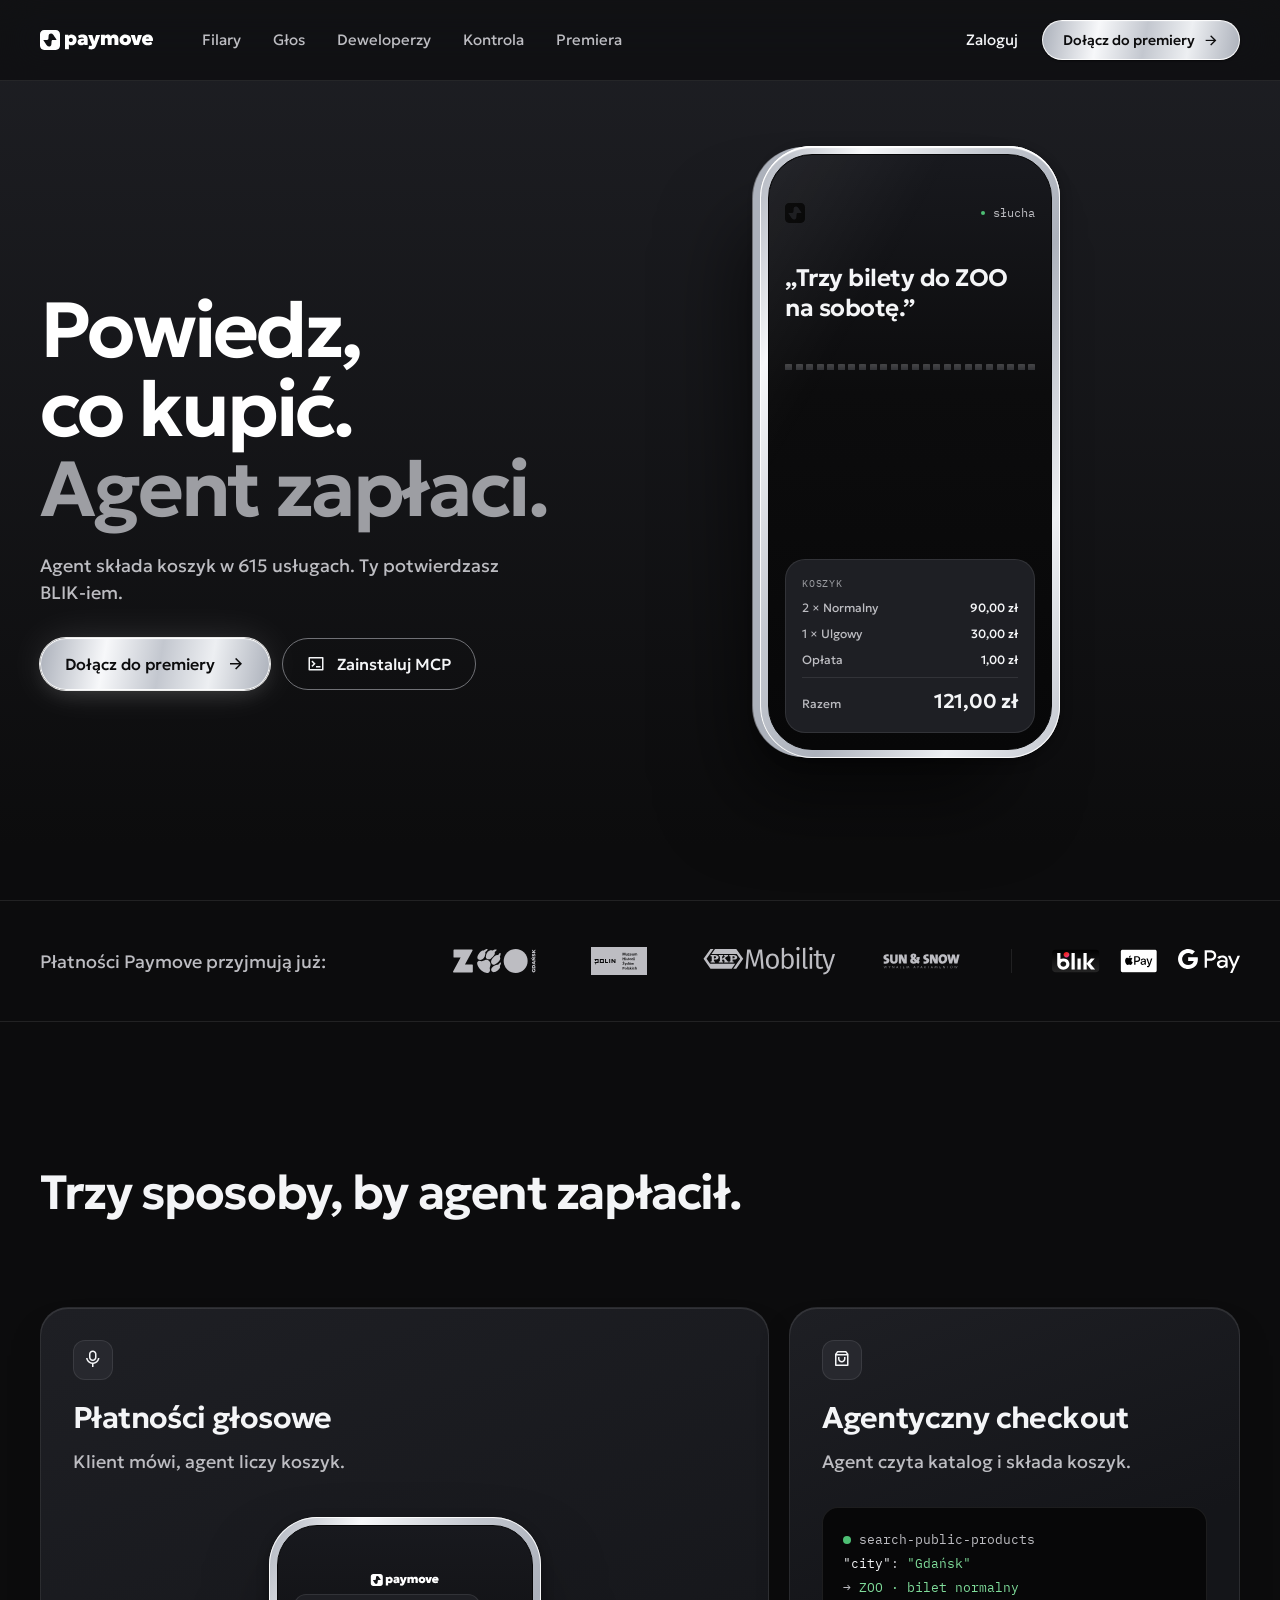
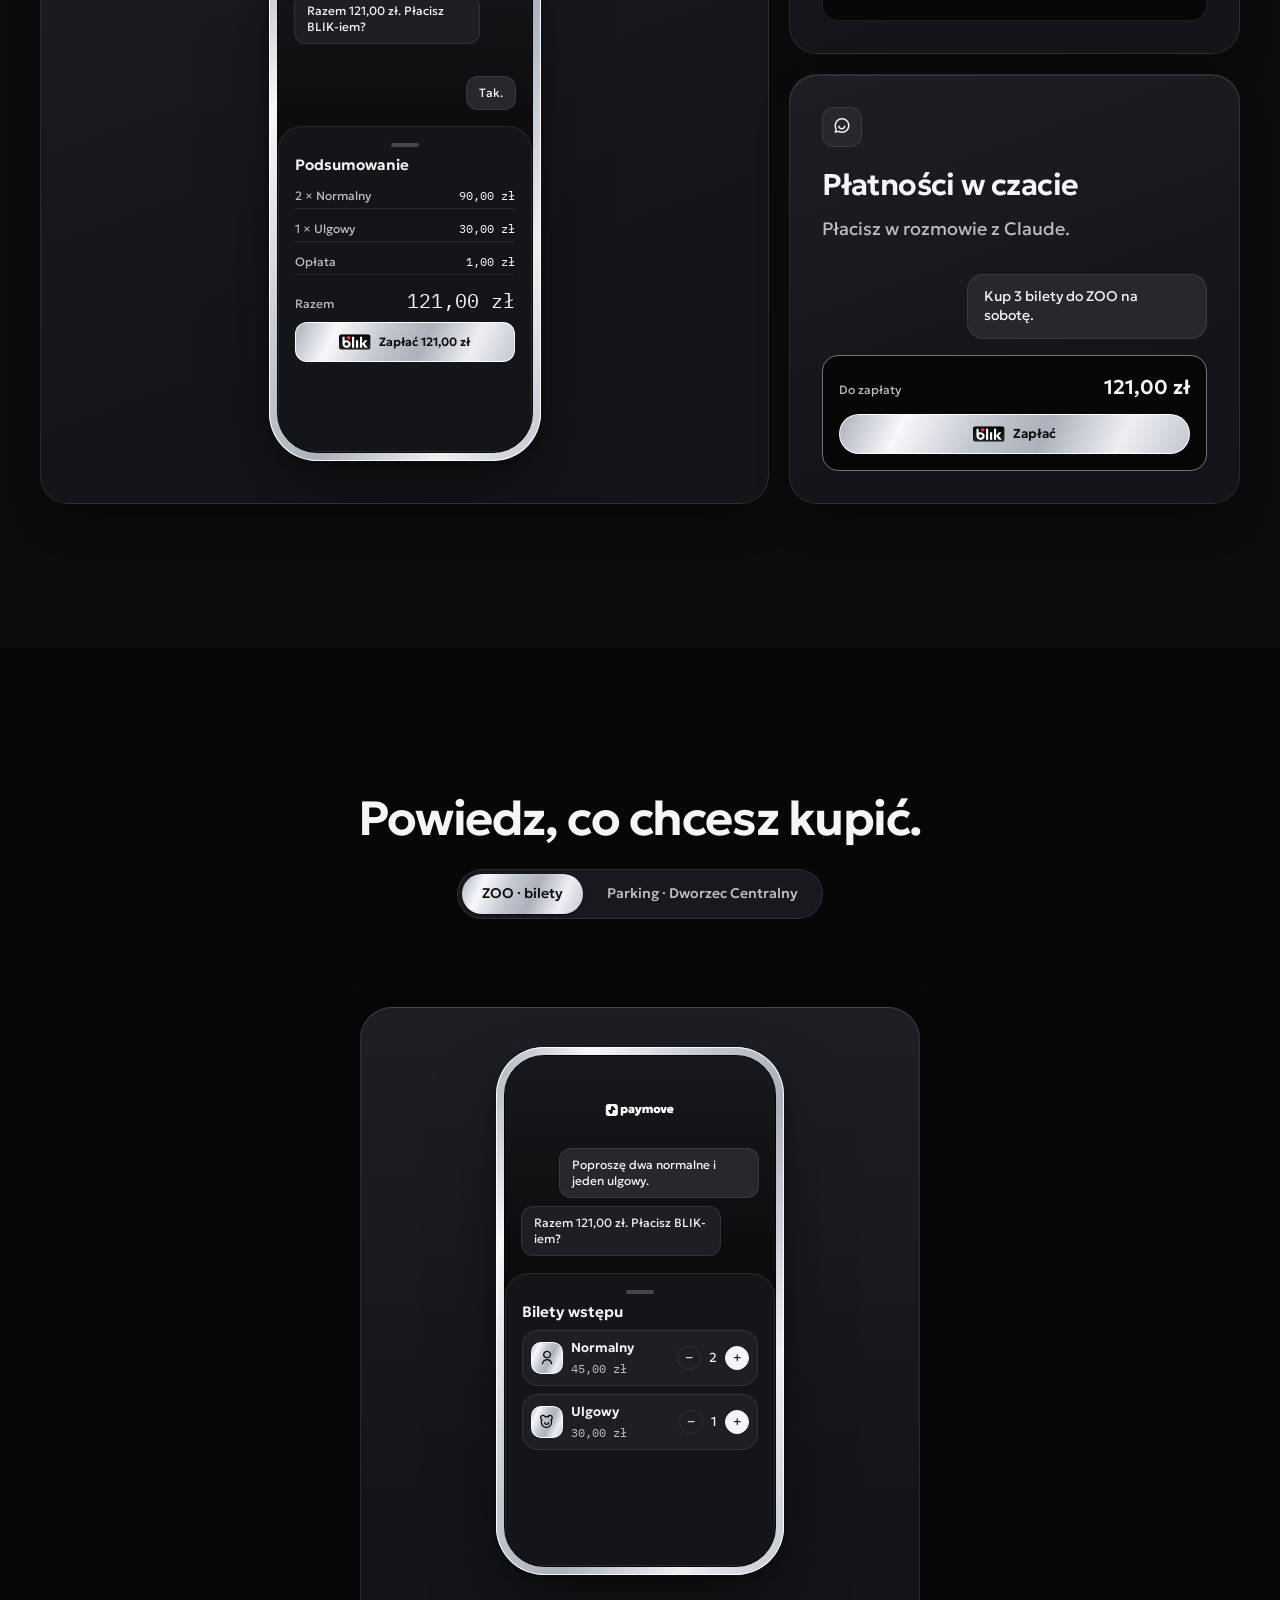
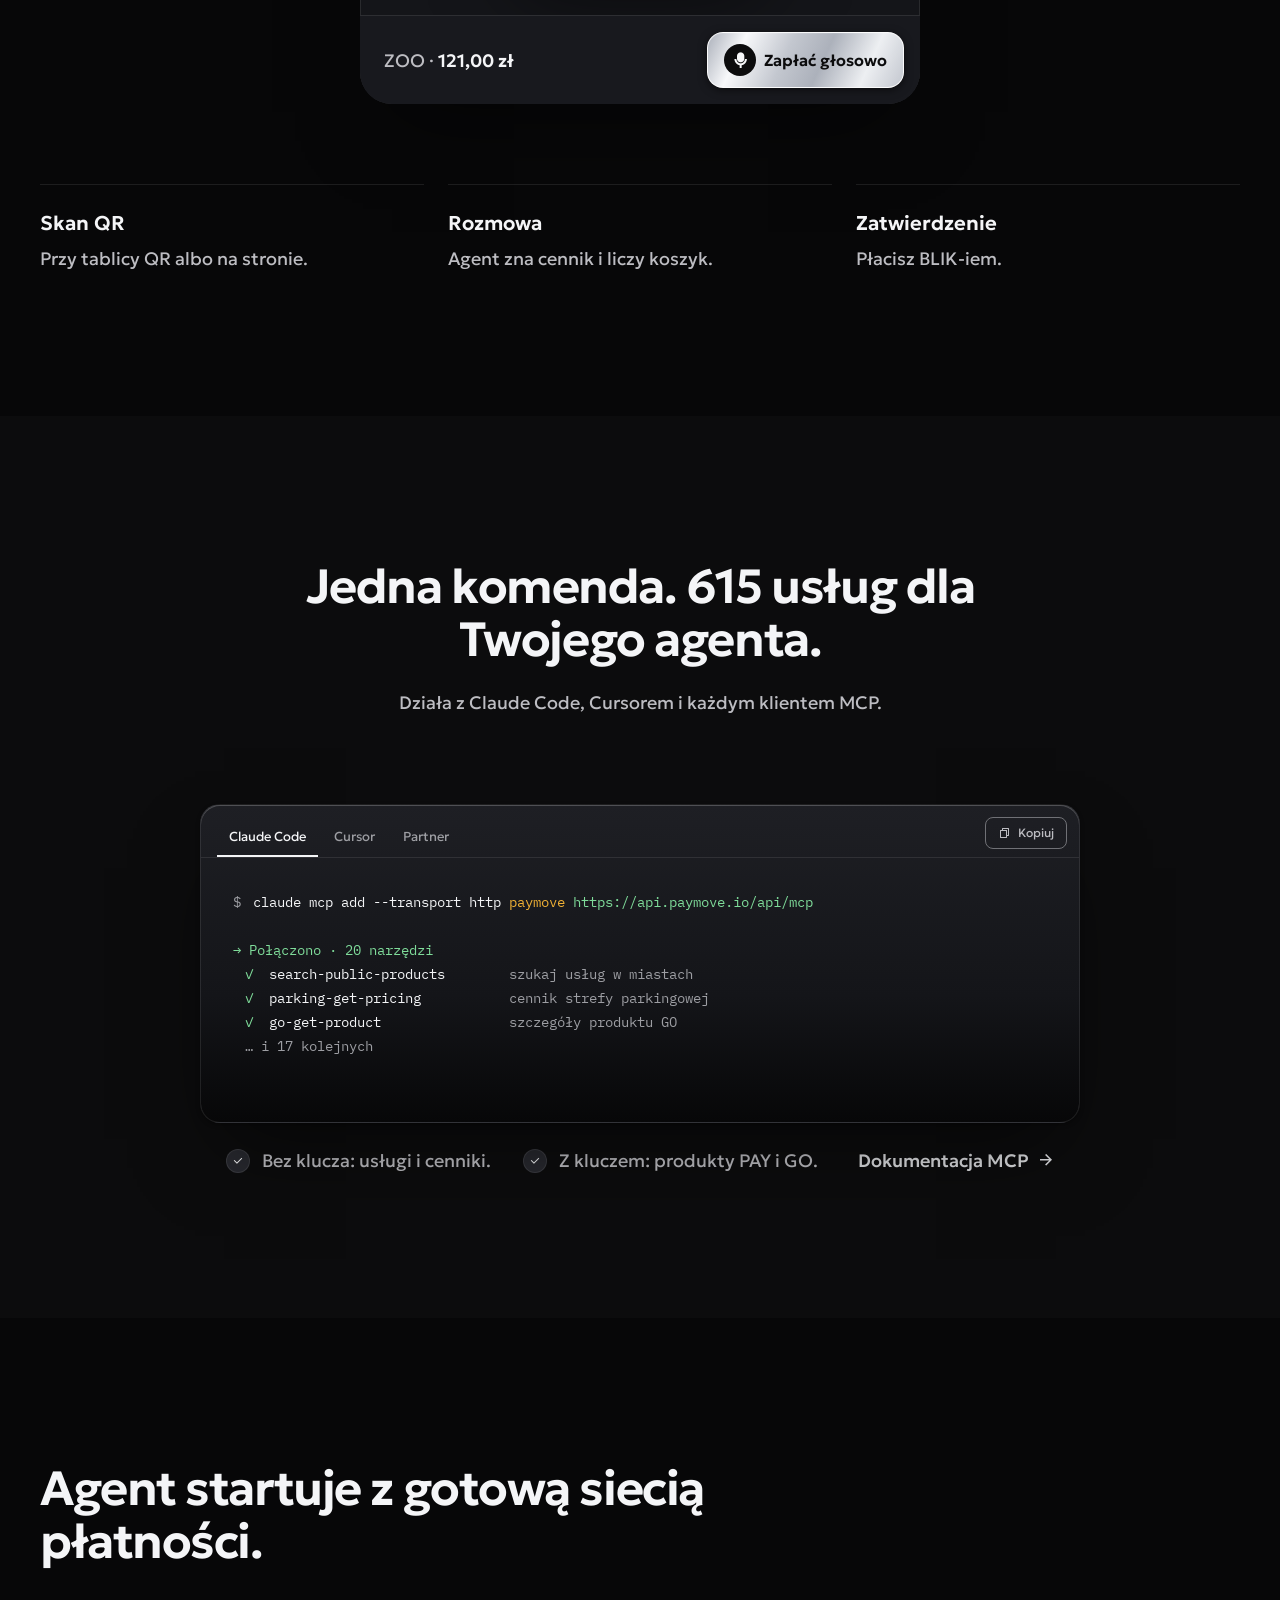
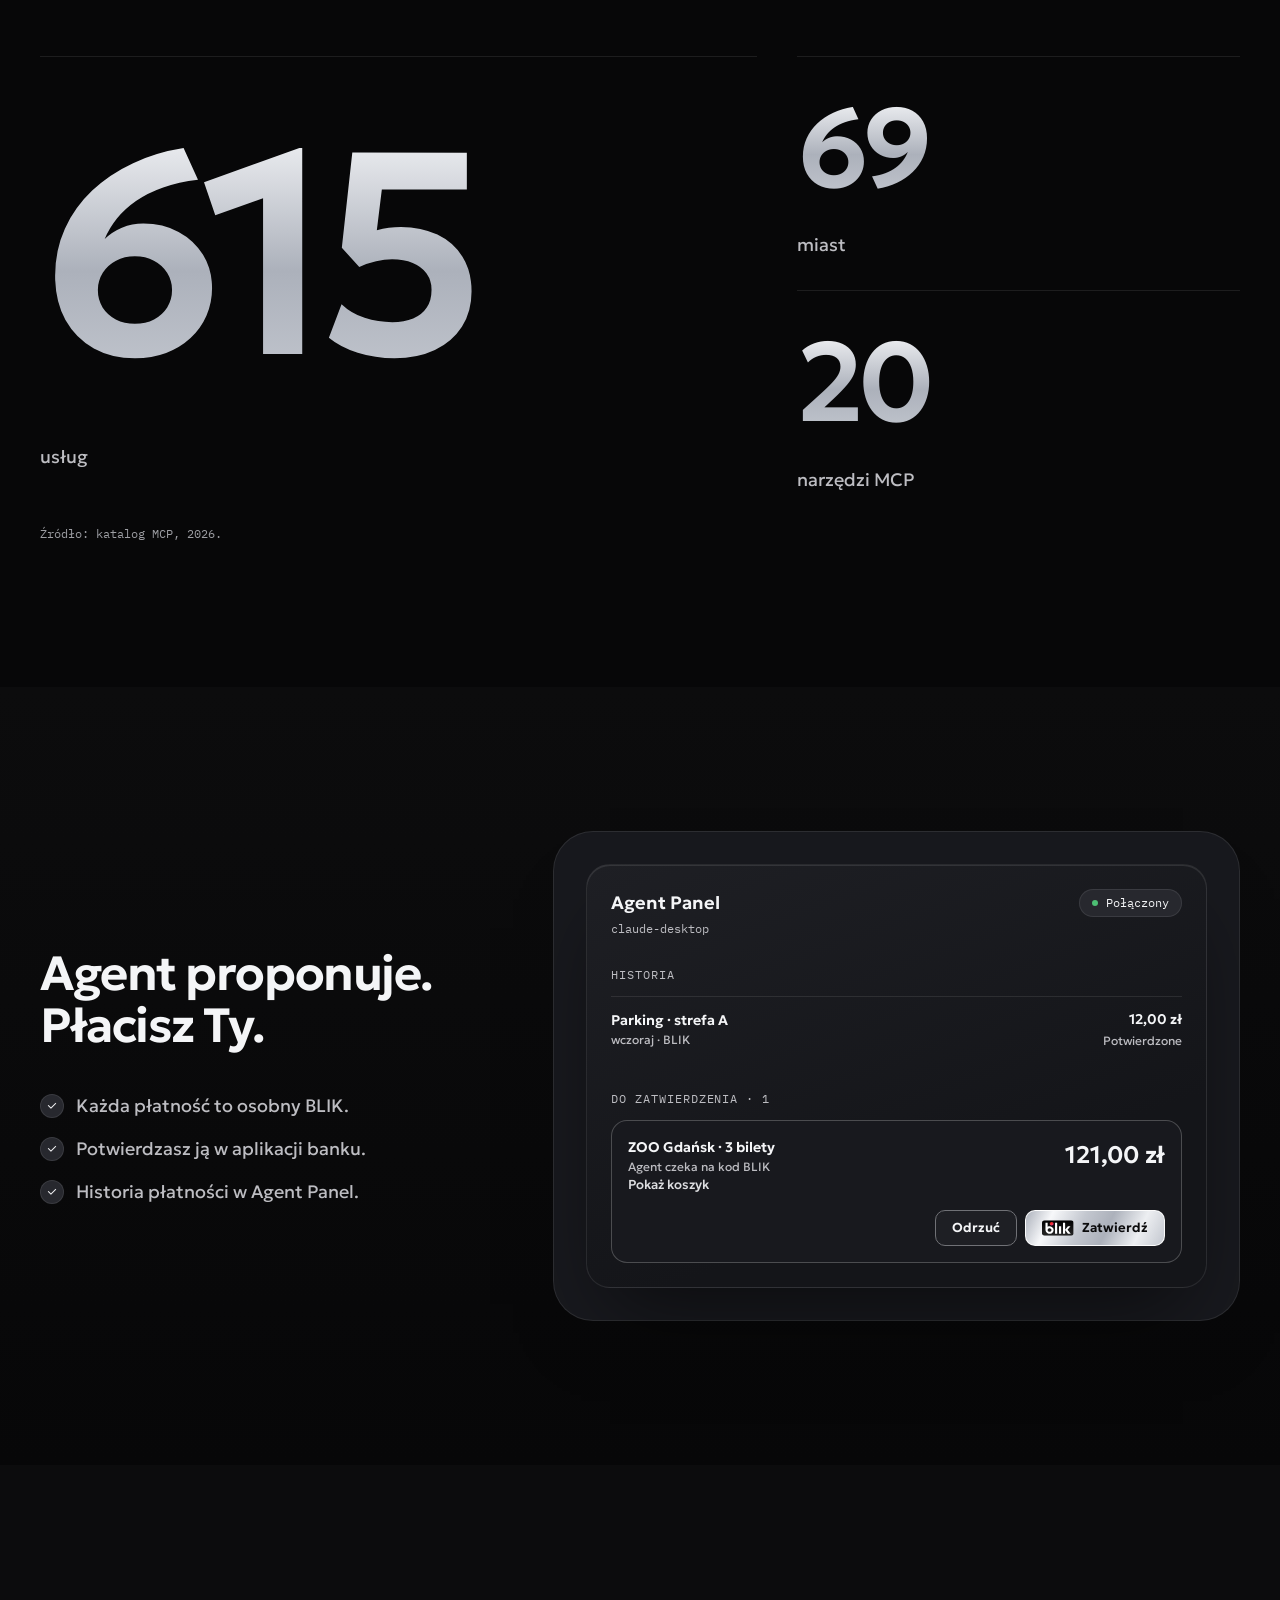
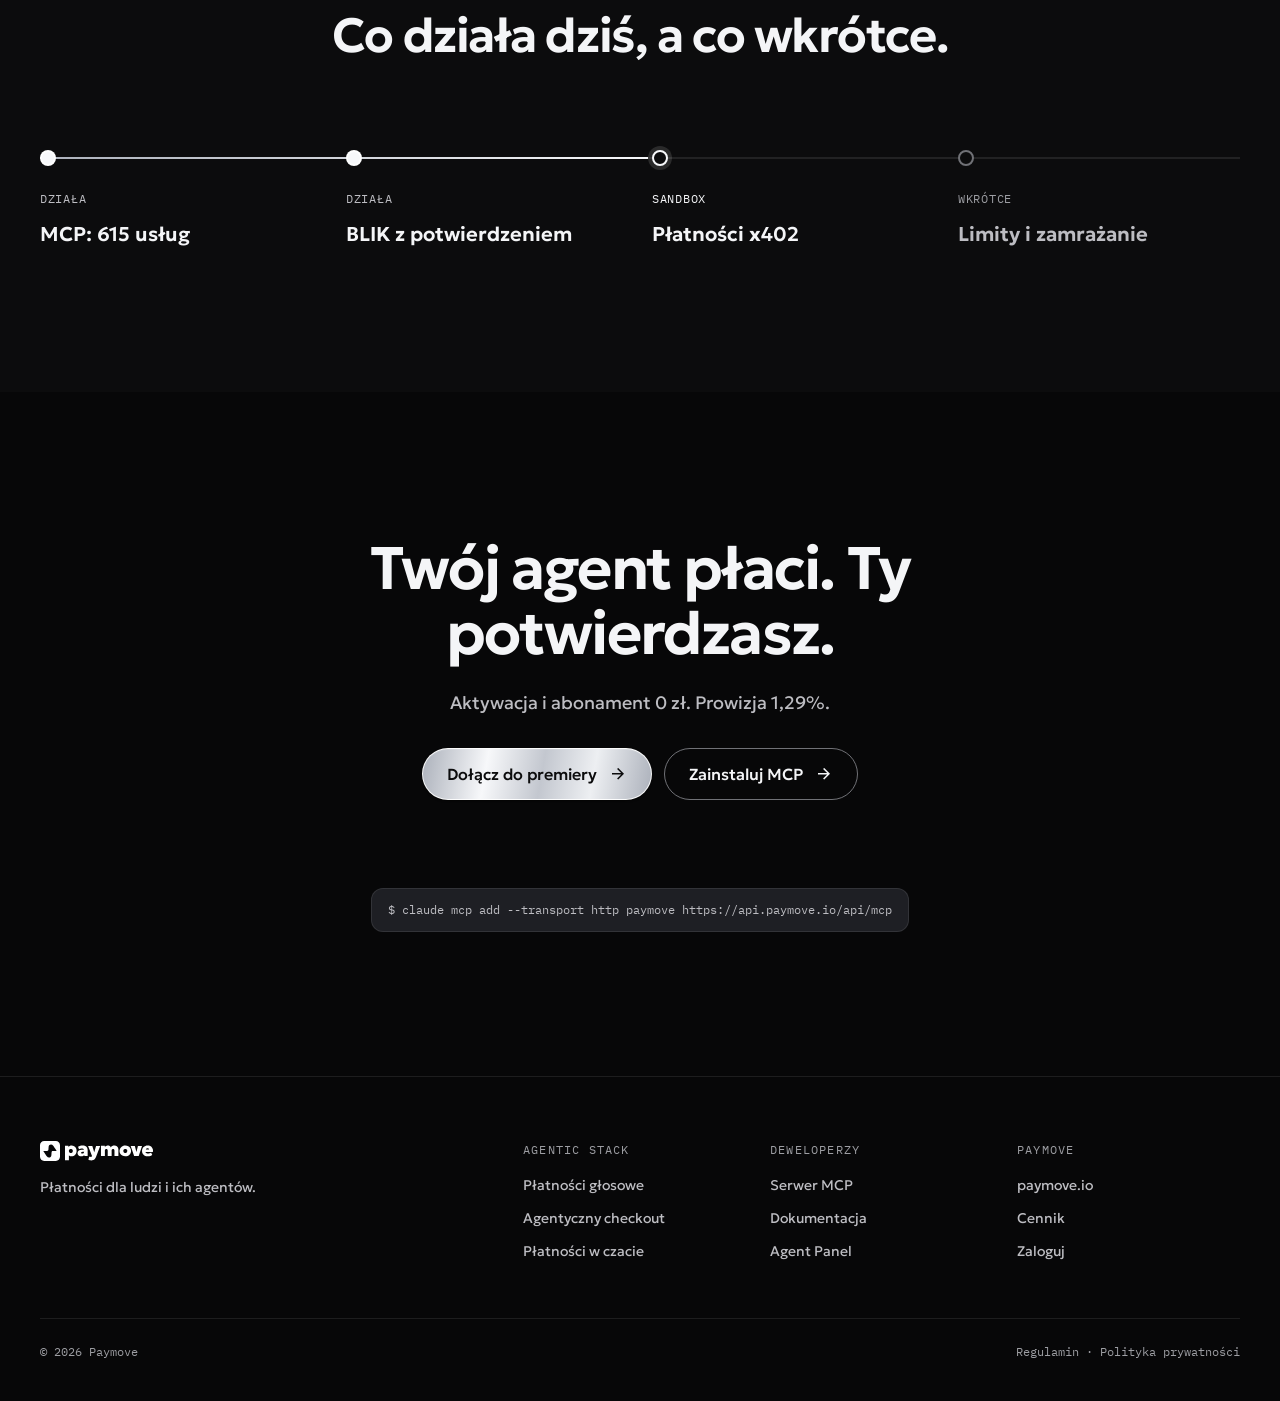
==== commit dfb39361: "v4.1: recenzja Produkt Paymove – klienci, BLIK, jeden glow, Głos/Kontrola" ====
--- a/index.html
+++ b/index.html
@@ -4,18 +4,18 @@
 <meta charset="utf-8">
 <meta name="viewport" content="width=device-width,initial-scale=1">
 <meta name="robots" content="noindex,nofollow">
-<meta name="paymove-www-version" content="v4">
-<title>Paymove Agentic Stack · płatności dla agentów AI (podgląd v4)</title>
-<meta name="description" content="Powiedz, co kupić. Agent AI składa koszyk, Ty zatwierdzasz BLIK-iem.">
+<meta name="paymove-www-version" content="v4.1">
+<title>Paymove Agentic Stack · płatności dla agentów AI (podgląd v4.1)</title>
+<meta name="description" content="Powiedz, co kupić. Agent składa koszyk, Ty potwierdzasz BLIK-iem.">
 <link rel="preload" href="assets/fonts/Geologica-SemiBold.ttf" as="font" type="font/ttf" crossorigin>
 <link rel="stylesheet" href="assets/tokens.css">
 <link rel="stylesheet" href="assets/icons/remixicon.css">
 <link rel="stylesheet" href="assets/hero-base.css">
 <link rel="stylesheet" href="assets/hero-a.css">
-<link rel="stylesheet" href="assets/v4.css">
+<link rel="stylesheet" href="assets/v41.css">
 <link rel="icon" href="assets/img/sygnet.svg">
 </head>
-<body class="hx hx-a v4 theme-dark" data-version="v4">
+<body class="hx hx-a v4 theme-dark" data-version="v4.1">
 <a class="skip" href="#main">Przejdź do treści</a>
 <header class="nav theme-dark" id="top">
   <div class="wrap">
@@ -33,7 +33,7 @@
   <div class="wrap hx-grid">
     <div class="hx-copy">
       <h1>Powiedz, co&nbsp;kupić. <span>Agent zapłaci.</span></h1>
-      <p class="lead">Agent AI składa koszyk w&nbsp;615 usługach. Ty potwierdzasz jednym BLIK-iem.</p>
+      <p class="lead">Agent składa koszyk w&nbsp;615 usługach. Ty potwierdzasz BLIK-iem.</p>
       <div class="ctas">
         <a class="btn btn-metal glow" href="#start">Dołącz do premiery <i class="ri-arrow-right-line" aria-hidden="true"></i></a>
         <a class="btn btn-ghost" href="#deweloperzy"><i class="ri-terminal-box-line" aria-hidden="true"></i> Zainstaluj MCP</a>
@@ -41,8 +41,6 @@
     </div>
     <div class="hx-stage-box">
       <div class="ss-stage hx-stage" id="hx-stage" data-mark="listen" role="img" aria-label="Animacja: klient mówi „Trzy bilety do ZOO na sobotę”, agent liczy koszyk 121,00 zł, płatność BLIK zostaje potwierdzona, a bilet z kodem QR pojawia się w telefonie.">
-        <div class="hx-spot" aria-hidden="true"></div>
-        <div class="hx-plinth" aria-hidden="true"></div>
         <div class="hx-obj">
       <div class="hx-phone theme-dark" data-mock>
         <div class="hx-screen">
@@ -72,7 +70,6 @@
       </div>
         </div>
         <div class="hx-toast hx-glass" data-mock><span class="hx-ok"><i class="ri-check-line"></i></span><div><b>Zapłacono BLIK-iem</b><span>121,00 zł</span></div></div>
-        <div class="hx-wallet hx-glass" data-mock><div class="hw-h"><b>Agent Wallet</b></div><div class="hw-amt"><b>121,40 zł</b><span>/ 300 zł</span></div><div class="hw-bar"><i></i></div></div>
       </div>
     </div>
   </div>
@@ -80,10 +77,12 @@
 
 <section class="v4-clients" id="klienci" aria-label="Klienci i metody płatności">
   <div class="wrap">
-    <p>Paymove działa już w 615 usługach.</p>
+    <p>Płatności Paymove przyjmują już:</p>
     <div class="logos">
-      <span class="client" role="img" aria-label="Muzeum Powstania Warszawskiego"><svg aria-hidden="true" focusable="false" xmlns="http://www.w3.org/2000/svg" viewBox="0 0 179.9 226.21"> <g id="Warstwa_2" data-name="Warstwa 2"> <g id="BIEL"> <path fill="currentColor" d="M87.9,23.9h23.3V47.3H87.9ZM69.1,8.6A7.4,7.4,0,0,1,66,9.8c-1.3,0-1.8-.5-.8-.9l2.9-.8c.6-.1,2.9-.4,3.6.1-.9.2-1.9-.1-2.6.4m79.7,95.3c.3-1.3,1-2.1,1.1-4.1a5.5,5.5,0,0,0-.7-1.4c-.2,2.4-.6,5.6-2.4,7.6a.8.8,0,0,1-.7-.6c-.4-1.1.9-3,1.2-4.2a10,10,0,0,0,.2-2.1c.5-3.3,1.4-6.6,1-9.8a45.6,45.6,0,0,0-1.4-6.7c-.2-.8-.4-1.6-.6-2.3l-.2-.3a1.2,1.2,0,0,0-1.2-1,3.3,3.3,0,0,1-.8,1.9c.3,2.4.8,5.9.3,6.7s-1.8.7-2.6.2a10,10,0,0,1,.3-3.8,8.9,8.9,0,0,0-.1-3.4c-2.8-2.5-2.8-3.4-4.5-7.8-1.2-.6-3.4-2.9-3.3-3.4l-1.3-.5-1.6-.2s.9,4-.1,6.1c-.3,0-.1.5-.2.9s-.6-.2-1,0,1.3,5.4.8,7.6.5,9.4-.9,12.9c.8,1.7-3.5,12.1-4.8,11.5-1.1,2.3-4.9,3.5-7.2,3.4s-5.9-2.9-7-3.7c-6.1-4.1-8.9-11.8-9.9-20.4,0-1-1-3.2-1.3-5.2a36.37,36.37,0,0,1,0-6.6c.1-2-.4-1.6.9-2.5s3.2-.8,4.2-.9a10.36,10.36,0,0,0,4.4-.9,33.2,33.2,0,0,1,4.4-1.8,12.7,12.7,0,0,0,3-1.7h-.2l.9-1.1,1.3-1a15.2,15.2,0,0,1,2.1-2.5l2.2-1.5a42.4,42.4,0,0,0,7.7-10.9c.7-1.3,1.3-1.8,1.7-2.8a40,40,0,0,0,2.4-15.3c0-4.1-.9-5.4-1.8-8.9-.4-1.6-.4-3.2-1.1-4.5s-1.3-.8-1.6-1.4c-1.4-3.8-3.1-4.8-4.6-6.4a32.1,32.1,0,0,0-12-8.2,5.4,5.4,0,0,1-2-.1h-.4a4,4,0,0,1-1.7-.1,28.4,28.4,0,0,0-4.2-1.3,21.4,21.4,0,0,0-6.2.1c-1.3.2-1.9-1-3.4-.5a7.6,7.6,0,0,1-.7.7c-.7.1-1.2-.7-2.3-.5-3.7.9-7.6-.2-11.1.9l-.9.7c-2.5.8-7.9.8-10.4,1.5s-10.7.8-11.6,4c-.4,1.3-.6,2.6.4,2.2s2.4-.9,2.4.2c-1.2,3.6-.2,2,.1,4.4.8-.2,2.8-.4,3.7.3s-.1.4-.3.5a2.3,2.3,0,0,0-1.5.3c-2.8,1.2-3.4,7.2,2.2,8.6.9-.5,2.9.5,2.5,1.5s-.7,2.7-1.1,4.1,1.4.4,1.9,1.9c.9,3,0,7.2.9,9.9s.8,4.1,1.3,6,2.1,7.8,2,9.7a3.3,3.3,0,0,1-1.8,1.2c-.7.2-1.1-.2-2.4.3-3,1-2.8.6-4.8,2.2a2.8,2.8,0,0,0-1.3,1.3,3,3,0,0,1,1.4-.2c1.4-.4.2,1.1-.5,1.6a.6.6,0,0,0-.15.83l.05.07a5.3,5.3,0,0,1,1.3.7c-.8,1.2-2.6,2.9-2.2,4.1s.2,3.2,1.4,3.5a3.11,3.11,0,0,0,2.9-.6,9.2,9.2,0,0,0,2.9-1c.5.4-.4,1.7-1.3,1.8a8.79,8.79,0,0,0-4.2,2.4c-1.6,1.5-.2,2,.3,1.8s.2,1.4-.1,2.1c2.1-.1,2.6-1.2,4.1-1.8A52.68,52.68,0,0,1,74.9,76c1-.5,1.4-.6,1.7,1a14.3,14.3,0,0,0-.1,1.7c.7,6.2,1.4,11,.5,17.6a17.8,17.8,0,0,1-.7,2.4l-.2,1.5c-1.3,4.3-3.7,8.9-7.2,11.7a8.2,8.2,0,0,1-6.5,1.7h-.3c-5.3-1.2-7.8-6.1-10.2-10.9-.6-.5-.8.4-1.6-2a23.4,23.4,0,0,1-.2-10.2,23.4,23.4,0,0,1,.7-6.5c.6-2.1,2.4-5.8-2.9-3.4a7.2,7.2,0,0,0-3.2,3.2,3.5,3.5,0,0,1,.5,1.5c-.1.8-.9,1.4-1.1,2.2-4.3,1,.6-6.5-2.3-5.4a1.8,1.8,0,0,0-1.2,1.3c.6,1.4-.5,2.1-.8,2.7s-1.3,8.4,0,8.8-.8,1.2-1,2.7a5.8,5.8,0,0,1,.2.6,1,1,0,0,1-.5.6c-.7.3-1.2-1-1.3-1.5-.3-3.1,2.1-11.2,1.4-11.7s-1.2-2-2.9-1.8-.1,1-.9,1.2,1,8.6-2,6.5c-.5.6-.1,2.1-1.4,3.5s-.5,5.8.5,9.9c.2,1.5-.2,3.1.1,3.8,1.1,2.4,2.3,6.2,3.1,7.1,3,6.9,8.7,13.4,15.9,16.4,1.2.6,2.5.6,4.4,1.4a9.37,9.37,0,0,0,5.9.6c1.8-.5,1.3-.9,2.6-.6s7.6-1,10.1-2.3l3.1-.9c2.6-1.1,7.2-6,8.3-8s2.7-4.2,3.1-5.2l3.2,4.2c2.4,4,5.5,8.1,9.9,10.2,1,.5,2,.4,3.1.9s5.2,2.1,7.7,1.7c.6-1.3,7.7-.3,9.2-.7l1.8-.4a30.3,30.3,0,0,0,6.1-1.5c7.7-3.1,15.8-16.9,17.9-20.8.9-1.7,1.7-3.9,1.5-3.9a9.22,9.22,0,0,1-.2-3"/> <rect fill="currentColor" x="33.7" y="48.8" width="22.1" height="22.19"/> <rect fill="currentColor" x="140" width="22.1" height="22.2"/> <path fill="currentColor" d="M173.4,206.5a6.8,6.8,0,1,0,6.49,7.09q0-.1,0-.19a6.7,6.7,0,0,0-6.49-6.9Zm0,10.4c-1.9,0-3.1-1.4-3.1-3.5s1.3-3.5,3.1-3.5,3,1.4,3,3.5S175.2,216.9,173.4,216.9Z"/> <path fill="currentColor" d="M161.2,208.8a4.1,4.1,0,0,0-3.7-2.2c-3.3,0-5.7,2.9-5.7,6.8s2.3,6.3,5.4,6.3a3.8,3.8,0,0,0,3.7-2.3V219a4.2,4.2,0,0,1-.5,2.6,2.8,2.8,0,0,1-2.4,1.1,3.9,3.9,0,0,1-3.5-1.6l-2.4,2.2a6.8,6.8,0,0,0,5.8,2.9,6.3,6.3,0,0,0,6.1-3.9,8.9,8.9,0,0,0,.4-3.2v-12h-3.2v1.7Zm-2.9,7.9c-1.9,0-3-1.4-3-3.6s1.2-3.5,3-3.5,3,1.4,3,3.5S160.2,216.7,158.3,216.7Z"/> <path fill="currentColor" d="M143.5,206.4a6.9,6.9,0,0,0,.1,13.7,6.1,6.1,0,0,0,5.9-3.8l-3.2-.8a2.9,2.9,0,0,1-2.7,1.6,3.07,3.07,0,0,1-3.2-3.1h9.2v-.8C149.6,209.2,147.1,206.4,143.5,206.4Zm-3.1,5.3a3,3,0,0,1,5.8,0Z"/> <rect fill="currentColor" x="131.2" y="207" width="3.5" height="12.66"/> <path fill="currentColor" d="M132.9,200.3a2.2,2.2,0,0,0-2.2,2.2h0a2.2,2.2,0,0,0,2.2,2.2h0a2.2,2.2,0,0,0,2.2-2.2h0a2.2,2.2,0,0,0-2.2-2.2Z"/> <rect fill="currentColor" x="117.5" y="199.8" width="3.5" height="19.85"/> <polygon fill="currentColor" points="128.6 207 124.6 207 121.3 213 124.9 219.6 128.9 219.6 124.9 212.8 128.6 207"/> <path fill="currentColor" d="M111.3,209.5a2.3,2.3,0,0,1,1.9,1l1.9-2.5a5.8,5.8,0,0,0-4.1-1.7,4,4,0,0,0-4.29,3.69q0,.11,0,.21a3.8,3.8,0,0,0,2.2,3.5l1.1.6a2.1,2.1,0,0,1,1.5,1.6,1,1,0,0,1-1,1h-.11a3.2,3.2,0,0,1-2.3-1.3l-1.9,2.5a5.4,5.4,0,0,0,4.2,1.9c2.6,0,4.6-1.7,4.6-3.9a4.2,4.2,0,0,0-2.3-3.6l-1.3-.7c-.9-.4-1.2-.8-1.2-1.3a.9.9,0,0,1,1.1-1Z"/> <polygon fill="currentColor" points="100 215.5 97.6 207 95.1 207 92.7 215.6 91.1 207 87.4 207 90.7 219.6 94.3 219.6 96.3 212 98.4 219.6 101.9 219.6 105.3 207 101.7 207 100 215.5"/> <path fill="currentColor" d="M81.8,209a4.1,4.1,0,0,0-3.8-2.4c-3.2,0-5.6,2.8-5.6,6.7s2.4,6.6,5.5,6.6a4.3,4.3,0,0,0,3.1-1.2,5,5,0,0,0,.8-1.2v2.1h3.3V207H81.8v2Zm-2.9,7.9c-1.8,0-3-1.4-3-3.6s1.2-3.6,3-3.6,3,1.5,3,3.6-1.2,3.6-3,3.6Z"/> <path fill="currentColor" d="M55.9,209.5a2.3,2.3,0,0,1,1.9,1l1.9-2.5a5.8,5.8,0,0,0-4.1-1.7A4,4,0,0,0,51.31,210q0,.11,0,.21a3.8,3.8,0,0,0,2.2,3.5l1.1.6a2.1,2.1,0,0,1,1.5,1.6,1,1,0,0,1-1,1H55a3.2,3.2,0,0,1-2.3-1.3l-1.9,2.5A5.4,5.4,0,0,0,55,220c2.6,0,4.6-1.7,4.6-3.9a4.2,4.2,0,0,0-2.3-3.6l-1.3-.7c-.9-.4-1.2-.8-1.2-1.3a.9.9,0,0,1,1.1-1Z"/> <path fill="currentColor" d="M45.4,209v-2.1H42.2v12.7h3.5v-6.9A2.4,2.4,0,0,1,46,211a2.6,2.6,0,0,1,2.1-.8,1.8,1.8,0,0,1,1.1.2v-3.8h-.8C47.1,206.5,46.2,207.3,45.4,209Z"/> <path fill="currentColor" d="M35.5,209a4.1,4.1,0,0,0-3.8-2.4c-3.2,0-5.6,2.8-5.6,6.7s2.4,6.6,5.5,6.6a4.3,4.3,0,0,0,3.1-1.2,5,5,0,0,0,.8-1.2v2.1h3.3V207H35.5v2Zm-2.9,7.9c-1.8,0-3-1.4-3-3.6s1.2-3.6,3-3.6,3,1.5,3,3.6-1.1,3.6-2.9,3.6Z"/> <polygon fill="currentColor" points="18.6 214.8 14.4 201 11.3 201 7.1 214.9 4.1 201 0 201 5 219.6 8.9 219.6 12.8 207 16.9 219.6 20.7 219.6 25.7 201 21.7 201 18.6 214.8"/> <polygon fill="currentColor" points="62 207 62 209.7 66.1 209.7 61.4 219.6 71.2 219.6 71.2 216.7 66.5 216.7 71.2 207 62 207"/> <path fill="currentColor" d="M124.1,161.2c0-1.5.8-2.4,2.1-2.4s1.9.8,1.9,2.7v7.4h3.6v-7.3c0-1.9.6-2.7,2-2.7a1.7,1.7,0,0,1,1.8,1,7.5,7.5,0,0,1,.2,1.9v7.1h3.6v-7.7a6.5,6.5,0,0,0-.9-3.7,4.7,4.7,0,0,0-3.6-1.6,5,5,0,0,0-3.9,1.8,3.4,3.4,0,0,0-3.3-1.8,3.8,3.8,0,0,0-3.8,2.5v-2.2h-3.4v12.7H124v-7.6Z"/> <path fill="currentColor" d="M109.7,169.2a3.9,3.9,0,0,0,3.9-2.6v2.1H117V156.1h-3.6v7.5c0,1.7-.8,2.6-2.3,2.6a1.8,1.8,0,0,1-1.9-1.4,7.8,7.8,0,0,1-.1-1.6V156h-3.6v8.6C105.5,167.6,107,169.2,109.7,169.2Z"/> <path fill="currentColor" d="M96.9,169.3a6.2,6.2,0,0,0,6-3.8l-3.3-.8a3,3,0,0,1-2.7,1.6,3.2,3.2,0,0,1-3.3-3.1H103v-.8c0-4-2.6-6.8-6.2-6.8a6.9,6.9,0,0,0,.1,13.7Zm-.2-11a2.8,2.8,0,0,1,2.9,2.5h-6a2.8,2.8,0,0,1,3.07-2.5Z"/> <polygon fill="currentColor" points="88.5 168.7 88.5 165.9 83.8 165.9 88.5 156.1 79.2 156.1 79.2 158.8 83.4 158.8 78.6 168.7 88.5 168.7"/> <path fill="currentColor" d="M68.8,169.2a3.9,3.9,0,0,0,3.9-2.6v2.1h3.4V156.1H72.5v7.5c0,1.7-.8,2.6-2.3,2.6a1.8,1.8,0,0,1-1.9-1.4,7.8,7.8,0,0,1-.1-1.6V156H64.6v8.6C64.7,167.6,66.1,169.2,68.8,169.2Z"/> <polygon fill="currentColor" points="45.4 155.2 50 168.6 52.4 168.6 56.8 155.5 58 168.7 61.7 168.7 59.9 150.1 55.7 150.1 51.2 162.7 46.7 150.1 42.5 150.1 40.6 168.7 44.4 168.7 45.4 155.2"/> <path fill="currentColor" d="M33.5,175.5H27v18.6h4.1v-7.2h1.7c4.7,0,7.3-2.1,7.3-5.9a5.5,5.5,0,0,0-1.6-4.1C37.3,175.9,35.9,175.5,33.5,175.5Zm-1.4,8.2h-1v-4.9h1.6c2.3,0,3.4.8,3.4,2.4S34.9,183.7,32.1,183.7Z"/> <path fill="currentColor" d="M145.3,194.5a4.7,4.7,0,0,0,3.3-1.2,5,5,0,0,0,.8-1.2v2.1h3.5V181.5h-3.5v2.1a4.4,4.4,0,0,0-4-2.4c-3.4,0-6,2.8-6,6.7S142,194.5,145.3,194.5Zm1-10.3c1.9,0,3.2,1.5,3.2,3.6s-1.3,3.6-3.2,3.6-3.2-1.4-3.2-3.6,1.3-3.6,3.2-3.6Z"/> <rect fill="currentColor" x="132.5" y="181.5" width="3.7" height="12.66"/> <path fill="currentColor" d="M134.4,174.8a2.2,2.2,0,1,0,2.3,2.2,2.2,2.2,0,0,0-2.2-2.2Z"/> <path fill="currentColor" d="M120.2,186.8c0-1.8.8-2.7,2.3-2.7s2.3.9,2.3,3v7h3.8v-7.6c0-2.3-.4-3.5-1.4-4.3a4.9,4.9,0,0,0-3.3-1.1,4,4,0,0,0-4,2.5v-2.2h-3.4v12.7h3.7Z"/> <path fill="currentColor" d="M99,187.8c0,3.8,2.5,6.6,5.9,6.6a4.7,4.7,0,0,0,3.3-1.2,5,5,0,0,0,.8-1.2v2.1h3.5V181.5H109v2.1a4.4,4.4,0,0,0-4-2.4C101.6,181.2,99,184,99,187.8Zm6.9-3.6c1.9,0,3.2,1.5,3.2,3.6s-1.3,3.6-3.2,3.6-3.2-1.4-3.2-3.6S104,184.2,105.9,184.2Z"/> <path fill="currentColor" d="M95.1,194.3l1.7-.2v-3.2l-1.2.2c-1.2,0-1.7-.7-1.7-1.9v-4.9h2.5v-2.6H93.9v-3.8H90.2v3.8h-2v2.6h2v5.2C90.2,192.9,92,194.3,95.1,194.3Z"/> <path fill="currentColor" d="M82,184a2.5,2.5,0,0,1,2,1l2.1-2.5a6.4,6.4,0,0,0-4.3-1.7c-2.6,0-4.6,1.7-4.6,3.9a3.8,3.8,0,0,0,2.4,3.5l1.2.6c1,.5,1.5,1,1.5,1.6a1.1,1.1,0,0,1-1.1,1,3.4,3.4,0,0,1-2.4-1.3l-2,2.5a5.9,5.9,0,0,0,4.5,1.9c2.7,0,4.9-1.7,4.9-3.9a4.2,4.2,0,0,0-2.4-3.6l-1.4-.7c-.9-.5-1.2-.8-1.2-1.3a.9.9,0,0,1,.79-1Z"/> <polygon fill="currentColor" points="71.5 181.5 69.7 190 67 181.5 64.4 181.5 61.9 190.1 60.1 181.5 56.3 181.5 59.8 194.1 63.5 194.1 65.6 186.5 68 194.1 71.6 194.1 75.2 181.5 71.5 181.5"/> <path fill="currentColor" d="M47.9,194.7a6.8,6.8,0,1,0-.3,0Zm0-10.4A3.5,3.5,0,1,1,44.61,188q0-.1,0-.19a3.2,3.2,0,0,1,2.88-3.49Z"/> </g> </g> </svg></span>
-      <span class="client" role="img" aria-label="Muzeum Warszawy"><svg aria-hidden="true" focusable="false" version="1.1" id="Layer_1" xmlns="http://www.w3.org/2000/svg" xmlns:xlink="http://www.w3.org/1999/xlink" x="0px" y="0px" viewBox="0 0 117.667 44" enable-background="new 0 0 117.667 44" xml:space="preserve"> <polygon fill="currentColor" points="65.933,12.742 62.113,12.742 65.962,6.492 65.962,5.281 59.697,5.281 59.697,7.029 63.441,7.029 59.531,13.291 59.531,14.504 65.933,14.504 "/> <polygon fill="currentColor" points="88.475,9.216 88.503,9.216 90.604,13.121 91.583,13.121 93.699,9.216 93.73,9.216 93.73,14.504 95.75,14.504 95.75,5.281 93.654,5.281 91.117,10.471 91.085,10.471 88.55,5.281 86.453,5.281 86.453,14.504 88.475,14.504 "/> <polygon fill="currentColor" points="40.153,9.216 40.184,9.216 42.283,13.121 43.264,13.121 45.379,9.216 45.409,9.216 45.409,14.504 47.43,14.504 47.43,5.281 45.334,5.281 42.796,10.471 42.766,10.471 40.228,5.281 38.132,5.281 38.132,14.504 40.153,14.504 "/> <path fill="currentColor" d="M53.701,14.631c2.265,0,3.577-1.241,3.577-3.258V5.281h-2.217v6.19c0,0.931-0.484,1.341-1.36,1.341 c-0.831,0-1.376-0.395-1.376-1.341v-6.19h-2.231v6.19C50.093,13.434,51.404,14.631,53.701,14.631"/> <path fill="currentColor" d="M83.796,11.373V5.281h-2.215v6.19c0,0.931-0.483,1.341-1.36,1.341c-0.832,0-1.375-0.395-1.375-1.341v-6.19 h-2.232v6.19c0,1.962,1.313,3.159,3.607,3.159C82.486,14.631,83.796,13.39,83.796,11.373"/> <polygon fill="currentColor" points="74.375,12.756 70.613,12.756 70.613,10.555 73.316,10.555 73.316,9.005 70.613,9.005 70.613,7.043 74.253,7.043 74.253,5.281 68.396,5.281 68.396,14.504 74.375,14.504 "/> <polygon fill="currentColor" points="113.859,21.008 112.229,25.436 112.201,25.436 110.602,21.008 108.141,21.008 111.113,27.438 111.113,30.23 113.316,30.23 113.316,27.48 116.305,21.008 "/> <polygon fill="currentColor" points="46.39,27.832 46.358,27.832 44.79,21.008 42.735,21.008 41.166,27.805 41.136,27.805 39.703,21.008 37.498,21.008 39.913,30.23 42.284,30.23 43.763,24.21 43.793,24.21 45.211,30.23 47.597,30.23 50.013,21.008 47.824,21.008 "/> <path fill="currentColor" d="M53.423,21.008l-2.929,9.221h2.234l0.499-1.875h2.884l0.513,1.875h2.249l-2.928-9.221H53.423z M53.621,26.832l1.026-3.92h0.03l1.027,3.92H53.621z"/> <path fill="currentColor" d="M67.373,23.729c0-1.637-0.949-2.721-3.229-2.721h-3.352v9.221h2.217v-3.566h0.877l1.631,3.566h2.384 l-2.052-4.018C66.86,25.844,67.373,24.93,67.373,23.729 M64.098,25.125h-1.089V22.67h1.074c0.83,0,1.103,0.324,1.103,1.215 C65.186,24.676,64.96,25.125,64.098,25.125"/> <path fill="currentColor" d="M71.824,23.348c0-0.535,0.301-0.846,1.057-0.846c0.709,0,1.3,0.295,1.586,1l1.494-0.705 c-0.56-1.184-1.584-1.916-3.276-1.916c-1.871,0-3.047,1.127-3.047,2.564c0,2.922,4.271,2.766,4.271,4.445 c0,0.577-0.332,0.858-1.148,0.858c-0.648,0-1.372-0.365-1.659-1.17l-1.644,0.551c0.39,1.367,1.778,2.226,3.318,2.226 c1.963,0,3.214-0.969,3.214-2.707C75.989,24.631,71.824,24.801,71.824,23.348"/> <polygon fill="currentColor" points="77.895,22.756 81.639,22.756 77.729,29.02 77.729,30.229 84.128,30.229 84.128,28.468 80.311,28.468 84.158,22.221 84.158,21.008 77.895,21.008 "/> <path fill="currentColor" d="M88.818,21.008l-2.928,9.221h2.234l0.498-1.875h2.885l0.512,1.875h2.248l-2.928-9.221H88.818z M89.016,26.832l1.024-3.92h0.031l1.025,3.92H89.016z"/> <polygon fill="currentColor" points="103.593,27.832 103.563,27.832 101.992,21.008 99.939,21.008 98.367,27.805 98.339,27.805 96.904,21.008 94.701,21.008 97.115,30.23 99.486,30.23 100.964,24.21 100.998,24.21 102.416,30.23 104.8,30.23 107.216,21.008 105.027,21.008 "/> <path fill="currentColor" d="M18.338,21.027v8.331c0,1.188-0.964,2.154-2.152,2.154c-1.186,0-2.153-0.968-2.153-2.154v-2.354 c1.585-1.431,2.581-3.498,2.581-5.799c0-2.834-1.509-5.315-3.768-6.684h9.977l-7.496-7.497H7.291c-0.075,0-0.144,0.005-0.215,0.011 V4.412h17.992l2.937-2.646H3.54v8.576v0.429c0,1.452,0.827,2.705,2.032,3.328C2.875,15.328,1,18.047,1,21.205 c0,2.281,0.979,4.334,2.54,5.761v2.392C3.54,36.328,9.214,42,16.186,42c6.974,0,12.645-5.672,12.645-12.643v-8.32l-5.24,5.242 L18.338,21.027z M8.807,26.547c-2.951,0-5.344-2.393-5.344-5.344s2.393-5.344,5.344-5.344c2.951,0,5.344,2.393,5.344,5.344 S11.758,26.547,8.807,26.547"/> </svg> </span>
+      <span class="client c-zoo" role="img" aria-label="ZOO Gdańsk"><svg aria-hidden="true" focusable="false" viewBox="0 0 134 60" fill="none" xmlns="http://www.w3.org/2000/svg"> <path d="M28.4395 12.7754H1.72807C1.18598 12.7754 0.74553 13.2159 0.74553 13.758V23.869C0.74553 24.4111 1.18598 24.8516 1.72807 24.8516H11.4111L0.118737 45.7749C-0.233621 46.4289 0.240703 47.2251 0.982688 47.2251H28.7512C29.2933 47.2251 29.7338 46.7846 29.7338 46.2425V36.1519C29.7338 35.6063 29.2899 35.1658 28.7445 35.1692L17.9636 35.2235L29.3001 14.2256C29.6525 13.5717 29.1781 12.7754 28.4361 12.7754H28.4395Z" fill="currentColor"/> <path d="M94.0221 47.9305C103.943 47.9305 111.986 39.8872 111.986 29.9652C111.986 20.0433 103.943 12 94.0221 12C84.1011 12 76.0586 20.0433 76.0586 29.9652C76.0586 39.8872 84.1011 47.9305 94.0221 47.9305Z" fill="currentColor"/> <path d="M46.0155 14.2863C45.3887 14.0694 44.7314 13.944 43.4439 14.5573C41.8786 15.3062 40.3201 16.9191 39.5511 17.9966C38.782 19.0741 37.2472 21.5544 36.739 23.3265C36.2308 25.0986 36.6475 26.7521 38.3856 27.8025C40.1202 28.8529 41.9735 28.6869 44.1182 27.3417C46.2763 25.9898 47.4927 23.4315 47.7298 22.5302C47.9975 21.5171 49.2477 18.4743 48.2618 16.6513C48.2618 16.6513 49.617 15.6077 50.63 14.6387C51.5719 13.734 52.0598 12.8428 51.8091 12.3481C51.5414 11.8161 50.2743 11.9923 49.3222 12.3888C48.526 12.7208 46.9946 13.6154 46.0189 14.2863H46.0155Z" fill="currentColor"/> <path d="M49.2533 23.4593C49.1957 24.4927 49.5955 26.2784 51.2489 26.8747C52.9022 27.4711 54.8842 27.6676 56.6731 26.4444C58.462 25.2212 60.8134 22.4495 61.535 21.4195C62.2567 20.3894 63.4865 18.3834 62.4905 16.4792C62.4905 16.4792 63.7237 15.666 64.4081 15.0154C65.0891 14.3716 65.7362 13.7515 65.5329 13.189C65.2924 12.5181 64.0625 12.5453 63.2189 12.7384C62.5887 12.8841 61.0607 13.477 59.8444 14.1039C59.8444 14.1039 58.1639 13.2399 55.8905 14.0124C54.0881 14.6257 52.245 15.9404 51.2252 17.5363C50.2054 19.1323 49.3719 21.328 49.2533 23.4559V23.4593Z" fill="currentColor"/> <path d="M67.5229 21.1983C66.4963 20.7002 64.6363 21.0966 63.1456 22.2758C61.6548 23.455 59.1747 26.0132 58.1007 27.7311C57.0267 29.449 56.6337 32.1834 58.0906 34.0809C59.5474 35.9784 61.499 35.5955 62.5526 35.2601C63.8333 34.8535 67.4958 32.4579 68.9934 30.5434C70.6366 28.4392 71.7682 26.2707 70.2266 23.7768C70.2266 23.7768 70.8161 22.5265 71.2261 20.9001C71.6259 19.3042 71.5073 18.5079 71.1651 18.186C70.8229 17.8641 70.1758 17.9691 69.7828 18.3384C69.3897 18.7078 68.58 19.6735 67.5229 21.1983Z" fill="currentColor"/> <path d="M67.6964 35.7136C66.3175 35.1884 64.7962 35.5611 62.6448 36.7267C60.8559 37.6958 59.311 38.8479 58.0743 40.6607C57.2273 41.8974 56.9359 43.9271 57.8778 45.1232C58.8197 46.3193 60.3579 47.1901 62.4991 46.6005C64.6234 46.0143 66.0295 45.0181 67.4491 43.839C69.2177 42.3684 71.6808 39.966 70.2917 37.5332C70.2917 37.5332 70.9219 36.659 71.4097 35.385C71.8976 34.1143 72.2127 33.0029 71.7621 32.5557C71.3149 32.1084 70.6813 32.5455 70.2476 32.8809C69.6005 33.3858 68.601 34.4972 67.6998 35.7102L67.6964 35.7136Z" fill="currentColor"/> <path d="M53.2258 47.5105C54.8216 46.7651 55.611 44.9692 55.5229 43.3903C55.4382 41.8113 54.7166 41.1031 55.3434 39.3005C55.9702 37.5013 56.5902 35.8105 56.1972 33.713C55.8041 31.6156 54.1575 29.5182 52.721 28.7965C51.2845 28.0748 49.4177 28.0748 47.4932 29.01C45.7247 29.8672 44.3288 30.3687 42.8821 30.2298C41.4354 30.0909 39.6329 29.4369 38.3014 29.9993C36.9699 30.5618 35.879 32.0866 36.3431 34.3263C36.8073 36.566 38.4471 39.6766 39.6668 41.1133C40.8865 42.5499 43.1193 44.8913 45.4672 46.145C47.6423 47.3072 50.4781 48.788 53.2258 47.5038V47.5105Z" fill="currentColor"/> <path d="M120.872 43.6128V42.1287H123.014C123.434 42.742 123.657 43.5891 123.657 44.3345C123.657 45.9677 122.566 47.1638 121.011 47.1638C119.456 47.1638 118.365 45.9711 118.365 44.3006C118.365 43.301 118.711 42.5014 119.341 41.9863L120.303 43.0774C119.934 43.3959 119.748 43.7653 119.748 44.2125C119.748 44.9647 120.232 45.4425 121.015 45.4425C121.797 45.4425 122.282 44.9647 122.282 44.2362C122.282 44.0261 122.245 43.8229 122.16 43.6128H120.879H120.872Z" fill="currentColor"/> <path d="M118.48 41.112V38.6181C118.48 36.9273 119.443 35.7617 121.011 35.7617C122.58 35.7617 123.542 36.9273 123.542 38.6181V41.112H118.48ZM122.211 38.6859C122.211 37.9709 121.784 37.4797 121.011 37.4797C120.239 37.4797 119.812 37.9709 119.812 38.6859V39.4008H122.214V38.6859H122.211Z" fill="currentColor"/> <path d="M122.661 31.7605V33.685L123.542 34.0239V35.7587L118.48 33.5461V31.8689L123.542 29.6562V31.4216L122.661 31.7605ZM121.431 32.2281L120.158 32.7194L121.431 33.2107V32.2281Z" fill="currentColor"/> <path d="M118.067 26.4127V27.497L116.908 26.5415V24.9862L118.067 26.4093V26.4127ZM118.48 24.2441H123.542V25.6469L121.242 27.5715H123.542V29.2352H118.48V27.8324L120.781 25.9079H118.48V24.2441Z" fill="currentColor"/> <path d="M123.136 23.4475L121.892 22.8986C122.173 22.4208 122.356 21.7838 122.356 21.2281C122.356 20.7435 122.255 20.5707 122.082 20.5707C121.445 20.5707 121.96 23.3695 120.073 23.3695C119.134 23.3695 118.365 22.58 118.365 21.0112C118.365 20.3301 118.511 19.6287 118.806 19.1035L120.042 19.6186C119.788 20.1167 119.666 20.5877 119.666 21.0282C119.666 21.5263 119.812 21.6855 119.985 21.6855C120.591 21.6855 120.086 18.8867 121.953 18.8867C122.878 18.8867 123.661 19.6762 123.661 21.245C123.661 22.0921 123.451 22.946 123.139 23.4509L123.136 23.4475Z" fill="currentColor"/> <path d="M121.865 16.0278L122.292 16.4107H123.542V18.0879H118.48V16.4107H120.317L118.48 14.747V12.8868L120.706 14.913L123.542 12.7852V14.7606L121.865 16.0278Z" fill="currentColor"/> </svg> </span>
+      <span class="client c-polin" role="img" aria-label="Muzeum POLIN"><svg aria-hidden="true" focusable="false" viewBox="0 0 96 60" fill="none" xmlns="http://www.w3.org/2000/svg"><mask id="pl-mono" maskUnits="userSpaceOnUse" x="0" y="0" width="96" height="60" style="mask-type:luminance"><rect width="96" height="60" fill="black"/> <path d="M42 9H0V51H42V9Z" fill="white"/> <path d="M84 9H42V51H84V9Z" fill="white"/> <mask id="pl-in" style="mask-type:luminance" maskUnits="userSpaceOnUse" x="0" y="9" width="84" height="42"> <path d="M84 9H0V51H84V9Z" fill="white"/> </mask> <g mask="url(#pl-in)"> <path d="M66.0645 42.852H66.8745V41.2063C66.8623 41.1232 66.8689 41.0384 66.8937 40.9582C66.9186 40.878 66.9611 40.8044 67.0181 40.7427C67.0751 40.6811 67.1452 40.633 67.2233 40.6019C67.3013 40.5709 67.3853 40.5578 67.4691 40.5635C67.8195 40.5635 67.9705 40.7467 67.9705 41.1356V42.8391H68.7644V41.0199C68.7644 40.2549 68.3659 39.9174 67.8002 39.9174C67.6121 39.906 67.4247 39.9486 67.2601 40.0403C67.0954 40.132 66.9605 40.2689 66.8713 40.4349V38.6992H66.0774L66.0645 42.852ZM64.2003 42.913C65.0327 42.913 65.5245 42.4438 65.5663 41.7656H64.8527C64.8491 41.8423 64.8302 41.9175 64.7973 41.9869C64.7644 42.0563 64.718 42.1185 64.661 42.1699C64.6039 42.2213 64.5372 42.2609 64.4648 42.2864C64.3923 42.3119 64.3155 42.3227 64.2388 42.3184C63.7985 42.3184 63.5414 42.0227 63.5414 41.4506V41.4056C63.5414 40.8592 63.8146 40.5538 64.2228 40.5538C64.2929 40.5463 64.3638 40.553 64.4312 40.5736C64.4987 40.5941 64.5613 40.628 64.6153 40.6734C64.6694 40.7187 64.7137 40.7744 64.7456 40.8373C64.7776 40.9002 64.7965 40.9688 64.8013 41.0392H65.5502C65.4795 40.2195 64.8688 39.9303 64.2067 39.9303C64.0101 39.9225 63.8139 39.9556 63.6308 40.0276C63.4476 40.0997 63.2814 40.2089 63.1427 40.3485C63.004 40.4881 62.8958 40.6551 62.825 40.8387C62.7542 41.0223 62.7223 41.2186 62.7314 41.4152V41.4602C62.7189 41.6556 62.7484 41.8515 62.8181 42.0345C62.8877 42.2175 62.9958 42.3834 63.135 42.5211C63.2742 42.6588 63.4413 42.7651 63.6251 42.8327C63.8089 42.9003 64.005 42.9277 64.2003 42.913ZM61.78 39.5992C61.8652 39.5967 61.9478 39.5691 62.0174 39.5199C62.0871 39.4707 62.1407 39.4021 62.1716 39.3226C62.2025 39.2431 62.2092 39.1563 62.1911 39.073C62.1729 38.9897 62.1306 38.9136 62.0694 38.8542C62.0083 38.7948 61.931 38.7547 61.8472 38.739C61.7633 38.7233 61.6768 38.7326 61.5982 38.7658C61.5197 38.799 61.4527 38.8545 61.4055 38.9256C61.3584 38.9966 61.3332 39.08 61.3332 39.1653C61.3332 39.2234 61.3448 39.2809 61.3674 39.3344C61.39 39.3879 61.4231 39.4363 61.4648 39.4767C61.5065 39.5172 61.5558 39.5489 61.61 39.5699C61.6641 39.591 61.7219 39.6009 61.78 39.5992ZM61.4103 42.852H62.1946V39.9945H61.4103V42.852ZM58.3536 42.852H59.1475V41.5052L60.0925 42.852H60.9893L59.8675 41.2963L60.9057 39.9945H60.0636L59.1315 41.2063V38.6992H58.3376L58.3536 42.852ZM56.6501 42.913C57.4054 42.913 57.8522 42.5916 57.8522 41.9745C57.8522 41.3574 57.4601 41.1806 56.7433 41.0777C56.3287 41.0167 56.1905 40.946 56.1905 40.7563C56.1905 40.5667 56.3383 40.4606 56.5955 40.4606C56.8526 40.4606 57.0005 40.5699 57.0422 40.8045H57.7686C57.6979 40.1617 57.2222 39.9206 56.589 39.9206C56.004 39.9206 55.4576 40.2163 55.4576 40.811C55.4576 41.4056 55.7533 41.5856 56.5119 41.7013C56.9233 41.7624 57.0937 41.8427 57.0937 42.042C57.0937 42.2413 56.949 42.3634 56.6437 42.3634C56.3383 42.3634 56.1744 42.2188 56.1423 41.9616H55.403C55.4319 42.5788 55.8787 42.9259 56.6501 42.9259M54.1045 42.8648H54.8919V38.6992H54.1045V42.8648ZM52.0441 42.9259C52.2425 42.9377 52.441 42.9079 52.6271 42.8383C52.8132 42.7688 52.9827 42.6611 53.1247 42.5222C53.2667 42.3832 53.378 42.2161 53.4515 42.0315C53.525 41.847 53.5591 41.6491 53.5516 41.4506V41.4088C53.5587 41.2114 53.5244 41.0147 53.451 40.8313C53.3776 40.6479 53.2667 40.4819 53.1253 40.3439C52.984 40.2059 52.8154 40.0989 52.6303 40.0299C52.4452 39.9609 52.2478 39.9313 52.0506 39.9431C51.8519 39.9328 51.6533 39.9638 51.4673 40.0342C51.2812 40.1046 51.1118 40.2129 50.9698 40.3522C50.8278 40.4915 50.7163 40.6588 50.6423 40.8434C50.5683 41.0281 50.5334 41.226 50.5399 41.4249V41.4666C50.5342 41.6637 50.5696 41.8597 50.6438 42.0424C50.7179 42.225 50.8293 42.3902 50.9708 42.5274C51.1123 42.6647 51.2808 42.771 51.4655 42.8396C51.6503 42.9082 51.8474 42.9376 52.0441 42.9259ZM52.0441 42.3248C51.5942 42.3248 51.3434 42.0034 51.3434 41.4506V41.4088C51.3434 40.8624 51.607 40.5442 52.0441 40.5442C52.4813 40.5442 52.7416 40.8656 52.7416 41.4184V41.457C52.7416 41.997 52.4845 42.3248 52.0441 42.3248ZM48.3221 40.827V39.6313H48.7689C49.1899 39.6313 49.431 39.7953 49.431 40.2099V40.2324C49.431 40.6213 49.2028 40.827 48.7689 40.827H48.3221ZM47.4414 42.8648H48.3221V41.4313H48.8203C49.7106 41.4313 50.2828 41.0392 50.2828 40.2131V40.1938C50.2828 39.3678 49.7428 38.9467 48.7914 38.9467H47.4414V42.8648Z" fill="black"/> <path d="M60.9187 35.7802H61.7062L62.2301 33.9899L62.7155 35.7802H63.4901L64.3933 32.9228H63.6347L63.0915 34.8513L62.5901 32.9228H61.9473L61.3944 34.8513L60.8866 32.9228H60.0541L60.9187 35.7802ZM58.3474 35.8413C58.5458 35.853 58.7445 35.8232 58.9308 35.7537C59.117 35.6842 59.2867 35.5766 59.4289 35.4377C59.5712 35.2988 59.6828 35.1317 59.7567 34.9471C59.8306 34.7626 59.8651 34.5646 59.858 34.3659V34.3242C59.8401 33.9368 59.6737 33.5713 59.3932 33.3035C59.1128 33.0357 58.7399 32.8863 58.3522 32.8863C57.9644 32.8863 57.5916 33.0357 57.3111 33.3035C57.0307 33.5713 56.8642 33.9368 56.8463 34.3242V34.3659C56.8402 34.5628 56.8751 34.7588 56.9489 34.9414C57.0228 35.1241 57.1338 35.2893 57.2751 35.4266C57.4163 35.5639 57.5846 35.6702 57.7692 35.7389C57.9538 35.8075 58.1507 35.8369 58.3474 35.8252M58.3474 35.2241C57.9006 35.2241 57.6499 34.9027 57.6499 34.3499V34.3081C57.6499 33.7617 57.9102 33.4435 58.3474 33.4435C58.7845 33.4435 59.0481 33.7649 59.0481 34.3177V34.3563C59.0481 34.8963 58.7909 35.2241 58.3474 35.2241ZM58.0259 32.521H58.5981L59.167 31.6499H58.3377L58.0259 32.521ZM54.8407 35.2081C54.4453 35.2081 54.1721 34.9284 54.1721 34.3627V34.3177C54.1721 33.7488 54.4196 33.4499 54.8632 33.4499C55.3067 33.4499 55.5446 33.7392 55.5446 34.3081V34.3499C55.5446 34.9284 55.2553 35.2081 54.8407 35.2081ZM54.606 35.8252C54.7926 35.8271 54.9763 35.7785 55.1376 35.6846C55.2988 35.5907 55.4317 35.4549 55.5221 35.2916V35.7641H56.3096V31.6274H55.5221V33.3503C55.4335 33.1919 55.3021 33.0618 55.1429 32.9748C54.9837 32.8878 54.8032 32.8475 54.6221 32.8585C53.9053 32.8585 53.3654 33.4113 53.3654 34.3499V34.3949C53.3654 35.3431 53.9118 35.8413 54.606 35.8413M50.8776 36.7541H51.6425L53.1886 32.9228H52.4429L51.8 34.6392L51.1251 32.9228H50.2572L51.395 35.4941L50.8776 36.7541ZM48.7048 31.5857C48.7869 31.5813 48.866 31.5529 48.9322 31.504C48.9985 31.4552 49.0489 31.388 49.0774 31.3108C49.1058 31.2335 49.111 31.1497 49.0923 31.0695C49.0736 30.9894 49.0318 30.9165 48.9721 30.8598C48.9125 30.8032 48.8375 30.7652 48.7565 30.7507C48.6755 30.7362 48.592 30.7458 48.5164 30.7782C48.4407 30.8106 48.3762 30.8645 48.3309 30.9332C48.2855 31.0019 48.2613 31.0823 48.2612 31.1646C48.262 31.2216 48.2742 31.2778 48.2971 31.33C48.3199 31.3822 48.353 31.4293 48.3943 31.4685C48.4357 31.5077 48.4844 31.5383 48.5377 31.5584C48.591 31.5786 48.6478 31.5878 48.7048 31.5857ZM47.0977 35.7802H50.1608V35.0988H48.4026L50.2283 31.9874V31.8846H47.3355V32.5724H48.994L47.1298 35.6806L47.0977 35.7802Z" fill="black"/> <path d="M65.4183 25.4555C65.4782 25.4607 65.5386 25.4534 65.5955 25.434C65.6524 25.4146 65.7047 25.3836 65.749 25.343C65.7933 25.3023 65.8287 25.2529 65.8529 25.1979C65.8771 25.1428 65.8896 25.0834 65.8896 25.0232C65.8896 24.9631 65.8771 24.9036 65.8529 24.8486C65.8287 24.7935 65.7933 24.7441 65.749 24.7035C65.7047 24.6628 65.6524 24.6318 65.5955 24.6125C65.5386 24.5931 65.4782 24.5857 65.4183 24.5909C65.3584 24.5857 65.2981 24.5931 65.2412 24.6125C65.1843 24.6318 65.132 24.6628 65.0877 24.7035C65.0434 24.7441 65.008 24.7935 64.9838 24.8486C64.9596 24.9036 64.9471 24.9631 64.9471 25.0232C64.9471 25.0834 64.9596 25.1428 64.9838 25.1979C65.008 25.2529 65.0434 25.3023 65.0877 25.343C65.132 25.3836 65.1843 25.4146 65.2412 25.434C65.2981 25.4534 65.3584 25.4607 65.4183 25.4555ZM65.0326 28.6987H65.8201V25.8412H65.0326V28.6987ZM63.8852 25.4555C63.9702 25.4524 64.0525 25.4243 64.1217 25.3747C64.1909 25.3252 64.244 25.2564 64.2744 25.1768C64.3048 25.0973 64.3111 25.0106 64.2926 24.9275C64.2741 24.8445 64.2316 24.7687 64.1703 24.7096C64.109 24.6505 64.0317 24.6107 63.948 24.5952C63.8643 24.5798 63.7779 24.5892 63.6995 24.6225C63.6212 24.6558 63.5543 24.7113 63.5073 24.7823C63.4603 24.8533 63.4352 24.9365 63.4352 25.0216C63.4351 25.08 63.4469 25.1377 63.4697 25.1915C63.4925 25.2452 63.5259 25.2938 63.5679 25.3343C63.6099 25.3748 63.6596 25.4064 63.7142 25.4272C63.7687 25.4481 63.8268 25.4577 63.8852 25.4555ZM63.4962 28.6987H64.2837V25.8412H63.4962V28.6987ZM61.2463 28.6987H62.0402V27.2683C62.0402 26.7219 62.3777 26.5323 62.9627 26.5355V25.8091C62.7665 25.7974 62.5717 25.848 62.4061 25.9536C62.2404 26.0593 62.1123 26.2145 62.0402 26.3973V25.8509H61.2463V28.6987ZM59.2085 28.7597C59.4068 28.7715 59.6054 28.7417 59.7915 28.6722C59.9776 28.6026 60.147 28.4949 60.289 28.356C60.431 28.217 60.5423 28.0499 60.6158 27.8654C60.6894 27.6808 60.7235 27.4829 60.7159 27.2844V27.2426C60.723 27.0452 60.6887 26.8485 60.6153 26.6651C60.5419 26.4818 60.431 26.3157 60.2897 26.1777C60.1483 26.0397 59.9797 25.9328 59.7946 25.8638C59.6096 25.7948 59.4121 25.7652 59.2149 25.777C59.0163 25.7666 58.8176 25.7976 58.6316 25.8681C58.4455 25.9385 58.2762 26.0468 58.1342 26.1861C57.9921 26.3253 57.8806 26.4926 57.8066 26.6773C57.7326 26.8619 57.6977 27.0599 57.7042 27.2587V27.3005C57.6985 27.4975 57.7339 27.6936 57.8081 27.8762C57.8823 28.0588 57.9936 28.224 58.1351 28.3613C58.2766 28.4985 58.4451 28.6048 58.6299 28.6734C58.8147 28.742 59.0117 28.7714 59.2085 28.7597ZM59.2085 28.1587C58.7585 28.1587 58.5078 27.8373 58.5078 27.2844V27.2426C58.5078 26.6962 58.7714 26.378 59.2085 26.378C59.6456 26.378 59.906 26.6994 59.906 27.2523V27.2908C59.906 27.8308 59.6488 28.1587 59.2085 28.1587ZM56.8589 28.7533C57.0216 28.756 57.1835 28.731 57.3378 28.6794V28.0655C57.2431 28.1045 57.1413 28.1231 57.0389 28.1201C56.8364 28.1201 56.7175 28.0108 56.7175 27.7987V26.4198H57.3185V25.8573H56.7175V25.2402H55.9461V25.8573H55.5796V26.4198H55.9461V27.8694C55.9461 28.464 56.2675 28.7694 56.8718 28.7694M54.1236 28.7694C54.8757 28.7694 55.3257 28.448 55.3257 27.8308C55.3257 27.2137 54.9304 27.0369 54.2136 26.9341C53.799 26.873 53.664 26.8023 53.664 26.6126C53.664 26.423 53.8118 26.3169 54.069 26.3169C54.1211 26.3083 54.1745 26.3105 54.2258 26.3234C54.2771 26.3363 54.3252 26.3596 54.3671 26.3919C54.409 26.4241 54.4438 26.4646 54.4694 26.5109C54.4949 26.5572 54.5107 26.6082 54.5157 26.6609H55.2422C55.1714 26.018 54.6957 25.777 54.0625 25.777C53.4776 25.777 52.9311 26.0727 52.9311 26.6673C52.9311 27.2619 53.2268 27.4419 53.9854 27.5576C54.3968 27.6187 54.564 27.699 54.564 27.8983C54.564 28.0976 54.4225 28.2198 54.1172 28.2198C53.8118 28.2198 53.6479 28.0751 53.6126 27.818H52.8765C52.9022 28.4351 53.3522 28.7822 54.1236 28.7822M51.9444 25.4555C52.0296 25.453 52.1122 25.4254 52.1819 25.3762C52.2515 25.3271 52.3051 25.2584 52.336 25.179C52.3669 25.0995 52.3737 25.0127 52.3555 24.9294C52.3373 24.8461 52.295 24.7699 52.2338 24.7105C52.1727 24.6511 52.0954 24.6111 52.0116 24.5953C51.9278 24.5796 51.8412 24.5889 51.7626 24.6221C51.6841 24.6553 51.6171 24.7109 51.5699 24.7819C51.5228 24.853 51.4976 24.9364 51.4976 25.0216C51.4976 25.0797 51.5092 25.1372 51.5318 25.1907C51.5544 25.2442 51.5875 25.2926 51.6292 25.3331C51.6709 25.3735 51.7202 25.4052 51.7744 25.4263C51.8285 25.4473 51.8863 25.4573 51.9444 25.4555ZM51.5587 28.6987H52.3429V25.8412H51.5587V28.6987ZM47.4316 28.6987H48.3188V27.0916H49.8841V28.6987H50.7712V24.8127H49.8841V26.4198H48.3188V24.8127H47.4316V28.6987Z" fill="black"/> <path d="M64.9082 21.6378H65.6989V19.9503C65.6909 19.8743 65.6994 19.7975 65.724 19.7251C65.7485 19.6526 65.7884 19.5864 65.8409 19.5308C65.8934 19.4753 65.9573 19.4317 66.0282 19.4032C66.0991 19.3746 66.1753 19.3617 66.2517 19.3654C66.5313 19.3654 66.6985 19.5293 66.6985 19.8957V21.6378H67.4859V19.9503C67.478 19.8743 67.4866 19.7975 67.5111 19.7251C67.5356 19.6526 67.5755 19.5864 67.628 19.5308C67.6805 19.4753 67.7444 19.4317 67.8153 19.4032C67.8862 19.3746 67.9624 19.3617 68.0388 19.3654C68.3216 19.3654 68.4856 19.5293 68.4856 19.8957V21.6378H69.273V19.8089C69.273 19.0504 68.8648 18.7161 68.3345 18.7161C68.145 18.7125 67.9577 18.7562 67.7893 18.8432C67.621 18.9302 67.477 19.0577 67.3702 19.2143C67.3111 19.0542 67.2012 18.9178 67.0572 18.8261C66.9133 18.7344 66.7432 18.6924 66.5731 18.7064C66.3953 18.7013 66.2196 18.7454 66.0653 18.8338C65.911 18.9223 65.7842 19.0518 65.6989 19.2079V18.7804H64.9082V21.6378ZM62.5136 21.6989C62.6974 21.7096 62.8804 21.6675 63.041 21.5775C63.2016 21.4875 63.3331 21.3534 63.42 21.191V21.6378H64.2075V18.7804H63.42V20.4582C63.431 20.5411 63.4235 20.6254 63.3983 20.7051C63.373 20.7847 63.3304 20.8579 63.2736 20.9193C63.2169 20.9806 63.1473 21.0287 63.0698 21.0602C62.9923 21.0916 62.9088 21.1055 62.8254 21.101C62.5039 21.101 62.3272 20.9146 62.3272 20.5257V18.7804H61.5429V20.635C61.5429 21.3839 61.9575 21.7117 62.5071 21.7117M58.9715 19.915C58.9715 19.7445 59.0393 19.581 59.1598 19.4604C59.2804 19.3399 59.4439 19.2721 59.6144 19.2721C59.9936 19.2721 60.2122 19.4811 60.2379 19.915H58.9715ZM59.6497 21.7117C60.4308 21.7117 60.9354 21.3678 61.0158 20.7475H60.2668C60.2186 20.9885 60.0386 21.146 59.6722 21.146C59.5745 21.1501 59.477 21.1333 59.3864 21.0966C59.2957 21.0598 59.214 21.0041 59.1467 20.9332C59.0794 20.8622 59.0281 20.7776 58.9962 20.6852C58.9643 20.5927 58.9526 20.4945 58.9619 20.3971H61.0222V20.1786C61.0222 19.1564 60.3793 18.7257 59.6272 18.7257C59.431 18.7184 59.2353 18.7519 59.0527 18.8241C58.8701 18.8964 58.7045 19.0058 58.5664 19.1454C58.4283 19.285 58.3207 19.4518 58.2505 19.6352C58.1802 19.8186 58.1488 20.0145 58.1583 20.2107V20.2557C58.1481 20.4525 58.18 20.6492 58.2519 20.8327C58.3238 21.0162 58.434 21.1822 58.5751 21.3197C58.7163 21.4572 58.8852 21.563 59.0705 21.6301C59.2558 21.6971 59.4533 21.7239 59.6497 21.7085M55.362 21.6474H57.8755V21.0367H56.5094L57.9301 18.8897V18.79H55.5163V19.4039H56.7827L55.3748 21.5607L55.362 21.6474ZM53.2406 21.7085C53.4244 21.7192 53.6074 21.6771 53.768 21.5871C53.9287 21.4971 54.0602 21.363 54.147 21.2007V21.6474H54.9345V18.7804H54.147V20.4582C54.158 20.5411 54.1506 20.6254 54.1253 20.7051C54.1 20.7847 54.0574 20.8579 54.0007 20.9193C53.9439 20.9806 53.8743 21.0287 53.7968 21.0602C53.7193 21.0916 53.6359 21.1055 53.5524 21.101C53.2149 21.101 53.0542 20.9146 53.0542 20.5257V18.7804H52.2667V20.635C52.2667 21.3839 52.6845 21.7117 53.231 21.7117M47.4004 21.6507H48.2329V18.8961L49.3193 21.6378H49.6085L50.6917 18.8961V21.6378H51.5692V17.7422H50.4217L49.5218 20.1721L48.6025 17.7422H47.4325L47.4004 21.6507Z" fill="black"/> </g> <path d="M28.7446 26.9766H27.25V32.9357H28.7446V26.9766Z" fill="black"/> <path d="M7.66843 33.2344H6.17383V34.7258H7.66843V33.2344Z" fill="black"/> <path d="M5.42578 26.9609V28.4555H6.17469V29.9534H7.6693V28.4555H9.88709V31.448H5.42578V32.9426H11.3849V26.9609H5.42578Z" fill="black"/> <path d="M19.256 31.4219H13.2969V32.9165H19.2689L19.256 31.4219Z" fill="black"/> <path d="M14.8049 28.4555H17.7941V31.4223H14.8049V28.4555ZM19.3048 26.9609H13.291V32.9169H19.2726L19.3048 26.9609Z" fill="black"/> <path d="M25.5145 32.9259V31.4217H22.5317L22.5285 26.9668H21.0371V32.9163V32.9259H25.5145Z" fill="black"/> <path d="M35.2122 26.9766L35.2058 30.5958L32.2134 26.9766H30.7188V32.9389H32.2134V29.3069L35.2058 32.9389H36.7004L36.6907 26.9766H35.2122Z" fill="black"/> </mask><rect width="96" height="60" fill="currentColor" mask="url(#pl-mono)"/></svg></span>
+      <span class="client c-pkp" role="img" aria-label="PKP Mobility"><svg aria-hidden="true" focusable="false" viewBox="0 0 147 31" fill="none" xmlns="http://www.w3.org/2000/svg"> <path d="M64.6242 23.9677L63.8191 14.2321C63.5074 10.8613 63.2608 7.2164 63.2299 5.42137L58.4204 21.5253H55.9059L50.8805 5.39054C50.8463 7.80218 50.6613 11.2312 50.3804 14.3862L49.637 23.9712H47.0918L48.8937 2.70142H52.5557L57.2385 18.4353L61.709 2.70142H65.371L67.2311 23.9712H64.6242V23.9677Z" fill="currentColor"/> <path d="M84.0468 15.8078C84.0468 20.9085 81.409 24.3376 76.8495 24.3376C72.29 24.3376 69.6797 21.0284 69.6797 15.866C69.6797 10.7036 72.3174 7.33276 76.8735 7.33276C81.4296 7.33276 84.0434 10.6111 84.0434 15.8044M72.4716 15.866C72.4716 20.1618 74.0234 22.2343 76.8495 22.2343C79.6757 22.2343 81.2549 20.1618 81.2549 15.8044C81.2549 11.4469 79.7031 9.43611 76.8769 9.43611C74.0508 9.43611 72.475 11.5052 72.475 15.866H72.4716Z" fill="currentColor"/> <path d="M100.523 15.8081C100.523 20.9397 98.1353 24.338 94.1615 24.338C92.3014 24.338 90.8729 23.4713 89.7562 22.1421L89.4753 23.9646H87.2109V1.14986L89.8178 0.838135V9.77218C90.9346 8.25805 92.4864 7.3297 94.5007 7.3297C98.1969 7.3297 100.523 10.3922 100.523 15.8013M97.7311 15.8081C97.7311 11.139 96.1758 9.40563 93.7882 9.40563C91.928 9.40563 90.6845 10.6457 89.8144 12.0057V20.0114C90.6845 21.3405 92.0171 22.2689 93.5689 22.2689C96.0525 22.2689 97.7311 20.3197 97.7311 15.8081Z" fill="currentColor"/> <path d="M107.002 1.83091C107.002 2.85175 106.259 3.62594 105.139 3.62594C104.019 3.62594 103.31 2.85175 103.31 1.83091C103.31 0.810072 104.053 0.0393066 105.139 0.0393066C106.225 0.0393066 107.002 0.813498 107.002 1.83091ZM103.868 7.70586H106.475V23.9673H103.868V7.70586Z" fill="currentColor"/> <path d="M114.391 22.1732C114.795 22.1732 115.134 22.1115 115.446 21.9916L116.128 23.8141C115.415 24.1532 114.638 24.3382 113.833 24.3382C111.846 24.3382 110.698 23.1632 110.698 20.8441V1.15353L113.305 0.841797V20.8132C113.305 21.7107 113.586 22.1732 114.391 22.1732Z" fill="currentColor"/> <path d="M121.338 1.83091C121.338 2.85175 120.594 3.62594 119.478 3.62594C118.361 3.62594 117.648 2.85175 117.648 1.83091C117.648 0.810072 118.392 0.0393066 119.478 0.0393066C120.564 0.0393066 121.338 0.813498 121.338 1.83091ZM118.203 7.70586H120.81V23.9673H118.203V7.70586Z" fill="currentColor"/> <path d="M129.621 24.3375C126.919 24.3375 125.305 22.7617 125.305 19.7916V9.71344H122.482V7.7026H125.305V3.96523L127.912 3.68433V7.7026H131.855L131.574 9.71344H127.909V19.6683C127.909 21.3674 128.501 22.1725 129.957 22.1725C130.735 22.1725 131.416 21.9566 132.221 21.4633L133.215 23.255C132.16 23.9675 130.981 24.3375 129.618 24.3375" fill="currentColor"/> <path d="M133.405 30.4899L133.097 28.4483C136.416 27.8316 137.317 26.5642 138.28 23.9675H137.379L131.856 7.70605H134.652L139.15 22.0834L143.555 7.70605H146.258L140.767 24.06C139.615 27.5233 137.786 29.935 133.412 30.4899" fill="currentColor"/> <path fill-rule="evenodd" clip-rule="evenodd" d="M37.3421 7.62037H9.46777L13.2908 2.15649H36.8454L44.5462 13.0877L36.8454 24.0223H33.5191L41.1686 13.0877L37.3421 7.62037Z" fill="currentColor"/> <path fill-rule="evenodd" clip-rule="evenodd" d="M7.79981 18.555H35.6776L31.7964 24.0223H8.29995L0.595703 13.0877L8.29995 2.15649H11.6262L3.91856 13.0877L7.79981 18.555Z" fill="currentColor"/> <path fill-rule="evenodd" clip-rule="evenodd" d="M12.0678 10.3305V12.701H12.7871C13.5682 12.701 14.5308 12.4681 14.4931 11.4027C14.4657 10.6902 13.9998 10.3305 13.0098 10.3305H12.0678ZM8.40918 8.94653H13.5613C14.6198 8.97051 15.6099 9.14865 16.2813 9.67619C17.6961 10.793 17.4597 12.2797 16.3327 13.2526C15.4386 13.8486 14.7432 13.9719 13.6744 13.9719H12.0712V15.5203C12.0712 16.0513 12.3624 16.0719 12.7906 16.0719H13.2873V17.1783H8.40918V16.0719H8.74147C9.46085 16.0719 9.68351 15.9794 9.68351 15.3525V10.8786C9.68009 10.6045 9.615 10.375 9.50881 10.2551C9.41631 10.1455 9.20393 10.1147 8.9059 10.1044H8.40918V8.94653Z" fill="currentColor"/> <path fill-rule="evenodd" clip-rule="evenodd" d="M17.5 8.94653H22.3233V10.1044H22.0458C21.4977 10.1044 21.1586 10.0804 21.1586 10.769V12.9785L24.0943 10.6593C24.454 10.3579 24.5225 10.0941 23.8751 10.1078H23.4298V8.94996H27.8077V10.1078H27.6433C27.0404 10.1078 26.9993 10.1524 26.5368 10.5497L24.1526 12.2626L26.9239 15.4655C27.4241 15.9622 27.6638 16.0719 28.3627 16.0719V17.1783H23.4298V16.0719H23.5976C23.7449 16.0684 23.8682 16.0684 23.9676 16.0719C24.3376 16.0787 24.3307 15.8971 24.0943 15.6334L22.3233 13.6465L21.1586 14.5303V15.4141C21.1586 16.0376 21.371 16.0787 21.9328 16.0787H22.3233V17.1852H17.5V16.0787H17.8871C18.6099 16.0753 18.7161 15.9211 18.7195 15.3593L18.7127 10.8854H18.7195C18.7195 10.6011 18.6544 10.351 18.5277 10.2346C18.4146 10.1352 18.2091 10.101 17.8871 10.1113H17.5V8.95339V8.94653Z" fill="currentColor"/> <path fill-rule="evenodd" clip-rule="evenodd" d="M32.7064 10.3305V12.701H33.4292C34.2103 12.701 35.1763 12.4681 35.1352 11.4027C35.1078 10.6902 34.6419 10.3305 33.6553 10.3305H32.7099H32.7064ZM29.0479 8.94653H34.2034C35.2585 8.97051 36.2485 9.14865 36.9199 9.67619C38.3382 10.793 38.0984 12.2797 36.9748 13.2526C36.0772 13.8486 35.3818 13.9719 34.313 13.9719H32.7064V15.5203C32.7064 16.0513 33.001 16.0719 33.4292 16.0719H33.9294V17.1783H29.0547V16.0719H29.387C30.1098 16.0719 30.329 15.9794 30.329 15.3525V10.8786C30.3256 10.6045 30.264 10.375 30.1578 10.2551C30.0653 10.1455 29.8495 10.1147 29.5583 10.1044H29.0581V8.94653H29.0479Z" fill="currentColor"/> </svg> </span>
+      <span class="client c-sunsnow" role="img" aria-label="Sun & Snow"><svg aria-hidden="true" focusable="false" viewBox="0 0 170 60" fill="none" xmlns="http://www.w3.org/2000/svg"> <path d="M13.7684 28.8829C13.7684 31.0876 12.9032 32.8006 11.1752 34.0295C9.63705 35.1405 7.72418 35.6959 5.43663 35.6959C3.97487 35.6959 2.64129 35.5632 1.42849 35.2953L1.7169 30.4067C3.02583 30.8467 4.40625 31.0679 5.86801 31.0679C7.32977 31.0679 8.00273 30.5911 8.00273 29.635C8.00273 28.9271 7.37661 28.3324 6.12931 27.8555C4.30272 27.1477 3.13183 26.5947 2.61171 26.1916C1.3644 25.2159 0.738281 23.7731 0.738281 21.861C0.738281 19.7178 1.58379 18.0907 3.2748 16.9822C4.71684 16.0261 6.57301 15.5469 8.83837 15.5469C9.93531 15.5469 11.1161 15.6526 12.3856 15.8639L12.0971 20.492C10.8671 20.1454 9.71346 19.9734 8.63871 19.9734C7.21638 19.9734 6.50646 20.4232 6.50646 21.3252C6.50646 21.9396 7.13011 22.5049 8.37988 23.0211C10.204 23.7682 11.3774 24.3532 11.8975 24.7735C13.1473 25.7689 13.7709 27.1403 13.7709 28.8854" fill="currentColor"/> <path d="M31.5256 27.6171C31.5256 33.0194 28.7007 35.7229 23.0508 35.7229C17.783 35.7229 15.1504 33.2504 15.1504 28.3053V15.918H20.5143V28.0472C20.5143 30.1757 21.4707 31.2374 23.3836 31.2374C24.5052 31.2374 25.2767 30.9499 25.7007 30.3748C26.068 29.8955 26.2529 29.0721 26.2529 27.9022V15.918H31.5281V27.6171H31.5256Z" fill="currentColor"/> <path d="M50.9306 35.3199H44.1271L40.8461 28.6912C40.0499 27.0567 39.414 25.5968 38.9407 24.3089C39.0368 25.2674 39.0837 26.2924 39.0837 27.3836V35.3174H33.9219V15.918H40.7821L43.607 21.6963C44.3785 23.2471 45.1674 24.9234 45.9759 26.7249C45.8403 25.4985 45.7713 24.1565 45.7713 22.7015V15.918H50.9331V35.3199H50.9306Z" fill="currentColor"/> <path d="M78.8304 31.6119L76.0695 36.1563C75.1279 35.5247 73.9471 34.7013 72.5248 33.6863C70.5848 35.0479 68.142 35.7262 65.2012 35.7262C63.1848 35.7262 61.5505 35.2568 60.3007 34.3179C58.8784 33.2832 58.166 31.7987 58.166 29.8644C58.166 27.9301 59.1545 26.0007 61.1364 24.3146C59.5982 22.6089 58.8291 20.9499 58.8291 19.3401C58.8291 17.6171 59.5218 16.2653 60.9047 15.2871C62.115 14.4072 63.6236 13.9648 65.4305 13.9648C67.1412 13.9648 68.5142 14.3286 69.5545 15.0561C70.7475 15.8819 71.3416 17.1084 71.3416 18.7354C71.3416 20.6132 70.3038 22.4246 68.2283 24.1696C69.5347 25.2044 71.0064 26.2858 72.6382 27.4164C73.0819 26.7479 73.3309 26.0646 73.3876 25.3764C72.8872 25.2806 71.0976 24.8922 70.1436 24.6292L72.2413 21.7217C74.5659 21.7217 76.2717 21.6946 78.6948 21.6946C78.6948 21.6946 78.7515 22.5377 78.7515 22.9579C78.7515 25.5829 77.9923 27.9596 76.4763 30.0856C77.127 30.528 77.519 30.7541 78.8304 31.6069M68.4871 30.7541C66.7493 29.4318 65.391 28.3405 64.4173 27.4754C63.9219 28.0702 63.6729 28.665 63.6729 29.2597C63.6729 29.8545 63.9293 30.3117 64.4469 30.6951C64.9054 31.0589 65.4305 31.2432 66.0245 31.2432C66.7123 31.2432 67.5331 31.081 68.4896 30.7541M66.1527 19.0255C66.1527 18.2783 65.8051 17.9047 65.1149 17.9047C64.3853 17.9047 64.018 18.2881 64.018 19.0525C64.018 19.6669 64.3458 20.3846 64.9991 21.2104C65.7682 20.4829 66.1527 19.753 66.1527 19.0255Z" fill="currentColor"/> <path d="M99.0804 28.8829C99.0804 31.0876 98.2152 32.8006 96.4872 34.0295C94.949 35.1405 93.0362 35.6959 90.7486 35.6959C89.2869 35.6959 87.9533 35.5632 86.7429 35.2953L87.0313 30.4067C88.3378 30.8467 89.7207 31.0679 91.1825 31.0679C92.6442 31.0679 93.3172 30.5911 93.3172 29.635C93.3172 28.9271 92.6911 28.3324 91.4413 27.8555C89.6147 27.1477 88.4438 26.5947 87.9262 26.1916C86.6764 25.2159 86.0527 23.7731 86.0527 21.861C86.0527 19.7178 86.8982 18.0907 88.5892 16.9822C90.0288 16.0261 91.885 15.5469 94.1528 15.5469C95.2473 15.5469 96.4305 15.6526 97.7 15.8639L97.4116 20.492C96.1816 20.1454 95.0279 19.9734 93.9507 19.9734C92.5284 19.9734 91.816 20.4232 91.816 21.3252C91.816 21.9396 92.4396 22.5049 93.6894 23.0211C95.516 23.7682 96.6869 24.3532 97.207 24.7735C98.4568 25.7689 99.0804 27.1403 99.0804 28.8854" fill="currentColor"/> <path d="M117.47 35.3199H110.666L107.383 28.6912C106.587 27.0567 105.951 25.5968 105.477 24.3089C105.573 25.2674 105.62 26.2924 105.62 27.3836V35.3174H100.461V15.918H107.321L110.146 21.6963C110.918 23.2471 111.706 24.9234 112.515 26.7249C112.379 25.4985 112.31 24.1565 112.31 22.7015V15.918H117.472V35.3199H117.47Z" fill="currentColor"/> <path d="M137.734 25.2918C137.734 28.2804 136.842 30.753 135.055 32.7069C133.209 34.7199 130.808 35.7251 127.847 35.7251C124.887 35.7251 122.513 34.8329 120.957 33.0535C119.476 31.3478 118.736 28.9613 118.736 25.8964C118.736 22.8315 119.656 20.5015 121.49 18.5082C123.324 16.5149 125.703 15.5195 128.626 15.5195C131.55 15.5195 133.911 16.4019 135.486 18.1641C136.985 19.8698 137.734 22.2441 137.734 25.2918ZM132.028 25.5498C132.028 22.1187 130.761 20.4032 128.222 20.4032C126.933 20.4032 125.954 20.9488 125.279 22.0425C124.721 22.9642 124.443 24.112 124.443 25.4933C124.443 29.0399 125.663 30.8095 128.103 30.8095C129.447 30.8095 130.467 30.2467 131.16 29.1136C131.737 28.1748 132.025 26.9876 132.025 25.5474" fill="currentColor"/> <path d="M164.201 15.9204L159.473 35.3248H152.958L151.344 28.0521C151.073 26.8626 150.826 25.2158 150.594 23.107H150.565C150.469 24.5645 150.227 26.1449 149.843 27.8481L148.142 35.3223H142.058L137.387 15.918H143.049L144.841 23.8542C145.129 25.1568 145.332 26.5652 145.447 28.0767H145.477C145.686 26.3538 145.928 24.9725 146.197 23.9378L148.245 15.918H153.639L155.601 23.6502C155.966 25.0684 156.224 26.4865 156.38 27.9047H156.409C156.641 26.2555 156.9 24.7538 157.188 23.3921L158.803 15.918H164.199L164.201 15.9204Z" fill="currentColor"/> <path d="M8.27751 40.5166L6.8971 45.651H6.27345L5.14199 41.7554C5.0853 41.5637 5.01874 41.3056 4.93986 40.9861H4.93C4.89549 41.1925 4.83387 41.4531 4.74759 41.7603L3.64819 45.6485H3.03193L1.63672 40.5142H2.1667L3.15025 44.2181C3.23159 44.5327 3.30308 44.8497 3.36964 45.1693H3.37703C3.44852 44.808 3.51754 44.5081 3.58902 44.2623L4.65885 40.5117H5.26771L6.39177 44.3238C6.48051 44.6187 6.54953 44.8989 6.60129 45.1693H6.60869C6.63827 45.0021 6.69496 44.7588 6.77877 44.4393L7.79437 40.5117H8.27751V40.5166Z" fill="currentColor"/> <path d="M15.8504 40.5156L14.1939 43.7796V45.65H13.7132V43.7796L12.1035 40.5156H12.6483L13.5628 42.4229C13.723 42.7645 13.8586 43.0742 13.9695 43.3544H13.9769C14.0731 43.1086 14.221 42.7719 14.428 42.3442L15.3302 40.5156H15.8504Z" fill="currentColor"/> <path d="M23.9977 45.6495H23.3296L21.0495 42.0611C20.7857 41.6457 20.5861 41.2992 20.448 41.0239C20.4801 41.9726 20.4924 43.0098 20.4924 44.1379V45.6519H20.0117V40.5176H20.6773L22.9279 44.047C23.0905 44.3001 23.3025 44.659 23.5614 45.121C23.5318 43.9954 23.5145 42.9164 23.5145 41.8866V40.5176H23.9952V45.6519L23.9977 45.6495Z" fill="currentColor"/> <path d="M32.6798 45.6524H32.1153L31.6494 44.3449H29.2756L28.7998 45.6524H28.2871L30.2246 40.5156H30.7521L32.6847 45.6524H32.6798ZM31.5114 43.9541L30.6979 41.7691C30.6264 41.5725 30.55 41.3267 30.4687 41.0342H30.4613C30.3947 41.2677 30.3183 41.5086 30.2271 41.7593L29.4136 43.9541H31.5114Z" fill="currentColor"/> <path d="M38.2458 44.3763C38.2458 45.2538 37.839 45.6913 37.0256 45.6913C36.8678 45.6913 36.6928 45.6716 36.498 45.6323V45.1899C36.6854 45.2513 36.8752 45.2808 37.0625 45.2808C37.3436 45.2808 37.5334 45.1874 37.6344 45.0006C37.7108 44.863 37.7503 44.6418 37.7503 44.3321V40.5176H38.2458V44.3788V44.3763Z" fill="currentColor"/> <path d="M45.8085 45.6524H43.2695V40.5156H45.8085V40.904H43.7477V42.8063H45.7099V43.1946H43.7477V45.2494H45.8085V45.6524Z" fill="currentColor"/> <path d="M56.2094 45.6519H55.6942L55.211 42.3265C55.1297 41.7489 55.0779 41.3139 55.0508 41.0263H55.0335C54.9941 41.2107 54.9103 41.4786 54.7895 41.8325L53.4929 45.6519H52.9062L51.6737 42.0709C51.5874 41.8276 51.4814 41.4786 51.3557 41.0263H51.3483C51.3335 41.2893 51.2892 41.7391 51.2152 42.3732L50.8183 45.6519H50.3105L51.0279 40.5176H51.6688L52.9235 44.1699C53.064 44.5926 53.1601 44.9195 53.2094 45.153H53.2242C53.2809 44.9146 53.3696 44.6098 53.4978 44.2387L54.7772 40.5176H55.4526L56.2069 45.6519H56.2094Z" fill="currentColor"/> <path d="M69.7257 45.6524H69.1637L68.6954 44.3449H66.3191L65.8433 45.6524H65.3281L67.2681 40.5156H67.7956L69.7257 45.6524ZM68.5573 43.9541L67.7439 41.7691C67.6724 41.5725 67.5984 41.3267 67.5171 41.0342H67.5097C67.4431 41.2677 67.3667 41.5086 67.273 41.7593L66.4596 43.9541H68.5598H68.5573Z" fill="currentColor"/> <path d="M76.9432 41.9271C76.9432 42.4457 76.7386 42.8611 76.3294 43.1708C75.9571 43.4559 75.5036 43.596 74.9662 43.596C74.8035 43.596 74.6433 43.5886 74.4929 43.5738V45.6507H74.0098V40.5065C74.3598 40.4917 74.7542 40.4844 75.1856 40.4844C75.6885 40.4844 76.0952 40.595 76.4058 40.8211C76.7607 41.0792 76.9407 41.4503 76.9407 41.9271M76.423 42.0107C76.423 41.2635 75.9793 40.8875 75.087 40.8875C74.806 40.8875 74.6088 40.8924 74.4929 40.9022V43.1535C74.6803 43.1806 74.8503 43.1929 75.0032 43.1929C75.405 43.188 75.7328 43.0921 75.9867 42.9029C76.2751 42.6939 76.4206 42.3965 76.4206 42.0107" fill="currentColor"/> <path d="M84.6432 45.6524H84.0812L83.6128 44.3449H81.239L80.7608 45.6524H80.248L82.1856 40.5156H82.7106L84.6407 45.6524H84.6432ZM83.4748 43.9541L82.6613 41.7691C82.5898 41.5725 82.5134 41.3267 82.4321 41.0342H82.4247C82.3581 41.2677 82.2792 41.5086 82.188 41.7593L81.3746 43.9541H83.4723H83.4748Z" fill="currentColor"/> <path d="M92.0696 45.6507H91.4213L89.4444 43.2248H89.4123V45.6507H88.9316V40.5065C89.2472 40.4917 89.6317 40.4844 90.0828 40.4844C91.1921 40.4844 91.7467 40.9071 91.7467 41.7501C91.7467 42.2245 91.5668 42.5907 91.2069 42.8512C90.8913 43.0798 90.4846 43.2002 89.9916 43.2101C90.0976 43.3281 90.2529 43.505 90.455 43.7434L92.0672 45.6507H92.0696ZM91.2315 41.8337C91.2315 41.1922 90.8001 40.8702 89.9423 40.8702C89.7574 40.8702 89.5824 40.8776 89.4148 40.8924V42.8316C89.538 42.8414 89.7032 42.8463 89.9127 42.8463C90.2726 42.8463 90.5734 42.7701 90.8125 42.6177C91.0935 42.4383 91.234 42.1778 91.234 41.8312" fill="currentColor"/> <path d="M99.3521 40.9187H97.7572V45.6524H97.2765V40.9187H95.6816V40.5156H99.3521V40.9187Z" fill="currentColor"/> <path d="M106.795 45.6524H106.233L105.765 44.3449H103.391L102.915 45.6524H102.402L104.34 40.5156H104.867L106.797 45.6524H106.795ZM105.629 43.9541L104.816 41.7691C104.744 41.5725 104.67 41.3267 104.589 41.0342H104.581C104.515 41.2677 104.438 41.5086 104.345 41.7593L103.531 43.9541H105.632H105.629Z" fill="currentColor"/> <path d="M116.628 45.6519H116.113L115.63 42.3265C115.548 41.7489 115.494 41.3139 115.469 41.0263H115.454C115.413 41.2107 115.331 41.4786 115.208 41.8325L113.909 45.6519H113.322L112.09 42.0709C112.003 41.8276 111.897 41.4786 111.772 41.0263H111.764C111.75 41.2893 111.705 41.7391 111.631 42.3732L111.234 45.6519H110.727L111.444 40.5176H112.085L113.339 44.1699C113.48 44.5926 113.576 44.9195 113.628 45.153H113.643C113.699 44.9146 113.788 44.6098 113.916 44.2387L115.196 40.5176H115.871L116.625 45.6519H116.628Z" fill="currentColor"/> <path d="M123.799 45.6524H121.258V40.5156H123.799V40.904H121.738V42.8063H123.698V43.1946H121.738V45.2494H123.799V45.6524Z" fill="currentColor"/> <path d="M132.55 45.6495H131.882L129.602 42.0611C129.338 41.6457 129.139 41.2992 129.001 41.0239C129.033 41.9726 129.045 43.0098 129.045 44.1379V45.6519H128.564V40.5176H129.228L131.478 44.047C131.641 44.3001 131.85 44.659 132.112 45.121C132.08 43.9954 132.065 42.9164 132.065 41.8866V40.5176H132.545V45.6519L132.55 45.6495Z" fill="currentColor"/> <path d="M140.534 40.9187H138.936V45.6524H138.458V40.9187H136.863V40.5156H140.534V40.9187Z" fill="currentColor"/> <path d="M148.783 43.0345C148.783 43.8014 148.581 44.4306 148.174 44.9221C147.738 45.4481 147.141 45.7135 146.389 45.7135C145.638 45.7135 145.051 45.4677 144.664 44.9762C144.306 44.5289 144.129 43.9169 144.129 43.1353C144.129 42.3537 144.331 41.7393 144.738 41.2477C145.177 40.7217 145.768 40.4563 146.515 40.4563C147.262 40.4563 147.844 40.7021 148.241 41.201C148.6 41.6532 148.783 42.2628 148.783 43.0345ZM148.265 43.1181C148.265 42.4668 148.13 41.9457 147.859 41.55C147.545 41.0953 147.08 40.8667 146.456 40.8667C145.884 40.8667 145.43 41.0904 145.1 41.5451C144.799 41.9506 144.649 42.4471 144.649 43.037C144.649 43.6858 144.78 44.2094 145.046 44.6051C145.356 45.0671 145.825 45.2957 146.448 45.2957C147.023 45.2957 147.474 45.0696 147.814 44.6174C148.115 44.2094 148.265 43.708 148.265 43.1205M147.129 39.2913L146.158 40.068L145.921 39.8025L146.833 38.957L147.131 39.2913H147.129Z" fill="currentColor"/> <path d="M159.422 40.5166L158.039 45.651H157.418L156.287 41.7554C156.232 41.5637 156.163 41.3056 156.084 40.9861H156.077C156.042 41.1925 155.978 41.4531 155.895 41.7603L154.795 45.6485H154.179L152.781 40.5142H153.311L154.295 44.2181C154.376 44.5327 154.448 44.8497 154.514 45.1693H154.522C154.593 44.808 154.665 44.5081 154.736 44.2623L155.803 40.5117H156.415L157.536 44.3238C157.625 44.6187 157.694 44.8989 157.746 45.1693H157.753C157.783 45.0021 157.842 44.7588 157.921 44.4393L158.939 40.5117H159.422V40.5166Z" fill="currentColor"/> </svg> </span>
       <div class="pays" data-logo-row>
         <img src="assets/img/blik-badge.svg" alt="BLIK" width="49" height="24">
         <img src="assets/img/applepay-mark.svg" alt="Apple Pay" width="38" height="24">
@@ -96,23 +95,22 @@
 <section id="filary" class="v4-filary" data-phi-section>
   <div class="wrap">
     <div class="head" data-phi-head data-reveal>
-      <h2>Cztery sposoby, by agent zapłacił.</h2>
-    </div>
-    <div class="carousel" id="filary-car" aria-roledescription="karuzela" aria-label="Cztery filary">
+      <h2>Trzy sposoby, by agent zapłacił.</h2>
+    </div>
+    <div class="carousel" id="filary-car" aria-roledescription="karuzela" aria-label="Trzy filary">
       <div class="bento" data-track tabindex="0" aria-label="Filary, przewiń w bok">
         <article class="tile t-voice" id="tile-glos" aria-label="Płatności głosowe" data-reveal>
           <div class="tile-copy">
             <span class="chip"><i class="ri-mic-line" aria-hidden="true"></i></span>
             <h3>Płatności głosowe</h3>
-            <p>Klient mówi, agent liczy.</p>
+            <p>Klient mówi, agent liczy koszyk.</p>
           </div>
           <div class="tile-stage">
-            <div class="tv-glow" aria-hidden="true"></div>
-            <div class="mphone mock" data-mock aria-hidden="true" data-parallax="-0.03">
+            <div class="mphone mock" data-mock aria-hidden="true">
               <div class="mscreen">
                 <img class="p-logo" src="assets/img/logo-white.svg" alt="" width="70" height="12">
-                <div class="pb in">Razem 121,00 zł. Płacisz?</div>
-                <div class="pb out">Tak, płacę.</div>
+                <div class="pb in">Razem 121,00 zł. Płacisz BLIK-iem?</div>
+                <div class="pb out">Tak.</div>
                 <div class="sheet">
                   <span class="grab"></span>
                   <div class="sh-t">Podsumowanie</div>
@@ -120,7 +118,6 @@
                   <div class="sh-r"><span>1 × Ulgowy</span><b class="mono">30,00 zł</b></div>
                   <div class="sh-r"><span>Opłata</span><b class="mono">1,00 zł</b></div>
                   <div class="sh-tot"><span>Razem</span><b class="mono">121,00 zł</b></div>
-                  <div class="fsp"></div>
                   <div class="sh-btn"><img src="assets/img/blik-badge.svg" alt="" width="33" height="16">Zapłać 121,00 zł</div>
                 </div>
               </div>
@@ -131,34 +128,21 @@
           <div class="tile-copy">
             <span class="chip"><i class="ri-shopping-bag-3-line" aria-hidden="true"></i></span>
             <h3>Agentyczny checkout</h3>
-            <p>Agent czyta cennik i składa koszyk.</p>
+            <p>Agent czyta katalog i składa koszyk.</p>
           </div>
           <div class="tile-stage">
             <div class="codewin mock" data-mock aria-hidden="true">
-              <div class="mono"><span class="dot-ok"></span>GET /.well-known/paymove-manifest.json</div>
-              <div class="mono"><span class="k">"merchant"</span>: <span class="s">"ZOO Gdańsk"</span></div>
-              <div class="mono"><span class="k">"amount"</span>: <span class="s">"121.00 PLN"</span></div>
-            </div>
-          </div>
-        </article>
-        <article class="tile t-x402" id="tile-x402" aria-label="Płatności x402" data-reveal>
-          <div class="tile-copy">
-            <span class="chip"><i class="ri-wallet-3-line" aria-hidden="true"></i></span>
-            <h3>Płatności x402</h3>
-            <p>Agent płaci za API w swoim limicie.</p>
-          </div>
-          <div class="tile-stage">
-            <div class="x402 mock" data-mock aria-hidden="true">
-              <div class="x-row"><span class="mono">HTTP 402 · API pogody</span><b>0,40 zł</b><i class="ri-check-line"></i></div>
-              <div class="x-meter"><span></span></div>
-              <div class="x-foot"><span>Limit dzienny</span><b>300,00 zł</b></div>
+              <div class="mono"><span class="dot-ok"></span>search-public-products</div>
+              <div class="mono"><span class="k">"city"</span>: <span class="s">"Gdańsk"</span></div>
+              <div class="mono">→ <span class="s">ZOO · bilet normalny</span></div>
             </div>
           </div>
         </article>
         <article class="tile t-chat" id="tile-czat" aria-label="Płatności w czacie" data-reveal>
           <div class="tile-copy">
             <span class="chip"><i class="ri-chat-smile-2-line" aria-hidden="true"></i></span>
-            <h3>Płatności w ChatGPT i Claude</h3>
+            <h3>Płatności w czacie</h3>
+            <p>Płacisz w rozmowie z Claude.</p>
           </div>
           <div class="tile-stage">
             <div class="chatwin mock" data-mock aria-hidden="true">
@@ -192,39 +176,30 @@
       </div>
     </div>
     <div class="voice-panel ss-stage" id="voice-panel" role="tabpanel" aria-labelledby="t-zoo">
-      <div class="vp-phone">
-        <div class="vp-halo" aria-hidden="true"></div>
-        <div class="mphone mock" data-mock aria-hidden="true" id="mock-cart" data-parallax="-0.03">
-          <div class="mscreen">
-            <img class="p-logo" src="assets/img/logo-white.svg" alt="" width="70" height="12">
-            <div class="pb out" data-k="pq">Poproszę dwa normalne i jeden ulgowy.</div>
-            <div class="pb in">Dodano. Coś jeszcze?</div>
-            <div class="sheet">
-              <span class="grab"></span>
-              <div class="sh-t" data-k="ct">Bilety wstępu</div>
-              <div class="item"><span class="it-ico"><i class="ri-user-line" data-ki="i1"></i></span><div class="it-txt"><b data-k="r1">Normalny</b><span data-k="d1">Dorośli 18+</span></div><div class="it-r"><b class="mono" data-k="p1">45,00 zł</b><span class="stepper"><i>−</i><span data-k="q1">2</span><i class="plus">+</i></span></div></div>
-              <div class="item"><span class="it-ico"><i class="ri-bear-smile-line" data-ki="i2"></i></span><div class="it-txt"><b data-k="r2">Ulgowy</b><span data-k="d2">Dzieci 3–18 lat</span></div><div class="it-r"><b class="mono" data-k="p2">30,00 zł</b><span class="stepper"><i>−</i><span data-k="q2">1</span><i class="plus">+</i></span></div></div>
-              <div class="cartbar"><span class="mic"><i class="ri-mic-line"></i></span><span class="cart-pill theme-light"><span class="cnt" data-k="cnt">3</span>Koszyk<b class="mono" data-k="tot">121,00 zł</b></span></div>
-            </div>
-          </div>
-        </div>
-      </div>
-      <div class="convo" id="mock-voice">
-        <div class="cv-l">
-          <div class="line client"><span class="who mono">Klient</span><span class="bubble" data-k="c1">Dwa normalne i jeden ulgowy na sobotę.</span></div>
-          <div class="line client"><span class="who mono">Klient</span><span class="bubble" data-k="c2">Tak.</span></div>
-        </div>
-        <div class="cv-r">
-          <div class="line agent"><span class="who mono">Agent</span><span class="bubble" data-k="a1">Razem 121,00 zł. Płacisz BLIK-iem?</span></div>
-          <div class="sum"><span data-k="t">ZOO · 2 normalne + 1 ulgowy</span><b data-k="amt">121,00 zł</b></div>
-          <button class="paybar" type="button" data-pay><span class="pb-mic"><i class="ri-mic-fill" aria-hidden="true"></i></span><span class="pb-l">Zapłać głosowo</span><img class="pb-sig" src="assets/img/sygnet.svg" alt="" width="16" height="16"></button>
-        </div>
+      <div class="vp-view">
+      <div class="mphone mock" data-mock aria-hidden="true" id="mock-cart">
+        <div class="mscreen">
+          <img class="p-logo" src="assets/img/logo-white.svg" alt="" width="70" height="12">
+          <div class="pb out" data-k="pq">Poproszę dwa normalne i jeden ulgowy.</div>
+          <div class="pb in" data-k="a1">Razem 121,00 zł. Płacisz BLIK-iem?</div>
+          <div class="sheet">
+            <span class="grab"></span>
+            <div class="sh-t" data-k="ct">Bilety wstępu</div>
+            <div class="item"><span class="it-ico"><i class="ri-user-line" data-ki="i1"></i></span><span class="it-txt"><b data-k="r1">Normalny</b><span class="mono" data-k="p1">45,00 zł</span></span><span class="stepper"><i>−</i><span data-k="q1">2</span><i class="plus">+</i></span></div>
+            <div class="item"><span class="it-ico"><i class="ri-bear-smile-line" data-ki="i2"></i></span><span class="it-txt"><b data-k="r2">Ulgowy</b><span class="mono" data-k="p2">30,00 zł</span></span><span class="stepper"><i>−</i><span data-k="q2">1</span><i class="plus">+</i></span></div>
+          </div>
+        </div>
+      </div>
+      </div>
+      <div class="vbar" id="mock-voice">
+        <span class="vb-t"><span data-k="t">ZOO</span> · <b data-k="amt">121,00 zł</b></span>
+        <button class="paybar" type="button" data-pay><span class="pb-mic"><i class="ri-mic-fill" aria-hidden="true"></i></span><span class="pb-l">Zapłać głosowo</span></button>
       </div>
     </div>
     <ol class="steps" data-reveal>
       <li class="step"><div class="step-t">Skan QR</div><p>Przy tablicy QR albo na stronie.</p></li>
       <li class="step"><div class="step-t">Rozmowa</div><p>Agent zna cennik i liczy koszyk.</p></li>
-      <li class="step"><div class="step-t">Zatwierdzenie</div><p>Płacisz BLIK-iem lub Apple Pay.</p></li>
+      <li class="step"><div class="step-t">Zatwierdzenie</div><p>Płacisz BLIK-iem.</p></li>
     </ol>
   </div>
 </section>
@@ -236,7 +211,6 @@
       <p class="lead">Działa z Claude Code, Cursorem i każdym klientem MCP.</p>
     </div>
     <div class="term-obj" data-reveal>
-      <div class="term-beam" aria-hidden="true"></div>
       <div class="term mock" data-mock id="mock-term">
         <div class="term-bar">
           <div class="ttabs" role="tablist" aria-label="Klient MCP">
@@ -257,7 +231,6 @@
           </div>
         </div>
       </div>
-      <div class="term-floor" aria-hidden="true"></div>
     </div>
     <div class="dev-foot" data-reveal>
       <ul class="checks">
@@ -286,48 +259,30 @@
 </section>
 
 <section class="v4-ctrl ctrl" id="kontrola" data-phi-section>
-  <div class="wrap">
-    <div class="ctrl-head head" data-phi-head data-reveal>
-      <h2>Agent płaci w limicie. Decydujesz Ty.</h2>
+  <div class="wrap ctrl-grid">
+    <div class="ctrl-copy" data-reveal>
+      <h2>Agent proponuje. Płacisz Ty.</h2>
       <ul class="checks">
-        <li><i class="ri-check-line" aria-hidden="true"></i><span>Twarde limity dla każdego agenta.</span></li>
-        <li><i class="ri-check-line" aria-hidden="true"></i><span>Nowy sprzedawca? Zatwierdzasz BLIK-iem.</span></li>
-        <li><i class="ri-check-line" aria-hidden="true"></i><span>Historia i zamrożenie jednym kliknięciem.</span></li>
+        <li><i class="ri-check-line" aria-hidden="true"></i><span>Każda płatność to osobny BLIK.</span></li>
+        <li><i class="ri-check-line" aria-hidden="true"></i><span>Potwierdzasz ją w aplikacji banku.</span></li>
+        <li><i class="ri-check-line" aria-hidden="true"></i><span>Historia płatności w Agent Panel.</span></li>
       </ul>
     </div>
     <div class="ctrl-stage ss-stage" id="ctrl-stage">
-      <div class="mcard-box" aria-hidden="true" data-parallax="-0.05">
-        <div class="mcard">
-          <span class="mc-logo"></span>
-          <span class="mc-chip"></span>
-          <div class="mc-foot"><b>Agent Wallet</b><span class="mono">•••• 2048</span></div>
-        </div>
-        <div class="mcard-shadow"></div>
-      </div>
       <div class="wallet mock" data-mock id="mock-wallet">
         <div class="w-head">
-          <div><div class="w-name">Agent Wallet</div><div class="mono w-id">claude-desktop</div></div>
-          <span class="w-status mono"><span class="dot"></span><span id="w-status">Aktywny</span></span>
-          <button class="w-freeze" role="switch" aria-checked="false" id="w-freeze">Zamroź</button>
-        </div>
-        <div class="w-bal">
-          <div><div class="w-lab">Saldo</div><div class="w-big">1 250,00 zł</div></div>
-          <div class="w-spent"><div class="w-sp-r"><span>Wydano dziś</span><b>121,40 zł z 300,00 zł</b></div><div class="meter"><span></span></div></div>
-        </div>
-        <div class="w-lims">
-          <div class="lim"><span>Dziennie</span><b>300,00 zł</b></div>
-          <div class="lim"><span>Na godzinę</span><b>150,00 zł</b></div>
-          <div class="lim"><span>Na sprzedawcę</span><b>200,00 zł</b></div>
+          <div><div class="w-name">Agent Panel</div><div class="mono w-id">claude-desktop</div></div>
+          <span class="w-status mono"><span class="dot"></span><span>Połączony</span></span>
+        </div>
+        <div class="w-sec mono">Historia</div>
+        <div class="w-hist" id="w-hist">
+          <div class="h-row"><div><div class="w-strong">Parking · strefa A</div><div class="w-sub">wczoraj · BLIK</div></div><div class="h-amt"><b>12,00 zł</b><span>Potwierdzone</span></div></div>
         </div>
         <div class="w-sec mono">Do zatwierdzenia · <span id="w-pend-n">1</span></div>
         <div class="w-pend" id="w-pend">
-          <div><div class="w-strong">Parking · Dworzec Centralny</div><div class="w-sub">nowy sprzedawca</div></div>
-          <div class="acts"><b>12,00 zł</b><button class="w-btn ghost" data-act="reject">Odrzuć</button><button class="w-btn" data-act="approve">Zatwierdź BLIK-iem</button></div>
-        </div>
-        <div class="w-sec mono">Historia</div>
-        <div class="w-hist" id="w-hist">
-          <div class="h-row"><div><div class="w-strong">ZOO Gdańsk · 3 bilety</div><div class="w-sub">dziś 9:18 · BLIK</div></div><div class="h-amt"><b>121,00 zł</b><span>Zatwierdzone</span></div></div>
-          <div class="h-row"><div><div class="w-strong">API pogody · x402</div><div class="w-sub">dziś 10:42</div></div><div class="h-amt"><b>0,40 zł</b><span>Automatycznie</span></div></div>
+          <div class="wp-top"><div><div class="w-strong">ZOO Gdańsk · 3 bilety</div><div class="w-sub">Agent czeka na kod BLIK</div><button class="w-link w-more" type="button" aria-pressed="false" aria-controls="w-cart" id="w-more">Pokaż koszyk</button></div><b class="wp-amt">121,00 zł</b></div>
+          <div class="w-cart" id="w-cart" hidden><div class="wc-r"><span>2 × Normalny</span><b class="mono">90,00 zł</b></div><div class="wc-r"><span>1 × Ulgowy</span><b class="mono">30,00 zł</b></div><div class="wc-r"><span>Opłata</span><b class="mono">1,00 zł</b></div></div>
+          <div class="acts"><button class="w-btn ghost" type="button" data-act="reject">Odrzuć</button><button class="w-btn" type="button" data-act="approve"><img src="assets/img/blik-badge.svg" alt="" width="33" height="16">Zatwierdź</button></div>
         </div>
       </div>
     </div>
@@ -337,28 +292,27 @@
 <section id="premiera" class="v4-premiera premiera" data-phi-section>
   <div class="wrap">
     <div class="head center" data-phi-head data-reveal>
-      <h2>Od warsztatów do produkcji w pięć tygodni.</h2>
+      <h2>Co działa dziś, a co wkrótce.</h2>
     </div>
     <div class="rail-box" data-reveal>
       <div class="rail" aria-hidden="true"><span class="rail-fill"></span></div>
       <ol class="timeline">
-        <li class="ms done"><span class="node" aria-hidden="true"></span><span class="when mono">28.10.2026</span><span class="ms-t">Warsztaty</span></li>
-        <li class="ms done"><span class="node" aria-hidden="true"></span><span class="when mono">Gotowe</span><span class="ms-t">Manifest i API x402</span></li>
-        <li class="ms now" aria-current="step"><span class="node" aria-hidden="true"></span><span class="when mono">Teraz</span><span class="ms-t">Sandbox i MVP</span></li>
-        <li class="ms next"><span class="node" aria-hidden="true"></span><span class="when mono">do 30.11.2026</span><span class="ms-t">Start produkcyjny</span></li>
+        <li class="ms done"><span class="node" aria-hidden="true"></span><span class="when mono">Działa</span><span class="ms-t">MCP: 615 usług</span></li>
+        <li class="ms done"><span class="node" aria-hidden="true"></span><span class="when mono">Działa</span><span class="ms-t">BLIK z potwierdzeniem</span></li>
+        <li class="ms now"><span class="node" aria-hidden="true"></span><span class="when mono">Sandbox</span><span class="ms-t">Płatności x402</span></li>
+        <li class="ms next"><span class="node" aria-hidden="true"></span><span class="when mono">Wkrótce</span><span class="ms-t">Limity i zamrażanie</span></li>
       </ol>
     </div>
   </div>
 </section>
 
 <section class="v4-start start" id="start" data-phi-section>
-  <div class="st-halo" aria-hidden="true"></div>
   <div class="wrap">
     <div class="head center" data-phi-head data-reveal>
-      <h2>Pierwsza płatność agenta w listopadzie. Twoja?</h2>
+      <h2>Twój agent płaci. Ty potwierdzasz.</h2>
       <p class="lead">Aktywacja i abonament 0 zł. Prowizja 1,29%.</p>
       <div class="ctas">
-        <a class="btn btn-metal glow" href="mailto:tomasz.gesior@paymove.io?subject=Agentic%20Stack%20%E2%80%94%20premiera">Dołącz do premiery <i class="ri-arrow-right-line" aria-hidden="true"></i></a>
+        <a class="btn btn-metal" href="mailto:tomasz.gesior@paymove.io?subject=Agentic%20Stack%20%E2%80%94%20premiera">Dołącz do premiery <i class="ri-arrow-right-line" aria-hidden="true"></i></a>
         <a class="btn btn-ghost" href="#deweloperzy">Zainstaluj MCP <i class="ri-arrow-right-line" aria-hidden="true"></i></a>
       </div>
     </div>
@@ -370,10 +324,10 @@
 <footer class="v4-footer">
   <div class="wrap">
     <div class="f-grid">
-      <div class="f-brand"><img src="assets/img/logo-white.svg" alt="Paymove" width="114" height="20"><span>Płatności dla ludzi i ich agentów AI.</span></div>
+      <div class="f-brand"><img src="assets/img/logo-white.svg" alt="Paymove" width="114" height="20"><span>Płatności dla ludzi i ich agentów.</span></div>
       <div class="f-cols">
-        <div class="f-col"><span class="f-h mono">Agentic Stack</span><a href="#tile-glos">Płatności głosowe</a><a href="#tile-checkout">Agentyczny checkout</a><a href="#tile-x402">Płatności x402</a><a href="#tile-czat">Płatności w czacie</a></div>
-        <div class="f-col"><span class="f-h mono">Deweloperzy</span><a href="#deweloperzy">Serwer MCP</a><a href="https://docs.paymove.io/">Dokumentacja</a><a href="#kontrola">Agent Wallet</a></div>
+        <div class="f-col"><span class="f-h mono">Agentic Stack</span><a href="#tile-glos">Płatności głosowe</a><a href="#tile-checkout">Agentyczny checkout</a><a href="#tile-czat">Płatności w czacie</a></div>
+        <div class="f-col"><span class="f-h mono">Deweloperzy</span><a href="#deweloperzy">Serwer MCP</a><a href="https://docs.paymove.io/">Dokumentacja</a><a href="#kontrola">Agent Panel</a></div>
         <div class="f-col"><span class="f-h mono">Paymove</span><a href="https://www.paymove.io/">paymove.io</a><a href="https://www.paymove.io/">Cennik</a><a href="https://www.paymove.io/">Zaloguj</a></div>
       </div>
     </div>
@@ -381,7 +335,7 @@
   </div>
 </footer>
 <script src="assets/hero-motion.js" defer></script>
-<script src="assets/app.js" defer></script>
+<script src="assets/app-v41.js" defer></script>
 <script src="assets/v4.js" defer></script>
 </body>
 </html>
--- a/assets/v41.css
+++ b/assets/v41.css
@@ -0,0 +1,350 @@
+/* Paymove Agentic Stack · www v4.1 (po recenzji „Produkt Paymove”): kierunek A „Revolut Metal”, jedna poświata (metaliczne CTA), głębia z materiału, hairline’ów i cieni.
+   Bazuje na hero-base.css + hero-a.css (hero). Kolory WYŁĄCZNIE z tokens.css. Spacing 4/8. Typ φ: 78/48/30/18, mobile 42/26/20/16. */
+:root{--sec-pad:144px;--head-gap:88px;--r-card:28px}
+.v4{--metal:linear-gradient(115deg,var(--metal-4) 0%,var(--metal-1) 18%,var(--metal-2) 40%,var(--metal-4) 58%,var(--metal-3) 80%,var(--metal-2) 100%)}
+@media (max-width:900px){:root{--sec-pad:88px;--head-gap:56px;--r-card:24px}}
+html{scroll-behavior:smooth}
+body.v4{background:var(--bg)}
+button{font:inherit;color:inherit;cursor:pointer}
+ul{margin:0;padding:0;list-style:none}
+.m-only{display:none}
+@media (max-width:900px){.d-only{display:none!important}.m-only{display:revert}}
+.skip{position:absolute;left:-9999px}.skip:focus{left:16px;top:16px;z-index:99;background:var(--surface);padding:8px 12px;border-radius:8px;border:1px solid var(--border-hairline)}
+.v4 section{position:relative;padding:var(--sec-pad) 0;background:var(--bg);color:var(--text-primary)}
+.v4 h2{max-width:22ch}
+.head{display:flex;flex-direction:column;gap:24px;margin-bottom:var(--head-gap)}
+.head.center{align-items:center;text-align:center}
+.link{display:inline-flex;align-items:center;gap:8px;color:var(--accent-text);font-weight:500;font-size:18px}
+.link:hover{text-decoration:underline;text-underline-offset:4px}
+.v4 .btn-metal.glow{box-shadow:inset 0 1px 0 var(--highlight-inner),0 0 0 1px var(--metal-edge),0 8px 24px -8px var(--glow-accent),0 0 40px -4px var(--glow-accent)}
+.v4 .btn-ghost:hover{background:var(--surface)}
+
+/* ---------- nav: szkło nad hero ---------- */
+.nav{position:fixed;top:0;left:0;right:0;z-index:50;background:var(--on-accent-a70);border-bottom:1px solid var(--border-hairline);-webkit-backdrop-filter:blur(20px) saturate(1.4);backdrop-filter:blur(20px) saturate(1.4)}
+.nav .wrap{display:flex;align-items:center;gap:48px;height:80px}
+.nav-logo img{height:20px;width:auto}
+.nav-links{display:flex;gap:32px;margin-right:auto;font-size:15px;color:var(--text-secondary)}
+.nav-links a:hover,.nav-login:hover{color:var(--text-primary)}
+.nav-login{font-size:15px;color:var(--text-primary);margin-right:-24px}
+.nav-menu{display:none}
+@media (max-width:900px){
+  .nav .wrap{gap:12px;height:64px}.nav-logo{margin-right:auto}.nav-login{display:none}
+  .nav-links{display:none;position:absolute;left:0;right:0;top:64px;flex-direction:column;gap:0;padding:8px var(--gutter) 16px;background:var(--bg);border-bottom:1px solid var(--border-hairline)}
+  .nav-links a{padding:12px 0;font-size:17px;color:var(--text-primary)}
+  .nav.open .nav-links{display:flex}
+  .nav-menu{display:grid;place-items:center;width:40px;height:40px;padding:0;border-radius:20px;border:1px solid var(--border-hairline);background:var(--surface);font-size:18px}
+}
+
+/* ---------- hero: kopia z lewej, scena z prawej; telefon i postument w całości nad foldem 1440×900 ---------- */
+.v4 .hx-hero{display:flex;align-items:center;min-height:max(800px,min(100svh,960px));padding:80px 0 0;overflow:hidden;
+  background:linear-gradient(180deg,var(--hero-from),var(--bg) 94%)}
+.v4 .hx-grid{display:grid;grid-template-columns:minmax(0,1fr) minmax(0,1fr);align-items:center;gap:40px;width:100%;text-align:left}
+.v4 .hx-copy{display:flex;flex-direction:column;align-items:flex-start;gap:24px;max-width:none}
+.v4 .hx-copy .lead{max-width:28em}
+.v4 .hx-copy .ctas{justify-content:flex-start;margin-top:8px}
+.v4 .hx-stage{height:720px}
+.v4 .hx-obj{left:calc(50% - 190px);margin-left:0;top:16px}
+.v4 .hx-phone{box-shadow:inset 0 0 0 1px var(--metal-edge),inset 0 2px 1px var(--hero-text),-8px 0 0 -1px var(--metal-4),-9px 0 0 -1px var(--border-strong),0 4px 12px var(--shadow-ambient),-40px 60px 80px -20px var(--shadow-key)}
+.v4 .hx-toast{left:calc(50% + 96px);top:440px}
+.v4 .hx-toast b{white-space:nowrap}
+/* status zgodny z etapem: słucha → płacę → gotowe */
+.hx-live .lv{display:none}.hx-live .lv-1{display:inline}
+.s-blik .hx-live .lv-1{display:none}.s-blik .hx-live .lv-2{display:inline}
+.s-paid .hx-live .lv-2{display:none}.s-paid .hx-live .lv-3{display:inline}
+.s-listen .hx-live em{animation:v4-pulse 1.2s ease-in-out infinite}
+.s-blik .hx-live em{background:var(--warning);animation:none}
+.s-paid .hx-live em{background:var(--success)}
+.s-paid .hx-live{color:var(--success-text)}
+/* BLIK: arkusz wypełnia kadr, rozmowa odpływa w górę (bez dziury) */
+.v4 .hx-sheet{top:96px;bottom:16px;gap:16px}
+.s-blik .hx-talk{opacity:0;transform:translateY(-24px)}
+.hx-ring-box{position:relative;flex:1 1 0;min-height:0;display:grid;place-items:center}
+.hx-ring{width:200px;height:200px;transform:rotate(-90deg)}
+.hx-ring circle{fill:none;stroke-width:4}
+.hx-ring .r-bg{stroke:var(--border-hairline)}
+.hx-ring .r-fg{stroke:var(--success);stroke-linecap:round;stroke-dasharray:100;stroke-dashoffset:100;transition:stroke-dashoffset 1.6s linear}
+.s-blik .hx-ring .r-fg{stroke-dashoffset:0}
+.hx-ring-c{position:absolute;inset:0;display:flex;flex-direction:column;align-items:center;justify-content:center;gap:4px}
+.hx-ring-c b{font-size:28px;letter-spacing:-.02em}
+.hx-ring-c span{font-size:12px;color:var(--text-secondary)}
+.v4 .hx-sh-st{display:flex;justify-content:center}
+.v4 .hx-sh-st span{justify-content:center}
+@keyframes v4-pulse{0%,100%{opacity:1}50%{opacity:.3}}
+@media (max-width:1200px){.v4 .hx-grid{grid-template-columns:minmax(0,1fr) 480px}.v4 .hx-obj{left:calc(50% - 150px)}.v4 .hx-toast{display:none}}
+@media (max-width:900px){
+  .v4 .hx-hero{min-height:0;padding:96px 0 0}
+  .v4 .hx-grid{grid-template-columns:1fr;gap:32px}
+  .v4 .hx-copy{gap:20px}
+  .v4 .hx-stage{height:568px}
+  .v4 .hx-obj{left:50%;margin-left:-150px;top:0}
+}
+
+/* ---------- klienci: jedna linia ---------- */
+.v4 .v4-clients{padding:40px 0;background:var(--bg);border-top:1px solid var(--border-hairline);border-bottom:1px solid var(--border-hairline)}
+.v4-clients .wrap{display:grid;grid-template-columns:minmax(0,1fr) minmax(0,1.618fr);align-items:center;gap:40px}
+.v4-clients p{font-size:18px;color:var(--text-secondary)}
+.v4-clients .logos{display:flex;align-items:center;gap:40px;color:var(--text-tertiary)}
+.client svg{height:36px;width:auto;display:block}
+.pays{display:flex;align-items:center;gap:20px}
+.pays img{height:24px;width:auto}
+.v4-clients .pays{padding-left:40px;border-left:1px solid var(--border-hairline)}
+@media (max-width:900px){.v4 .v4-clients{padding:32px 0}.v4-clients .wrap{flex-direction:column;align-items:flex-start;gap:20px}.v4-clients .logos{flex-wrap:wrap;gap:20px 24px}.v4-clients .pays{padding-left:0;border-left:0;width:100%}}
+
+/* ---------- filary: bento, jedna dominująca karta ---------- */
+.bento{display:grid;grid-template-columns:1.618fr 1fr;gap:20px}
+.tile{position:relative;overflow:hidden;display:flex;flex-direction:column;border-radius:var(--r-card);background:linear-gradient(160deg,var(--surface),var(--bg-elevated) 70%);border:1px solid var(--border-hairline);box-shadow:inset 0 1px 0 var(--highlight-inner),0 24px 48px -24px var(--shadow-key);transition:border-color .3s var(--ease)}
+.tile:hover{border-color:var(--hero-text-a22)}
+.t-voice{grid-column:1;grid-row:1/3}
+.t-checkout{grid-column:2;grid-row:1}
+.t-chat{grid-column:2;grid-row:2}
+.tile-copy{display:flex;flex-direction:column;gap:12px;padding:32px}
+.tile-copy p{color:var(--text-secondary)}
+.chip{display:grid;place-items:center;width:40px;height:40px;margin-bottom:8px;border-radius:12px;background:var(--surface-hover);border:1px solid var(--border-hairline);font-size:18px}
+.tile-stage{position:relative;flex:1 1 0;display:flex;justify-content:center;align-items:center;padding:0 32px 32px}
+.t-voice .tile-stage{padding:8px 32px 40px}
+/* telefon materiałowy (filar głosu + sekcja Głos) */
+.mphone{position:relative;flex:none;width:272px;height:544px;padding:8px;border-radius:48px;background:var(--metal);box-shadow:inset 0 0 0 1px var(--metal-edge),0 4px 12px var(--shadow-ambient),0 40px 80px -20px var(--shadow-key);font-size:13px;line-height:1.35;color:var(--text-primary)}
+.mscreen{position:relative;height:100%;display:flex;flex-direction:column;gap:8px;padding:48px 16px 0;border-radius:40px;overflow:hidden;background:linear-gradient(180deg,var(--surface-muted),var(--bg) 40%,var(--canvas));border:1px solid var(--canvas)}
+.mscreen .p-logo{height:12px;width:auto}
+.pb{max-width:84%;padding:8px 12px;border-radius:12px;font-size:12px;line-height:1.35;background:var(--surface);border:1px solid var(--border-hairline)}
+.pb.out{align-self:flex-end;background:var(--surface-hover)}
+.sheet{flex:1 1 0;display:flex;flex-direction:column;gap:8px;margin:8px -16px 0;padding:16px 16px 24px;border-radius:24px 24px 0 0;background:var(--bg-elevated);border:1px solid var(--border-hairline)}
+.grab{align-self:center;width:28px;height:4px;border-radius:2px;background:var(--text-primary-a22)}
+.sh-t{font-size:15px;font-weight:600}
+.sh-r{display:flex;justify-content:space-between;padding:4px 0;font-size:12px;color:var(--text-secondary);border-bottom:1px solid var(--border-hairline)}
+.sh-r b{font-weight:400;color:var(--text-primary)}
+.sh-tot{display:flex;justify-content:space-between;align-items:baseline;padding-top:4px;font-size:12px;color:var(--text-secondary)}
+.sh-tot b{font-size:20px;color:var(--text-primary)}
+.sh-btn{display:flex;align-items:center;justify-content:center;gap:8px;height:40px;border-radius:12px;background:var(--metal);border:1px solid var(--metal-edge);color:var(--on-metal);font-size:12px;font-weight:600}
+.sh-btn img,.wg-btn img{height:16px;width:auto}
+/* checkout + czat */
+.codewin{width:100%;padding:20px;border-radius:16px;background:var(--canvas);border:1px solid var(--border-hairline);font-size:13px;line-height:24px;color:var(--text-secondary)}
+.codewin .k{color:var(--text-primary)}.codewin .s{color:var(--success-text)}
+.dot-ok{display:inline-block;width:8px;height:8px;margin-right:8px;border-radius:4px;background:var(--success);vertical-align:middle}
+.chatwin{display:flex;align-items:center;gap:16px}
+.cb{max-width:240px;padding:12px 16px;border-radius:16px;background:var(--surface-hover);border:1px solid var(--border-hairline);font-size:14px;line-height:1.4}
+.widget{display:flex;flex-direction:column;gap:12px;width:224px;padding:16px;border-radius:16px;background:var(--canvas);border:1px solid var(--border-strong)}
+.wg-row{display:flex;justify-content:space-between;align-items:baseline;gap:16px;font-size:12px;color:var(--text-secondary)}
+.wg-row b{font-size:20px;color:var(--text-primary);font-weight:600}
+.wg-btn{display:flex;align-items:center;justify-content:center;gap:8px;height:40px;border-radius:20px;background:var(--metal);border:1px solid var(--metal-edge);color:var(--on-metal);font-size:13px;font-weight:600}
+.car-ctl{display:none}
+.dots{display:flex;gap:8px}
+.dots button{width:8px;height:8px;padding:0;border:0;border-radius:4px;background:var(--text-primary-a22);transition:width .25s var(--ease),background .25s}
+.dots button[aria-current=true]{width:24px;background:var(--text-primary)}
+.arrows{display:flex;gap:8px}
+.icon-btn{padding:0;display:grid;place-items:center;width:44px;height:44px;border-radius:22px;border:1px solid var(--border-strong);background:var(--surface);font-size:20px}
+.icon-btn:disabled{opacity:.4;cursor:default}
+@media (max-width:900px){
+  .bento{display:flex;overflow-x:auto;scroll-snap-type:x mandatory;gap:12px;margin:0 calc(-1*var(--gutter));padding:4px var(--gutter) 12px;scrollbar-width:none;scroll-padding:0 var(--gutter)}
+  .bento::-webkit-scrollbar{display:none}
+  .tile{flex:0 0 calc(100% - 40px);scroll-snap-align:start;flex-direction:column!important;align-items:stretch!important;min-height:480px}
+  .tile-copy{padding:24px 20px 0;gap:8px}.chip{width:32px;height:32px;font-size:16px;border-radius:10px}
+  .tile-stage,.t-chat .tile-stage,.t-voice .tile-stage{padding:20px}
+  .t-voice .mphone{width:208px;height:416px;border-radius:40px}.t-voice .mscreen{border-radius:32px;padding-top:32px}
+  .chatwin{flex-direction:column;align-items:stretch;width:100%}.cb{align-self:flex-end}.widget{width:100%}
+  .car-ctl{display:flex;align-items:center;justify-content:space-between;margin-top:16px}
+}
+
+/* ---------- głos: rozmowa w przestrzeni wokół telefonu ---------- */
+.v4 .v4-glos{overflow-x:clip;background:var(--canvas)}
+.seg{display:inline-flex;gap:4px;padding:4px;border-radius:999px;background:var(--surface-muted);border:1px solid var(--border-hairline)}
+.seg [role=tab]{height:40px;padding:0 20px;border:0;border-radius:999px;background:transparent;color:var(--text-secondary);font-size:14px;font-weight:500;transition:background .2s,color .2s}
+.seg [role=tab][aria-selected=true]{background:var(--metal);color:var(--on-metal);box-shadow:inset 0 1px 0 var(--highlight-inner),0 1px 2px var(--shadow-key)}
+.voice-panel{width:560px;max-width:100%;margin:0 auto;display:flex;flex-direction:column;border-radius:32px;overflow:hidden;background:linear-gradient(180deg,var(--surface),var(--bg-elevated) 70%);border:1px solid var(--border-hairline);box-shadow:inset 0 1px 0 var(--highlight-inner),0 40px 80px -32px var(--shadow-key)}
+.vp-view{display:flex;justify-content:center;padding:40px 0}
+.vbar{display:flex;align-items:center;justify-content:space-between;gap:24px;padding:16px 16px 16px 24px;border-top:1px solid var(--border-hairline);background:var(--surface-muted)}
+.vb-t{font-size:18px;color:var(--text-secondary);white-space:nowrap}.vb-t b{font-weight:600;color:var(--text-primary)}
+.paybar{display:flex;align-items:center;gap:8px;height:56px;padding:0 16px;border-radius:16px;border:1px solid var(--metal-edge);background:var(--metal);color:var(--on-metal);font-size:16px;font-weight:600;box-shadow:inset 0 1px 0 var(--highlight-inner),0 2px 8px var(--shadow-key)}
+.pb-mic{display:grid;place-items:center;width:32px;height:32px;border-radius:16px;background:var(--on-metal);color:var(--metal-1);font-size:16px}
+.paybar[data-paid=true]{background:var(--success-bg);color:var(--success-text);border-color:var(--success)}
+.paybar[data-paid=true] .pb-mic{background:var(--success);color:var(--on-accent)}
+/* koszyk w telefonie Głosu */
+#mock-cart{width:288px;height:528px}
+.item{display:flex;align-items:center;gap:8px;padding:8px;border-radius:16px;border:1px solid var(--border-hairline);background:var(--surface)}
+.it-ico{flex:none;display:grid;place-items:center;width:32px;height:32px;border-radius:10px;background:var(--metal);color:var(--on-metal);font-size:16px;border:1px solid var(--metal-edge)}
+.it-txt{display:flex;flex-direction:column;gap:4px;min-width:0}
+.it-txt b{font-size:13px;font-weight:600}.it-txt span{font-size:12px;color:var(--text-secondary)}
+.item .stepper{margin-left:auto}
+.stepper{display:flex;align-items:center;gap:8px;font-size:13px}
+.stepper i{display:grid;place-items:center;width:24px;height:24px;border-radius:12px;border:1px solid var(--border-hairline);font-style:normal}
+.stepper i.plus{background:var(--accent);color:var(--on-accent);border-color:var(--accent)}
+.cartbar{display:flex;align-items:center;gap:8px}
+#mock-cart .sheet{padding:16px 16px 24px}
+.pb,.stepper i,.hx-acts,.wallet,.w-status,.w-btn,.item,.vbar{will-change:transform}
+.steps{display:grid;grid-template-columns:repeat(3,1fr);gap:24px;margin-top:80px}
+.step{display:flex;flex-direction:column;gap:8px;padding-top:24px;border-top:1px solid var(--border-hairline)}
+.step-t{font-size:20px;font-weight:600;line-height:28px}
+.step p{color:var(--text-secondary)}
+@media (max-width:900px){
+  .vbar{padding:16px}.vb-t{font-size:16px}.vp-view{padding:24px 0 0}#mock-cart{width:240px;height:480px}.vbar{padding:12px 12px 12px 16px}
+  .seg{width:100%}.seg [role=tab]{flex:1}
+  .steps{grid-template-columns:1fr;gap:0;margin-top:48px}.step{padding:20px 0}
+}
+
+/* ---------- deweloperzy: terminal jako obiekt świetlny ---------- */
+.v4 .v4-dev{overflow:hidden;background:var(--bg)}
+.term-obj{position:relative;max-width:880px;margin:0 auto}
+.term-beam{display:none}
+.term{position:relative;border-radius:20px;overflow:hidden;color:var(--text-primary);background:linear-gradient(180deg,var(--surface),var(--bg-elevated) 60%,var(--canvas));border:1px solid var(--border-hairline);
+  box-shadow:inset 0 1px 0 var(--hero-text-a22),0 2px 4px var(--shadow-ambient),0 40px 80px -24px var(--shadow-key)}
+.term-bar{display:flex;align-items:center;gap:12px;padding:12px 12px 0 16px;border-bottom:1px solid var(--border-hairline)}
+.ttabs{display:flex;gap:4px}
+.ttabs [role=tab]{height:40px;padding:0 12px;border:0;border-bottom:2px solid transparent;background:transparent;color:var(--text-tertiary);font-size:13px}
+.ttabs [role=tab][aria-selected=true]{color:var(--text-primary);border-bottom-color:var(--text-primary)}
+.copy-btn{margin:0 0 8px auto;display:inline-flex;align-items:center;gap:8px;height:32px;padding:0 12px;border-radius:8px;border:1px solid var(--border-strong);background:transparent;font-size:12px;color:var(--text-secondary)}
+.term-body{padding:32px;font-size:14px;line-height:24px;min-height:264px}
+.cmd{display:flex;gap:12px}.cmd b{flex:none;font-weight:400;color:var(--text-tertiary)}
+.cmd span{min-width:0;white-space:pre-wrap}
+.cmd em{color:var(--warning)}.cmd u{text-decoration:none;color:var(--success-text)}
+.out{margin-top:24px;display:flex;flex-direction:column}
+.out .ok{color:var(--success-text)}
+.tool{display:grid;grid-template-columns:24px 240px 1fr;padding-left:12px}
+.tool b{font-weight:400}.tool span:last-child{color:var(--text-tertiary)}
+.more{padding-left:12px;color:var(--text-tertiary)}
+.dev-foot{display:flex;justify-content:center;align-items:center;gap:40px;flex-wrap:wrap;margin-top:24px}
+.checks{display:flex;flex-direction:column;gap:16px}
+.dev-foot .checks{flex-direction:row;gap:32px}
+.checks li{display:flex;gap:12px;align-items:flex-start;color:var(--text-secondary)}
+.checks li i{flex:none;display:grid;place-items:center;width:24px;height:24px;margin-top:2px;border-radius:12px;background:var(--surface-hover);border:1px solid var(--border-hairline);color:var(--text-primary);font-size:12px}
+@media (max-width:900px){.term-body{min-height:0;padding:20px 16px;font-size:12px;line-height:20px}.out{margin-top:16px}.ttabs [role=tab]{padding:0 8px}.tool{grid-template-columns:24px 1fr}.tool span:last-child{display:none}.dev-foot{flex-direction:column;align-items:flex-start;gap:24px}.dev-foot .checks{flex-direction:column;gap:16px}}
+/* ---------- liczby: pełnoekranowa typografia ---------- */
+.v4 .v4-liczby{background:var(--canvas)}
+.v4-liczby .wrap{width:100%}
+.stats{display:grid;grid-template-columns:1.618fr 1fr;gap:40px;align-items:start}
+.stat{display:flex;flex-direction:column;gap:16px;padding-top:24px;border-top:1px solid var(--border-hairline)}
+.stat-n{font-weight:600;line-height:1.2;letter-spacing:-.05em;color:var(--text-primary);background:linear-gradient(180deg,var(--metal-1) 10%,var(--metal-4) 55%,var(--metal-2) 90%);-webkit-background-clip:text;background-clip:text;-webkit-text-fill-color:transparent}
+.stat-xl .stat-n{font-size:288px}
+.stat-side{display:flex;flex-direction:column;gap:32px}
+.stat-side .stat-n{font-size:112px}
+.stat-l{font-size:18px;color:var(--text-secondary)}
+.source{display:block;margin-top:32px;font-size:12px;color:var(--text-tertiary)}
+@media (max-width:900px){.v4 .v4-liczby{min-height:0}.stats{grid-template-columns:1fr;gap:32px}.stat-xl .stat-n{font-size:144px}.stat-side{flex-direction:row;gap:20px}.stat-side .stat{flex:1 1 0}.stat-side .stat-n{font-size:64px}.stat-l{font-size:16px}}
+
+/* ---------- kontrola: karta Metal w perspektywie + portfel ---------- */
+.v4 .v4-ctrl{background:linear-gradient(180deg,var(--bg),var(--canvas))}
+.ctrl-grid{display:grid;grid-template-columns:minmax(0,1fr) minmax(0,1.618fr);gap:88px;align-items:center}
+.ctrl-copy{display:flex;flex-direction:column;gap:40px}
+.ctrl-stage{position:relative}
+.wp-top{display:flex;justify-content:space-between;align-items:flex-start;gap:16px}.wp-amt{font-size:24px;font-weight:600;letter-spacing:-.01em;white-space:nowrap}
+.w-pend{flex-direction:column;align-items:stretch!important;gap:16px!important}
+.w-pend .acts{justify-content:flex-end}
+.w-link{display:block;margin-top:0;line-height:1.2;padding:0;border:0;background:none;font-size:13px;font-weight:500;color:var(--accent-text)}.w-link:hover{text-decoration:underline;text-underline-offset:4px}
+.w-btn{display:inline-flex;align-items:center;gap:8px}.w-btn img{height:16px;width:auto}
+.w-cart{display:flex;flex-direction:column;gap:8px;padding-top:16px;border-top:1px solid var(--border-hairline)}.w-cart[hidden]{display:none}
+.wc-r{display:flex;justify-content:space-between;font-size:14px;color:var(--text-secondary)}.wc-r b{font-weight:400;color:var(--text-primary)}
+.wallet{border-radius:24px;padding:32px;background:linear-gradient(160deg,var(--surface),var(--bg-elevated) 70%);border:1px solid var(--border-hairline);box-shadow:inset 0 1px 0 var(--highlight-inner),0 40px 80px -24px var(--shadow-key);display:flex;flex-direction:column;gap:20px;font-size:14px;color:var(--text-primary)}
+.w-head{display:flex;align-items:flex-start;gap:12px}
+.w-name{font-size:18px;font-weight:600}
+.w-id{margin-top:4px;font-size:12px;color:var(--text-secondary)}
+.w-status{margin-left:auto;display:inline-flex;align-items:center;gap:8px;height:28px;padding:0 12px;border-radius:14px;background:var(--surface-hover);border:1px solid var(--border-hairline);font-size:12px}
+.w-status .dot{width:6px;height:6px;border-radius:3px;background:var(--success)}
+.w-sec{font-size:12px;letter-spacing:.08em;text-transform:uppercase;color:var(--text-secondary);margin:8px 0 -8px}
+.w-pend{display:flex;align-items:center;justify-content:space-between;gap:12px;padding:16px;border-radius:16px;background:var(--surface-muted);border:1px solid var(--hero-text-a22)}
+.w-strong{font-weight:600}.w-sub{font-size:12px;color:var(--text-secondary)}
+.acts{display:flex;align-items:center;gap:8px}
+.acts b{margin-right:4px}
+.w-btn{height:36px;padding:0 16px;border-radius:10px;border:1px solid var(--metal-edge);background:var(--metal);color:var(--on-metal);font-size:13px;font-weight:600}
+.w-btn.ghost{background:var(--surface);color:var(--text-primary);border-color:var(--border-strong)}
+.w-btn:disabled{opacity:.45;cursor:default}
+.w-hist{display:flex;flex-direction:column}
+.h-row{display:flex;justify-content:space-between;align-items:center;gap:12px;padding:12px 0;border-top:1px solid var(--border-hairline)}
+.h-amt{display:flex;flex-direction:column;align-items:flex-end;gap:2px}.h-amt b{font-weight:600}.h-amt span{font-size:12px;color:var(--text-secondary)}
+
+/* ---------- premiera: świetlna szyna ---------- */
+.v4 .v4-premiera{background:var(--bg)}
+.rail-box{position:relative}
+.rail{position:absolute;left:0;right:0;top:7px;height:2px;background:var(--border-hairline)}
+.rail-fill{position:absolute;left:0;top:0;bottom:0;width:calc(50% + 8px);background:linear-gradient(90deg,var(--metal-4),var(--metal-1));transform-origin:left}
+.timeline{position:relative;display:grid;grid-template-columns:repeat(4,1fr);gap:24px}
+.ms{position:relative;display:flex;flex-direction:column;gap:12px}
+.node{display:block;width:16px;height:16px;margin-bottom:12px;border-radius:8px;background:var(--bg);border:2px solid var(--border-strong)}
+.ms.done .node{background:var(--metal-1);border-color:var(--metal-edge)}
+.ms.now .node{background:var(--bg);border-color:var(--metal-1);box-shadow:0 0 0 4px var(--hero-text-a12)}
+.when{font-size:12px;letter-spacing:.06em;text-transform:uppercase;color:var(--text-tertiary)}
+.done .when{color:var(--text-secondary)}.now .when{color:var(--text-primary)}
+.ms-t{font-size:20px;font-weight:600;line-height:28px}
+.next .ms-t{color:var(--text-secondary)}
+@media (max-width:900px){
+  .rail{left:7px;right:auto;top:0;bottom:0;width:2px;height:auto}
+  .rail-fill{width:100%;height:calc(50% + 8px);bottom:auto;transform-origin:top}
+  .timeline{grid-template-columns:1fr;gap:32px;padding-left:40px}
+  .node{position:absolute;left:-40px;top:0;margin:0}
+}
+
+/* ---------- start: halo i pierścień światła ---------- */
+.v4 .v4-start{text-align:center;overflow:hidden;background:var(--canvas)}
+.v4-start .wrap{position:relative}
+.v4-start h2{font-size:60px;line-height:1.08;max-width:15ch}
+.v4-start .lead{max-width:none}
+.v4-start .ctas{justify-content:center;margin-top:8px}
+.install{display:flex;justify-content:center}
+.install code{padding:12px 16px;border-radius:12px;background:var(--surface);border:1px solid var(--border-hairline);font-size:12px;color:var(--text-secondary);text-align:left}
+@media (max-width:900px){.v4-start h2{font-size:34px}.v4-start .ctas{flex-direction:column;width:100%}.v4-start .btn{width:100%}.install code{width:100%}.install .br{display:block}}
+/* ---------- stopka ---------- */
+.v4-footer{padding:64px 0 40px;background:var(--canvas);color:var(--text-primary);border-top:1px solid var(--border-hairline)}
+.f-grid{display:grid;grid-template-columns:1fr 1.618fr;gap:40px}
+.f-brand{display:flex;flex-direction:column;gap:16px;font-size:14px;color:var(--text-secondary)}
+.f-brand img{height:20px;width:auto;align-self:flex-start}
+.f-cols{display:grid;grid-template-columns:repeat(3,1fr);gap:24px}
+.f-col{display:flex;flex-direction:column;gap:12px;font-size:14px}
+.f-h{font-size:12px;letter-spacing:.1em;text-transform:uppercase;color:var(--text-tertiary);margin-bottom:4px}
+.f-col a{color:var(--text-secondary)}.f-col a:hover{color:var(--text-primary)}
+.f-bot{display:flex;justify-content:space-between;gap:16px;margin-top:56px;padding-top:24px;border-top:1px solid var(--border-hairline);font-size:12px;color:var(--text-tertiary)}
+@media (max-width:900px){.f-grid{grid-template-columns:1fr;gap:32px}.f-cols{grid-template-columns:1fr;gap:28px}.f-bot{flex-direction:column;gap:8px}}
+
+/* ---------- ruch przy scrollu (v4.js dodaje .rv; ?static i reduced-motion: brak) ---------- */
+.rv [data-reveal]{opacity:0;transform:translateY(24px);transition:opacity .8s var(--ease),transform .9s var(--ease)}
+.rv [data-reveal].in{opacity:1;transform:none}
+.rv .rail-box .rail-fill{transform:scaleX(0);transition:transform 1.4s var(--ease) .3s}
+.rv .rail-box.in .rail-fill{transform:none}
+@media (max-width:900px){.rv .rail-box .rail-fill{transform:scaleY(0)}.rv .rail-box.in .rail-fill{transform:none}}
+@media (prefers-reduced-motion:reduce){html{scroll-behavior:auto}*,*::before,*::after{animation:none!important;transition:none!important}}
+
+/* hero v4: kadr sceny */
+.v4 .hx-live{gap:8px}
+.v4 .s-listen .hx-wave i{animation-duration:1.8s}
+.v4 .hx-toast{left:auto;right:32px}
+@media (max-width:900px){.v4 .hx-live{font-size:12px}}
+.v4 .hx-top b{display:none}
+
+/* ---------- v4.1 ---------- */
+/* hero: zwykły pionowy kadr, bez postumentu i odbicia; status jako tekst, nie pigułka */
+.v4 .hx-hero .hx-phone{-webkit-box-reflect:unset}
+.v4 .hx-live{height:auto;padding:0;border:0;border-radius:0;font-size:12px}
+.s-paid .hx-live{border:0}
+/* klienci: oficjalne logotypy w jednej wysokości optycznej */
+.v4-clients .logos{gap:48px;justify-content:flex-end}
+@media (max-width:900px){.v4-clients .logos{justify-content:flex-start}}
+.client{display:block;color:var(--text-secondary)}
+.c-zoo svg{height:40px}.c-polin svg{height:40px}.c-pkp svg{height:28px}.c-sunsnow svg{height:28px}
+@media (max-width:900px){.v4-clients .logos{gap:24px 32px}.c-zoo svg,.c-polin svg{height:32px}.c-pkp svg,.c-sunsnow svg{height:24px}}
+/* filary: trzy karty, równe linie opisu */
+.tile-copy p{min-height:27px}
+.t-chat .chatwin{flex-direction:column;align-items:stretch;width:100%}.t-chat .cb{align-self:flex-end}.t-chat .widget{width:100%}
+/* kontrola 38/62: punkty z lewej, panel zatwierdzenia BLIK z prawej */
+@media (max-width:900px){.ctrl-grid{grid-template-columns:1fr;gap:56px}.ctrl-copy{gap:24px}.wallet{padding:20px}.wp-amt{font-size:20px}.w-pend .w-btn{flex:1 1 0;justify-content:center}}
+/* kontrola: panel na płycie z równym marginesem 32 px */
+.ctrl-stage{padding:32px;border-radius:40px;background:var(--surface-muted);border:1px solid var(--border-hairline)}
+@media (max-width:900px){.ctrl-stage{padding:16px;border-radius:32px}.v4-clients .wrap{grid-template-columns:1fr;gap:20px}}
+/* hero: status i arkusz BLIK pojawiają się płynnie (bez skoku i bez cięcia krawędzią ekranu) */
+.v4 .hx-live{display:inline-grid;grid-template-columns:auto auto;column-gap:8px;align-items:center}
+.v4 .hx-live em{grid-column:1;grid-row:1}
+.v4 .hx-live .lv{display:inline;grid-column:2;grid-row:1;justify-self:end;opacity:0;transition:opacity .3s var(--ease)}
+.v4 .hx-live .lv-1{opacity:1}
+.v4 .s-blik .hx-live .lv-1{opacity:0}.v4 .s-blik .hx-live .lv-2{opacity:1}
+.v4 .s-paid .hx-live .lv-2{opacity:0}.v4 .s-paid .hx-live .lv-3{opacity:1}
+.v4 .hx-sheet>*{opacity:0;transition:opacity .15s var(--ease)}
+.v4 .s-blik .hx-sheet>*{opacity:1;transition:opacity .3s var(--ease) .5s}
+.v4 .s-ticket .hx-sheet>*{opacity:0;transition-delay:0s}
+.hx-static .hx-sheet>*{transition:none}
+/* hero: fala zatrzymuje się w miejscu i gaśnie (bez skoku) */
+.v4 .hx-wave{transition:opacity .4s var(--ease)}
+.v4 .s-cart .hx-wave i{animation:hx-wave 1.8s ease-in-out infinite;animation-delay:calc(var(--i) * -73ms);animation-play-state:paused}
+.v4 .s-cart .hx-wave{opacity:.24}
+/* kontrola: wiersze panelu prawie na pełną szerokość płyty */
+.v4 .wallet{padding:24px}
+@media (max-width:900px){.v4 .ctrl-stage{padding:12px;border-radius:28px}.v4 .wallet{padding:12px;border-radius:20px}.v4 .w-head{padding:8px 8px 0}.v4 .w-sec{padding:0 8px}.v4 .h-row{padding:12px 8px}.v4 .t-voice .mphone{height:456px}}
+.voice-panel{border:0;outline:1px solid var(--border-hairline);outline-offset:-1px}.vbar .pb-mic{flex:none}.v4 .w-link{line-height:1.4}.v4 .hx-sh-h{justify-content:flex-start}
+@media (max-width:900px){.v4 .wallet{padding:8px}.v4 #mock-cart .sheet{padding-left:8px;padding-right:8px}.v4 #mock-cart .pb{max-width:none}}
+.paybar{white-space:nowrap}
+@media (max-width:900px){.v4 .vbar{gap:12px}.v4 .vb-t{font-size:15px;min-width:0}.v4 .vbar .paybar{flex:none}}
